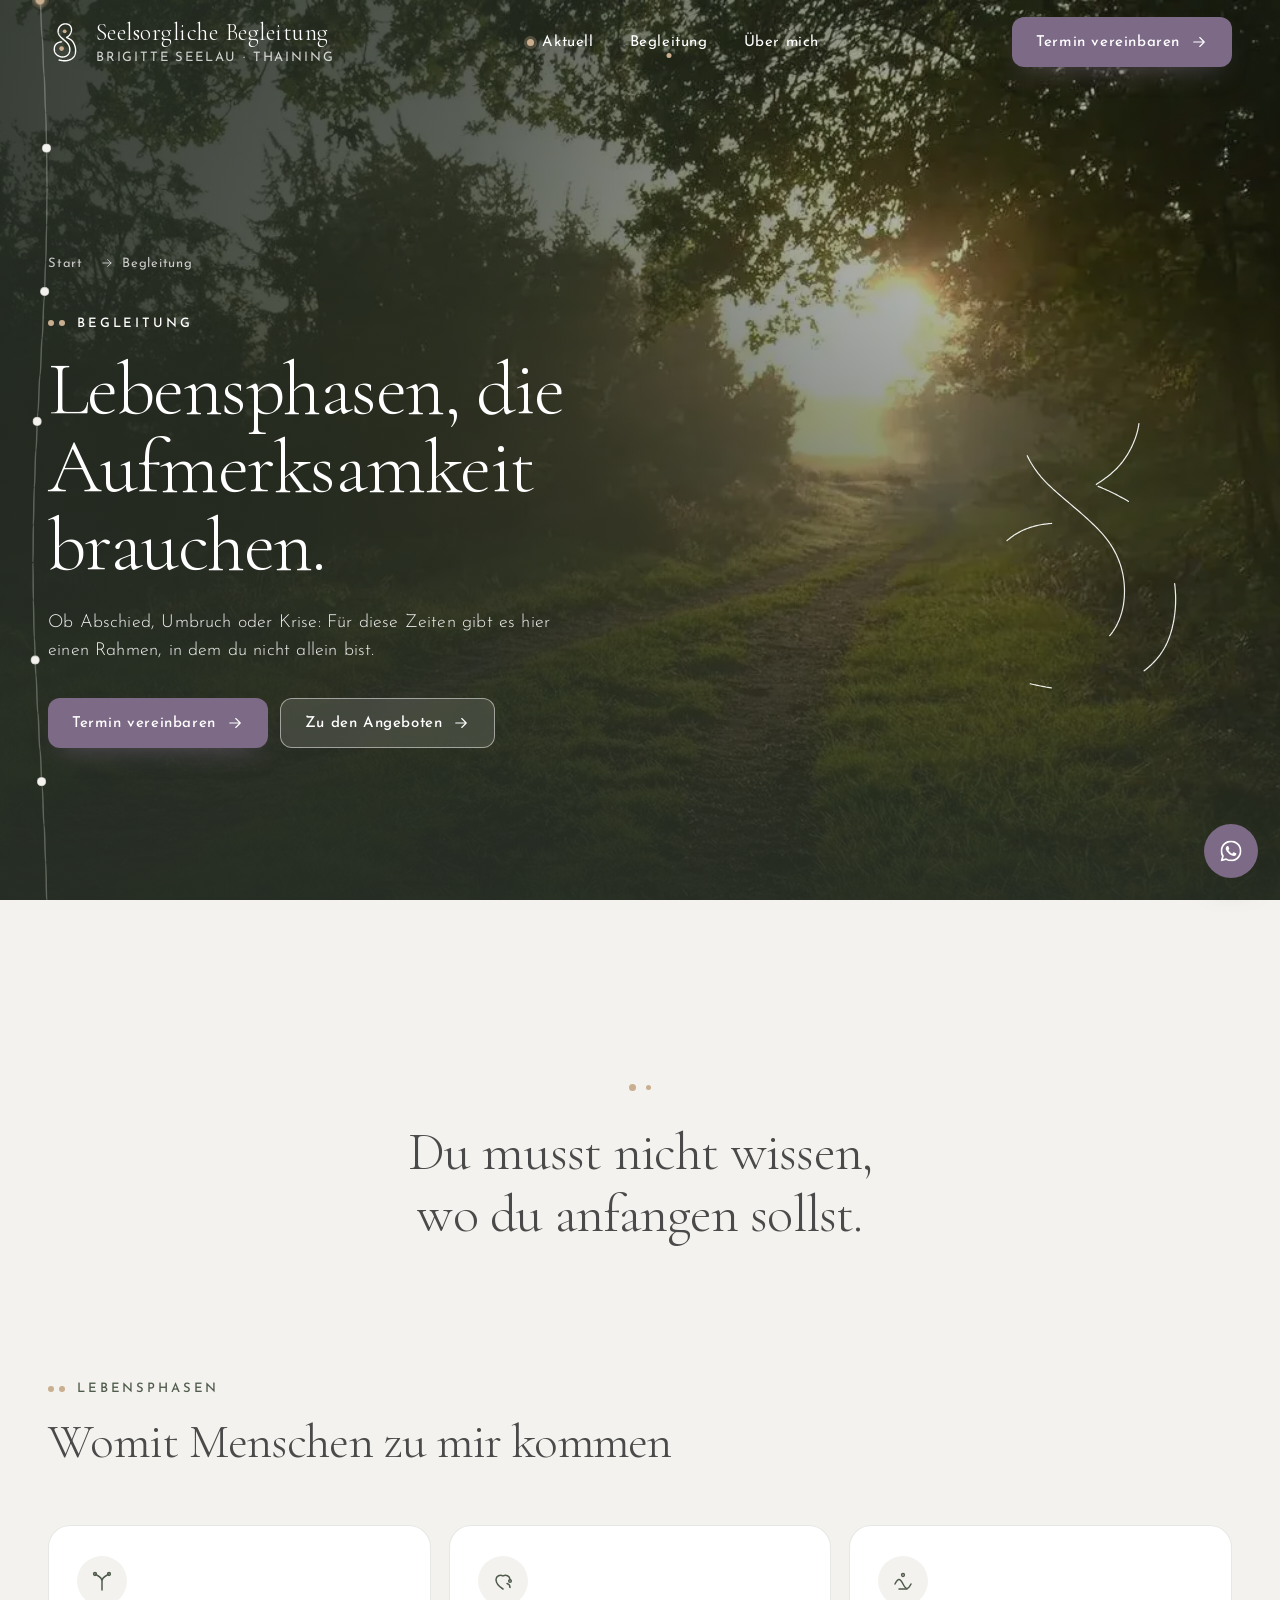
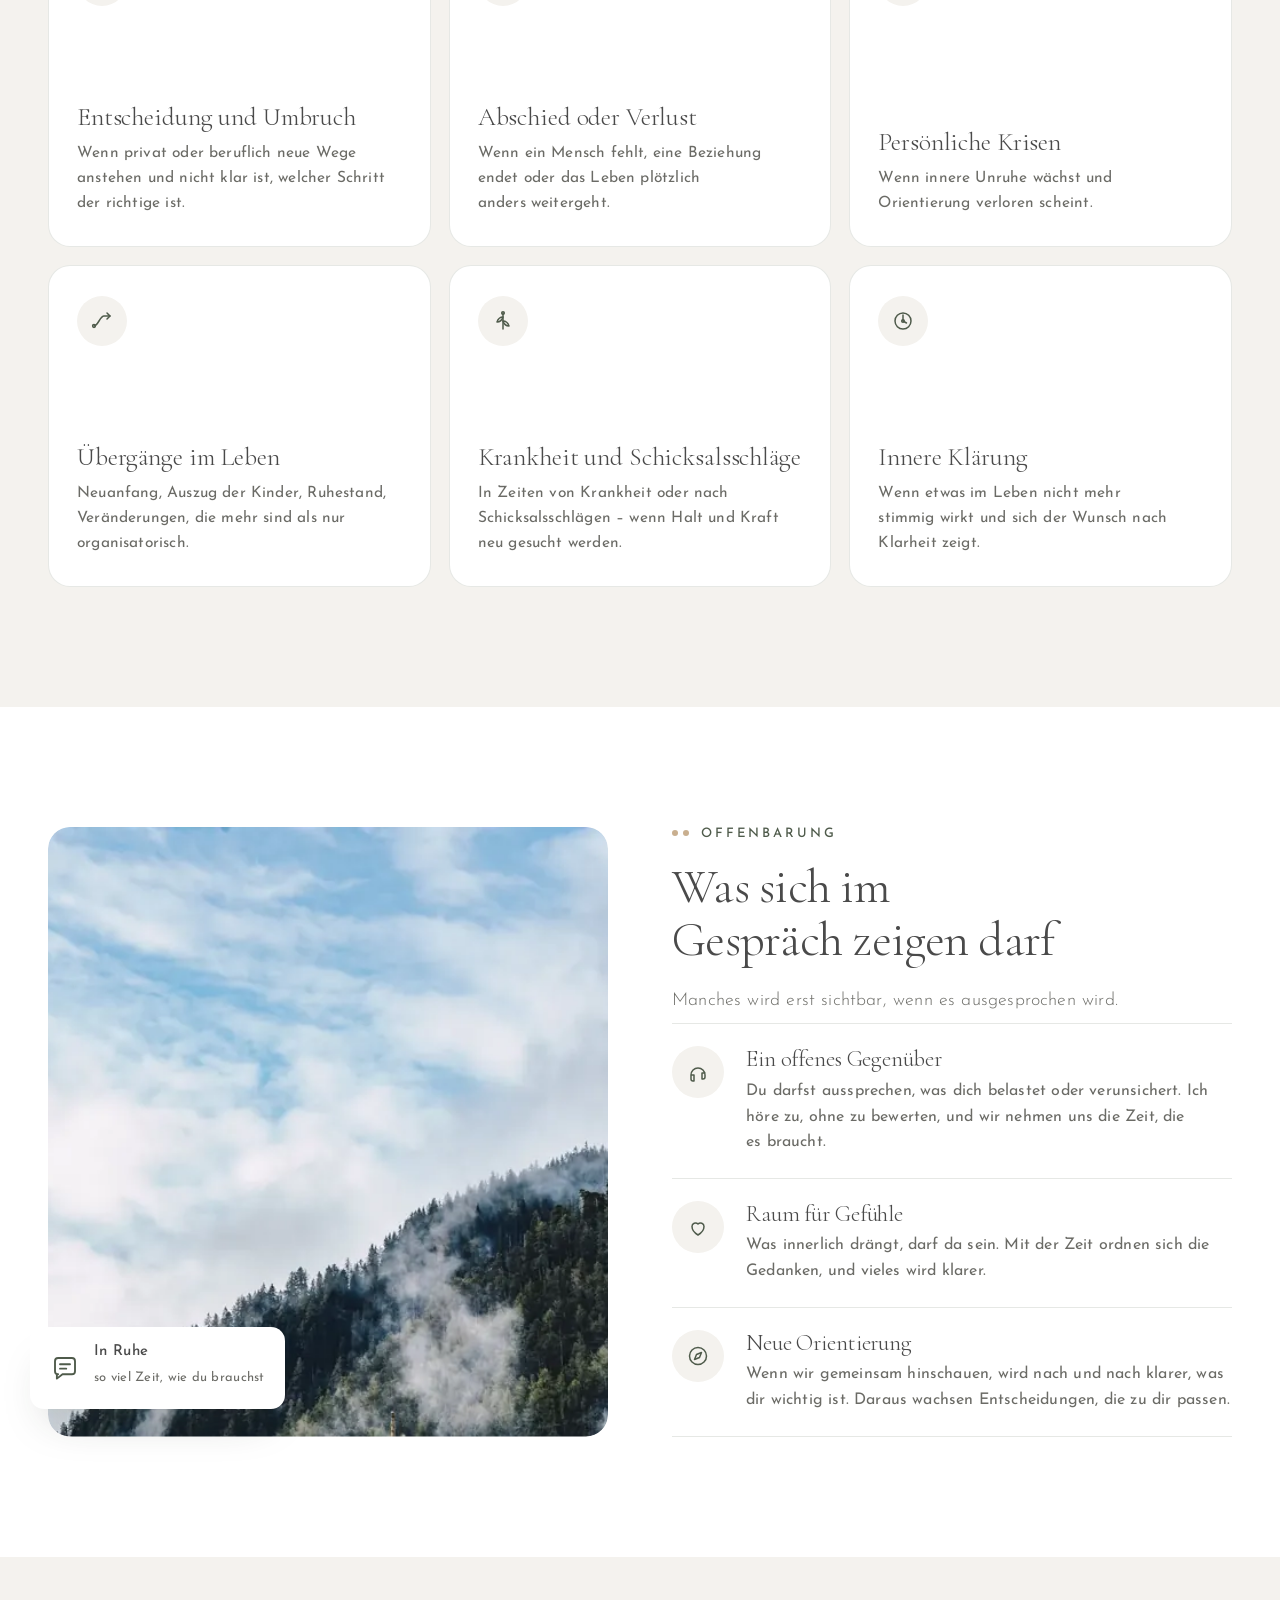
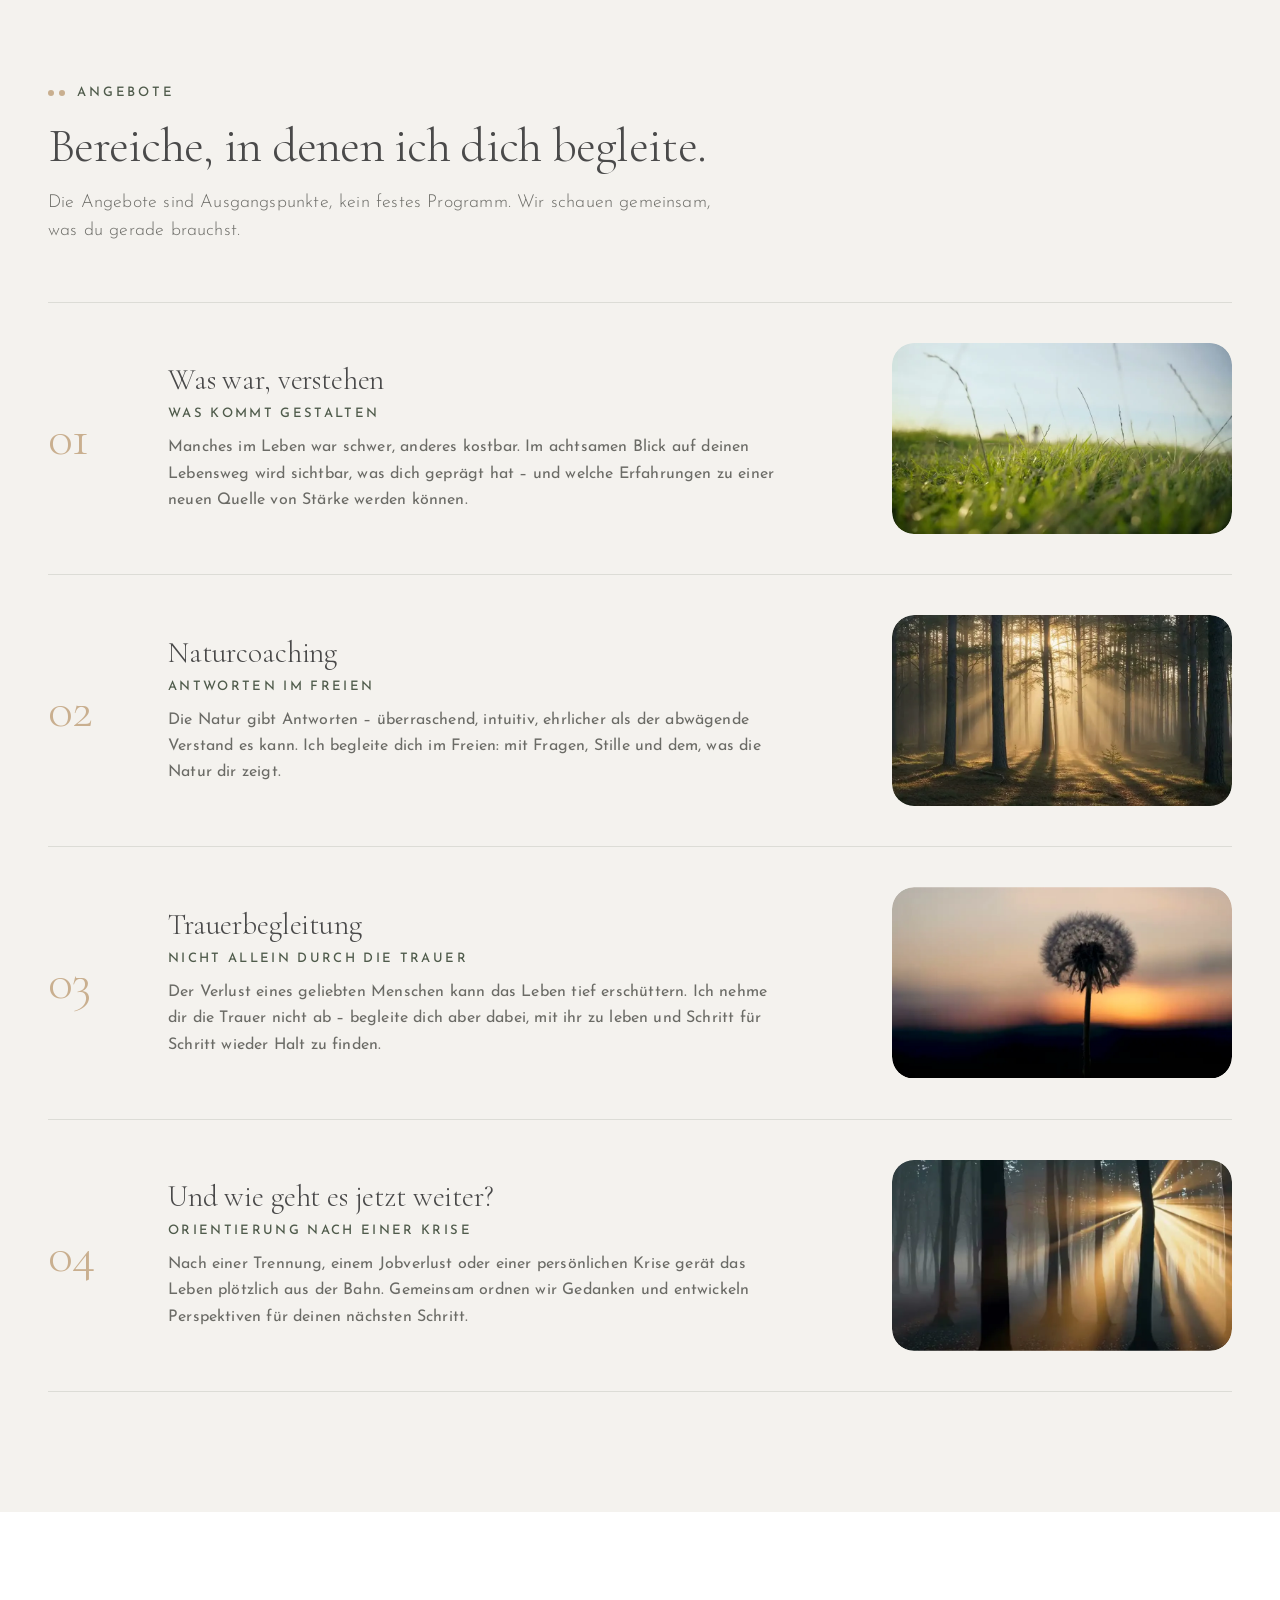
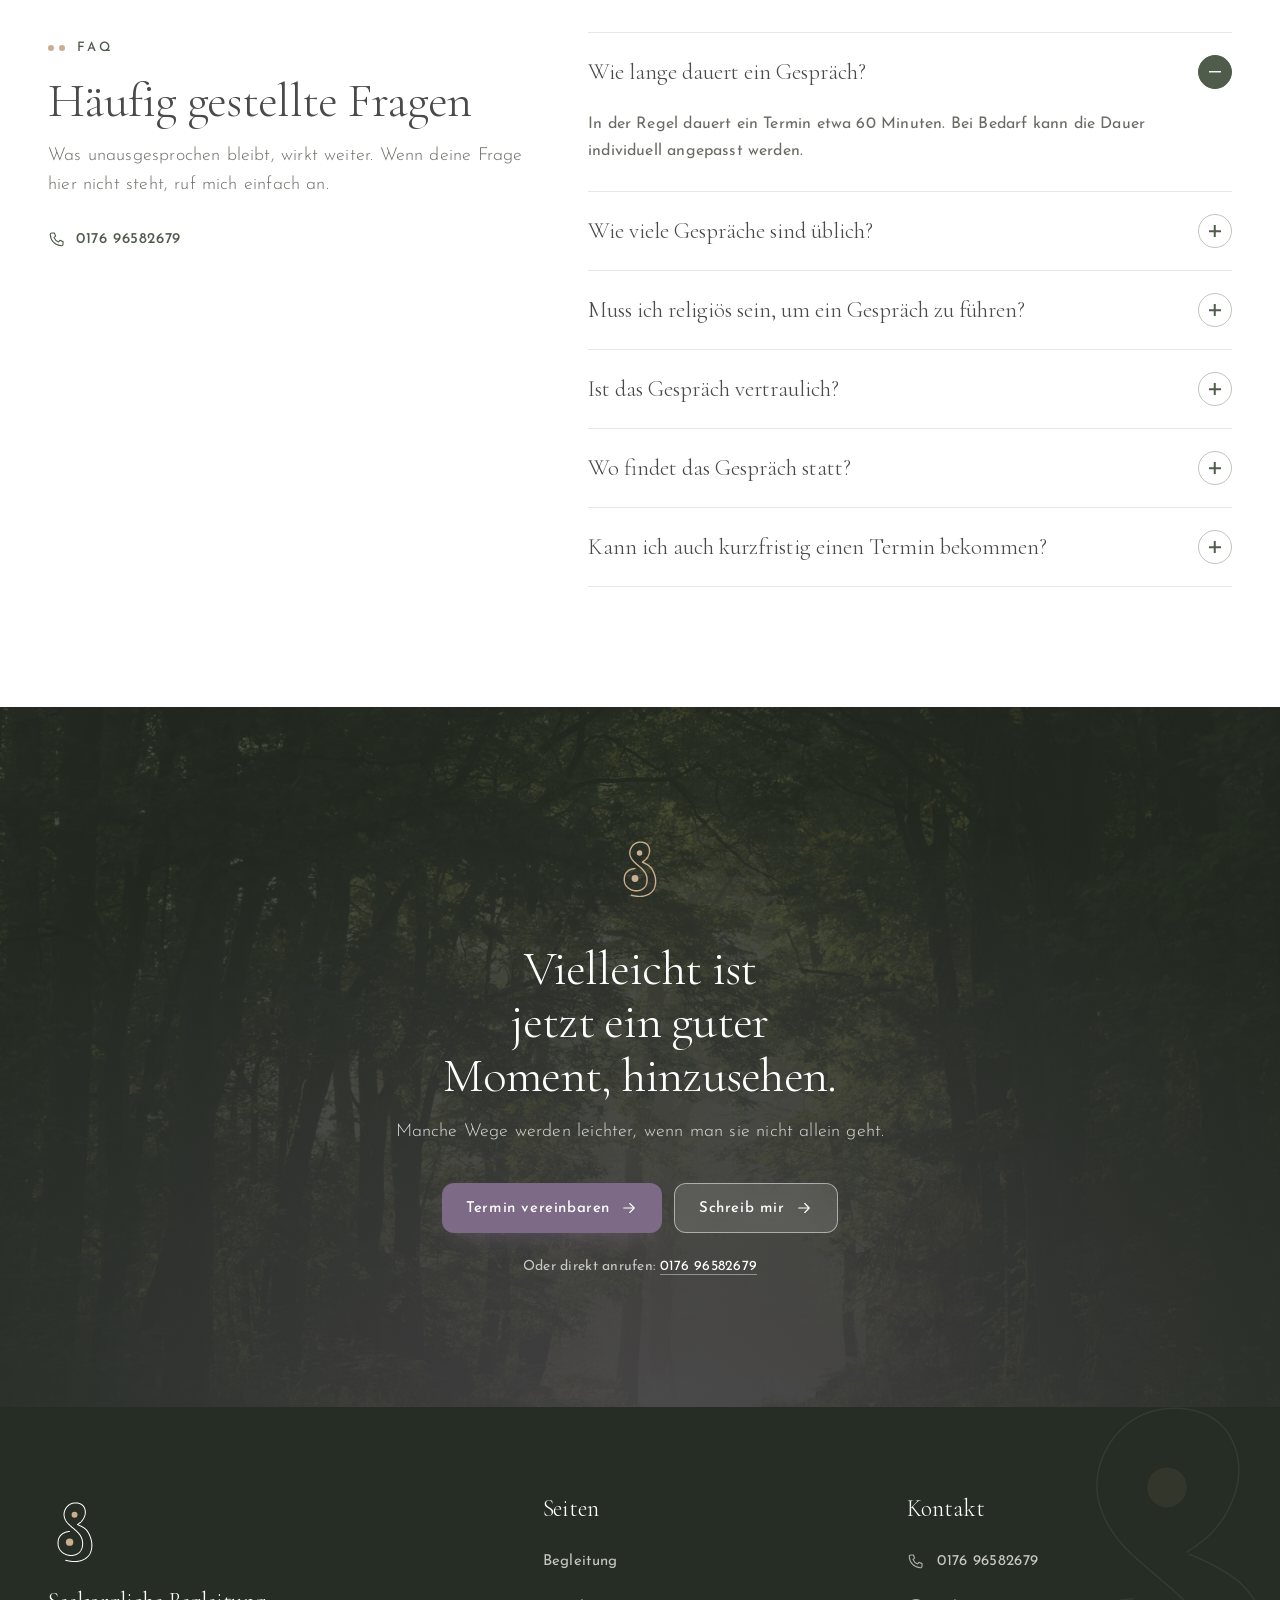
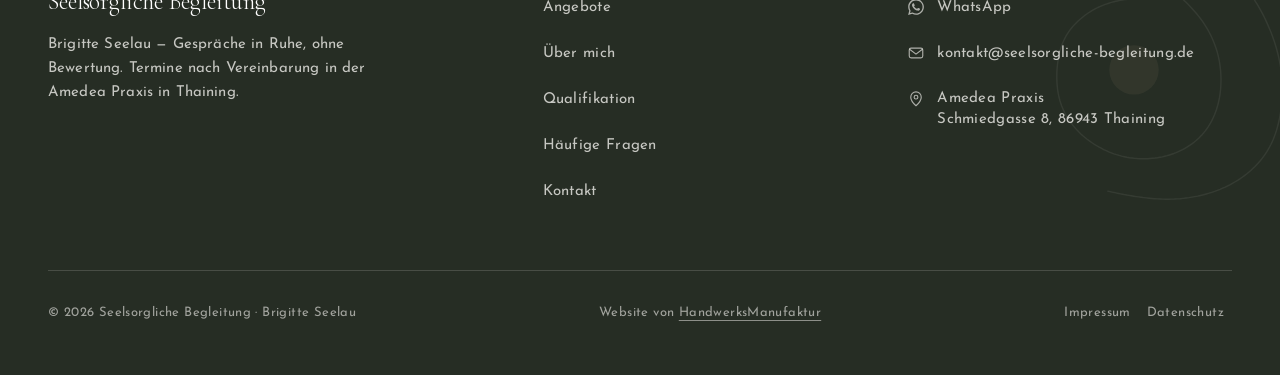
==== begleitung/index.html @ b083f6b0 "Kundenwunsch eingebaut (seelsorgliche-begleitung)" ====
<!DOCTYPE html>
<html lang="de" class="kein-js">
<head>
<meta charset="UTF-8">
<meta name="viewport" content="width=device-width, initial-scale=1.0">
<title>Begleitung in Lebensphasen | Seelsorgliche Begleitung Thaining</title>
<meta name="description" content="Lebensphasen, die Aufmerksamkeit brauchen: Entscheidung, Abschied, Krisen, Übergänge, Krankheit, innere Klärung. Angebote von Brigitte Seelau in Thaining.">
<link rel="canonical" href="https://seelsorgliche-begleitung.de/begleitung/">
<meta name="robots" content="index, follow, max-image-preview:large">
<meta name="author" content="Brigitte Seelau">
<meta property="og:site_name" content="Seelsorgliche Begleitung">
<meta property="og:locale" content="de_DE">
<meta property="og:url" content="https://seelsorgliche-begleitung.de/begleitung/">
<meta property="og:title" content="Begleitung in Lebensphasen | Seelsorgliche Begleitung Thaining">
<meta property="og:description" content="Lebensphasen, die Aufmerksamkeit brauchen: Entscheidung, Abschied, Krisen, Übergänge, Krankheit, innere Klärung. Angebote von Brigitte Seelau in Thaining.">
<meta property="og:type" content="website">
<meta property="og:image" content="https://seelsorgliche-begleitung.de/assets/img/og.jpg">
<meta property="og:image:alt" content="Seelsorgliche Begleitung — Brigitte Seelau, Thaining">
<meta name="twitter:card" content="summary_large_image">
<meta name="theme-color" content="#F4F2EE">
<link rel="icon" href="/assets/img/favicon.svg" type="image/svg+xml">
<link rel="icon" type="image/png" sizes="32x32" href="/assets/img/favicon-32.png">
<link rel="apple-touch-icon" href="/assets/img/favicon-180.png">
<link rel="preload" href="/assets/font/cormorant-300.woff2" as="font" type="font/woff2" crossorigin media="(min-width:641px)">
<link rel="preload" href="/assets/font/cormorant-500.woff2" as="font" type="font/woff2" crossorigin media="(max-width:640px)">
<link rel="preload" href="/assets/font/josefin-var.woff2" as="font" type="font/woff2" crossorigin>
<style>/* Schriften lokal — keine Verbindung nach draußen. Cormorant Garamond Light (300, wie auf der bisherigen Seite) + Medium (500, Überschriften am Handy) und Josefin Sans als variable Schrift (300–600). */
@font-face{font-family:"Cormorant Garamond";font-style:normal;font-weight:300;font-display:swap;src:url(/assets/font/cormorant-300.woff2) format("woff2")}
@font-face{font-family:"Cormorant Garamond";font-style:normal;font-weight:500;font-display:swap;src:url(/assets/font/cormorant-500.woff2) format("woff2")}
@font-face{font-family:"Cormorant Garamond";font-style:italic;font-weight:300;font-display:swap;src:url(/assets/font/cormorant-300i.woff2) format("woff2")}
@font-face{font-family:"Josefin Sans";font-style:normal;font-weight:100 700;font-display:swap;src:url(/assets/font/josefin-var.woff2) format("woff2")}
@font-face{font-family:"Cormorant Fallback";src:local("Georgia"),local("Times New Roman");size-adjust:86%;ascent-override:90%;descent-override:26%;line-gap-override:0%}
@font-face{font-family:"Josefin Fallback";src:local("Helvetica Neue"),local("Arial");size-adjust:101%;ascent-override:95%;descent-override:22%;line-gap-override:0%}</style>
<link rel="preload" as="image" href="/assets/img/poster-waldweg.webp" fetchpriority="high">
<style>/* Seelsorgliche Begleitung — Brigitte Seelau, Thaining · Neubau 22.10.2026
   Signatur „Der gemeinsame Weg“: die Haarlinie des Logos zieht als Weg durch die Seite, zwei goldene Punkte gehen mit.
   Farben aus dem Logo: Salbei #4F5B4B · Lila #7C6A86 · Gold #C9AF8F · Creme #F4F2EE · Text #4A4A4A. */
:root{
  --salbei:#4F5B4B; --salbei-tief:#3A4438; --tinte:#262D24; --tinte-2:#30392E;
  --lila:#7C6A86; --lila-tief:#655572; --gold:#C9AF8F; --gold-text:#7A6244;
  --creme:#F4F2EE; --creme-2:#EBE8E1; --weiss:#FFFFFF; --text:#4A4A4A; --grau:#6B6B66;
  --linie:rgba(79,91,75,.14); --linie-hell:rgba(244,242,238,.16);
  --r:22px; --r-s:14px; --r-k:12px; --wrap:1240px;
  --serif:"Cormorant Garamond","Cormorant Fallback",Georgia,serif;
  --sans:"Josefin Sans","Josefin Fallback",system-ui,sans-serif;
  --ease:cubic-bezier(.2,.7,.3,1); --schnell:.3s; --druck:.97;
}
*{box-sizing:border-box;margin:0;padding:0}
html{scroll-behavior:smooth;-webkit-text-size-adjust:100%}
body{font:400 18px/1.7 var(--sans);letter-spacing:.01em;color:var(--text);background:var(--creme);overflow-x:clip;font-synthesis:none}
img,video{display:block;max-width:100%}
img{height:auto}
a{color:inherit;text-decoration:none}
button{font:inherit;color:inherit;background:none;border:0;cursor:pointer}
ul,ol{list-style:none}
h1,h2,h3,h4{font-family:var(--serif);font-weight:300;line-height:1.08;letter-spacing:-.015em;text-wrap:balance;hyphens:manual;-webkit-hyphens:manual;overflow-wrap:break-word}
h1{font-size:clamp(2.8rem,6vw,5.2rem);line-height:1.02;letter-spacing:-.02em}
h2{font-size:clamp(2rem,3.8vw,3.3rem);line-height:1.1}
h3{font-size:clamp(1.45rem,2vw,1.8rem);letter-spacing:-.005em;line-height:1.15}
p{max-width:62ch;text-wrap:pretty}
.wrap{width:100%;max-width:var(--wrap);margin:0 auto;padding:0 28px}
section{position:relative;padding:120px 0}
section.pt0{padding-top:0}
.weiss{background:var(--weiss)}
::selection{background:var(--lila);color:#fff}
.skip{position:absolute;left:-9999px;top:16px;z-index:300;background:var(--tinte);color:#fff;padding:12px 18px;border-radius:var(--r-k)}
.skip:focus{left:16px}
:focus-visible{outline:2px solid var(--lila);outline-offset:3px;border-radius:6px}
[id]{scroll-margin-top:96px}

/* ---------- Icons, Kicker (zwei Punkte — das Zeichen wiederholt sich) */
.ic{width:24px;height:24px;fill:none;stroke:currentColor;stroke-width:1.5;stroke-linecap:round;stroke-linejoin:round;flex:none}
.ic-marke{stroke:none;transform:scale(.88)}
.kicker{display:inline-flex;align-items:center;gap:12px;font:500 13px/1 var(--sans);letter-spacing:.22em;text-transform:uppercase;color:var(--salbei);margin-bottom:20px}
.kicker::before{content:"";width:6px;height:6px;border-radius:50%;background:var(--gold);box-shadow:11px 0 0 var(--gold);margin-right:11px;flex:none}
.kicker.hell{color:#fff}
.lead{font-size:clamp(1.1rem,1.4vw,1.25rem);line-height:1.6;color:var(--grau);font-weight:300}
.kursiv{font-family:var(--serif);font-style:italic}

/* ---------- Knöpfe (Druck-Feedback auf pointer-down, 12-px-Radius für alle) */
.btn{--s:1;position:relative;display:inline-flex;align-items:center;gap:10px;padding:15px 24px;border-radius:var(--r-k);font:500 15px/1 var(--sans);letter-spacing:.04em;overflow:hidden;min-height:50px;white-space:nowrap;transition:transform var(--schnell) var(--ease),box-shadow var(--schnell) var(--ease),background var(--schnell) var(--ease),border-color var(--schnell) var(--ease);transform:translate(var(--mx,0),var(--my,0)) scale(var(--s))}
.btn .ic{width:18px;height:18px;transition:transform var(--schnell) var(--ease)}
.btn:hover .ic{transform:translateX(4px)}
.btn:active{--s:var(--druck);transition-duration:.1s}
.btn-lila{background:var(--lila);color:#fff;box-shadow:0 12px 28px -14px rgba(124,106,134,.7)}
.btn-lila:hover{background:var(--lila-tief);box-shadow:0 16px 32px -14px rgba(124,106,134,.8);--my:-2px}
.btn-lila::after{content:"";position:absolute;inset:0;background:linear-gradient(105deg,transparent 35%,rgba(255,255,255,.22) 50%,transparent 65%);transform:translateX(-130%);transition:transform .4s var(--ease)}
.btn-lila:hover::after{transform:translateX(130%)}
.btn-hell{background:rgba(255,255,255,.12);color:#fff;border:1px solid rgba(255,255,255,.5);backdrop-filter:blur(10px);-webkit-backdrop-filter:blur(10px)}
.btn-hell:hover{background:rgba(255,255,255,.22);--my:-2px}
.btn-linie{color:var(--salbei);border:1.5px solid rgba(79,91,75,.35);background:transparent}
.btn-linie:hover{border-color:var(--salbei);background:rgba(79,91,75,.06);--my:-2px}
.text-link{display:inline-flex;align-items:center;gap:8px;min-height:44px;font:500 15px/1 var(--sans);letter-spacing:.04em;color:var(--salbei);text-decoration:underline;text-decoration-thickness:1px;text-underline-offset:6px;text-decoration-color:transparent;transition:text-decoration-color var(--schnell),color var(--schnell)}
.text-link:hover{text-decoration-color:var(--gold)}
.text-link .ic{width:16px;height:16px;transition:transform var(--schnell) var(--ease)}
.text-link:hover .ic{transform:translateX(4px)}
.knoepfe{display:flex;gap:12px;flex-wrap:wrap}
a[href]:not(.btn):not(.lp-karte):not(.angebot):active,button:not(.btn):active{opacity:.6;transition-duration:.1s}

/* ---------- Kopf: durchsichtig über dem Video, fest beim Scrollen */
header{position:fixed;inset:0 0 auto 0;z-index:60;transition:transform .4s var(--ease),background .4s var(--ease),box-shadow .4s var(--ease);background:transparent;color:var(--text)}
header.ueber-dunkel:not(.fest){color:#fff}
header.oben-weg{transform:translateY(-100%)}
header.fest{background:rgba(244,242,238,.84);backdrop-filter:blur(18px) saturate(140%);-webkit-backdrop-filter:blur(18px) saturate(140%);box-shadow:0 1px 0 rgba(79,91,75,.1);color:var(--text)}
header .wrap{display:flex;align-items:center;justify-content:space-between;min-height:84px;gap:20px}
.marke{display:flex;align-items:center;gap:14px;min-height:44px;color:inherit}
.marke-zeichen{width:34px;height:47px}
.marke b{font:300 24px/1 var(--serif);letter-spacing:.02em;white-space:nowrap;color:inherit}
.marke b small{display:block;font:400 13px/1 var(--sans);letter-spacing:.14em;text-transform:uppercase;margin-top:6px;opacity:.78}
.zeichen .haar{fill:none;stroke:currentColor;stroke-width:1.4;stroke-linecap:round;stroke-linejoin:round;vector-effect:non-scaling-stroke}
.zeichen .punkt{fill:var(--gold)}
nav.haupt ul{display:flex;gap:4px}
nav.haupt a{position:relative;display:block;padding:15px 16px;font:400 15px/1 var(--sans);letter-spacing:.04em;border-radius:var(--r-k);transition:background var(--schnell),color var(--schnell)}
nav.haupt a::after{content:"";position:absolute;left:50%;bottom:7px;width:5px;height:5px;border-radius:50%;background:var(--gold);transform:translateX(-50%) scale(0);transition:transform var(--schnell) var(--ease)}
nav.haupt a:hover{background:rgba(79,91,75,.08)}
header.ueber-dunkel:not(.fest) nav.haupt a:hover{background:rgba(255,255,255,.12)}
nav.haupt a.aktiv::after{transform:translateX(-50%) scale(1)}
.header-cta{display:flex;align-items:center;gap:10px}
.menu-knopf{display:none;width:48px;height:48px;border-radius:50%;background:var(--salbei);color:#fff;place-items:center;transition:background var(--schnell)}
.menu-knopf span{display:block;width:20px;height:1.5px;background:#fff;position:relative;transition:background .2s}
.menu-knopf span::before,.menu-knopf span::after{content:"";position:absolute;left:0;width:20px;height:1.5px;background:#fff;transition:transform .3s var(--ease),top .3s var(--ease)}
.menu-knopf span::before{top:-6px} .menu-knopf span::after{top:6px}
body.menu-offen .menu-knopf span{background:transparent}
body.menu-offen .menu-knopf span::before{top:0;transform:rotate(45deg)} body.menu-offen .menu-knopf span::after{top:0;transform:rotate(-45deg)}
.menu-flaeche{position:fixed;inset:0;z-index:55;background:var(--creme);color:var(--text);padding:140px 28px 40px;display:flex;flex-direction:column;justify-content:space-between;opacity:0;visibility:hidden;transform:translateY(-2%);transition:opacity .4s var(--ease),transform .4s var(--ease),visibility 0s .4s;overscroll-behavior:contain}
.menu-flaeche[hidden]{display:none}
body.menu-offen .menu-flaeche{opacity:1;visibility:visible;transform:none;transition-delay:0s}
.menu-flaeche ul{display:grid;gap:2px}
.menu-flaeche li a{display:flex;align-items:center;gap:16px;padding:12px 0;font:300 clamp(1.7rem,6.5vw,2.3rem)/1.1 var(--serif);opacity:0;transform:translateY(12px);transition:opacity .4s var(--ease),transform .4s var(--ease);transition-delay:calc(.05s * var(--i,0))}
.menu-flaeche li a::before{content:"";width:7px;height:7px;border-radius:50%;background:var(--gold);flex:none;transition:transform var(--schnell) var(--ease)}
.menu-flaeche li a.aktiv::before{box-shadow:0 0 0 4px rgba(201,175,143,.3)}
.menu-flaeche li a:hover::before{transform:scale(1.4)}
body.menu-offen .menu-flaeche li a{opacity:1;transform:none}
.menu-flaeche .unten{font-size:14px;letter-spacing:.02em;color:var(--grau);display:grid;gap:4px}
.menu-flaeche .unten a{min-height:44px;display:inline-flex;align-items:center;gap:10px;color:var(--text)}
.menu-flaeche .unten .ic{width:18px;height:18px;color:var(--salbei)}
.menu-zeichen{position:absolute;right:-30px;bottom:-30px;width:min(60vw,300px);opacity:.1;pointer-events:none;color:var(--salbei)}
.menu-zeichen svg{width:100%;height:auto}

/* ---------- Der Weg (Signatur): die Haarlinie links, füllt sich mit dem Scrollen, zwei goldene Punkte gehen mit */
.wegbahn{position:fixed;left:16px;top:0;bottom:0;width:48px;z-index:40;pointer-events:none;--p:0}
.wegbahn-svg{position:absolute;inset:0;width:48px;height:100%;overflow:visible}
.wegbahn .bahn{fill:none;stroke:rgba(79,91,75,.18);stroke-width:1.5;stroke-linecap:round}
.wegbahn .fluss{fill:none;stroke:var(--salbei);stroke-width:1.5;stroke-linecap:round}
.wegbahn .geher{position:absolute;left:0;top:0;width:9px;height:9px;border-radius:50%;background:var(--gold);transform:translate(-50%,-50%);box-shadow:0 0 0 4px rgba(201,175,143,.22);will-change:transform}
.wegbahn .geher.g2{width:7px;height:7px;opacity:.85;box-shadow:0 0 0 3px rgba(201,175,143,.18)}
.wegbahn .punkt{position:absolute;left:0;top:0;width:44px;height:44px;transform:translate(-50%,-50%);pointer-events:auto;border-radius:50%}
.wegbahn .punkt::before{content:"";position:absolute;left:50%;top:50%;width:9px;height:9px;border-radius:50%;background:var(--creme);border:1.5px solid rgba(79,91,75,.35);transform:translate(-50%,-50%) scale(.85);transition:transform .35s var(--ease),border-color .35s,background .35s,box-shadow .35s}
.wegbahn .punkt.an::before{background:var(--gold);border-color:var(--gold);transform:translate(-50%,-50%) scale(1.1);box-shadow:0 0 0 5px rgba(201,175,143,.2)}
.wegbahn .punkt i{position:absolute;left:34px;top:50%;transform:translateY(-50%) translateX(-6px);white-space:nowrap;font:500 13px/1 var(--sans);letter-spacing:.14em;text-transform:uppercase;color:var(--salbei-tief);background:rgba(244,242,238,.94);padding:8px 12px;border-radius:999px;opacity:0;transition:opacity .25s,transform .25s var(--ease);font-style:normal;box-shadow:0 8px 22px -10px rgba(38,45,36,.3)}
.wegbahn .punkt:hover i,.wegbahn .punkt.an.frisch i{opacity:1;transform:translateY(-50%) translateX(0)}
body.dunkel-oben .wegbahn .bahn{stroke:rgba(244,242,238,.28)}
body.dunkel-oben .wegbahn .fluss{stroke:var(--gold)}
@media (max-width:1180px){.wegbahn{display:none}}

/* ---------- Cursor: zwei goldene Punkte, die mitgehen */
.cursor{position:fixed;left:0;top:0;z-index:100;pointer-events:none}
.cursor i{position:fixed;left:0;top:0;width:8px;height:8px;border-radius:50%;background:var(--gold);transform:translate(-50%,-50%);opacity:0;transition:width .25s var(--ease),height .25s var(--ease),background .25s,opacity .3s,border-color .25s;border:1.5px solid transparent}
.cursor i+i{width:5px;height:5px;opacity:0}
.cursor.an i{opacity:.95}
.cursor.an i+i{opacity:.7}
.cursor.link i:first-child{width:40px;height:40px;background:rgba(201,175,143,.14);border-color:var(--gold)}
.cursor.foto i:first-child{width:64px;height:64px;background:rgba(201,175,143,.1);border-color:rgba(201,175,143,.7)}
@media (hover:none),(max-width:900px){.cursor{display:none}}

/* ---------- Intro (einmal, beim Kommen von außen): die Linie zeichnet sich, die beiden Punkte setzen sich */
.intro{position:fixed;inset:0;z-index:200;background:var(--creme);display:grid;place-items:center;color:var(--salbei);transition:opacity .5s var(--ease),visibility 0s .5s}
.intro.weg{opacity:0;visibility:hidden}
.intro svg{width:min(34vw,200px);height:auto;overflow:visible}
.intro .haar{stroke-dasharray:1;stroke-dashoffset:1;animation:zeichnen .8s var(--ease) .1s forwards}
.intro .haar+.haar{animation-delay:.5s}
.intro .punkt{transform:scale(0);transform-origin:center;transform-box:fill-box;animation:setzen .4s var(--ease) 1s forwards}
.intro .punkt+.punkt{animation-delay:1.1s}
.intro .wort{position:absolute;bottom:17vh;left:0;right:0;text-align:center;font:300 clamp(1.1rem,2.6vw,1.6rem)/1 var(--serif);letter-spacing:.32em;text-transform:uppercase;color:var(--salbei-tief);opacity:0;animation:auftauchen .6s var(--ease) 1s forwards;padding:0 20px}
@keyframes zeichnen{to{stroke-dashoffset:0}}
@keyframes setzen{from{transform:scale(0)}60%{transform:scale(1.25)}to{transform:scale(1)}}
@keyframes auftauchen{from{opacity:0;transform:translateY(8px);filter:blur(6px)}to{opacity:1;transform:none;filter:blur(0)}}
html.ankunft .intro{display:none}

/* ---------- Seitenwechsel: weiche Blende */
.blende{position:fixed;inset:0;z-index:190;background:var(--creme);opacity:0;visibility:hidden;pointer-events:none;transition:opacity .35s var(--ease),visibility 0s .35s}
.blende.los{opacity:1;visibility:visible;transition:opacity .35s var(--ease)}
html.ankunft .blende{visibility:visible;opacity:1;animation:blendeWeg .6s var(--ease) .05s forwards}
@keyframes blendeWeg{to{opacity:0;visibility:hidden}}

/* ---------- Reveal (additiv — ohne JS ist alles sichtbar) */
/* Reveal über `translate`, Hover über `transform` — so überschreibt der Reveal keine Hover-Antwort */
.js .rev{opacity:0;translate:0 22px;filter:blur(3px);transition:opacity .4s var(--ease),translate .4s var(--ease),filter .4s var(--ease)}
.js .rev.da{opacity:1;translate:none;filter:blur(0)}
.js .rev.v2{transition-delay:.1s}.js .rev.v3{transition-delay:.2s}.js .rev.v4{transition-delay:.3s}.js .rev.v5{transition-delay:.4s}
/* Hero-Text ist ab dem ersten Bild sichtbar (größtes Element auf dem Handy, LCP): nur ein kurzes Gleiten, kein Ausblenden */
.js .hero .rev{opacity:1;filter:none;translate:none;transition:none;animation:heroRein .5s var(--ease) both}
.js .hero .rev.v2{animation-delay:.08s}.js .hero .rev.v3{animation-delay:.16s}
@keyframes heroRein{from{transform:translateY(14px)}to{transform:none}}
.js .worte i{display:inline-block;font-style:inherit;opacity:0;transform:translateY(.4em);filter:blur(4px);transition:opacity .4s var(--ease),transform .4s var(--ease),filter .4s var(--ease);transition-delay:calc(var(--i) * .045s)}
.js .worte.da i{opacity:1;transform:none;filter:blur(0)}
/* Bilder öffnen sich weich: Rahmen weitet sich, das Motiv kommt näher */
.js .oeffnet{clip-path:inset(9% 7% round var(--r));transition:clip-path .4s var(--ease)}
.js .oeffnet img,.js .oeffnet video{transform:scale(1.08);transition:transform .6s var(--ease)}
.js .oeffnet.da{clip-path:inset(0 0 round var(--r))}
.js .oeffnet.da img,.js .oeffnet.da video{transform:none}

/* ---------- Hero */
.hero{position:relative;min-height:100svh;display:flex;align-items:flex-end;color:#fff;overflow:hidden;background:var(--tinte);padding:0}
.hero .medien{position:absolute;inset:0}
.hero video,.hero .medien img{width:100%;height:100%;object-fit:cover;position:absolute;inset:0}
.hero .schleier{position:absolute;inset:0;background:
  linear-gradient(to right,rgba(38,45,36,.86) 0,rgba(38,45,36,.66) 36%,rgba(38,45,36,.2) 64%,transparent 82%),
  linear-gradient(to top,rgba(38,45,36,.92) 0,rgba(38,45,36,.5) 40%,rgba(38,45,36,.26) 72%,rgba(38,45,36,.38) 100%)}
.hero-inhalt{position:relative;padding-top:184px;padding-bottom:152px;display:grid;grid-template-columns:1.15fr .85fr;gap:40px;align-items:end}
.hero h1{max-width:19ch;color:#fff;text-wrap:balance}
.hero-klein h1{max-width:22ch}
.hero .lead{color:rgba(255,255,255,.94);margin:24px 0 32px;max-width:48ch}
.hero .krumen{margin-bottom:22px}
.hero-zeichen{justify-self:end;width:min(26vw,300px);--p:.35;color:rgba(255,255,255,.92)}
.hero-zeichen svg{width:100%;height:auto;overflow:visible}
.scroll-zeichen .haar{stroke-width:1.2;stroke-dasharray:1;stroke-dashoffset:calc(1 - var(--p));transition:stroke-dashoffset .15s var(--ease)}
.scroll-zeichen .punkt{transform-box:fill-box;transform-origin:center;transform:scale(clamp(0,calc(var(--p) * 2.2 - 1.2),1));transition:transform .15s var(--ease)}
.hero-klein{min-height:60svh}
.hero-klein .hero-inhalt{grid-template-columns:1fr;padding-top:160px;padding-bottom:88px}
.krumen{display:flex;gap:8px;align-items:center;font:400 13px/1 var(--sans);letter-spacing:.06em;color:rgba(255,255,255,.75);margin-bottom:22px;flex-wrap:wrap}
.krumen a{min-height:44px;min-width:44px;display:inline-flex;align-items:center;transition:color var(--schnell)} .krumen a:hover{color:#fff}
.krumen .ic{width:14px;height:14px}

/* ---------- Statement (füllt sich wortweise durch die Bildmitte, beide Richtungen) */
.statement{--p:0;text-align:center;padding:120px 0}
.hero + .statement{padding:184px 0 128px}
.statement h2{font-size:clamp(1.9rem,4.2vw,3.5rem);line-height:1.15;max-width:22ch;margin:0 auto;letter-spacing:-.015em}
.statement h2 i{font-style:normal;opacity:.18;transition:opacity .3s}
.statement h2 i.an{opacity:1}
.statement .lead{margin:22px auto 0;text-align:center;max-width:40ch}
.statement-punkte{display:flex;justify-content:center;gap:10px;margin-bottom:30px}
.statement-punkte i{width:7px;height:7px;border-radius:50%;background:var(--gold);display:block}
.statement-punkte i+i{width:5px;height:5px;margin-top:1px}

/* ---------- Duo (Bild + Text, beide Spalten gleich hoch) */
.duo{display:grid;grid-template-columns:1fr 1fr;gap:64px;align-items:stretch}
.duo.rechts .bildseite{order:2}
.duo>div:not(.bildseite){align-content:center;display:grid;gap:0}
.bildseite{position:relative;min-height:500px}
.foto{border-radius:var(--r);overflow:hidden;background:var(--creme-2);position:absolute;inset:0}
.foto img{width:100%;height:100%;object-fit:cover}
.js .foto.oeffnet.da:hover img{transform:scale(1.035)}
.notiz{position:absolute;left:-18px;bottom:28px;background:#fff;border-radius:var(--r-s);padding:16px 20px;box-shadow:0 24px 48px -24px rgba(38,45,36,.4);display:flex;align-items:center;gap:14px;max-width:290px;z-index:2}
.notiz .ic{width:30px;height:30px;color:var(--salbei)}
.notiz b{display:block;font:500 15px/1.25 var(--sans);letter-spacing:.02em} .notiz span{font-size:13px;letter-spacing:.02em;color:var(--grau)}
.duo h2{margin-bottom:20px}
.duo p+p{margin-top:14px}
.duo .btn{margin-top:28px;justify-self:start}
.duo .text-link{margin-top:20px;justify-self:start}
.duo .knoepfe{margin-top:28px}
.kopf{max-width:720px;margin-bottom:56px}
.kopf.mitte{margin-left:auto;margin-right:auto;text-align:center}
.kopf.mitte .kicker{justify-content:center}
.kopf h2{margin-bottom:16px}
.kopf-zeile{display:flex;justify-content:space-between;align-items:end;gap:32px;margin-bottom:56px;flex-wrap:wrap}
.kopf-zeile .kopf{margin-bottom:0}

/* ---------- „Wenn …“ — fünf Anlässe entlang des Weges */
.wenn{position:relative;display:grid;gap:4px;margin:8px 0 28px;padding-left:2px}
.wenn::before{content:"";position:absolute;left:5px;top:18px;bottom:18px;width:1px;background:var(--linie)}
.wenn li{display:grid;grid-template-columns:auto 1fr;gap:18px;align-items:center;font:300 clamp(1.3rem,1.8vw,1.55rem)/1.3 var(--serif);padding:8px 0;transition:transform var(--schnell) var(--ease)}
.wenn li i{width:11px;height:11px;border-radius:50%;background:var(--creme);border:1.5px solid var(--gold);display:block;transition:background var(--schnell),transform var(--schnell) var(--ease)}
.wenn li:hover{transform:translateX(6px)} .wenn li:hover i{background:var(--gold);transform:scale(1.2)}

/* ---------- Lebensphasen-Karten (Naturvideo beim Drübergehen, am Handy im Bild) */
.lp-raster{display:grid;grid-template-columns:repeat(3,minmax(0,1fr));gap:18px}
.lp-karte{position:relative;display:block;border-radius:var(--r);overflow:hidden;background:#fff;border:1px solid var(--linie);isolation:isolate;transform:translateZ(0);transition:transform .4s var(--ease),box-shadow .4s var(--ease),border-color .4s;min-height:320px}
.lp-raster.klein .lp-karte{min-height:200px;background:#fff}
.weiss .lp-raster.klein .lp-karte{background:var(--creme)}
.lp-karte:hover,.lp-karte:focus-visible,.lp-karte.sb-an{transform:translateY(-4px);box-shadow:0 30px 50px -32px rgba(38,45,36,.5);border-color:transparent}
.lp-karte:active{transform:scale(var(--druck));transition-duration:.1s}
.lp-video,.lp-schleier{position:absolute;inset:0;width:100%;height:100%;object-fit:cover;opacity:0;z-index:-1;pointer-events:none;transition:opacity .4s var(--ease)}
.lp-schleier{background:linear-gradient(180deg,rgba(38,45,36,.36) 0%,rgba(38,45,36,.72) 100%)}
.lp-karte.sb-an .lp-video,.lp-karte.sb-an .lp-schleier{opacity:1}
.lp-text{position:relative;padding:30px 28px;display:flex;flex-direction:column;height:100%;min-height:inherit}
.lp-ico{width:50px;height:50px;border-radius:50%;background:var(--creme);display:grid;place-items:center;color:var(--salbei);margin-bottom:auto;transition:background .4s,color .4s,transform .4s var(--ease)}
.lp-raster.klein .lp-ico{background:var(--creme)}
.weiss .lp-raster.klein .lp-ico{background:#fff}
.lp-karte h3{margin-top:28px;transition:color .4s}
.lp-karte p{font-size:15.5px;line-height:1.6;color:var(--grau);margin-top:10px;transition:color .4s}
.lp-karte.sb-an h3,.lp-karte.sb-an p{color:#fff}
.lp-karte.sb-an .lp-ico{background:rgba(255,255,255,.14);color:var(--gold);transform:translateY(-2px)}
.lp-pfeil{position:absolute;right:22px;top:22px;width:36px;height:36px;border-radius:50%;border:1px solid var(--linie);display:grid;place-items:center;color:var(--salbei);transition:background .4s,color .4s,border-color .4s,transform .4s var(--ease)}
.lp-pfeil .ic{width:16px;height:16px}
.lp-karte:hover .lp-pfeil,.lp-karte.sb-an .lp-pfeil{background:var(--gold);border-color:var(--gold);color:var(--tinte);transform:rotate(-45deg)}

/* ---------- Angebote als Register (01–04) */
.angebote{display:grid}
.angebot{display:grid;grid-template-columns:88px 1fr 340px;gap:32px;align-items:stretch;padding:40px 0;border-top:1px solid var(--linie);color:inherit;transition:background .4s var(--ease);position:relative}
.angebot:last-child{border-bottom:1px solid var(--linie)}
.angebot>*{display:grid;align-content:center}
.angebot .nr{font:300 clamp(2.4rem,4vw,3.6rem)/1 var(--serif);letter-spacing:-.02em;color:var(--gold);transition:color .4s,transform .4s var(--ease)}
.angebot:hover .nr,.angebot:focus-visible .nr,.angebot.sb-an .nr{color:var(--salbei);transform:translateX(6px)}
.angebot h3{font-size:clamp(1.6rem,2.3vw,2.1rem)}
.angebot .unter{display:block;font:500 13px/1 var(--sans);letter-spacing:.18em;text-transform:uppercase;color:var(--salbei);margin:10px 0 14px}
.angebot p{font-size:16px;color:var(--grau);line-height:1.65}
.angebot-medien{display:grid;align-content:center}
.angebot-ende{display:grid;align-content:center;justify-content:end}
.angebot-video{aspect-ratio:16/9;border-radius:var(--r);overflow:hidden;background:var(--creme-2);position:relative}
.angebot-video video{width:100%;height:100%;object-fit:cover;transition:transform .4s var(--ease)}
.angebot:hover .angebot-video video,.angebot.sb-an .angebot-video video{transform:scale(1.03)}
.angebot.kurz{grid-template-columns:88px 1fr 44px}
.angebot.kurz .unter{margin-bottom:0}
.angebot-pfeil{width:44px;height:44px;border-radius:50%;border:1px solid var(--linie);display:grid;place-items:center;color:var(--salbei);transition:background .4s,color .4s,border-color .4s,transform .4s var(--ease)}
.angebot.kurz:hover .angebot-pfeil{background:var(--lila);border-color:var(--lila);color:#fff;transform:translateX(4px)}
.angebot.kurz:active{opacity:.7;transition-duration:.1s}

/* ---------- Gespräch: drei Zeilen mit Zeichen */
.gespraech{display:block;margin-top:8px}
.gespraech li{display:grid;grid-template-columns:52px 1fr;gap:22px;align-items:stretch;padding:22px 0;border-top:1px solid var(--linie);transition:transform var(--schnell) var(--ease)}
.gespraech li:last-child{border-bottom:1px solid var(--linie)}
.g-spalte{display:grid;align-content:start}
.g-ico{width:52px;height:52px;border-radius:50%;background:var(--creme);display:grid;place-items:center;color:var(--salbei);transition:background var(--schnell),color var(--schnell)}
.gespraech li:hover{transform:translateX(6px)} .gespraech li:hover .g-ico{background:var(--salbei);color:var(--creme)}
.gespraech h3{font-size:1.45rem;margin-bottom:6px}
.gespraech p{font-size:16px;color:var(--grau);line-height:1.6}

/* ---------- Zitat-Band mit Video · Haltungs-Band mit Foto */
.zitat,.band{position:relative;overflow:hidden;color:#fff;background:var(--tinte);padding:128px 0;display:grid;align-items:center;min-height:68vh}
.zitat .medien,.band .bg{position:absolute;inset:0}
.zitat video,.band .bg img{width:100%;height:100%;object-fit:cover;position:absolute;inset:0}
.zitat .schleier{position:absolute;inset:0;background:linear-gradient(180deg,rgba(38,45,36,.58) 0%,rgba(38,45,36,.5) 50%,rgba(38,45,36,.66) 100%)}
.band .bg::after{content:"";position:absolute;inset:0;background:linear-gradient(180deg,rgba(38,45,36,.62),rgba(58,68,56,.78))}
.zitat .wrap,.band .wrap{position:relative;text-align:center;display:grid;justify-items:center}
.zitat-zeichen,.band-zeichen{display:block;width:54px;color:rgba(244,242,238,.9);margin-bottom:28px}
.zitat-zeichen svg,.band-zeichen svg{width:100%;height:auto}
.zitat blockquote p,.band blockquote p{font:300 clamp(1.8rem,3.6vw,3rem)/1.18 var(--serif);letter-spacing:-.015em;max-width:22ch;margin:0 auto;text-wrap:balance;color:#fff}
.zitat cite,.band cite{display:block;margin-top:26px;font:500 13px/1 var(--sans);letter-spacing:.24em;text-transform:uppercase;color:var(--gold);font-style:normal}

/* ---------- FAQ: Titel links, Liste rechts, erste Frage offen */
.faq-block{display:grid;grid-template-columns:.85fr 1.15fr;gap:64px;align-items:stretch}
.faq-block>div:first-child{align-content:start}
.faq-block .lead{margin:14px 0 18px}
.faq-item{border-top:1px solid var(--linie)}
.faq-item:last-child{border-bottom:1px solid var(--linie)}
.faq-frage{width:100%;display:flex;justify-content:space-between;align-items:center;gap:20px;text-align:left;padding:22px 0;font:300 1.45rem/1.3 var(--serif);min-height:48px;transition:color var(--schnell)}
.faq-frage:hover{color:var(--salbei)}
.faq-frage i{flex:none;width:34px;height:34px;border-radius:50%;border:1px solid rgba(79,91,75,.35);display:grid;place-items:center;position:relative;transition:transform .4s var(--ease),background .3s,border-color .3s}
.faq-frage i::before,.faq-frage i::after{content:"";position:absolute;left:50%;top:50%;width:12px;height:1.5px;background:var(--salbei);transform:translate(-50%,-50%);transition:transform .3s var(--ease),background .3s}
.faq-frage i::after{transform:translate(-50%,-50%) rotate(90deg)}
.faq-item.offen .faq-frage i{background:var(--salbei);border-color:var(--salbei)} .faq-item.offen .faq-frage i::before,.faq-item.offen .faq-frage i::after{background:#fff} .faq-item.offen .faq-frage i::after{transform:translate(-50%,-50%) rotate(0)}
.faq-antwort{display:grid;grid-template-rows:0fr;transition:grid-template-rows .4s var(--ease)}
.faq-antwort>div{overflow:hidden}
.faq-antwort p{padding:0 60px 26px 0;color:var(--grau);max-width:none;font-size:16px}
.faq-item.offen .faq-antwort{grid-template-rows:1fr}
html.kein-js .faq-antwort{grid-template-rows:1fr}
.direkt-anruf{display:flex;align-items:center;gap:10px;margin:0;color:var(--salbei)}
.direkt-anruf .ic{width:18px;height:18px}
.direkt-anruf a{font:500 15px/1 var(--sans);letter-spacing:.04em;color:var(--salbei);display:inline-flex;align-items:center;min-height:44px;text-decoration:underline;text-decoration-color:transparent;text-underline-offset:6px;transition:text-decoration-color var(--schnell)}
.direkt-anruf a:hover{text-decoration-color:var(--gold)}

/* ---------- Zeitleiste (Ausbildung): der Weg mit Punkten, füllt sich beim Scrollen */
.zeitleiste{--p:0;position:relative;display:grid;gap:0;margin-top:8px}
.zl-bahn{position:absolute;left:109px;top:22px;bottom:22px;width:1.5px;background:var(--linie);overflow:hidden}
.zl-fluss{position:absolute;left:0;top:0;width:100%;height:calc(var(--p) * 100%);background:var(--gold);transition:height .12s var(--ease)}
.zl{display:grid;grid-template-columns:92px 36px 1fr;gap:0 10px;align-items:center;padding:11px 0;transition:transform var(--schnell) var(--ease)}
.zl:hover{transform:translateX(5px)}
.zl .jahr{font:500 14px/1.3 var(--sans);letter-spacing:.06em;color:var(--salbei)}
.zl .pkt{display:grid;place-items:center}
.zl .pkt i{width:11px;height:11px;border-radius:50%;background:var(--creme);border:1.5px solid rgba(79,91,75,.4);display:block;transition:background .35s,border-color .35s,transform .35s var(--ease)}
.weiss .zl .pkt i{background:#fff}
.zl.an .pkt i{background:var(--gold);border-color:var(--gold);transform:scale(1.15)}
.zl .was{font:300 1.3rem/1.3 var(--serif)}

/* ---------- Abschluss-Band (auf jeder Seite gleich gebaut) */
.cta{position:relative;overflow:hidden;color:#fff;background:var(--tinte);padding:128px 0}
.cta .bg{position:absolute;inset:0}
.cta .bg img{position:absolute;inset:0;width:100%;height:100%;object-fit:cover;opacity:.38;filter:saturate(.85)}
.cta .bg::after{content:"";position:absolute;inset:0;background:radial-gradient(70% 90% at 50% 100%,rgba(124,106,134,.3),transparent),linear-gradient(to bottom,rgba(38,45,36,.55),rgba(38,45,36,.82))}
.cta .wrap{position:relative;text-align:center;display:grid;justify-items:center}
.cta-zeichen{width:50px;color:var(--gold);margin-bottom:26px}
.cta-zeichen svg{width:100%;height:auto}
.cta h2{max-width:18ch;margin:0 auto 16px;color:#fff}
.cta .lead{color:rgba(255,255,255,.82);margin:0 auto 36px;max-width:46ch;text-align:center}
.cta .knoepfe{justify-content:center}
.cta .oder{margin:22px auto 0;max-width:none;text-align:center;font-size:14px;letter-spacing:.02em;color:rgba(255,255,255,.7)} .cta .oder a{color:#fff;border-bottom:1px solid rgba(255,255,255,.4);transition:border-color var(--schnell)} .cta .oder a:hover{border-color:var(--gold)}

/* ---------- Kontakt: Infokarte und Formular gleich hoch */
.kontakt{display:grid;grid-template-columns:.85fr 1.15fr;gap:32px;align-items:stretch}
.info-karte{background:var(--tinte);color:var(--creme);border-radius:var(--r-s);padding:44px;display:flex;flex-direction:column;gap:26px;position:relative;overflow:hidden}
.info-karte .karte-zeichen{position:absolute;right:-50px;bottom:-40px;width:260px;opacity:.1;color:var(--creme)}
.info-karte .karte-zeichen svg{width:100%;height:auto}
.info-karte h2{font-size:2rem;color:#fff}
.info-zeile{display:grid;grid-template-columns:auto 1fr;gap:16px;align-items:start;position:relative}
.info-zeile>.ic{width:22px;height:22px;color:var(--gold);margin-top:3px}
.info-zeile small{display:block;font:500 13px/1 var(--sans);letter-spacing:.18em;text-transform:uppercase;color:rgba(244,242,238,.6);margin-bottom:7px}
.info-zeile a,.info-zeile b{font-weight:500;font-size:17px;letter-spacing:.01em;color:#fff}
.info-zeile a{min-height:44px;display:inline-flex;align-items:center;margin:-10px 0;transition:color var(--schnell);overflow-wrap:anywhere}
.info-zeile a:hover{color:var(--gold)}
.info-zeile span{display:block;font-size:14px;letter-spacing:.02em;color:rgba(244,242,238,.72);margin-top:4px;line-height:1.5}
.formular{background:#fff;border-radius:var(--r-s);padding:44px;border:1px solid var(--linie);display:grid;gap:18px;align-content:start}
.formular .kicker{margin-bottom:0}
.formular h2{font-size:2rem}
.form-text{color:var(--grau);font-size:16px;max-width:none}
.feld{display:grid;gap:8px}
.feld label{font:500 13px/1 var(--sans);letter-spacing:.08em;text-transform:uppercase;color:var(--grau)}
.feld input,.feld textarea{width:100%;border:1.5px solid var(--linie);border-radius:var(--r-k);padding:15px 16px;font:inherit;font-size:16px;background:var(--creme);color:var(--text);transition:border-color var(--schnell),box-shadow var(--schnell),background var(--schnell)}
.feld input:hover,.feld textarea:hover{border-color:rgba(79,91,75,.35)}
.feld input:focus,.feld textarea:focus{outline:none;border-color:var(--lila);box-shadow:0 0 0 4px rgba(124,106,134,.14);background:#fff}
.feld textarea{min-height:150px;resize:vertical}
.zwei{display:grid;grid-template-columns:1fr 1fr;gap:16px}
.einv{display:grid;grid-template-columns:auto 1fr;gap:12px;align-items:start;font-size:14px}
.einv small{font-size:14px;letter-spacing:.02em;line-height:1.55;color:var(--grau);cursor:pointer}
.einv input{width:20px;height:20px;margin-top:2px;accent-color:var(--salbei)}
.einv a{color:var(--salbei);text-decoration:underline;text-underline-offset:3px}
.formular .btn{justify-self:start}
.formular .hp{position:absolute;left:-9999px;width:1px;height:1px;overflow:hidden}
.feld input.fehlt,.feld textarea.fehlt{border-color:#A8321F;box-shadow:0 0 0 4px rgba(168,50,31,.12)}
.form-meldung{font-size:14px;letter-spacing:.02em;line-height:1.5;margin:0;padding:12px 14px;border-radius:var(--r-k);display:flex;gap:10px;max-width:none}
.form-meldung[hidden]{display:none}
.form-meldung[data-art="fehler"]{background:rgba(168,50,31,.1);color:#8E2A19;font-weight:500}
.form-meldung[data-art="ok"]{background:rgba(79,91,75,.1);color:var(--salbei-tief);font-weight:500}
.form-meldung a{color:inherit;text-decoration:underline;font-weight:500}
/* Karte erst nach Klick (Zwei-Klick) */
.karte-platz{position:relative;width:100%;aspect-ratio:21/9;border-radius:var(--r);overflow:hidden;background:var(--creme-2);display:grid;place-items:center;min-height:380px}
.karte-platz>img{position:absolute;inset:0;width:100%;height:100%;object-fit:cover;opacity:.55;filter:saturate(.6)}
.karte-platz iframe{position:absolute;inset:0;width:100%;height:100%;border:0}
.karte-hinweis{position:relative;background:#fff;border-radius:var(--r-s);padding:30px 28px;text-align:center;display:grid;justify-items:center;gap:8px;max-width:380px;box-shadow:0 24px 48px -24px rgba(38,45,36,.4)}
.karte-pin{width:46px;height:46px;border-radius:50%;background:var(--creme);display:grid;place-items:center;color:var(--salbei);margin-bottom:4px}
.karte-hinweis b{font:300 1.5rem/1.2 var(--serif)}
.karte-hinweis>span{font-size:15px;color:var(--grau)}
.karte-hinweis .btn{margin-top:10px}
.karte-hinweis small{font-size:13px;letter-spacing:.02em;color:var(--grau);line-height:1.5;margin-top:4px}
.karte-hinweis small a{color:var(--salbei);text-decoration:underline;text-underline-offset:3px}

/* ---------- Fuß */
footer{background:var(--tinte);color:rgba(244,242,238,.78);padding:88px 0 40px;position:relative;overflow:hidden}
.fuss-zeichen{position:absolute;right:-70px;top:-50px;width:360px;opacity:.07;pointer-events:none;color:var(--creme)}
.fuss-zeichen svg{width:100%;height:auto}
.fuss{display:grid;grid-template-columns:1.4fr 1fr 1fr;gap:40px;position:relative}
.fuss-marke img{width:54px;height:75px;margin-bottom:18px}
.fuss h3{font:300 1.5rem/1.2 var(--serif);color:#fff;margin-bottom:16px}
.fuss ul{display:grid;gap:2px}
.fuss a{display:inline-flex;align-items:center;min-height:44px;min-width:44px;font-size:15px;letter-spacing:.02em;transition:color var(--schnell)} .fuss a:hover{color:#fff}
.fuss p{font-size:15px;letter-spacing:.01em;max-width:36ch;line-height:1.6}
.kontakt-liste li a{display:flex;align-items:flex-start;gap:12px;line-height:1.4;min-height:44px;padding:10px 0}
.kontakt-liste li a .ic{width:18px;height:18px;margin-top:2px;opacity:.85}
.kontakt-liste li a span{display:block;align-self:center}
.fuss-unten{margin-top:56px;padding-top:20px;border-top:1px solid var(--linie-hell);display:flex;justify-content:space-between;align-items:center;gap:20px;flex-wrap:wrap;font-size:13px;letter-spacing:.03em;color:rgba(244,242,238,.6)}
.fuss-unten a{min-height:44px;display:inline-flex;align-items:center;padding:0 8px;transition:color var(--schnell)} .fuss-unten a:hover{color:#fff}
.fuss-unten span:last-child a:first-child{margin-left:-8px}
.fuss-mitte a{padding:0;text-decoration:underline;text-decoration-thickness:1px;text-underline-offset:4px;text-decoration-color:rgba(244,242,238,.5)}
.fuss-mitte a:hover{text-decoration-color:var(--gold)}

/* ---------- Breitbild: Video über die volle Breite, Überschrift darauf */
.breitbild{position:relative;border-radius:var(--r);overflow:hidden;aspect-ratio:21/9;background:var(--tinte);isolation:isolate}
.breitbild video,.breitbild-grund{position:absolute;inset:0;width:100%;height:100%;object-fit:cover}
.breitbild-schleier{position:absolute;inset:0;background:linear-gradient(200deg,rgba(38,45,36,0) 30%,rgba(38,45,36,.72) 100%)}
.breitbild-text{position:absolute;left:56px;bottom:52px;width:min(640px,calc(100% - 420px));color:#fff;z-index:1}
.breitbild-text h2{color:#fff;font-size:clamp(2rem,4.4vw,3.6rem);line-height:1.08;margin-top:12px}
.bb-dauer{position:absolute;right:36px;bottom:30px;z-index:1;display:flex;align-items:center;gap:10px;margin:0;max-width:none;font:400 14px/1.3 var(--sans);letter-spacing:.06em;color:rgba(255,255,255,.88)}
.bb-dauer .ic{width:18px;height:18px;color:var(--gold);flex:none}
/* ---------- Die Anlässe als Weg: eine Haarlinie, fünf Haltepunkte */
.wenn-weg{position:relative;list-style:none;display:grid;grid-template-columns:repeat(5,1fr);gap:28px;margin:72px 0 0;padding:0}
.ww-linie{position:absolute;left:4px;right:4px;top:5px;height:1px;background:linear-gradient(90deg,var(--salbei),rgba(79,91,75,.25))}
.wenn-weg li{position:relative;display:grid;align-content:start;gap:18px;font:300 1.35rem/1.3 var(--serif);color:var(--tinte)}
.ww-punkt{width:11px;height:11px;border-radius:50%;background:var(--gold);box-shadow:0 0 0 6px var(--creme);position:relative;z-index:1}
.wenn-weg li:nth-child(even) .ww-punkt{width:8px;height:8px;margin:1.5px}
.weg-ende{margin-top:44px;display:flex;justify-content:flex-end}
@media (max-width:900px){
  .breitbild{aspect-ratio:4/5}
  .breitbild-text{left:24px;right:24px;bottom:auto;top:28px;width:auto}
  .breitbild-schleier{background:linear-gradient(180deg,rgba(38,45,36,.66) 0%,rgba(38,45,36,0) 55%)}
  .breitbild-text{top:50%;bottom:auto;left:24px;right:24px;transform:translateY(-58%);text-align:center}
  .breitbild-text .kicker{justify-content:center}
  .breitbild-text h2{margin-inline:auto;max-width:none;font-size:1.9rem}
  .breitbild-schleier{background:radial-gradient(120% 70% at 50% 45%,rgba(38,45,36,.55) 0%,rgba(38,45,36,.2) 70%),linear-gradient(0deg,rgba(38,45,36,.55) 0%,rgba(38,45,36,0) 28%)}
  .bb-dauer{left:0;right:0;bottom:22px;justify-content:center;font-size:13px}
  .wenn-weg{grid-template-columns:1fr;gap:22px;margin-top:48px;padding-left:4px}
  .ww-linie{left:9px;right:auto;top:6px;bottom:6px;width:1px;height:auto;background:linear-gradient(180deg,var(--salbei),rgba(79,91,75,.25))}
  .wenn-weg li{grid-template-columns:11px 1fr;align-items:center;gap:20px;font-size:1.25rem}
  .wenn-weg li:nth-child(even) .ww-punkt{margin:1.5px 1.5px 1.5px 1.5px}
  .weg-ende{justify-content:flex-start;margin-top:32px}
}
.cta .bg video{position:absolute;inset:0;width:100%;height:100%;object-fit:cover;opacity:.42;filter:saturate(.85)}

/* ---------- Aktuell: zwei Angebote als Karten, Hinweis im Einstieg */
.aktuell-band{background:var(--tinte);color:rgba(244,242,238,.86);position:relative}
.aktuell-band .kicker{color:var(--gold)}
.aktuell-band .kopf h2{color:#fff}
.aktuell-band .kopf .lead{color:rgba(244,242,238,.78)}
.aktuell-band .ak-karte{box-shadow:0 30px 60px -34px rgba(0,0,0,.6)}
.aktuell-band .ak-text{color:var(--text)}
.aktuell-band .ak-text .kicker{color:var(--salbei)}
nav.haupt a.nav-neu{display:flex;align-items:center;gap:8px}
nav.haupt a.nav-neu::before{content:"";width:7px;height:7px;border-radius:50%;background:var(--gold);box-shadow:0 0 0 3px rgba(201,175,143,.28)}
.hero-hinweis{display:inline-flex;align-items:center;gap:12px;margin-top:26px;min-height:44px;font:500 14px/1.4 var(--sans);letter-spacing:.04em;color:rgba(255,255,255,.9);border-bottom:1px solid rgba(255,255,255,.35);transition:color var(--schnell),border-color var(--schnell)}
.hero-hinweis:hover{color:#fff;border-color:var(--gold)}
.hh-punkt{width:8px;height:8px;border-radius:50%;background:var(--gold);flex:none;box-shadow:0 0 0 4px rgba(201,175,143,.25)}
.ak-raster{display:grid;grid-template-columns:1fr 1fr;gap:32px;align-items:stretch}
.ak-karte{background:#fff;border-radius:var(--r-s);overflow:hidden;display:grid;grid-template-rows:auto 1fr;box-shadow:0 24px 48px -32px rgba(38,45,36,.35);transition:transform .35s var(--ease),box-shadow .35s var(--ease)}
.ak-karte:hover{transform:translateY(-4px);box-shadow:0 30px 56px -30px rgba(38,45,36,.45)}
.ak-bild{aspect-ratio:16/10;overflow:hidden;background:var(--creme-2)}
.ak-bild video{width:100%;height:100%;object-fit:cover;display:block;transition:transform .4s var(--ease)}
.ak-karte:hover .ak-bild video{transform:scale(1.03)}
.ak-text{padding:36px 40px 40px;display:flex;flex-direction:column}
.ak-text h3{font-family:var(--serif);font-weight:300;font-size:clamp(1.8rem,2.6vw,2.4rem);line-height:1.1;margin:0 0 16px;color:var(--tinte)}
.ak-text p{margin:0}.ak-text p+p{margin-top:12px}
.ak-fuss{margin-top:auto;padding-top:28px;display:flex;align-items:center;justify-content:space-between;gap:16px;flex-wrap:wrap}
.ak-termin{display:inline-flex;align-items:center;gap:10px;font:500 14px/1.3 var(--sans);letter-spacing:.02em;color:var(--salbei-tief)}
.ak-termin .ic{width:20px;height:20px;color:var(--gold-text)}
.ak-termin small{display:block;font:400 13px/1.4 var(--sans);color:var(--grau);letter-spacing:.02em;margin-top:2px}
@media (max-width:900px){.ak-raster{grid-template-columns:1fr;gap:24px}.ak-text{padding:28px 24px 30px}.ak-fuss .btn{width:100%;justify-content:center}}

/* ---------- WhatsApp-Knopf unten rechts (fährt das Wort aus) */
.wa-knopf{position:fixed;right:22px;bottom:22px;z-index:50;display:inline-flex;align-items:center;gap:0;height:54px;padding:0 15px;border-radius:999px;background:var(--lila);color:#fff;box-shadow:0 14px 30px -12px rgba(38,45,36,.5);transition:background var(--schnell),gap var(--schnell),transform var(--schnell) var(--ease)}
.wa-knopf .ic{width:24px;height:24px}
.wa-knopf span{max-width:0;overflow:hidden;white-space:nowrap;font:500 14px/1 var(--sans);letter-spacing:.06em;transition:max-width .4s var(--ease),opacity .3s;opacity:0}
.wa-knopf:hover,.wa-knopf:focus-visible{background:var(--lila-tief);gap:10px;transform:translateY(-2px)}
.wa-knopf:hover span,.wa-knopf:focus-visible span{max-width:120px;opacity:1}
.wa-knopf:active{transform:scale(var(--druck));transition-duration:.1s;opacity:1}

/* ---------- Textseiten (Impressum, Datenschutz) */
.textseite{padding-top:88px;padding-bottom:120px}
.rechtstext{max-width:860px;padding-top:64px}
.rechtstext h2{font-size:2rem;margin:48px 0 14px}
.rechtstext h3{font-size:1.5rem;margin:30px 0 10px}
.rechtstext h4{font:500 16px/1.4 var(--sans);letter-spacing:.02em;margin:22px 0 8px;color:var(--salbei-tief)}
.rechtstext p{max-width:none;margin-bottom:12px;color:var(--grau);font-size:16px}
.rechtstext p strong{color:var(--text);font-weight:500}
.rechtstext a{color:var(--salbei);font-weight:500;text-decoration:underline;text-decoration-thickness:1px;text-underline-offset:3px;overflow-wrap:anywhere}
.rechtstext a:hover{text-decoration-thickness:2px}
.rechtstext ul,.rechtstext ol{display:grid;gap:9px;margin:10px 0 18px}
.rechtstext li{display:grid;grid-template-columns:auto 1fr;gap:12px;align-items:start;color:var(--grau);font-size:16px}
.rechtstext li::before{content:"";width:7px;height:7px;border-radius:50%;background:var(--gold);margin-top:9px}
.stand-zeile{margin-top:36px;padding-top:18px;border-top:1px solid var(--linie);font-size:14px;letter-spacing:.02em;color:var(--grau)}

/* ---------- Responsiv */
@media (max-width:1100px){
  .hero-inhalt{grid-template-columns:1fr}.hero-zeichen{display:none}
  .duo{grid-template-columns:1fr;gap:40px;align-items:start}
  .duo.rechts .bildseite{order:0}
  .bildseite{min-height:0}
  .foto{position:relative;inset:auto}
  .foto.hoch{aspect-ratio:4/5}.foto.quer{aspect-ratio:4/3}
  .lp-raster{grid-template-columns:repeat(2,minmax(0,1fr))}
  .angebot{grid-template-columns:1fr;gap:12px}
  .angebot .nr{font-size:2rem}
  .angebot-medien{margin-top:10px}
  .angebot.kurz{grid-template-columns:72px 1fr 44px}
  .faq-block,.kontakt{grid-template-columns:1fr;gap:40px}
  .fuss{grid-template-columns:1fr 1fr}
  .marke b{font-size:21px}
}
@media (max-width:900px){
  nav.haupt,.header-cta .btn{display:none}.menu-knopf{display:grid}
  header .wrap{min-height:72px}.marke-zeichen{width:30px;height:41px}.marke b{font-size:19px}.marke b small{letter-spacing:.08em}
  section{padding:88px 0}
  .hero-inhalt{padding-top:150px;padding-bottom:120px}
  .hero-klein .hero-inhalt{padding-top:140px;padding-bottom:64px}
  .statement{padding:96px 0}
  .hero + .statement{padding:128px 0 96px}
  .zitat,.band,.cta{padding:96px 0;min-height:0}
  .kopf-zeile{align-items:start;flex-direction:column;gap:12px}
  .rechtstext{padding-top:40px}
}
@media (max-width:640px){
  body{font-size:17px}
  .wrap{padding:0 20px}
  .lp-raster{grid-template-columns:1fr;gap:14px}.lp-karte{min-height:260px}.lp-raster.klein .lp-karte{min-height:150px}
  .fuss,.zwei{grid-template-columns:1fr}
  .notiz{left:12px;bottom:12px;max-width:calc(100% - 24px)}
  .info-karte,.formular{padding:28px 22px}
  .angebot{padding:28px 0}
  .angebot.kurz{grid-template-columns:56px 1fr 44px}
  .hero h1{font-size:clamp(2.4rem,10.5vw,3.3rem)}
  .hero-klein h1{font-size:clamp(1.9rem,8vw,3rem)}
  .hero-inhalt{padding-bottom:152px}.hero-klein .hero-inhalt{padding-bottom:72px}
  .wa-knopf{right:16px;bottom:16px;height:50px}
  .feld label{line-height:1.35}
  .zl{grid-template-columns:82px 32px 1fr;gap:0 6px}.zl-bahn{left:97px}.zl .was{font-size:1.15rem}
  .menu-flaeche{padding:120px 20px 32px}
  .fuss-unten{flex-direction:column;align-items:flex-start}
  .karte-platz{aspect-ratio:auto;min-height:0;padding:28px 16px}
  .wenn li{font-size:1.25rem}
  .cta .oder a{display:inline-flex;align-items:center;min-height:44px;padding:0 4px}
  /* Hero am Handy: Luft unter dem Kopf (.wrap setzt sonst padding-top auf 0), unten nur so viel, dass der WhatsApp-Knopf frei bleibt */
  .hero-inhalt{padding-top:112px;padding-bottom:calc(92px + env(safe-area-inset-bottom))}
  .hero-klein .hero-inhalt{padding-top:112px;padding-bottom:64px}
  .hero .lead{margin:18px 0 26px}
  .knoepfe{flex-direction:column;gap:12px}
  .knoepfe .btn{width:100%;justify-content:center}
  .cta .knoepfe{max-width:340px;margin-inline:auto}
  .hero-hinweis{margin-top:22px}
  /* Großbuchstaben-Zeilen dürfen umbrechen, ohne dass die Zeilen ineinanderlaufen */
  .kicker{line-height:1.55;letter-spacing:.18em;align-items:flex-start}
  .kicker::before{margin-top:calc(.775em - 3px)}
  .angebot .unter,.zitat cite,.band cite{line-height:1.5}
  .text-link{line-height:1.4}
  /* Lebensphasen auf der Startseite als ruhige Zeilen statt hoher leerer Karten */
  .lp-raster.klein{gap:10px}
  .lp-raster.klein .lp-karte{min-height:0}
  .lp-raster.klein .lp-text{flex-direction:row;align-items:center;gap:16px;padding:16px 64px 16px 16px;min-height:76px}
  .lp-raster.klein .lp-ico{margin:0;flex:none;width:44px;height:44px}
  .lp-raster.klein h3{margin:0;font-size:1.3rem;line-height:1.2}
  .lp-raster.klein .lp-pfeil{top:50%;margin-top:-18px;right:16px}
  .lp-karte{min-height:0}.lp-text{padding:26px 22px}.lp-karte h3{margin-top:22px}
  /* Typo-Hierarchie am Handy: Überschrift trägt (Cormorant 500), Fließtext leiser (Josefin 300, dunkler für Kontrast),
     damit nie eine dünne Überschrift über kleinerem, dickerem Text steht */
  h1,h2,h3,h4,.wenn li,.menu-flaeche li a,.ak-text h3,.marke b,.zitat blockquote p,.band blockquote p,.faq-frage,.zl .was,.karte-hinweis b,.fuss h3,.wenn-weg li{font-weight:500}
  .ak-text p,.duo p{color:#3d3d3a}
  h1{letter-spacing:-.025em}
  h2{font-size:2rem;line-height:1.12}
  h3{font-size:1.6rem;line-height:1.16}
  .ak-text h3{font-size:1.85rem;margin-bottom:14px}
  body,p,.lead{font-weight:300}
  body{color:#3d3d3a}
  p{line-height:1.65}
  .lead{color:#55554f}
  .hero .lead,.cta p{font-weight:300}
  .ak-text p{font-size:17px}
  .ak-termin{font-weight:500}
  .angebot .unter{font:300 16px/1.45 var(--sans);letter-spacing:.01em;text-transform:none;color:var(--grau);margin:6px 0 10px}
  .angebot .unter::first-letter{text-transform:uppercase}
}
/* Touch: Einblenden ohne Unschärfe-Filter (der ruckelt beim schnellen Scrollen am iPhone), kürzerer Weg */
@media (hover:none),(max-width:900px){
  .js .rev{filter:none;translate:0 14px;transition:opacity .38s var(--ease),translate .38s var(--ease)}
  .js .rev.da{filter:none}
  .js .rev.v2{transition-delay:.06s}.js .rev.v3{transition-delay:.12s}.js .rev.v4{transition-delay:.18s}.js .rev.v5{transition-delay:.24s}
  .lp-karte.sb-an{transform:none}
}

/* ---------- Zugänglichkeit: weniger Bewegung, weniger Transparenz, mehr Kontrast */
@media (prefers-reduced-motion:reduce){
  *,*::before,*::after{animation-duration:.001s!important;animation-iteration-count:1!important;transition-duration:.001s!important;scroll-behavior:auto!important}
  .js .rev,.js .worte i{opacity:1;transform:none;translate:none;filter:none}
  .js .oeffnet{clip-path:none}.js .oeffnet img,.js .oeffnet video{transform:none}
  .statement h2 i{opacity:1}.hero-zeichen{--p:1}.wegbahn,.cursor,.intro,.blende{display:none!important}
  .hero video,.zitat video,.lp-video{display:none}
  .lp-karte:hover,.angebot:hover .nr,.wenn li:hover,.gespraech li:hover,.zl:hover{transform:none}
}
@media (prefers-reduced-transparency:reduce){header.fest{background:var(--creme);backdrop-filter:none}.btn-hell{backdrop-filter:none;background:rgba(38,45,36,.8)}}
@media (prefers-contrast:more){header.fest{background:#fff;border-bottom:2px solid var(--tinte)}.lp-karte,.formular,.notiz{border-color:var(--tinte)}}

/* Anlässe: jede Zeile blendet einzeln ein, wenn sie selbst ins Bild kommt */
.js .einzeln{opacity:0;translate:-10px 0;transition:opacity .38s var(--ease),translate .38s var(--ease)}
.js .einzeln.da{opacity:1;translate:none}
@media (prefers-reduced-motion:reduce){.js .einzeln{opacity:1;translate:none}}</style>
<script type="application/ld+json">{"@context": "https://schema.org", "@type": "LocalBusiness", "name": "Seelsorgliche Begleitung", "alternateName": "Seelsorgliche Begleitung Brigitte Seelau", "url": "https://seelsorgliche-begleitung.de/", "telephone": "+49 176 96582679", "email": "kontakt@seelsorgliche-begleitung.de", "image": "https://seelsorgliche-begleitung.de/assets/img/og.jpg", "founder": {"@type": "Person", "name": "Brigitte Seelau"}, "priceRange": "$$", "address": {"@type": "PostalAddress", "name": "Amedea Praxis", "streetAddress": "Schmiedgasse 8", "postalCode": "86943", "addressLocality": "Thaining", "addressRegion": "Bayern", "addressCountry": "DE"}, "geo": {"@type": "GeoCoordinates", "latitude": 47.97, "longitude": 10.95}, "knowsAbout": ["Seelsorge", "Trauerbegleitung", "Naturcoaching", "Krisenbegleitung", "Lebensübergänge"]}</script><script type="application/ld+json">{"@context": "https://schema.org", "@type": "BreadcrumbList", "itemListElement": [{"@type": "ListItem", "position": 1, "name": "Start", "item": "https://seelsorgliche-begleitung.de/"}, {"@type": "ListItem", "position": 2, "name": "Begleitung", "item": "https://seelsorgliche-begleitung.de/begleitung/"}]}</script><script type="application/ld+json">{"@context": "https://schema.org", "@type": "FAQPage", "mainEntity": [{"@type": "Question", "name": "Wie lange dauert ein Gespräch?", "acceptedAnswer": {"@type": "Answer", "text": "In der Regel dauert ein Termin etwa 60 Minuten. Bei Bedarf kann die Dauer individuell angepasst werden."}}, {"@type": "Question", "name": "Wie viele Gespräche sind üblich?", "acceptedAnswer": {"@type": "Answer", "text": "Das ist individuell unterschiedlich. Manche Menschen kommen für einzelne Gespräche, andere wünschen eine längere Begleitung über einen gewissen Zeitraum. Der Rahmen wird gemeinsam abgestimmt."}}, {"@type": "Question", "name": "Muss ich religiös sein, um ein Gespräch zu führen?", "acceptedAnswer": {"@type": "Answer", "text": "Nein. Seelsorge steht allen Menschen offen – unabhängig von religiöser Prägung oder Zugehörigkeit."}}, {"@type": "Question", "name": "Ist das Gespräch vertraulich?", "acceptedAnswer": {"@type": "Answer", "text": "Ja. Alles, was besprochen wird, bleibt selbstverständlich vertraulich."}}, {"@type": "Question", "name": "Wo findet das Gespräch statt?", "acceptedAnswer": {"@type": "Answer", "text": "Gespräche können in der Amedea Praxis stattfinden oder nach Absprache auch in einem anderen passenden Rahmen, zum Beispiel bei einem Spaziergang."}}, {"@type": "Question", "name": "Kann ich auch kurzfristig einen Termin bekommen?", "acceptedAnswer": {"@type": "Answer", "text": "Je nach Verfügbarkeit sind auch kurzfristige Termine möglich. Am besten meldest du dich direkt bei mir."}}]}</script>
<script>document.documentElement.classList.replace('kein-js','js');try{var r=document.referrer;if(r&&new URL(r).host===location.host)document.documentElement.classList.add('ankunft');}catch(e){}</script>
</head>
<body>
<a class="skip" href="#inhalt">Zum Inhalt springen</a>
<div class="blende" aria-hidden="true"></div>
<div class="cursor" aria-hidden="true"><i></i><i></i></div>
<div class="wegbahn" aria-hidden="true"><svg class="wegbahn-svg" width="48" height="100%"><path class="bahn"/><path class="fluss"/></svg><span class="geher g1"></span><span class="geher g2"></span></div>

<header class="ueber-dunkel">
  <div class="wrap">
    <a class="marke" href="/" aria-label="Seelsorgliche Begleitung — Startseite"><svg viewBox="8 14 84 116" aria-hidden="true" class="zeichen marke-zeichen" width="84" height="116"><path class="haar" pathLength="1" d="M54.00 59.50 L54.25 59.32 L55.24 58.65 L55.44 58.52 L55.64 58.38 L56.05 58.08 L56.48 57.77 L56.87 57.49 L57.28 57.17 L57.71 56.82 L58.14 56.47 L58.57 56.09 L59.00 55.70 L59.43 55.30 L59.84 54.88 L60.24 54.45 L60.63 54.01 L61.01 53.55 L61.38 53.09 L61.73 52.61 L62.07 52.13 L62.40 51.63 L62.72 51.13 L63.03 50.61 L63.32 50.09 L63.60 49.57 L63.87 49.04 L64.12 48.50 L64.36 47.96 L64.59 47.41 L64.81 46.86 L65.01 46.30 L65.19 45.74 L65.36 45.17 L65.51 44.61 L65.65 44.04 L65.77 43.46 L65.87 42.89 L65.95 42.31 L66.01 41.73 L66.05 41.14 L66.07 40.56 L66.06 39.97 L66.03 39.38 L65.98 38.79 L65.91 38.20 L65.82 37.62 L65.71 37.03 L65.57 36.45 L65.42 35.88 L65.25 35.31 L65.05 34.76 L64.84 34.22 L64.62 33.69 L64.37 33.18 L64.11 32.69 L63.83 32.21 L63.54 31.76 L63.23 31.32 L62.90 30.90 L62.56 30.50 L62.20 30.12 L61.83 29.76 L61.44 29.41 L61.04 29.08 L60.63 28.77 L60.21 28.48 L59.77 28.20 L59.32 27.94 L58.86 27.69 L58.39 27.46 L57.91 27.25 L57.42 27.05 L56.93 26.87 L56.42 26.71 L55.90 26.56 L55.37 26.43 L54.84 26.31 L54.30 26.21 L53.76 26.13 L53.21 26.06 L52.65 26.01 L52.10 25.98 L51.53 25.96 L50.97 25.96 L50.40 25.97 L49.83 26.00 L49.26 26.04 L48.68 26.10 L48.11 26.18 L47.54 26.28 L46.96 26.39 L46.39 26.52 L45.83 26.67 L45.27 26.84 L44.71 27.03 L44.16 27.24 L43.62 27.47 L43.08 27.72 L42.56 27.99 L42.04 28.28 L41.53 28.59 L41.03 28.92 L40.54 29.27 L40.05 29.63 L39.58 30.02 L39.13 30.42 L38.68 30.84 L38.25 31.27 L37.83 31.72 L37.42 32.18 L37.03 32.65 L36.66 33.14 L36.30 33.65 L35.96 34.16 L35.63 34.69 L35.32 35.23 L35.03 35.78 L34.75 36.34 L34.49 36.91 L34.25 37.48 L34.03 38.06 L33.83 38.64 L33.64 39.22 L33.48 39.80 L33.34 40.39 L33.22 40.97 L33.12 41.55 L33.04 42.13 L32.98 42.70 L32.94 43.28 L32.93 43.85 L32.93 44.43 L32.96 45.00 L33.00 45.57 L33.07 46.15 L33.16 46.72 L33.27 47.29 L33.40 47.87 L33.55 48.44 L33.72 49.02 L33.92 49.60 L34.13 50.18 L34.37 50.75 L34.63 51.33 L34.90 51.91 L35.20 52.48 L35.51 53.05 L35.84 53.62 L36.19 54.19 L36.55 54.74 L36.92 55.29 L37.32 55.83 L37.72 56.37 L38.14 56.89 L38.57 57.41 L39.02 57.91 L39.48 58.41 L39.94 58.90 L40.42 59.38 L40.91 59.85 L41.41 60.32 L41.91 60.79 L42.42 61.24 L42.93 61.70 L43.44 62.15 L43.95 62.59 L44.47 63.03 L44.98 63.47 L45.49 63.91 L46.00 64.35 L46.51 64.78 L47.02 65.21 L47.53 65.64 L48.03 66.07 L48.54 66.50 L49.04 66.93 L49.53 67.36 L50.02 67.79 L50.51 68.22 L51.00 68.65 L51.48 69.09 L51.96 69.53 L52.43 69.97 L52.89 70.41 L53.35 70.85 L53.81 71.30 L54.26 71.76 L54.70 72.21 L55.13 72.68 L55.55 73.14 L55.97 73.62 L56.37 74.10 L56.76 74.59 L57.14 75.08 L57.51 75.58 L57.86 76.10 L58.20 76.62 L58.53 77.15 L58.84 77.68 L59.14 78.23 L59.43 78.78 L59.70 79.34 L59.96 79.91 L60.20 80.48 L60.43 81.07 L60.64 81.66 L60.84 82.25 L61.02 82.85 L61.18 83.46 L61.33 84.08 L61.46 84.70 L61.57 85.33 L61.66 85.96 L61.74 86.60 L61.81 87.24 L61.85 87.88 L61.88 88.52 L61.90 89.16 L61.89 89.80 L61.87 90.43 L61.84 91.06 L61.79 91.68 L61.72 92.30 L61.64 92.90 L61.54 93.50 L61.42 94.09 L61.29 94.67 L61.15 95.24 L60.98 95.80 L60.81 96.36 L60.61 96.90 L60.41 97.43 L60.18 97.95 L59.95 98.45 L59.70 98.95 L59.43 99.43 L59.15 99.90 L58.86 100.36 L58.55 100.81 L58.23 101.24 L57.89 101.66 L57.55 102.06 L57.18 102.45 L56.81 102.83 L56.42 103.19 L56.02 103.54 L55.61 103.88 L55.19 104.20 L54.76 104.51 L54.31 104.81 L53.86 105.10 L53.39 105.36 L52.92 105.62 L52.43 105.86 L51.94 106.09 L51.43 106.31 L50.92 106.51 L50.39 106.69 L49.86 106.86 L49.32 107.02 L48.77 107.16 L48.22 107.29 L47.66 107.40 L47.09 107.50 L46.52 107.58 L45.94 107.64 L45.36 107.69 L44.77 107.73 L44.18 107.75 L43.58 107.75 L42.98 107.73 L42.37 107.70 L41.77 107.65 L41.16 107.58 L40.55 107.50 L39.94 107.40 L39.33 107.27 L38.72 107.13 L38.12 106.97 L37.51 106.79 L36.91 106.59 L36.31 106.36 L35.71 106.12 L35.12 105.86 L34.53 105.59 L33.95 105.29 L33.37 104.98 L32.81 104.65 L32.25 104.31 L31.71 103.95 L31.18 103.57 L30.66 103.19 L30.16 102.79 L29.67 102.38 L29.20 101.95 L28.75 101.51 L28.31 101.06 L27.90 100.60 L27.49 100.13 L27.11 99.64 L26.74 99.15 L26.40 98.64 L26.07 98.13 L25.76 97.60 L25.47 97.07 L25.20 96.52 L24.96 95.97 L24.73 95.41 L24.53 94.84 L24.34 94.26 L24.18 93.68 L24.04 93.09 L23.92 92.49 L23.82 91.89 L23.74 91.29 L23.68 90.68 L23.63 90.07 L23.60 89.46 L23.59 88.85 L23.59 88.24 L23.60 87.63 L23.63 87.03 L23.68 86.42 L23.74 85.82 L23.81 85.23 L23.90 84.63 L24.00 84.05 L24.12 83.46 L24.26 82.89 L24.41 82.32 L24.58 81.77 L24.77 81.22 L24.98 80.68 L25.21 80.16 L25.46 79.65 L25.72 79.15 L26.01 78.66 L26.32 78.19 L26.64 77.73 L26.99 77.29 L27.34 76.86 L27.72 76.45 L28.10 76.05 L28.50 75.66 L28.90 75.29 L29.32 74.94 L29.74 74.60 L30.16 74.27 L30.58 73.97 L31.01 73.67 L31.44 73.40 L31.88 73.14 L32.31 72.90 L32.74 72.67 L33.17 72.45 L33.61 72.26 L34.04 72.07 L34.46 71.90 L34.89 71.74 L35.31 71.59 L35.73 71.45 L36.14 71.32 L36.54 71.21 L36.94 71.10 L37.33 71.00 L37.71 70.92 L38.08 70.84 L38.44 70.77 L38.79 70.71 L39.13 70.65 L39.45 70.61 L39.74 70.57 L40.05 70.54 L40.35 70.50 L40.49 70.49 L40.63 70.48 L41.32 70.42 L41.50 70.40"/><path class="haar" pathLength="1" d="M54.50 60.00 L54.72 60.10 L55.57 60.45 L55.74 60.53 L55.92 60.61 L56.28 60.77 L56.67 60.94 L57.02 61.10 L57.40 61.27 L57.82 61.46 L58.25 61.67 L58.68 61.88 L59.14 62.10 L59.60 62.34 L60.07 62.58 L60.55 62.84 L61.03 63.10 L61.52 63.37 L62.02 63.65 L62.52 63.94 L63.02 64.25 L63.52 64.57 L64.01 64.89 L64.51 65.24 L64.99 65.59 L65.47 65.97 L65.94 66.36 L66.40 66.76 L66.85 67.18 L67.28 67.62 L67.70 68.07 L68.11 68.54 L68.51 69.02 L68.89 69.52 L69.26 70.04 L69.63 70.57 L69.98 71.11 L70.33 71.66 L70.67 72.23 L71.00 72.81 L71.32 73.40 L71.64 74.00 L71.95 74.61 L72.25 75.23 L72.54 75.86 L72.83 76.50 L73.11 77.16 L73.39 77.81 L73.65 78.48 L73.91 79.16 L74.15 79.84 L74.38 80.52 L74.60 81.22 L74.81 81.91 L75.00 82.61 L75.18 83.31 L75.35 84.01 L75.50 84.72 L75.64 85.42 L75.77 86.13 L75.88 86.84 L75.97 87.55 L76.05 88.27 L76.11 88.98 L76.16 89.70 L76.20 90.42 L76.22 91.14 L76.22 91.86 L76.21 92.58 L76.18 93.31 L76.14 94.03 L76.08 94.76 L76.00 95.49 L75.91 96.22 L75.80 96.95 L75.68 97.67 L75.54 98.39 L75.38 99.11 L75.21 99.82 L75.02 100.52 L74.82 101.20 L74.59 101.88 L74.35 102.53 L74.10 103.18 L73.83 103.80 L73.54 104.41 L73.23 105.00 L72.91 105.57 L72.57 106.13 L72.22 106.67 L71.85 107.19 L71.46 107.70 L71.06 108.20 L70.65 108.68 L70.22 109.14 L69.78 109.60 L69.32 110.04 L68.85 110.47 L68.37 110.88 L67.87 111.29 L67.37 111.68 L66.85 112.05 L66.31 112.42 L65.77 112.77 L65.21 113.11 L64.65 113.44 L64.07 113.76 L63.48 114.06 L62.89 114.35 L62.28 114.62 L61.67 114.88 L61.04 115.12 L60.41 115.36 L59.77 115.57 L59.12 115.78 L58.47 115.97 L57.80 116.15 L57.14 116.31 L56.46 116.46 L55.79 116.59 L55.11 116.71 L54.43 116.82 L53.74 116.91 L53.06 116.99 L52.38 117.06 L51.70 117.11 L51.03 117.15 L50.35 117.17 L49.68 117.19 L49.01 117.18 L48.35 117.17 L47.69 117.14 L47.04 117.11 L46.39 117.06 L45.75 117.01 L45.12 116.95 L44.49 116.88 L43.88 116.81 L43.28 116.73 L42.68 116.65 L42.10 116.57 L41.53 116.48 L40.97 116.39 L40.43 116.30 L39.91 116.21 L39.40 116.11 L38.90 116.02 L38.45 115.93 L38.04 115.85 L37.58 115.75 L37.16 115.66 L36.95 115.62 L36.75 115.58 L35.76 115.35 L35.50 115.30"/><circle class="punkt" cx="49.3" cy="44.4" r="4.64"/><circle class="punkt" cx="41.6" cy="87.0" r="5.76"/></svg><b>Seelsorgliche Begleitung<small>Brigitte Seelau · Thaining</small></b></a>
    <nav class="haupt" aria-label="Hauptmenü"><ul><li><a href="/#aktuell" class=nav-neu>Aktuell</a></li><li><a href="/begleitung/" class=aktiv>Begleitung</a></li><li><a href="/ueber-mich/">Über mich</a></li></ul></nav>
    <div class="header-cta"><a class="btn btn-lila" href="/kontakt/"><span>Termin vereinbaren</span><svg viewBox="0 0 24 24" aria-hidden="true" class="ic " width="24" height="24"><path d="M5 12h14M13 6l6 6-6 6"/></svg></a><button class="menu-knopf" type="button" aria-label="Menü öffnen" aria-expanded="false" aria-controls="menu"><span></span></button></div>
  </div>
</header>
<div class="menu-flaeche" id="menu" hidden>
  <ul><li><a href="/">Start</a></li><li><a href="/#aktuell">Aktuell</a></li><li><a href="/begleitung/" class=aktiv>Begleitung</a></li><li><a href="/ueber-mich/">Über mich</a></li><li><a href="/kontakt/">Kontakt</a></li><li><a href="/impressum/">Impressum</a></li><li><a href="/datenschutz/">Datenschutz</a></li></ul>
  <div class="unten"><a href="tel:+4917696582679"><svg viewBox="0 0 24 24" aria-hidden="true" class="ic " width="24" height="24"><path d="M5 4h3.5l1.7 4.2-2.2 1.6a10 10 0 0 0 6.2 6.2l1.6-2.2L20 15.5V19a2 2 0 0 1-2.1 2A15.5 15.5 0 0 1 3 6.1 2 2 0 0 1 5 4z"/></svg>0176 96582679</a><a href="mailto:kontakt@seelsorgliche-begleitung.de"><svg viewBox="0 0 24 24" aria-hidden="true" class="ic " width="24" height="24"><rect x="3" y="5.5" width="18" height="13" rx="2.5"/><path d="m3.5 7 8.5 6.5L20.5 7"/></svg>kontakt@seelsorgliche-begleitung.de</a><span>Amedea Praxis · Schmiedgasse 8 · 86943 Thaining</span></div>
  <div class="menu-zeichen"><svg viewBox="8 14 84 116" aria-hidden="true" class="zeichen " width="84" height="116"><path class="haar" pathLength="1" d="M54.00 59.50 L54.25 59.32 L55.24 58.65 L55.44 58.52 L55.64 58.38 L56.05 58.08 L56.48 57.77 L56.87 57.49 L57.28 57.17 L57.71 56.82 L58.14 56.47 L58.57 56.09 L59.00 55.70 L59.43 55.30 L59.84 54.88 L60.24 54.45 L60.63 54.01 L61.01 53.55 L61.38 53.09 L61.73 52.61 L62.07 52.13 L62.40 51.63 L62.72 51.13 L63.03 50.61 L63.32 50.09 L63.60 49.57 L63.87 49.04 L64.12 48.50 L64.36 47.96 L64.59 47.41 L64.81 46.86 L65.01 46.30 L65.19 45.74 L65.36 45.17 L65.51 44.61 L65.65 44.04 L65.77 43.46 L65.87 42.89 L65.95 42.31 L66.01 41.73 L66.05 41.14 L66.07 40.56 L66.06 39.97 L66.03 39.38 L65.98 38.79 L65.91 38.20 L65.82 37.62 L65.71 37.03 L65.57 36.45 L65.42 35.88 L65.25 35.31 L65.05 34.76 L64.84 34.22 L64.62 33.69 L64.37 33.18 L64.11 32.69 L63.83 32.21 L63.54 31.76 L63.23 31.32 L62.90 30.90 L62.56 30.50 L62.20 30.12 L61.83 29.76 L61.44 29.41 L61.04 29.08 L60.63 28.77 L60.21 28.48 L59.77 28.20 L59.32 27.94 L58.86 27.69 L58.39 27.46 L57.91 27.25 L57.42 27.05 L56.93 26.87 L56.42 26.71 L55.90 26.56 L55.37 26.43 L54.84 26.31 L54.30 26.21 L53.76 26.13 L53.21 26.06 L52.65 26.01 L52.10 25.98 L51.53 25.96 L50.97 25.96 L50.40 25.97 L49.83 26.00 L49.26 26.04 L48.68 26.10 L48.11 26.18 L47.54 26.28 L46.96 26.39 L46.39 26.52 L45.83 26.67 L45.27 26.84 L44.71 27.03 L44.16 27.24 L43.62 27.47 L43.08 27.72 L42.56 27.99 L42.04 28.28 L41.53 28.59 L41.03 28.92 L40.54 29.27 L40.05 29.63 L39.58 30.02 L39.13 30.42 L38.68 30.84 L38.25 31.27 L37.83 31.72 L37.42 32.18 L37.03 32.65 L36.66 33.14 L36.30 33.65 L35.96 34.16 L35.63 34.69 L35.32 35.23 L35.03 35.78 L34.75 36.34 L34.49 36.91 L34.25 37.48 L34.03 38.06 L33.83 38.64 L33.64 39.22 L33.48 39.80 L33.34 40.39 L33.22 40.97 L33.12 41.55 L33.04 42.13 L32.98 42.70 L32.94 43.28 L32.93 43.85 L32.93 44.43 L32.96 45.00 L33.00 45.57 L33.07 46.15 L33.16 46.72 L33.27 47.29 L33.40 47.87 L33.55 48.44 L33.72 49.02 L33.92 49.60 L34.13 50.18 L34.37 50.75 L34.63 51.33 L34.90 51.91 L35.20 52.48 L35.51 53.05 L35.84 53.62 L36.19 54.19 L36.55 54.74 L36.92 55.29 L37.32 55.83 L37.72 56.37 L38.14 56.89 L38.57 57.41 L39.02 57.91 L39.48 58.41 L39.94 58.90 L40.42 59.38 L40.91 59.85 L41.41 60.32 L41.91 60.79 L42.42 61.24 L42.93 61.70 L43.44 62.15 L43.95 62.59 L44.47 63.03 L44.98 63.47 L45.49 63.91 L46.00 64.35 L46.51 64.78 L47.02 65.21 L47.53 65.64 L48.03 66.07 L48.54 66.50 L49.04 66.93 L49.53 67.36 L50.02 67.79 L50.51 68.22 L51.00 68.65 L51.48 69.09 L51.96 69.53 L52.43 69.97 L52.89 70.41 L53.35 70.85 L53.81 71.30 L54.26 71.76 L54.70 72.21 L55.13 72.68 L55.55 73.14 L55.97 73.62 L56.37 74.10 L56.76 74.59 L57.14 75.08 L57.51 75.58 L57.86 76.10 L58.20 76.62 L58.53 77.15 L58.84 77.68 L59.14 78.23 L59.43 78.78 L59.70 79.34 L59.96 79.91 L60.20 80.48 L60.43 81.07 L60.64 81.66 L60.84 82.25 L61.02 82.85 L61.18 83.46 L61.33 84.08 L61.46 84.70 L61.57 85.33 L61.66 85.96 L61.74 86.60 L61.81 87.24 L61.85 87.88 L61.88 88.52 L61.90 89.16 L61.89 89.80 L61.87 90.43 L61.84 91.06 L61.79 91.68 L61.72 92.30 L61.64 92.90 L61.54 93.50 L61.42 94.09 L61.29 94.67 L61.15 95.24 L60.98 95.80 L60.81 96.36 L60.61 96.90 L60.41 97.43 L60.18 97.95 L59.95 98.45 L59.70 98.95 L59.43 99.43 L59.15 99.90 L58.86 100.36 L58.55 100.81 L58.23 101.24 L57.89 101.66 L57.55 102.06 L57.18 102.45 L56.81 102.83 L56.42 103.19 L56.02 103.54 L55.61 103.88 L55.19 104.20 L54.76 104.51 L54.31 104.81 L53.86 105.10 L53.39 105.36 L52.92 105.62 L52.43 105.86 L51.94 106.09 L51.43 106.31 L50.92 106.51 L50.39 106.69 L49.86 106.86 L49.32 107.02 L48.77 107.16 L48.22 107.29 L47.66 107.40 L47.09 107.50 L46.52 107.58 L45.94 107.64 L45.36 107.69 L44.77 107.73 L44.18 107.75 L43.58 107.75 L42.98 107.73 L42.37 107.70 L41.77 107.65 L41.16 107.58 L40.55 107.50 L39.94 107.40 L39.33 107.27 L38.72 107.13 L38.12 106.97 L37.51 106.79 L36.91 106.59 L36.31 106.36 L35.71 106.12 L35.12 105.86 L34.53 105.59 L33.95 105.29 L33.37 104.98 L32.81 104.65 L32.25 104.31 L31.71 103.95 L31.18 103.57 L30.66 103.19 L30.16 102.79 L29.67 102.38 L29.20 101.95 L28.75 101.51 L28.31 101.06 L27.90 100.60 L27.49 100.13 L27.11 99.64 L26.74 99.15 L26.40 98.64 L26.07 98.13 L25.76 97.60 L25.47 97.07 L25.20 96.52 L24.96 95.97 L24.73 95.41 L24.53 94.84 L24.34 94.26 L24.18 93.68 L24.04 93.09 L23.92 92.49 L23.82 91.89 L23.74 91.29 L23.68 90.68 L23.63 90.07 L23.60 89.46 L23.59 88.85 L23.59 88.24 L23.60 87.63 L23.63 87.03 L23.68 86.42 L23.74 85.82 L23.81 85.23 L23.90 84.63 L24.00 84.05 L24.12 83.46 L24.26 82.89 L24.41 82.32 L24.58 81.77 L24.77 81.22 L24.98 80.68 L25.21 80.16 L25.46 79.65 L25.72 79.15 L26.01 78.66 L26.32 78.19 L26.64 77.73 L26.99 77.29 L27.34 76.86 L27.72 76.45 L28.10 76.05 L28.50 75.66 L28.90 75.29 L29.32 74.94 L29.74 74.60 L30.16 74.27 L30.58 73.97 L31.01 73.67 L31.44 73.40 L31.88 73.14 L32.31 72.90 L32.74 72.67 L33.17 72.45 L33.61 72.26 L34.04 72.07 L34.46 71.90 L34.89 71.74 L35.31 71.59 L35.73 71.45 L36.14 71.32 L36.54 71.21 L36.94 71.10 L37.33 71.00 L37.71 70.92 L38.08 70.84 L38.44 70.77 L38.79 70.71 L39.13 70.65 L39.45 70.61 L39.74 70.57 L40.05 70.54 L40.35 70.50 L40.49 70.49 L40.63 70.48 L41.32 70.42 L41.50 70.40"/><path class="haar" pathLength="1" d="M54.50 60.00 L54.72 60.10 L55.57 60.45 L55.74 60.53 L55.92 60.61 L56.28 60.77 L56.67 60.94 L57.02 61.10 L57.40 61.27 L57.82 61.46 L58.25 61.67 L58.68 61.88 L59.14 62.10 L59.60 62.34 L60.07 62.58 L60.55 62.84 L61.03 63.10 L61.52 63.37 L62.02 63.65 L62.52 63.94 L63.02 64.25 L63.52 64.57 L64.01 64.89 L64.51 65.24 L64.99 65.59 L65.47 65.97 L65.94 66.36 L66.40 66.76 L66.85 67.18 L67.28 67.62 L67.70 68.07 L68.11 68.54 L68.51 69.02 L68.89 69.52 L69.26 70.04 L69.63 70.57 L69.98 71.11 L70.33 71.66 L70.67 72.23 L71.00 72.81 L71.32 73.40 L71.64 74.00 L71.95 74.61 L72.25 75.23 L72.54 75.86 L72.83 76.50 L73.11 77.16 L73.39 77.81 L73.65 78.48 L73.91 79.16 L74.15 79.84 L74.38 80.52 L74.60 81.22 L74.81 81.91 L75.00 82.61 L75.18 83.31 L75.35 84.01 L75.50 84.72 L75.64 85.42 L75.77 86.13 L75.88 86.84 L75.97 87.55 L76.05 88.27 L76.11 88.98 L76.16 89.70 L76.20 90.42 L76.22 91.14 L76.22 91.86 L76.21 92.58 L76.18 93.31 L76.14 94.03 L76.08 94.76 L76.00 95.49 L75.91 96.22 L75.80 96.95 L75.68 97.67 L75.54 98.39 L75.38 99.11 L75.21 99.82 L75.02 100.52 L74.82 101.20 L74.59 101.88 L74.35 102.53 L74.10 103.18 L73.83 103.80 L73.54 104.41 L73.23 105.00 L72.91 105.57 L72.57 106.13 L72.22 106.67 L71.85 107.19 L71.46 107.70 L71.06 108.20 L70.65 108.68 L70.22 109.14 L69.78 109.60 L69.32 110.04 L68.85 110.47 L68.37 110.88 L67.87 111.29 L67.37 111.68 L66.85 112.05 L66.31 112.42 L65.77 112.77 L65.21 113.11 L64.65 113.44 L64.07 113.76 L63.48 114.06 L62.89 114.35 L62.28 114.62 L61.67 114.88 L61.04 115.12 L60.41 115.36 L59.77 115.57 L59.12 115.78 L58.47 115.97 L57.80 116.15 L57.14 116.31 L56.46 116.46 L55.79 116.59 L55.11 116.71 L54.43 116.82 L53.74 116.91 L53.06 116.99 L52.38 117.06 L51.70 117.11 L51.03 117.15 L50.35 117.17 L49.68 117.19 L49.01 117.18 L48.35 117.17 L47.69 117.14 L47.04 117.11 L46.39 117.06 L45.75 117.01 L45.12 116.95 L44.49 116.88 L43.88 116.81 L43.28 116.73 L42.68 116.65 L42.10 116.57 L41.53 116.48 L40.97 116.39 L40.43 116.30 L39.91 116.21 L39.40 116.11 L38.90 116.02 L38.45 115.93 L38.04 115.85 L37.58 115.75 L37.16 115.66 L36.95 115.62 L36.75 115.58 L35.76 115.35 L35.50 115.30"/><circle class="punkt" cx="49.3" cy="44.4" r="4.64"/><circle class="punkt" cx="41.6" cy="87.0" r="5.76"/></svg></div>
</div>
<main id="inhalt">
<section class="hero" aria-label="Einstieg">
  <div class="medien"><video class="" muted loop playsinline preload="none" poster="/assets/img/poster-waldweg.webp" data-src="/assets/video/waldweg.mp4" data-sofort aria-hidden="true"></video><div class="schleier"></div></div>
  <div class="wrap hero-inhalt">
    <div><div class="krumen rev"><a href="/">Start</a><svg viewBox="0 0 24 24" aria-hidden="true" class="ic " width="24" height="24"><path d="M5 12h14M13 6l6 6-6 6"/></svg><span>Begleitung</span></div><span class="kicker hell rev">Begleitung</span><h1 class="worte">Lebensphasen, die Aufmerksamkeit brauchen.</h1><p class="lead rev v2">Ob Abschied, Umbruch oder Krise: Für diese Zeiten gibt es hier einen Rahmen, in dem du nicht allein bist.</p><div class="knoepfe rev v3"><a class="btn btn-lila" href="/kontakt/"><span>Termin vereinbaren</span><svg viewBox="0 0 24 24" aria-hidden="true" class="ic " width="24" height="24"><path d="M5 12h14M13 6l6 6-6 6"/></svg></a><a class="btn btn-hell" href="#angebote"><span>Zu den Angeboten</span><svg viewBox="0 0 24 24" aria-hidden="true" class="ic " width="24" height="24"><path d="M5 12h14M13 6l6 6-6 6"/></svg></a></div></div>
    <div class="hero-zeichen rev v3" aria-hidden="true"><svg viewBox="8 14 84 116" aria-hidden="true" class="zeichen scroll-zeichen" width="84" height="116"><path class="haar" pathLength="1" d="M54.00 59.50 L54.25 59.32 L55.24 58.65 L55.44 58.52 L55.64 58.38 L56.05 58.08 L56.48 57.77 L56.87 57.49 L57.28 57.17 L57.71 56.82 L58.14 56.47 L58.57 56.09 L59.00 55.70 L59.43 55.30 L59.84 54.88 L60.24 54.45 L60.63 54.01 L61.01 53.55 L61.38 53.09 L61.73 52.61 L62.07 52.13 L62.40 51.63 L62.72 51.13 L63.03 50.61 L63.32 50.09 L63.60 49.57 L63.87 49.04 L64.12 48.50 L64.36 47.96 L64.59 47.41 L64.81 46.86 L65.01 46.30 L65.19 45.74 L65.36 45.17 L65.51 44.61 L65.65 44.04 L65.77 43.46 L65.87 42.89 L65.95 42.31 L66.01 41.73 L66.05 41.14 L66.07 40.56 L66.06 39.97 L66.03 39.38 L65.98 38.79 L65.91 38.20 L65.82 37.62 L65.71 37.03 L65.57 36.45 L65.42 35.88 L65.25 35.31 L65.05 34.76 L64.84 34.22 L64.62 33.69 L64.37 33.18 L64.11 32.69 L63.83 32.21 L63.54 31.76 L63.23 31.32 L62.90 30.90 L62.56 30.50 L62.20 30.12 L61.83 29.76 L61.44 29.41 L61.04 29.08 L60.63 28.77 L60.21 28.48 L59.77 28.20 L59.32 27.94 L58.86 27.69 L58.39 27.46 L57.91 27.25 L57.42 27.05 L56.93 26.87 L56.42 26.71 L55.90 26.56 L55.37 26.43 L54.84 26.31 L54.30 26.21 L53.76 26.13 L53.21 26.06 L52.65 26.01 L52.10 25.98 L51.53 25.96 L50.97 25.96 L50.40 25.97 L49.83 26.00 L49.26 26.04 L48.68 26.10 L48.11 26.18 L47.54 26.28 L46.96 26.39 L46.39 26.52 L45.83 26.67 L45.27 26.84 L44.71 27.03 L44.16 27.24 L43.62 27.47 L43.08 27.72 L42.56 27.99 L42.04 28.28 L41.53 28.59 L41.03 28.92 L40.54 29.27 L40.05 29.63 L39.58 30.02 L39.13 30.42 L38.68 30.84 L38.25 31.27 L37.83 31.72 L37.42 32.18 L37.03 32.65 L36.66 33.14 L36.30 33.65 L35.96 34.16 L35.63 34.69 L35.32 35.23 L35.03 35.78 L34.75 36.34 L34.49 36.91 L34.25 37.48 L34.03 38.06 L33.83 38.64 L33.64 39.22 L33.48 39.80 L33.34 40.39 L33.22 40.97 L33.12 41.55 L33.04 42.13 L32.98 42.70 L32.94 43.28 L32.93 43.85 L32.93 44.43 L32.96 45.00 L33.00 45.57 L33.07 46.15 L33.16 46.72 L33.27 47.29 L33.40 47.87 L33.55 48.44 L33.72 49.02 L33.92 49.60 L34.13 50.18 L34.37 50.75 L34.63 51.33 L34.90 51.91 L35.20 52.48 L35.51 53.05 L35.84 53.62 L36.19 54.19 L36.55 54.74 L36.92 55.29 L37.32 55.83 L37.72 56.37 L38.14 56.89 L38.57 57.41 L39.02 57.91 L39.48 58.41 L39.94 58.90 L40.42 59.38 L40.91 59.85 L41.41 60.32 L41.91 60.79 L42.42 61.24 L42.93 61.70 L43.44 62.15 L43.95 62.59 L44.47 63.03 L44.98 63.47 L45.49 63.91 L46.00 64.35 L46.51 64.78 L47.02 65.21 L47.53 65.64 L48.03 66.07 L48.54 66.50 L49.04 66.93 L49.53 67.36 L50.02 67.79 L50.51 68.22 L51.00 68.65 L51.48 69.09 L51.96 69.53 L52.43 69.97 L52.89 70.41 L53.35 70.85 L53.81 71.30 L54.26 71.76 L54.70 72.21 L55.13 72.68 L55.55 73.14 L55.97 73.62 L56.37 74.10 L56.76 74.59 L57.14 75.08 L57.51 75.58 L57.86 76.10 L58.20 76.62 L58.53 77.15 L58.84 77.68 L59.14 78.23 L59.43 78.78 L59.70 79.34 L59.96 79.91 L60.20 80.48 L60.43 81.07 L60.64 81.66 L60.84 82.25 L61.02 82.85 L61.18 83.46 L61.33 84.08 L61.46 84.70 L61.57 85.33 L61.66 85.96 L61.74 86.60 L61.81 87.24 L61.85 87.88 L61.88 88.52 L61.90 89.16 L61.89 89.80 L61.87 90.43 L61.84 91.06 L61.79 91.68 L61.72 92.30 L61.64 92.90 L61.54 93.50 L61.42 94.09 L61.29 94.67 L61.15 95.24 L60.98 95.80 L60.81 96.36 L60.61 96.90 L60.41 97.43 L60.18 97.95 L59.95 98.45 L59.70 98.95 L59.43 99.43 L59.15 99.90 L58.86 100.36 L58.55 100.81 L58.23 101.24 L57.89 101.66 L57.55 102.06 L57.18 102.45 L56.81 102.83 L56.42 103.19 L56.02 103.54 L55.61 103.88 L55.19 104.20 L54.76 104.51 L54.31 104.81 L53.86 105.10 L53.39 105.36 L52.92 105.62 L52.43 105.86 L51.94 106.09 L51.43 106.31 L50.92 106.51 L50.39 106.69 L49.86 106.86 L49.32 107.02 L48.77 107.16 L48.22 107.29 L47.66 107.40 L47.09 107.50 L46.52 107.58 L45.94 107.64 L45.36 107.69 L44.77 107.73 L44.18 107.75 L43.58 107.75 L42.98 107.73 L42.37 107.70 L41.77 107.65 L41.16 107.58 L40.55 107.50 L39.94 107.40 L39.33 107.27 L38.72 107.13 L38.12 106.97 L37.51 106.79 L36.91 106.59 L36.31 106.36 L35.71 106.12 L35.12 105.86 L34.53 105.59 L33.95 105.29 L33.37 104.98 L32.81 104.65 L32.25 104.31 L31.71 103.95 L31.18 103.57 L30.66 103.19 L30.16 102.79 L29.67 102.38 L29.20 101.95 L28.75 101.51 L28.31 101.06 L27.90 100.60 L27.49 100.13 L27.11 99.64 L26.74 99.15 L26.40 98.64 L26.07 98.13 L25.76 97.60 L25.47 97.07 L25.20 96.52 L24.96 95.97 L24.73 95.41 L24.53 94.84 L24.34 94.26 L24.18 93.68 L24.04 93.09 L23.92 92.49 L23.82 91.89 L23.74 91.29 L23.68 90.68 L23.63 90.07 L23.60 89.46 L23.59 88.85 L23.59 88.24 L23.60 87.63 L23.63 87.03 L23.68 86.42 L23.74 85.82 L23.81 85.23 L23.90 84.63 L24.00 84.05 L24.12 83.46 L24.26 82.89 L24.41 82.32 L24.58 81.77 L24.77 81.22 L24.98 80.68 L25.21 80.16 L25.46 79.65 L25.72 79.15 L26.01 78.66 L26.32 78.19 L26.64 77.73 L26.99 77.29 L27.34 76.86 L27.72 76.45 L28.10 76.05 L28.50 75.66 L28.90 75.29 L29.32 74.94 L29.74 74.60 L30.16 74.27 L30.58 73.97 L31.01 73.67 L31.44 73.40 L31.88 73.14 L32.31 72.90 L32.74 72.67 L33.17 72.45 L33.61 72.26 L34.04 72.07 L34.46 71.90 L34.89 71.74 L35.31 71.59 L35.73 71.45 L36.14 71.32 L36.54 71.21 L36.94 71.10 L37.33 71.00 L37.71 70.92 L38.08 70.84 L38.44 70.77 L38.79 70.71 L39.13 70.65 L39.45 70.61 L39.74 70.57 L40.05 70.54 L40.35 70.50 L40.49 70.49 L40.63 70.48 L41.32 70.42 L41.50 70.40"/><path class="haar" pathLength="1" d="M54.50 60.00 L54.72 60.10 L55.57 60.45 L55.74 60.53 L55.92 60.61 L56.28 60.77 L56.67 60.94 L57.02 61.10 L57.40 61.27 L57.82 61.46 L58.25 61.67 L58.68 61.88 L59.14 62.10 L59.60 62.34 L60.07 62.58 L60.55 62.84 L61.03 63.10 L61.52 63.37 L62.02 63.65 L62.52 63.94 L63.02 64.25 L63.52 64.57 L64.01 64.89 L64.51 65.24 L64.99 65.59 L65.47 65.97 L65.94 66.36 L66.40 66.76 L66.85 67.18 L67.28 67.62 L67.70 68.07 L68.11 68.54 L68.51 69.02 L68.89 69.52 L69.26 70.04 L69.63 70.57 L69.98 71.11 L70.33 71.66 L70.67 72.23 L71.00 72.81 L71.32 73.40 L71.64 74.00 L71.95 74.61 L72.25 75.23 L72.54 75.86 L72.83 76.50 L73.11 77.16 L73.39 77.81 L73.65 78.48 L73.91 79.16 L74.15 79.84 L74.38 80.52 L74.60 81.22 L74.81 81.91 L75.00 82.61 L75.18 83.31 L75.35 84.01 L75.50 84.72 L75.64 85.42 L75.77 86.13 L75.88 86.84 L75.97 87.55 L76.05 88.27 L76.11 88.98 L76.16 89.70 L76.20 90.42 L76.22 91.14 L76.22 91.86 L76.21 92.58 L76.18 93.31 L76.14 94.03 L76.08 94.76 L76.00 95.49 L75.91 96.22 L75.80 96.95 L75.68 97.67 L75.54 98.39 L75.38 99.11 L75.21 99.82 L75.02 100.52 L74.82 101.20 L74.59 101.88 L74.35 102.53 L74.10 103.18 L73.83 103.80 L73.54 104.41 L73.23 105.00 L72.91 105.57 L72.57 106.13 L72.22 106.67 L71.85 107.19 L71.46 107.70 L71.06 108.20 L70.65 108.68 L70.22 109.14 L69.78 109.60 L69.32 110.04 L68.85 110.47 L68.37 110.88 L67.87 111.29 L67.37 111.68 L66.85 112.05 L66.31 112.42 L65.77 112.77 L65.21 113.11 L64.65 113.44 L64.07 113.76 L63.48 114.06 L62.89 114.35 L62.28 114.62 L61.67 114.88 L61.04 115.12 L60.41 115.36 L59.77 115.57 L59.12 115.78 L58.47 115.97 L57.80 116.15 L57.14 116.31 L56.46 116.46 L55.79 116.59 L55.11 116.71 L54.43 116.82 L53.74 116.91 L53.06 116.99 L52.38 117.06 L51.70 117.11 L51.03 117.15 L50.35 117.17 L49.68 117.19 L49.01 117.18 L48.35 117.17 L47.69 117.14 L47.04 117.11 L46.39 117.06 L45.75 117.01 L45.12 116.95 L44.49 116.88 L43.88 116.81 L43.28 116.73 L42.68 116.65 L42.10 116.57 L41.53 116.48 L40.97 116.39 L40.43 116.30 L39.91 116.21 L39.40 116.11 L38.90 116.02 L38.45 115.93 L38.04 115.85 L37.58 115.75 L37.16 115.66 L36.95 115.62 L36.75 115.58 L35.76 115.35 L35.50 115.30"/><circle class="punkt" cx="49.3" cy="44.4" r="4.64"/><circle class="punkt" cx="41.6" cy="87.0" r="5.76"/></svg></div>
  </div>
</section>
<section class="statement" aria-label="Leitgedanke"><div class="wrap"><span class="statement-punkte" aria-hidden="true"><i></i><i></i></span><h2 data-fuell>Du musst nicht wissen, wo du anfangen sollst.</h2></div></section><section id="lebensphasen" data-punkt="Lebensphasen" class="pt0">
  <div class="wrap">
    <div class="kopf"><span class=kicker>Lebensphasen</span><h2 class="worte">Womit Menschen zu mir&nbsp;kommen</h2></div>
    <div class="lp-raster"><div class="lp-karte rev v1" tabindex="0"><video class="lp-video" muted loop playsinline preload="none" data-poster="/assets/img/poster-entscheidung.webp" data-src="/assets/video/entscheidung.mp4" aria-hidden="true"></video><span class="lp-schleier"></span><div class="lp-text"><span class="lp-ico"><svg viewBox="0 0 24 24" aria-hidden="true" class="ic " width="24" height="24"><path d="M12 21V12M12 12C12 8 8 7 5 5M12 12c0-4 4-5 7-7"/><circle cx="5" cy="5" r="1.4"/><circle cx="19" cy="5" r="1.4"/></svg></span><h3>Entscheidung und&nbsp;Umbruch</h3><p>Wenn privat oder beruflich neue Wege anstehen und nicht klar ist, welcher Schritt der richtige ist.</p></div></div><div class="lp-karte rev v2" tabindex="0"><video class="lp-video" muted loop playsinline preload="none" data-poster="/assets/img/poster-abschied.webp" data-src="/assets/video/abschied.mp4" aria-hidden="true"></video><span class="lp-schleier"></span><div class="lp-text"><span class="lp-ico"><svg viewBox="0 0 24 24" aria-hidden="true" class="ic " width="24" height="24"><path d="M12 20c-4-2.5-7-6-7-9.5A4.5 4.5 0 0 1 12 7a4.5 4.5 0 0 1 7 3.5"/><path d="M16 14.5c2 .5 3 2 3 4"/><circle cx="19" cy="12" r="1.3"/></svg></span><h3>Abschied oder&nbsp;Verlust</h3><p>Wenn ein Mensch fehlt, eine Beziehung endet oder das Leben plötzlich anders weitergeht.</p></div></div><div class="lp-karte rev v3" tabindex="0"><video class="lp-video" muted loop playsinline preload="none" data-poster="/assets/img/poster-krisen.webp" data-src="/assets/video/krisen.mp4" aria-hidden="true"></video><span class="lp-schleier"></span><div class="lp-text"><span class="lp-ico"><svg viewBox="0 0 24 24" aria-hidden="true" class="ic " width="24" height="24"><path d="M4 15c3-6 5-6 8 0s5 6 8 0"/><path d="M8 20h8"/><circle cx="12" cy="6" r="1.4"/></svg></span><h3>Persönliche&nbsp;Krisen</h3><p>Wenn innere Unruhe wächst und Orientierung verloren scheint.</p></div></div><div class="lp-karte rev v1" tabindex="0"><video class="lp-video" muted loop playsinline preload="none" data-poster="/assets/img/poster-uebergaenge.webp" data-src="/assets/video/uebergaenge.mp4" aria-hidden="true"></video><span class="lp-schleier"></span><div class="lp-text"><span class="lp-ico"><svg viewBox="0 0 24 24" aria-hidden="true" class="ic " width="24" height="24"><path d="M4 17c4 0 6-10 10-10h6"/><path d="m17 4 3 3-3 3"/><circle cx="4" cy="17" r="1.4"/></svg></span><h3>Übergänge im&nbsp;Leben</h3><p>Neuanfang, Auszug der Kinder, Ruhestand, Veränderungen, die mehr sind als nur organisatorisch.</p></div></div><div class="lp-karte rev v2" tabindex="0"><video class="lp-video" muted loop playsinline preload="none" data-poster="/assets/img/poster-krankheit.webp" data-src="/assets/video/krankheit.mp4" aria-hidden="true"></video><span class="lp-schleier"></span><div class="lp-text"><span class="lp-ico"><svg viewBox="0 0 24 24" aria-hidden="true" class="ic " width="24" height="24"><path d="M12 4v16"/><path d="M12 8c-3 0-5 2-6 5 3 0 5-2 6-5zM12 12c3 0 5 2 6 5-3 0-5-2-6-5z"/><circle cx="12" cy="4" r="1.3"/></svg></span><h3>Krankheit und&nbsp;Schicksalsschläge</h3><p>In Zeiten von Krankheit oder nach Schicksalsschlägen – wenn Halt und Kraft neu gesucht werden.</p></div></div><div class="lp-karte rev v3" tabindex="0"><video class="lp-video" muted loop playsinline preload="none" data-poster="/assets/img/poster-klaerung.webp" data-src="/assets/video/klaerung.mp4" aria-hidden="true"></video><span class="lp-schleier"></span><div class="lp-text"><span class="lp-ico"><svg viewBox="0 0 24 24" aria-hidden="true" class="ic " width="24" height="24"><circle cx="12" cy="12" r="8"/><path d="M12 6v6l3.5 2"/><circle cx="12" cy="12" r="1.3"/></svg></span><h3>Innere&nbsp;Klärung</h3><p>Wenn etwas im Leben nicht mehr stimmig wirkt und sich der Wunsch nach Klarheit zeigt.</p></div></div></div>
  </div>
</section>

<section id="gespraech" data-punkt="Gespräch" class="weiss">
  <div class="wrap duo">
    <div class="bildseite"><div class="foto quer oeffnet"><img src="/assets/img/berge-nebel.webp" srcset="/assets/img/berge-nebel-800.webp 800w, /assets/img/berge-nebel.webp 1600w" sizes="(max-width: 900px) 100vw, 50vw" alt="Nebel über bewaldeten Bergen — Seelsorgliche Begleitung, Thaining" loading=lazy width="1600" height="1066"></div><div class="notiz rev v2"><svg viewBox="0 0 24 24" aria-hidden="true" class="ic " width="24" height="24"><path d="M4 6.5A2.5 2.5 0 0 1 6.5 4h11A2.5 2.5 0 0 1 20 6.5v8a2.5 2.5 0 0 1-2.5 2.5H10l-4.5 3.5V17H6.5A2.5 2.5 0 0 1 4 14.5z"/><path d="M8 9h8M8 12.5h5"/></svg><div><b>In Ruhe</b><span>so viel Zeit, wie du brauchst</span></div></div></div>
    <div class="rev">
      <span class="kicker">Offenbarung</span>
      <h2 class="worte">Was sich im Gespräch zeigen&nbsp;darf</h2>
      <p class="lead">Manches wird erst sichtbar, wenn es ausgesprochen wird.</p>
      <ul class="gespraech"><li class="rev v1"><span class="g-spalte"><span class="g-ico"><svg viewBox="0 0 24 24" aria-hidden="true" class="ic " width="24" height="24"><path d="M5 15a7 7 0 1 1 14 0v2a2 2 0 0 1-2 2h-1v-6h3M5 15h3v6H7a2 2 0 0 1-2-2z"/></svg></span></span><div><h3>Ein offenes&nbsp;Gegenüber</h3><p>Du darfst aussprechen, was dich belastet oder verunsichert. Ich höre zu, ohne zu bewerten, und wir nehmen uns die Zeit, die es braucht.</p></div></li><li class="rev v2"><span class="g-spalte"><span class="g-ico"><svg viewBox="0 0 24 24" aria-hidden="true" class="ic " width="24" height="24"><path d="M12 20s-6-3.6-6-8.5a3.5 3.5 0 0 1 6-2.5 3.5 3.5 0 0 1 6 2.5c0 4.9-6 8.5-6 8.5z"/></svg></span></span><div><h3>Raum für&nbsp;Gefühle</h3><p>Was innerlich drängt, darf da sein. Mit der Zeit ordnen sich die Gedanken, und vieles wird klarer.</p></div></li><li class="rev v3"><span class="g-spalte"><span class="g-ico"><svg viewBox="0 0 24 24" aria-hidden="true" class="ic " width="24" height="24"><circle cx="12" cy="12" r="8.5"/><path d="m15.5 8.5-2 5-5 2 2-5z"/></svg></span></span><div><h3>Neue&nbsp;Orientierung</h3><p>Wenn wir gemeinsam hinschauen, wird nach und nach klarer, was dir wichtig ist. Daraus wachsen Entscheidungen, die zu dir passen.</p></div></li></ul>
    </div>
  </div>
</section>

<section id="angebote" data-punkt="Angebote">
  <div class="wrap">
    <div class="kopf"><span class=kicker>Angebote</span><h2 class="worte">Bereiche, in denen ich dich&nbsp;begleite.</h2><p class=lead>Die Angebote sind Ausgangspunkte, kein festes Programm. Wir schauen gemeinsam, was du gerade brauchst.</p></div>
    <div class="angebote"><div class="angebot rev" id="angebot-verstehen" tabindex="0">
  <span class="nr" aria-hidden="true">01</span>
  <div class="angebot-text"><h3>Was war,&nbsp;verstehen</h3><span class="unter">was kommt gestalten</span><p>Manches im Leben war schwer, anderes kostbar. Im achtsamen Blick auf deinen Lebensweg wird sichtbar, was dich geprägt hat – und welche Erfahrungen zu einer neuen Quelle von Stärke werden können.</p></div>
  <div class="angebot-medien"><div class="angebot-video oeffnet"><video class="" muted loop playsinline preload="none" data-poster="/assets/img/poster-verstehen.webp" data-src="/assets/video/verstehen.mp4" aria-hidden="true"></video></div></div>
</div><div class="angebot rev" id="angebot-naturcoaching" tabindex="0">
  <span class="nr" aria-hidden="true">02</span>
  <div class="angebot-text"><h3>Naturcoaching</h3><span class="unter">Antworten im Freien</span><p>Die Natur gibt Antworten – überraschend, intuitiv, ehrlicher als der abwägende Verstand es kann. Ich begleite dich im Freien: mit Fragen, Stille und dem, was die Natur dir zeigt.</p></div>
  <div class="angebot-medien"><div class="angebot-video oeffnet"><video class="" muted loop playsinline preload="none" data-poster="/assets/img/poster-naturcoaching.webp" data-src="/assets/video/naturcoaching.mp4" aria-hidden="true"></video></div></div>
</div><div class="angebot rev" id="angebot-trauer" tabindex="0">
  <span class="nr" aria-hidden="true">03</span>
  <div class="angebot-text"><h3>Trauerbegleitung</h3><span class="unter">nicht allein durch die Trauer</span><p>Der Verlust eines geliebten Menschen kann das Leben tief erschüttern. Ich nehme dir die Trauer nicht ab – begleite dich aber dabei, mit ihr zu leben und Schritt für Schritt wieder Halt zu finden.</p></div>
  <div class="angebot-medien"><div class="angebot-video oeffnet"><video class="" muted loop playsinline preload="none" data-poster="/assets/img/poster-trauer.webp" data-src="/assets/video/trauer.mp4" aria-hidden="true"></video></div></div>
</div><div class="angebot rev" id="angebot-weiter" tabindex="0">
  <span class="nr" aria-hidden="true">04</span>
  <div class="angebot-text"><h3>Und wie geht es jetzt&nbsp;weiter?</h3><span class="unter">Orientierung nach einer Krise</span><p>Nach einer Trennung, einem Jobverlust oder einer persönlichen Krise gerät das Leben plötzlich aus der Bahn. Gemeinsam ordnen wir Gedanken und entwickeln Perspektiven für deinen nächsten Schritt.</p></div>
  <div class="angebot-medien"><div class="angebot-video oeffnet"><video class="" muted loop playsinline preload="none" data-poster="/assets/img/poster-weiter.webp" data-src="/assets/video/weiter.mp4" aria-hidden="true"></video></div></div>
</div></div>
  </div>
</section>

<section id="faq" data-punkt="Fragen" class="weiss">
  <div class="wrap faq-block">
    <div class="rev">
      <span class="kicker">FAQ</span>
      <h2 class="worte">Häufig gestellte&nbsp;Fragen</h2>
      <p class="lead">Was unausgesprochen bleibt, wirkt weiter. Wenn deine Frage hier nicht steht, ruf mich einfach an.</p>
      <p class="direkt-anruf"><svg viewBox="0 0 24 24" aria-hidden="true" class="ic " width="24" height="24"><path d="M5 4h3.5l1.7 4.2-2.2 1.6a10 10 0 0 0 6.2 6.2l1.6-2.2L20 15.5V19a2 2 0 0 1-2.1 2A15.5 15.5 0 0 1 3 6.1 2 2 0 0 1 5 4z"/></svg><a href="tel:+4917696582679">0176 96582679</a></p>
    </div>
    <div class="faq rev"><div class="faq-item offen"><button class="faq-frage" type="button" aria-expanded="true">Wie lange dauert ein Gespräch?<i></i></button><div class="faq-antwort"><div><p>In der Regel dauert ein Termin etwa 60 Minuten. Bei Bedarf kann die Dauer individuell angepasst werden.</p></div></div></div><div class="faq-item"><button class="faq-frage" type="button" aria-expanded="false">Wie viele Gespräche sind üblich?<i></i></button><div class="faq-antwort"><div><p>Das ist individuell unterschiedlich. Manche Menschen kommen für einzelne Gespräche, andere wünschen eine längere Begleitung über einen gewissen Zeitraum. Der Rahmen wird gemeinsam abgestimmt.</p></div></div></div><div class="faq-item"><button class="faq-frage" type="button" aria-expanded="false">Muss ich religiös sein, um ein Gespräch zu führen?<i></i></button><div class="faq-antwort"><div><p>Nein. Seelsorge steht allen Menschen offen – unabhängig von religiöser Prägung oder Zugehörigkeit.</p></div></div></div><div class="faq-item"><button class="faq-frage" type="button" aria-expanded="false">Ist das Gespräch vertraulich?<i></i></button><div class="faq-antwort"><div><p>Ja. Alles, was besprochen wird, bleibt selbstverständlich vertraulich.</p></div></div></div><div class="faq-item"><button class="faq-frage" type="button" aria-expanded="false">Wo findet das Gespräch statt?<i></i></button><div class="faq-antwort"><div><p>Gespräche können in der Amedea Praxis stattfinden oder nach Absprache auch in einem anderen passenden Rahmen, zum Beispiel bei einem Spaziergang.</p></div></div></div><div class="faq-item"><button class="faq-frage" type="button" aria-expanded="false">Kann ich auch kurzfristig einen Termin bekommen?<i></i></button><div class="faq-antwort"><div><p>Je nach Verfügbarkeit sind auch kurzfristige Termine möglich. Am besten meldest du dich direkt bei mir.</p></div></div></div></div>
  </div>
</section>

<section class="cta" id="anfrage" data-punkt="Kontakt">
  <div class="bg"><img src="/assets/img/waldpfad.webp" srcset="/assets/img/waldpfad-800.webp 800w, /assets/img/waldpfad.webp 1600w" sizes="100vw" alt="" aria-hidden="true" loading="lazy" width="2000" height="1333"></div>
  <div class="wrap">
    <div class="cta-zeichen" aria-hidden="true"><svg viewBox="8 14 84 116" aria-hidden="true" class="zeichen " width="84" height="116"><path class="haar" pathLength="1" d="M54.00 59.50 L54.25 59.32 L55.24 58.65 L55.44 58.52 L55.64 58.38 L56.05 58.08 L56.48 57.77 L56.87 57.49 L57.28 57.17 L57.71 56.82 L58.14 56.47 L58.57 56.09 L59.00 55.70 L59.43 55.30 L59.84 54.88 L60.24 54.45 L60.63 54.01 L61.01 53.55 L61.38 53.09 L61.73 52.61 L62.07 52.13 L62.40 51.63 L62.72 51.13 L63.03 50.61 L63.32 50.09 L63.60 49.57 L63.87 49.04 L64.12 48.50 L64.36 47.96 L64.59 47.41 L64.81 46.86 L65.01 46.30 L65.19 45.74 L65.36 45.17 L65.51 44.61 L65.65 44.04 L65.77 43.46 L65.87 42.89 L65.95 42.31 L66.01 41.73 L66.05 41.14 L66.07 40.56 L66.06 39.97 L66.03 39.38 L65.98 38.79 L65.91 38.20 L65.82 37.62 L65.71 37.03 L65.57 36.45 L65.42 35.88 L65.25 35.31 L65.05 34.76 L64.84 34.22 L64.62 33.69 L64.37 33.18 L64.11 32.69 L63.83 32.21 L63.54 31.76 L63.23 31.32 L62.90 30.90 L62.56 30.50 L62.20 30.12 L61.83 29.76 L61.44 29.41 L61.04 29.08 L60.63 28.77 L60.21 28.48 L59.77 28.20 L59.32 27.94 L58.86 27.69 L58.39 27.46 L57.91 27.25 L57.42 27.05 L56.93 26.87 L56.42 26.71 L55.90 26.56 L55.37 26.43 L54.84 26.31 L54.30 26.21 L53.76 26.13 L53.21 26.06 L52.65 26.01 L52.10 25.98 L51.53 25.96 L50.97 25.96 L50.40 25.97 L49.83 26.00 L49.26 26.04 L48.68 26.10 L48.11 26.18 L47.54 26.28 L46.96 26.39 L46.39 26.52 L45.83 26.67 L45.27 26.84 L44.71 27.03 L44.16 27.24 L43.62 27.47 L43.08 27.72 L42.56 27.99 L42.04 28.28 L41.53 28.59 L41.03 28.92 L40.54 29.27 L40.05 29.63 L39.58 30.02 L39.13 30.42 L38.68 30.84 L38.25 31.27 L37.83 31.72 L37.42 32.18 L37.03 32.65 L36.66 33.14 L36.30 33.65 L35.96 34.16 L35.63 34.69 L35.32 35.23 L35.03 35.78 L34.75 36.34 L34.49 36.91 L34.25 37.48 L34.03 38.06 L33.83 38.64 L33.64 39.22 L33.48 39.80 L33.34 40.39 L33.22 40.97 L33.12 41.55 L33.04 42.13 L32.98 42.70 L32.94 43.28 L32.93 43.85 L32.93 44.43 L32.96 45.00 L33.00 45.57 L33.07 46.15 L33.16 46.72 L33.27 47.29 L33.40 47.87 L33.55 48.44 L33.72 49.02 L33.92 49.60 L34.13 50.18 L34.37 50.75 L34.63 51.33 L34.90 51.91 L35.20 52.48 L35.51 53.05 L35.84 53.62 L36.19 54.19 L36.55 54.74 L36.92 55.29 L37.32 55.83 L37.72 56.37 L38.14 56.89 L38.57 57.41 L39.02 57.91 L39.48 58.41 L39.94 58.90 L40.42 59.38 L40.91 59.85 L41.41 60.32 L41.91 60.79 L42.42 61.24 L42.93 61.70 L43.44 62.15 L43.95 62.59 L44.47 63.03 L44.98 63.47 L45.49 63.91 L46.00 64.35 L46.51 64.78 L47.02 65.21 L47.53 65.64 L48.03 66.07 L48.54 66.50 L49.04 66.93 L49.53 67.36 L50.02 67.79 L50.51 68.22 L51.00 68.65 L51.48 69.09 L51.96 69.53 L52.43 69.97 L52.89 70.41 L53.35 70.85 L53.81 71.30 L54.26 71.76 L54.70 72.21 L55.13 72.68 L55.55 73.14 L55.97 73.62 L56.37 74.10 L56.76 74.59 L57.14 75.08 L57.51 75.58 L57.86 76.10 L58.20 76.62 L58.53 77.15 L58.84 77.68 L59.14 78.23 L59.43 78.78 L59.70 79.34 L59.96 79.91 L60.20 80.48 L60.43 81.07 L60.64 81.66 L60.84 82.25 L61.02 82.85 L61.18 83.46 L61.33 84.08 L61.46 84.70 L61.57 85.33 L61.66 85.96 L61.74 86.60 L61.81 87.24 L61.85 87.88 L61.88 88.52 L61.90 89.16 L61.89 89.80 L61.87 90.43 L61.84 91.06 L61.79 91.68 L61.72 92.30 L61.64 92.90 L61.54 93.50 L61.42 94.09 L61.29 94.67 L61.15 95.24 L60.98 95.80 L60.81 96.36 L60.61 96.90 L60.41 97.43 L60.18 97.95 L59.95 98.45 L59.70 98.95 L59.43 99.43 L59.15 99.90 L58.86 100.36 L58.55 100.81 L58.23 101.24 L57.89 101.66 L57.55 102.06 L57.18 102.45 L56.81 102.83 L56.42 103.19 L56.02 103.54 L55.61 103.88 L55.19 104.20 L54.76 104.51 L54.31 104.81 L53.86 105.10 L53.39 105.36 L52.92 105.62 L52.43 105.86 L51.94 106.09 L51.43 106.31 L50.92 106.51 L50.39 106.69 L49.86 106.86 L49.32 107.02 L48.77 107.16 L48.22 107.29 L47.66 107.40 L47.09 107.50 L46.52 107.58 L45.94 107.64 L45.36 107.69 L44.77 107.73 L44.18 107.75 L43.58 107.75 L42.98 107.73 L42.37 107.70 L41.77 107.65 L41.16 107.58 L40.55 107.50 L39.94 107.40 L39.33 107.27 L38.72 107.13 L38.12 106.97 L37.51 106.79 L36.91 106.59 L36.31 106.36 L35.71 106.12 L35.12 105.86 L34.53 105.59 L33.95 105.29 L33.37 104.98 L32.81 104.65 L32.25 104.31 L31.71 103.95 L31.18 103.57 L30.66 103.19 L30.16 102.79 L29.67 102.38 L29.20 101.95 L28.75 101.51 L28.31 101.06 L27.90 100.60 L27.49 100.13 L27.11 99.64 L26.74 99.15 L26.40 98.64 L26.07 98.13 L25.76 97.60 L25.47 97.07 L25.20 96.52 L24.96 95.97 L24.73 95.41 L24.53 94.84 L24.34 94.26 L24.18 93.68 L24.04 93.09 L23.92 92.49 L23.82 91.89 L23.74 91.29 L23.68 90.68 L23.63 90.07 L23.60 89.46 L23.59 88.85 L23.59 88.24 L23.60 87.63 L23.63 87.03 L23.68 86.42 L23.74 85.82 L23.81 85.23 L23.90 84.63 L24.00 84.05 L24.12 83.46 L24.26 82.89 L24.41 82.32 L24.58 81.77 L24.77 81.22 L24.98 80.68 L25.21 80.16 L25.46 79.65 L25.72 79.15 L26.01 78.66 L26.32 78.19 L26.64 77.73 L26.99 77.29 L27.34 76.86 L27.72 76.45 L28.10 76.05 L28.50 75.66 L28.90 75.29 L29.32 74.94 L29.74 74.60 L30.16 74.27 L30.58 73.97 L31.01 73.67 L31.44 73.40 L31.88 73.14 L32.31 72.90 L32.74 72.67 L33.17 72.45 L33.61 72.26 L34.04 72.07 L34.46 71.90 L34.89 71.74 L35.31 71.59 L35.73 71.45 L36.14 71.32 L36.54 71.21 L36.94 71.10 L37.33 71.00 L37.71 70.92 L38.08 70.84 L38.44 70.77 L38.79 70.71 L39.13 70.65 L39.45 70.61 L39.74 70.57 L40.05 70.54 L40.35 70.50 L40.49 70.49 L40.63 70.48 L41.32 70.42 L41.50 70.40"/><path class="haar" pathLength="1" d="M54.50 60.00 L54.72 60.10 L55.57 60.45 L55.74 60.53 L55.92 60.61 L56.28 60.77 L56.67 60.94 L57.02 61.10 L57.40 61.27 L57.82 61.46 L58.25 61.67 L58.68 61.88 L59.14 62.10 L59.60 62.34 L60.07 62.58 L60.55 62.84 L61.03 63.10 L61.52 63.37 L62.02 63.65 L62.52 63.94 L63.02 64.25 L63.52 64.57 L64.01 64.89 L64.51 65.24 L64.99 65.59 L65.47 65.97 L65.94 66.36 L66.40 66.76 L66.85 67.18 L67.28 67.62 L67.70 68.07 L68.11 68.54 L68.51 69.02 L68.89 69.52 L69.26 70.04 L69.63 70.57 L69.98 71.11 L70.33 71.66 L70.67 72.23 L71.00 72.81 L71.32 73.40 L71.64 74.00 L71.95 74.61 L72.25 75.23 L72.54 75.86 L72.83 76.50 L73.11 77.16 L73.39 77.81 L73.65 78.48 L73.91 79.16 L74.15 79.84 L74.38 80.52 L74.60 81.22 L74.81 81.91 L75.00 82.61 L75.18 83.31 L75.35 84.01 L75.50 84.72 L75.64 85.42 L75.77 86.13 L75.88 86.84 L75.97 87.55 L76.05 88.27 L76.11 88.98 L76.16 89.70 L76.20 90.42 L76.22 91.14 L76.22 91.86 L76.21 92.58 L76.18 93.31 L76.14 94.03 L76.08 94.76 L76.00 95.49 L75.91 96.22 L75.80 96.95 L75.68 97.67 L75.54 98.39 L75.38 99.11 L75.21 99.82 L75.02 100.52 L74.82 101.20 L74.59 101.88 L74.35 102.53 L74.10 103.18 L73.83 103.80 L73.54 104.41 L73.23 105.00 L72.91 105.57 L72.57 106.13 L72.22 106.67 L71.85 107.19 L71.46 107.70 L71.06 108.20 L70.65 108.68 L70.22 109.14 L69.78 109.60 L69.32 110.04 L68.85 110.47 L68.37 110.88 L67.87 111.29 L67.37 111.68 L66.85 112.05 L66.31 112.42 L65.77 112.77 L65.21 113.11 L64.65 113.44 L64.07 113.76 L63.48 114.06 L62.89 114.35 L62.28 114.62 L61.67 114.88 L61.04 115.12 L60.41 115.36 L59.77 115.57 L59.12 115.78 L58.47 115.97 L57.80 116.15 L57.14 116.31 L56.46 116.46 L55.79 116.59 L55.11 116.71 L54.43 116.82 L53.74 116.91 L53.06 116.99 L52.38 117.06 L51.70 117.11 L51.03 117.15 L50.35 117.17 L49.68 117.19 L49.01 117.18 L48.35 117.17 L47.69 117.14 L47.04 117.11 L46.39 117.06 L45.75 117.01 L45.12 116.95 L44.49 116.88 L43.88 116.81 L43.28 116.73 L42.68 116.65 L42.10 116.57 L41.53 116.48 L40.97 116.39 L40.43 116.30 L39.91 116.21 L39.40 116.11 L38.90 116.02 L38.45 115.93 L38.04 115.85 L37.58 115.75 L37.16 115.66 L36.95 115.62 L36.75 115.58 L35.76 115.35 L35.50 115.30"/><circle class="punkt" cx="49.3" cy="44.4" r="4.64"/><circle class="punkt" cx="41.6" cy="87.0" r="5.76"/></svg></div>
    <h2 class="worte">Vielleicht ist jetzt ein guter Moment,&nbsp;hinzusehen.</h2>
    <p class="lead">Manche Wege werden leichter, wenn man sie nicht allein geht.</p>
    <div class="knoepfe"><a class="btn btn-lila" href="/kontakt/"><span>Termin vereinbaren</span><svg viewBox="0 0 24 24" aria-hidden="true" class="ic " width="24" height="24"><path d="M5 12h14M13 6l6 6-6 6"/></svg></a><a class="btn btn-hell" href="/kontakt/#schreiben"><span>Schreib mir</span><svg viewBox="0 0 24 24" aria-hidden="true" class="ic " width="24" height="24"><path d="M5 12h14M13 6l6 6-6 6"/></svg></a></div>
    <p class="oder">Oder direkt anrufen: <a href="tel:+4917696582679">0176 96582679</a></p>
  </div>
</section>

</main>
<footer>
  <div class="fuss-zeichen"><svg viewBox="8 14 84 116" aria-hidden="true" class="zeichen " width="84" height="116"><path class="haar" pathLength="1" d="M54.00 59.50 L54.25 59.32 L55.24 58.65 L55.44 58.52 L55.64 58.38 L56.05 58.08 L56.48 57.77 L56.87 57.49 L57.28 57.17 L57.71 56.82 L58.14 56.47 L58.57 56.09 L59.00 55.70 L59.43 55.30 L59.84 54.88 L60.24 54.45 L60.63 54.01 L61.01 53.55 L61.38 53.09 L61.73 52.61 L62.07 52.13 L62.40 51.63 L62.72 51.13 L63.03 50.61 L63.32 50.09 L63.60 49.57 L63.87 49.04 L64.12 48.50 L64.36 47.96 L64.59 47.41 L64.81 46.86 L65.01 46.30 L65.19 45.74 L65.36 45.17 L65.51 44.61 L65.65 44.04 L65.77 43.46 L65.87 42.89 L65.95 42.31 L66.01 41.73 L66.05 41.14 L66.07 40.56 L66.06 39.97 L66.03 39.38 L65.98 38.79 L65.91 38.20 L65.82 37.62 L65.71 37.03 L65.57 36.45 L65.42 35.88 L65.25 35.31 L65.05 34.76 L64.84 34.22 L64.62 33.69 L64.37 33.18 L64.11 32.69 L63.83 32.21 L63.54 31.76 L63.23 31.32 L62.90 30.90 L62.56 30.50 L62.20 30.12 L61.83 29.76 L61.44 29.41 L61.04 29.08 L60.63 28.77 L60.21 28.48 L59.77 28.20 L59.32 27.94 L58.86 27.69 L58.39 27.46 L57.91 27.25 L57.42 27.05 L56.93 26.87 L56.42 26.71 L55.90 26.56 L55.37 26.43 L54.84 26.31 L54.30 26.21 L53.76 26.13 L53.21 26.06 L52.65 26.01 L52.10 25.98 L51.53 25.96 L50.97 25.96 L50.40 25.97 L49.83 26.00 L49.26 26.04 L48.68 26.10 L48.11 26.18 L47.54 26.28 L46.96 26.39 L46.39 26.52 L45.83 26.67 L45.27 26.84 L44.71 27.03 L44.16 27.24 L43.62 27.47 L43.08 27.72 L42.56 27.99 L42.04 28.28 L41.53 28.59 L41.03 28.92 L40.54 29.27 L40.05 29.63 L39.58 30.02 L39.13 30.42 L38.68 30.84 L38.25 31.27 L37.83 31.72 L37.42 32.18 L37.03 32.65 L36.66 33.14 L36.30 33.65 L35.96 34.16 L35.63 34.69 L35.32 35.23 L35.03 35.78 L34.75 36.34 L34.49 36.91 L34.25 37.48 L34.03 38.06 L33.83 38.64 L33.64 39.22 L33.48 39.80 L33.34 40.39 L33.22 40.97 L33.12 41.55 L33.04 42.13 L32.98 42.70 L32.94 43.28 L32.93 43.85 L32.93 44.43 L32.96 45.00 L33.00 45.57 L33.07 46.15 L33.16 46.72 L33.27 47.29 L33.40 47.87 L33.55 48.44 L33.72 49.02 L33.92 49.60 L34.13 50.18 L34.37 50.75 L34.63 51.33 L34.90 51.91 L35.20 52.48 L35.51 53.05 L35.84 53.62 L36.19 54.19 L36.55 54.74 L36.92 55.29 L37.32 55.83 L37.72 56.37 L38.14 56.89 L38.57 57.41 L39.02 57.91 L39.48 58.41 L39.94 58.90 L40.42 59.38 L40.91 59.85 L41.41 60.32 L41.91 60.79 L42.42 61.24 L42.93 61.70 L43.44 62.15 L43.95 62.59 L44.47 63.03 L44.98 63.47 L45.49 63.91 L46.00 64.35 L46.51 64.78 L47.02 65.21 L47.53 65.64 L48.03 66.07 L48.54 66.50 L49.04 66.93 L49.53 67.36 L50.02 67.79 L50.51 68.22 L51.00 68.65 L51.48 69.09 L51.96 69.53 L52.43 69.97 L52.89 70.41 L53.35 70.85 L53.81 71.30 L54.26 71.76 L54.70 72.21 L55.13 72.68 L55.55 73.14 L55.97 73.62 L56.37 74.10 L56.76 74.59 L57.14 75.08 L57.51 75.58 L57.86 76.10 L58.20 76.62 L58.53 77.15 L58.84 77.68 L59.14 78.23 L59.43 78.78 L59.70 79.34 L59.96 79.91 L60.20 80.48 L60.43 81.07 L60.64 81.66 L60.84 82.25 L61.02 82.85 L61.18 83.46 L61.33 84.08 L61.46 84.70 L61.57 85.33 L61.66 85.96 L61.74 86.60 L61.81 87.24 L61.85 87.88 L61.88 88.52 L61.90 89.16 L61.89 89.80 L61.87 90.43 L61.84 91.06 L61.79 91.68 L61.72 92.30 L61.64 92.90 L61.54 93.50 L61.42 94.09 L61.29 94.67 L61.15 95.24 L60.98 95.80 L60.81 96.36 L60.61 96.90 L60.41 97.43 L60.18 97.95 L59.95 98.45 L59.70 98.95 L59.43 99.43 L59.15 99.90 L58.86 100.36 L58.55 100.81 L58.23 101.24 L57.89 101.66 L57.55 102.06 L57.18 102.45 L56.81 102.83 L56.42 103.19 L56.02 103.54 L55.61 103.88 L55.19 104.20 L54.76 104.51 L54.31 104.81 L53.86 105.10 L53.39 105.36 L52.92 105.62 L52.43 105.86 L51.94 106.09 L51.43 106.31 L50.92 106.51 L50.39 106.69 L49.86 106.86 L49.32 107.02 L48.77 107.16 L48.22 107.29 L47.66 107.40 L47.09 107.50 L46.52 107.58 L45.94 107.64 L45.36 107.69 L44.77 107.73 L44.18 107.75 L43.58 107.75 L42.98 107.73 L42.37 107.70 L41.77 107.65 L41.16 107.58 L40.55 107.50 L39.94 107.40 L39.33 107.27 L38.72 107.13 L38.12 106.97 L37.51 106.79 L36.91 106.59 L36.31 106.36 L35.71 106.12 L35.12 105.86 L34.53 105.59 L33.95 105.29 L33.37 104.98 L32.81 104.65 L32.25 104.31 L31.71 103.95 L31.18 103.57 L30.66 103.19 L30.16 102.79 L29.67 102.38 L29.20 101.95 L28.75 101.51 L28.31 101.06 L27.90 100.60 L27.49 100.13 L27.11 99.64 L26.74 99.15 L26.40 98.64 L26.07 98.13 L25.76 97.60 L25.47 97.07 L25.20 96.52 L24.96 95.97 L24.73 95.41 L24.53 94.84 L24.34 94.26 L24.18 93.68 L24.04 93.09 L23.92 92.49 L23.82 91.89 L23.74 91.29 L23.68 90.68 L23.63 90.07 L23.60 89.46 L23.59 88.85 L23.59 88.24 L23.60 87.63 L23.63 87.03 L23.68 86.42 L23.74 85.82 L23.81 85.23 L23.90 84.63 L24.00 84.05 L24.12 83.46 L24.26 82.89 L24.41 82.32 L24.58 81.77 L24.77 81.22 L24.98 80.68 L25.21 80.16 L25.46 79.65 L25.72 79.15 L26.01 78.66 L26.32 78.19 L26.64 77.73 L26.99 77.29 L27.34 76.86 L27.72 76.45 L28.10 76.05 L28.50 75.66 L28.90 75.29 L29.32 74.94 L29.74 74.60 L30.16 74.27 L30.58 73.97 L31.01 73.67 L31.44 73.40 L31.88 73.14 L32.31 72.90 L32.74 72.67 L33.17 72.45 L33.61 72.26 L34.04 72.07 L34.46 71.90 L34.89 71.74 L35.31 71.59 L35.73 71.45 L36.14 71.32 L36.54 71.21 L36.94 71.10 L37.33 71.00 L37.71 70.92 L38.08 70.84 L38.44 70.77 L38.79 70.71 L39.13 70.65 L39.45 70.61 L39.74 70.57 L40.05 70.54 L40.35 70.50 L40.49 70.49 L40.63 70.48 L41.32 70.42 L41.50 70.40"/><path class="haar" pathLength="1" d="M54.50 60.00 L54.72 60.10 L55.57 60.45 L55.74 60.53 L55.92 60.61 L56.28 60.77 L56.67 60.94 L57.02 61.10 L57.40 61.27 L57.82 61.46 L58.25 61.67 L58.68 61.88 L59.14 62.10 L59.60 62.34 L60.07 62.58 L60.55 62.84 L61.03 63.10 L61.52 63.37 L62.02 63.65 L62.52 63.94 L63.02 64.25 L63.52 64.57 L64.01 64.89 L64.51 65.24 L64.99 65.59 L65.47 65.97 L65.94 66.36 L66.40 66.76 L66.85 67.18 L67.28 67.62 L67.70 68.07 L68.11 68.54 L68.51 69.02 L68.89 69.52 L69.26 70.04 L69.63 70.57 L69.98 71.11 L70.33 71.66 L70.67 72.23 L71.00 72.81 L71.32 73.40 L71.64 74.00 L71.95 74.61 L72.25 75.23 L72.54 75.86 L72.83 76.50 L73.11 77.16 L73.39 77.81 L73.65 78.48 L73.91 79.16 L74.15 79.84 L74.38 80.52 L74.60 81.22 L74.81 81.91 L75.00 82.61 L75.18 83.31 L75.35 84.01 L75.50 84.72 L75.64 85.42 L75.77 86.13 L75.88 86.84 L75.97 87.55 L76.05 88.27 L76.11 88.98 L76.16 89.70 L76.20 90.42 L76.22 91.14 L76.22 91.86 L76.21 92.58 L76.18 93.31 L76.14 94.03 L76.08 94.76 L76.00 95.49 L75.91 96.22 L75.80 96.95 L75.68 97.67 L75.54 98.39 L75.38 99.11 L75.21 99.82 L75.02 100.52 L74.82 101.20 L74.59 101.88 L74.35 102.53 L74.10 103.18 L73.83 103.80 L73.54 104.41 L73.23 105.00 L72.91 105.57 L72.57 106.13 L72.22 106.67 L71.85 107.19 L71.46 107.70 L71.06 108.20 L70.65 108.68 L70.22 109.14 L69.78 109.60 L69.32 110.04 L68.85 110.47 L68.37 110.88 L67.87 111.29 L67.37 111.68 L66.85 112.05 L66.31 112.42 L65.77 112.77 L65.21 113.11 L64.65 113.44 L64.07 113.76 L63.48 114.06 L62.89 114.35 L62.28 114.62 L61.67 114.88 L61.04 115.12 L60.41 115.36 L59.77 115.57 L59.12 115.78 L58.47 115.97 L57.80 116.15 L57.14 116.31 L56.46 116.46 L55.79 116.59 L55.11 116.71 L54.43 116.82 L53.74 116.91 L53.06 116.99 L52.38 117.06 L51.70 117.11 L51.03 117.15 L50.35 117.17 L49.68 117.19 L49.01 117.18 L48.35 117.17 L47.69 117.14 L47.04 117.11 L46.39 117.06 L45.75 117.01 L45.12 116.95 L44.49 116.88 L43.88 116.81 L43.28 116.73 L42.68 116.65 L42.10 116.57 L41.53 116.48 L40.97 116.39 L40.43 116.30 L39.91 116.21 L39.40 116.11 L38.90 116.02 L38.45 115.93 L38.04 115.85 L37.58 115.75 L37.16 115.66 L36.95 115.62 L36.75 115.58 L35.76 115.35 L35.50 115.30"/><circle class="punkt" cx="49.3" cy="44.4" r="4.64"/><circle class="punkt" cx="41.6" cy="87.0" r="5.76"/></svg></div>
  <div class="wrap">
    <div class="fuss">
      <div class="fuss-marke"><img src="/assets/img/logo-weiss.svg" alt="Logo Seelsorgliche Begleitung, weiß" width="54" height="75"><h3>Seelsorgliche Begleitung</h3><p>Brigitte Seelau — Gespräche in Ruhe, ohne Bewertung. Termine nach Vereinbarung in der Amedea Praxis in Thaining.</p></div>
      <div><h3>Seiten</h3><ul><li><a href="/begleitung/">Begleitung</a></li><li><a href="/begleitung/#angebote">Angebote</a></li><li><a href="/ueber-mich/">Über mich</a></li><li><a href="/ueber-mich/#qualifikation">Qualifikation</a></li><li><a href="/begleitung/#faq">Häufige Fragen</a></li><li><a href="/kontakt/">Kontakt</a></li></ul></div>
      <div><h3>Kontakt</h3><ul class="kontakt-liste"><li><a href="tel:+4917696582679"><svg viewBox="0 0 24 24" aria-hidden="true" class="ic " width="24" height="24"><path d="M5 4h3.5l1.7 4.2-2.2 1.6a10 10 0 0 0 6.2 6.2l1.6-2.2L20 15.5V19a2 2 0 0 1-2.1 2A15.5 15.5 0 0 1 3 6.1 2 2 0 0 1 5 4z"/></svg><span>0176 96582679</span></a></li><li><a href="https://wa.me/+4917696582679" target="_blank" rel="noopener"><svg viewBox="0 0 360 362" aria-hidden="true" class="ic ic-marke " width="24" height="24" preserveAspectRatio="xMidYMid meet"><path fill="currentColor" fill-rule="evenodd" clip-rule="evenodd" d="M307.546 52.566C273.709 18.684 228.706.017 180.756 0 81.951 0 1.538 80.404 1.504 179.235c-.017 31.594 8.242 62.432 23.928 89.609L0 361.736l95.024-24.925c26.179 14.285 55.659 21.805 85.655 21.814h.077c98.788 0 179.21-80.413 179.244-179.244.017-47.898-18.608-92.926-52.454-126.807v-.008Zm-126.79 275.788h-.06c-26.73-.008-52.952-7.194-75.831-20.765l-5.44-3.231-56.391 14.791 15.05-54.981-3.542-5.638c-14.912-23.721-22.793-51.139-22.776-79.286.035-82.14 66.867-148.973 149.051-148.973 39.793.017 77.198 15.53 105.328 43.695 28.131 28.157 43.61 65.596 43.593 105.398-.035 82.149-66.867 148.982-148.982 148.982v.008Zm81.719-111.577c-4.478-2.243-26.497-13.073-30.606-14.568-4.108-1.496-7.09-2.243-10.073 2.243-2.982 4.487-11.568 14.577-14.181 17.559-2.613 2.991-5.226 3.361-9.704 1.117-4.477-2.243-18.908-6.97-36.02-22.226-13.313-11.878-22.304-26.54-24.916-31.027-2.613-4.486-.275-6.91 1.959-9.136 2.011-2.011 4.478-5.234 6.721-7.847 2.244-2.613 2.983-4.486 4.478-7.469 1.496-2.991.748-5.603-.369-7.847-1.118-2.243-10.073-24.289-13.812-33.253-3.636-8.732-7.331-7.546-10.073-7.692-2.613-.13-5.595-.155-8.586-.155-2.991 0-7.839 1.118-11.947 5.604-4.108 4.486-15.677 15.324-15.677 37.361s16.047 43.344 18.29 46.335c2.243 2.991 31.585 48.225 76.51 67.632 10.684 4.615 19.029 7.374 25.535 9.437 10.727 3.412 20.49 2.931 28.208 1.779 8.604-1.289 26.498-10.838 30.228-21.298 3.73-10.46 3.73-19.433 2.613-21.298-1.117-1.865-4.108-2.991-8.586-5.234l.008-.017Z"/></svg><span>WhatsApp</span></a></li><li><a href="mailto:kontakt@seelsorgliche-begleitung.de"><svg viewBox="0 0 24 24" aria-hidden="true" class="ic " width="24" height="24"><rect x="3" y="5.5" width="18" height="13" rx="2.5"/><path d="m3.5 7 8.5 6.5L20.5 7"/></svg><span>kontakt@seelsorgliche-begleitung.de</span></a></li><li><a href="/kontakt/#anfahrt"><svg viewBox="0 0 24 24" aria-hidden="true" class="ic " width="24" height="24"><path d="M12 21s-7-6.4-7-11.5a7 7 0 0 1 14 0C19 14.6 12 21 12 21z"/><circle cx="12" cy="9.5" r="2.5"/></svg><span>Amedea Praxis<br>Schmiedgasse 8, 86943 Thaining</span></a></li></ul></div>
    </div>
    <div class="fuss-unten"><span>© 2026 Seelsorgliche Begleitung · Brigitte Seelau</span><span class="fuss-mitte">Website von <a href="https://handwerksmanufaktur.digital" target="_blank" rel="noopener">HandwerksManufaktur</a></span><span><a href="/impressum/">Impressum</a><a href="/datenschutz/">Datenschutz</a></span></div>
  </div>
</footer>
<a class="wa-knopf" href="https://wa.me/+4917696582679" target="_blank" rel="noopener" aria-label="Nachricht per WhatsApp"><svg viewBox="0 0 360 362" aria-hidden="true" class="ic ic-marke " width="24" height="24" preserveAspectRatio="xMidYMid meet"><path fill="currentColor" fill-rule="evenodd" clip-rule="evenodd" d="M307.546 52.566C273.709 18.684 228.706.017 180.756 0 81.951 0 1.538 80.404 1.504 179.235c-.017 31.594 8.242 62.432 23.928 89.609L0 361.736l95.024-24.925c26.179 14.285 55.659 21.805 85.655 21.814h.077c98.788 0 179.21-80.413 179.244-179.244.017-47.898-18.608-92.926-52.454-126.807v-.008Zm-126.79 275.788h-.06c-26.73-.008-52.952-7.194-75.831-20.765l-5.44-3.231-56.391 14.791 15.05-54.981-3.542-5.638c-14.912-23.721-22.793-51.139-22.776-79.286.035-82.14 66.867-148.973 149.051-148.973 39.793.017 77.198 15.53 105.328 43.695 28.131 28.157 43.61 65.596 43.593 105.398-.035 82.149-66.867 148.982-148.982 148.982v.008Zm81.719-111.577c-4.478-2.243-26.497-13.073-30.606-14.568-4.108-1.496-7.09-2.243-10.073 2.243-2.982 4.487-11.568 14.577-14.181 17.559-2.613 2.991-5.226 3.361-9.704 1.117-4.477-2.243-18.908-6.97-36.02-22.226-13.313-11.878-22.304-26.54-24.916-31.027-2.613-4.486-.275-6.91 1.959-9.136 2.011-2.011 4.478-5.234 6.721-7.847 2.244-2.613 2.983-4.486 4.478-7.469 1.496-2.991.748-5.603-.369-7.847-1.118-2.243-10.073-24.289-13.812-33.253-3.636-8.732-7.331-7.546-10.073-7.692-2.613-.13-5.595-.155-8.586-.155-2.991 0-7.839 1.118-11.947 5.604-4.108 4.486-15.677 15.324-15.677 37.361s16.047 43.344 18.29 46.335c2.243 2.991 31.585 48.225 76.51 67.632 10.684 4.615 19.029 7.374 25.535 9.437 10.727 3.412 20.49 2.931 28.208 1.779 8.604-1.289 26.498-10.838 30.228-21.298 3.73-10.46 3.73-19.433 2.613-21.298-1.117-1.865-4.108-2.991-8.586-5.234l.008-.017Z"/></svg><span>WhatsApp</span></a>
<script src="/main.js?v=e070f795" onerror="document.documentElement.classList.replace('js','kein-js')"></script>
<script src="/assets/sb-zaehler.js" defer></script>
</body>
</html>
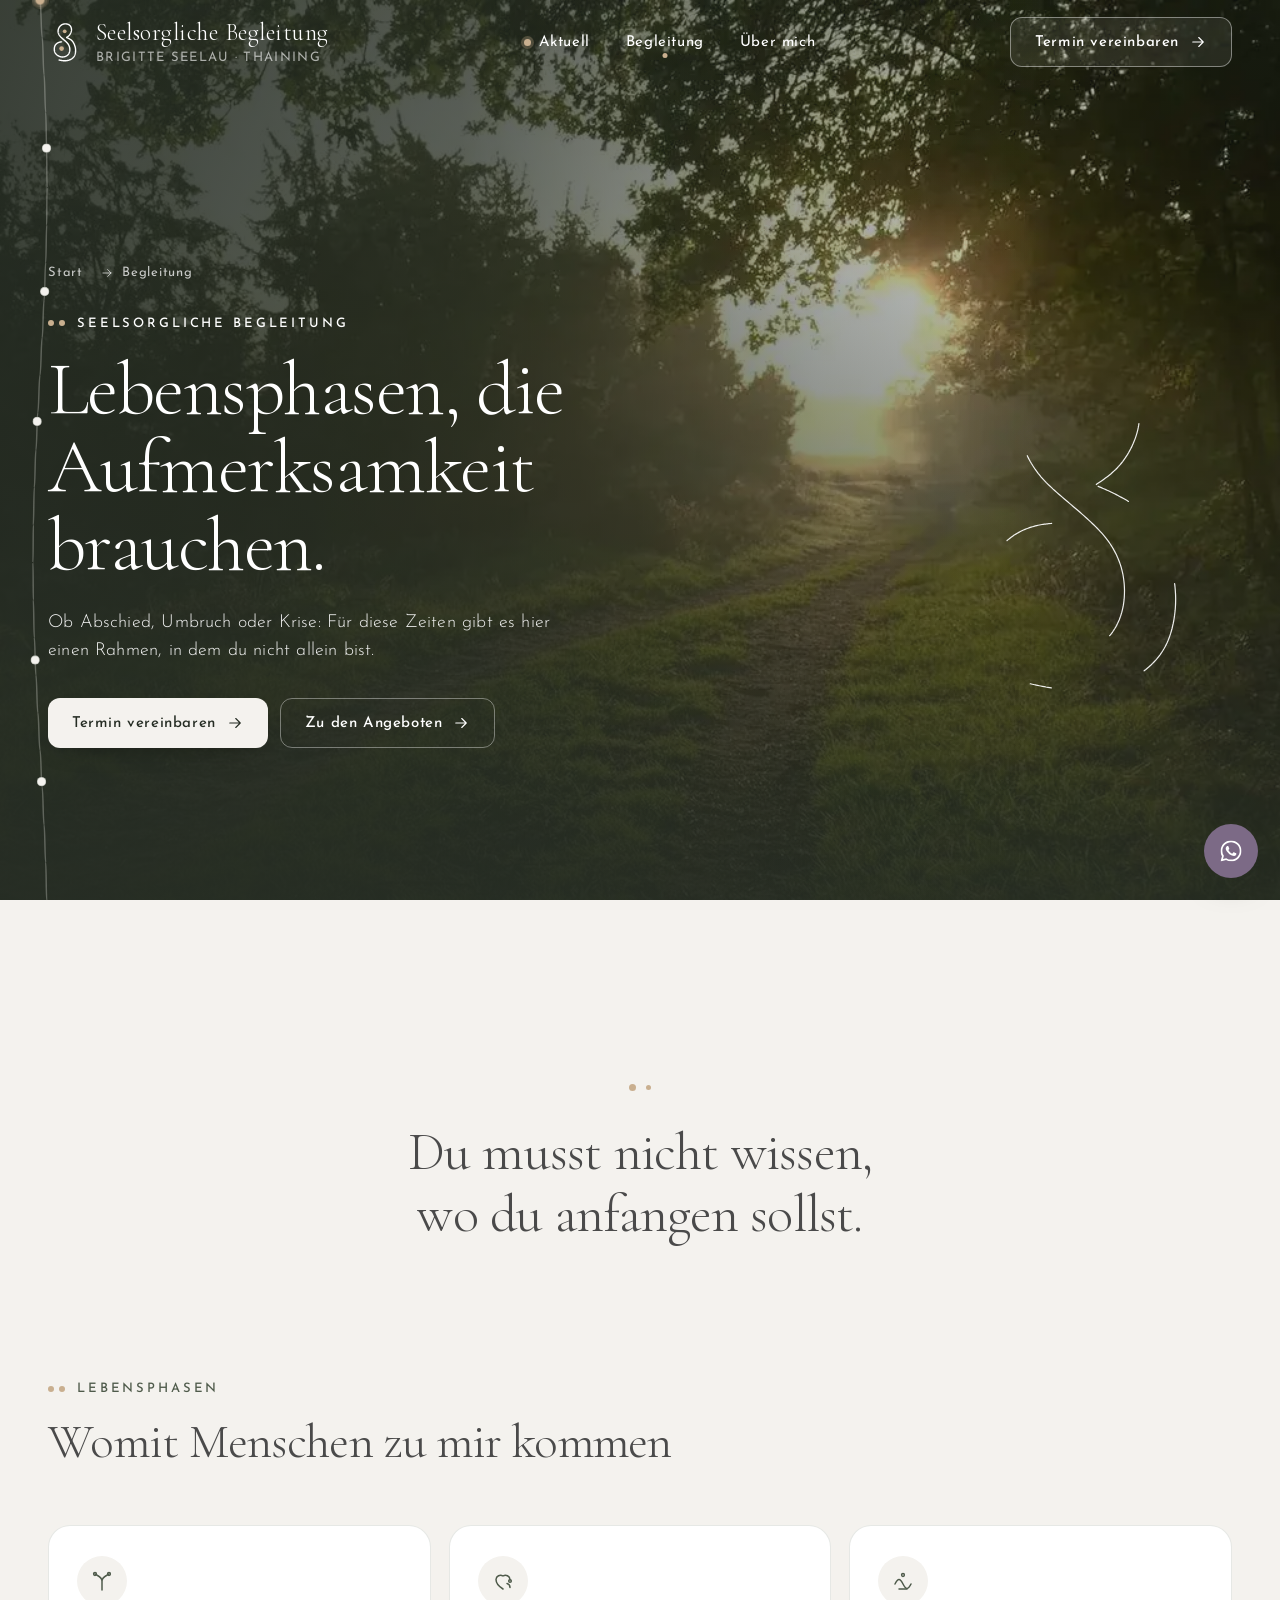
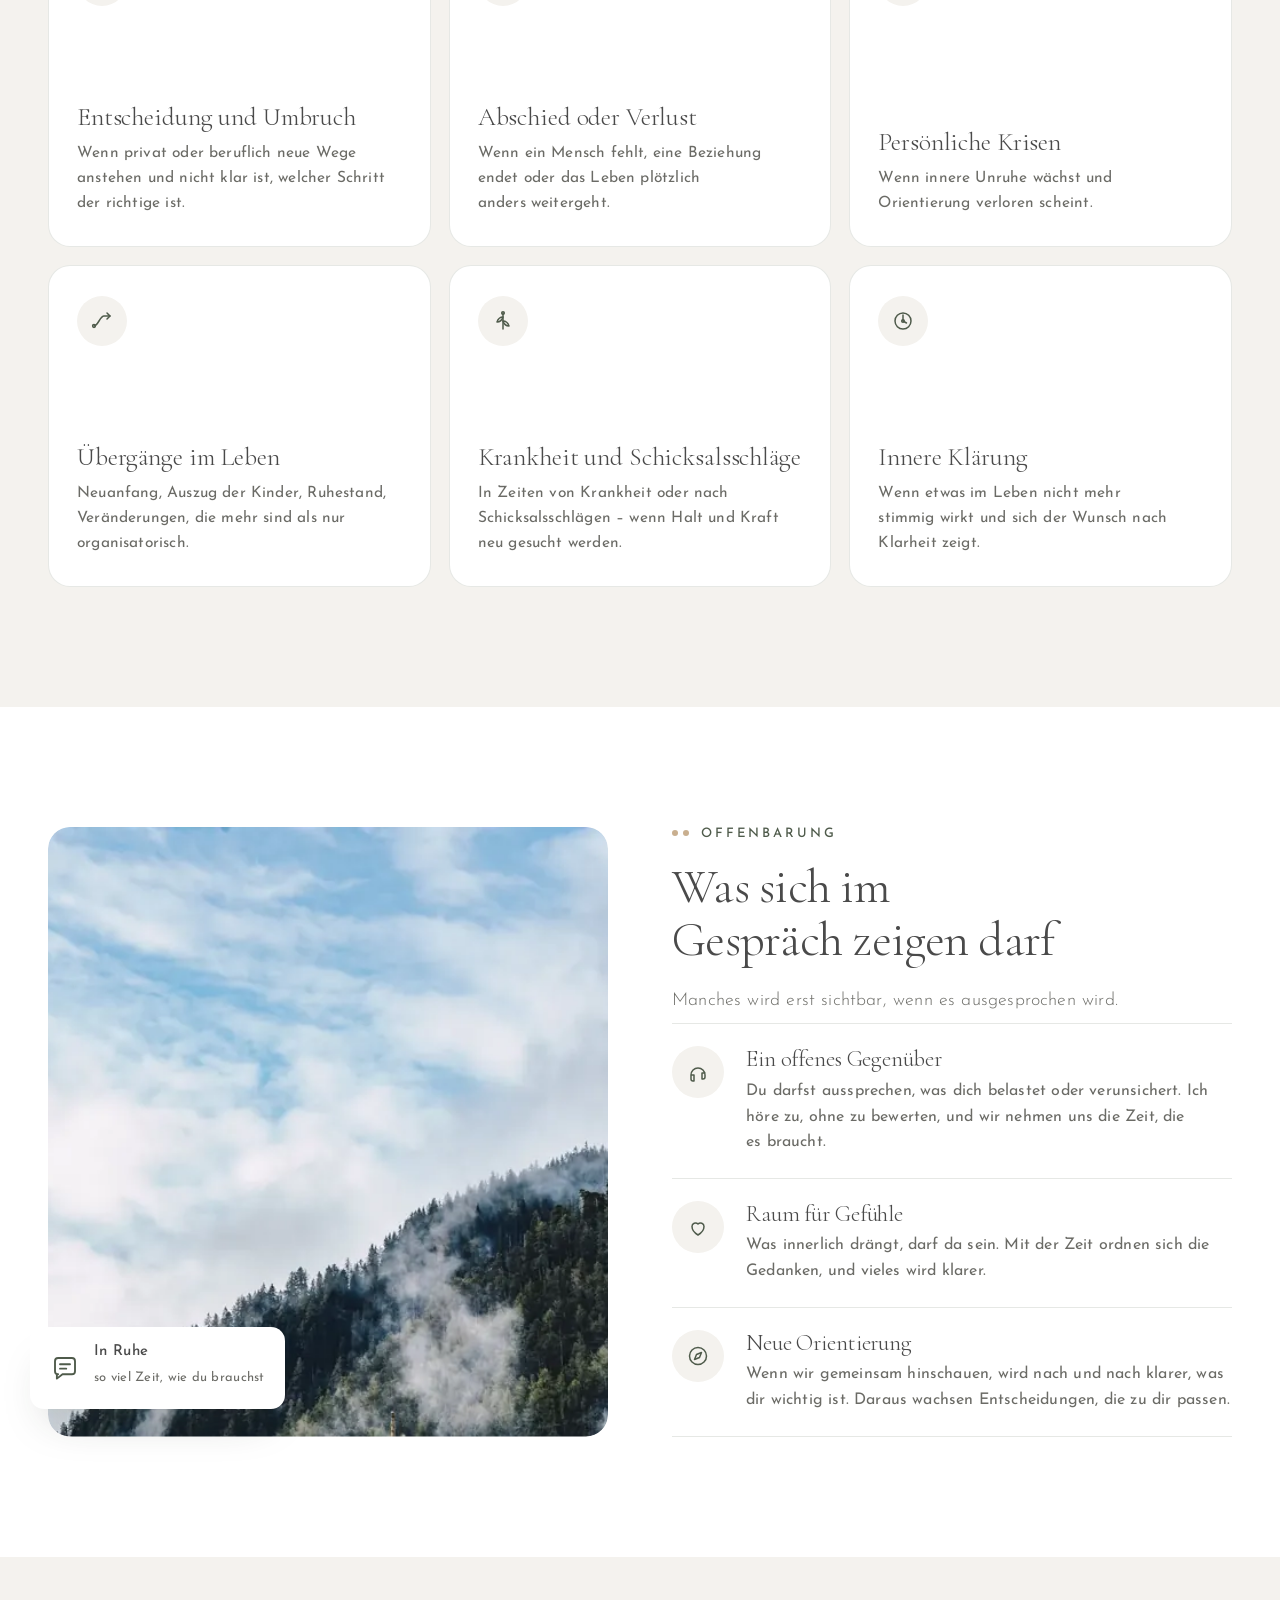
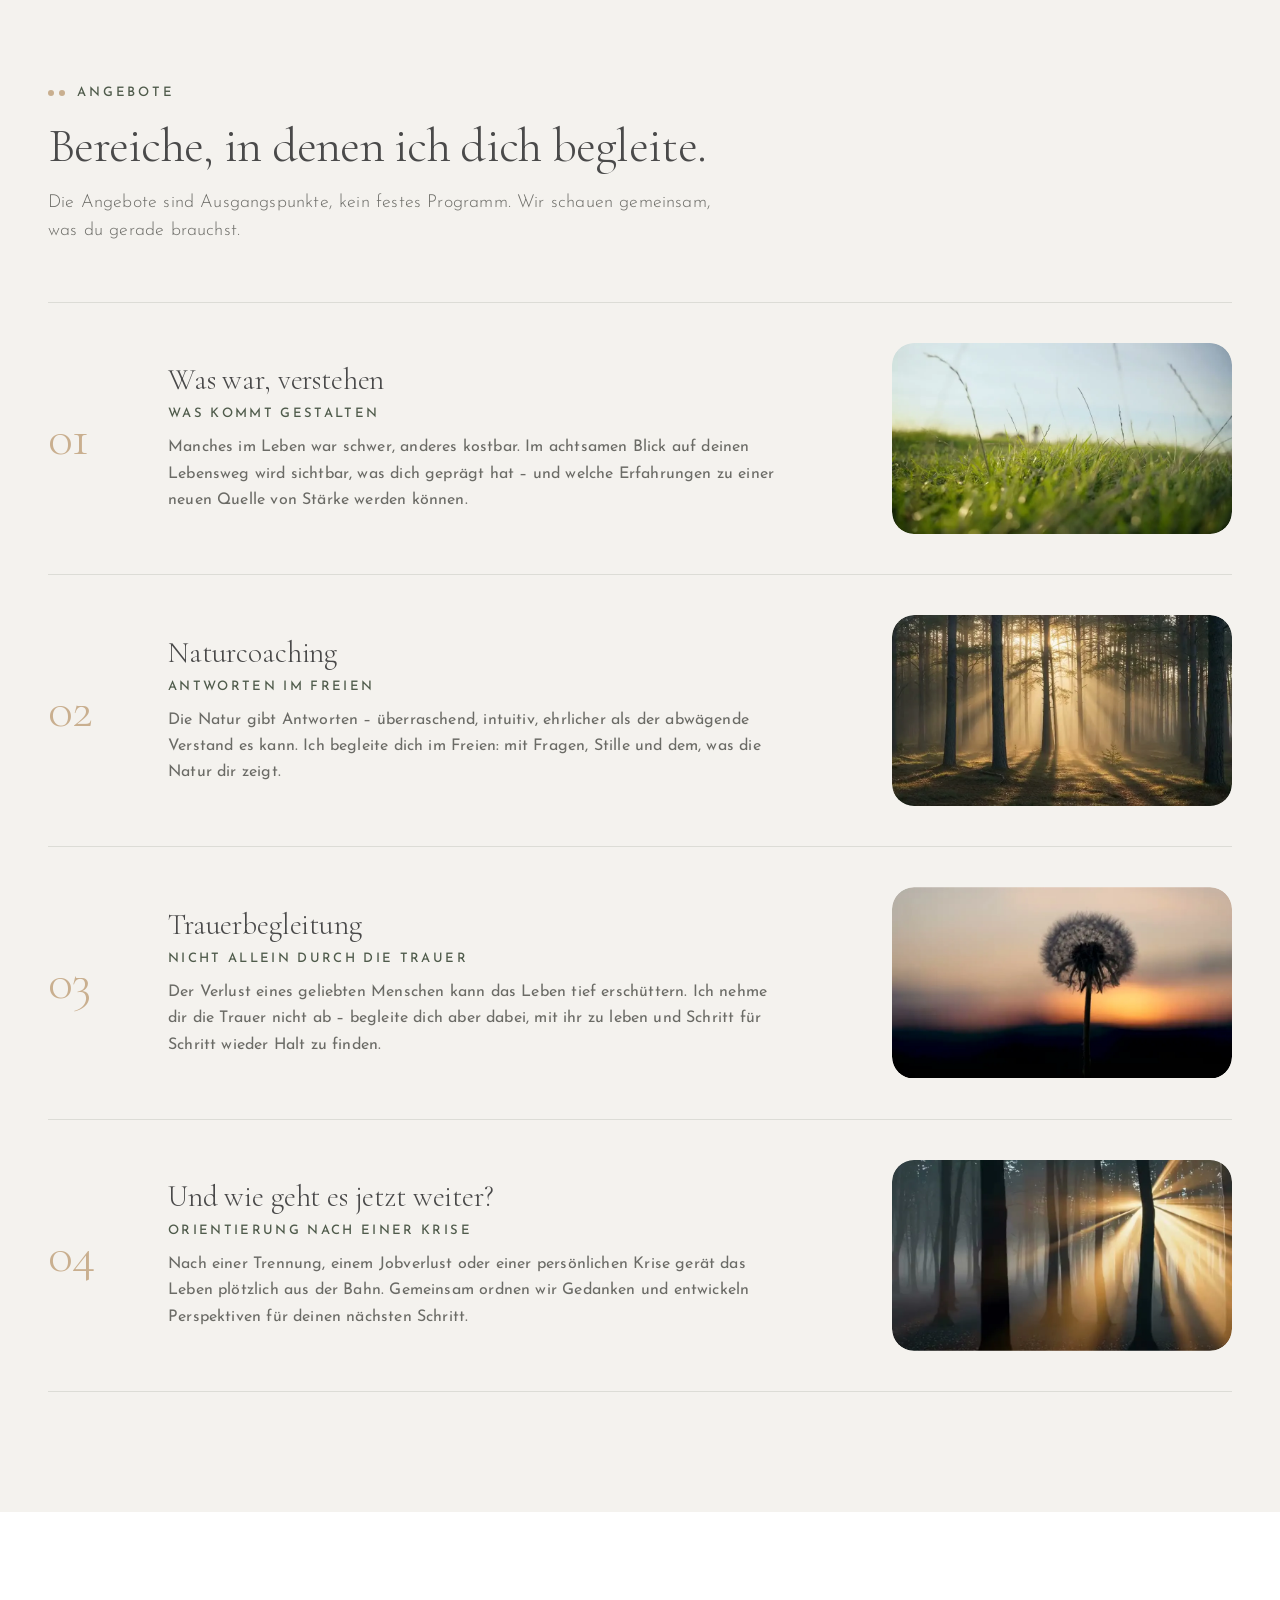
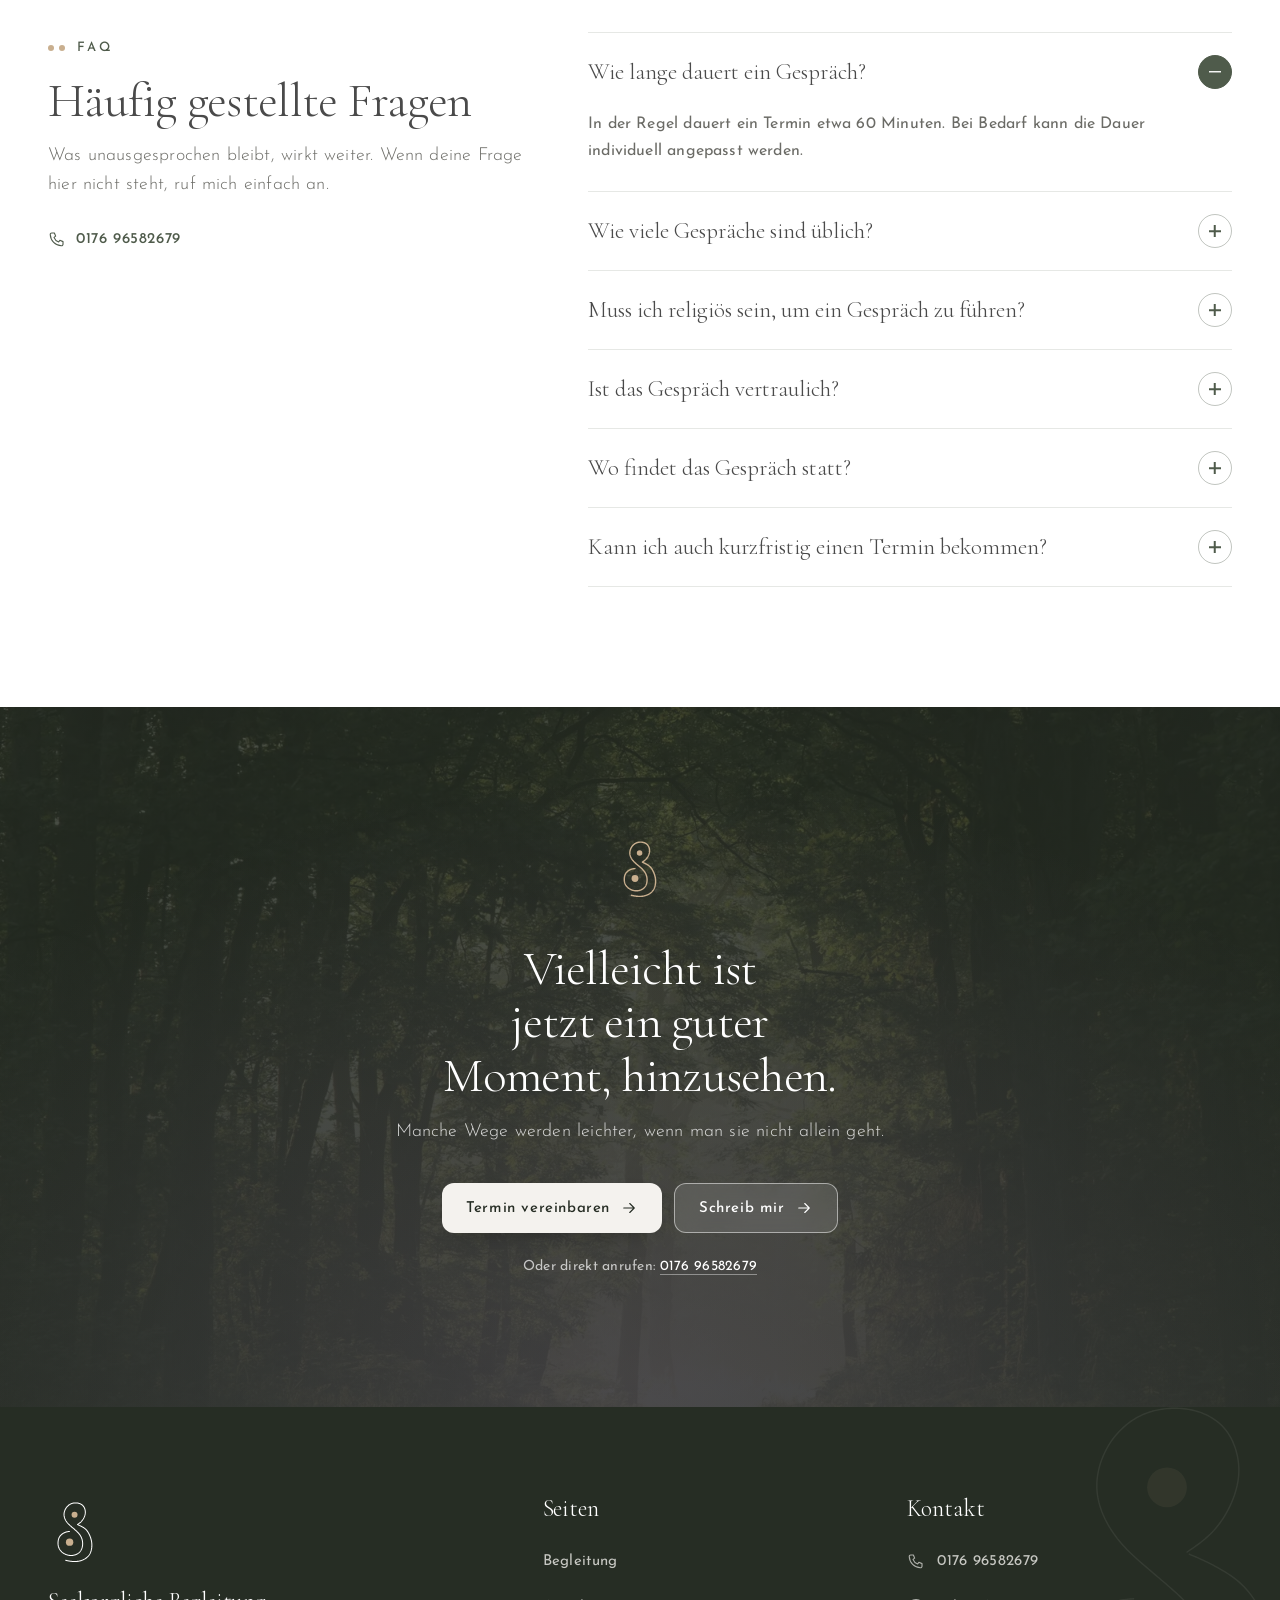
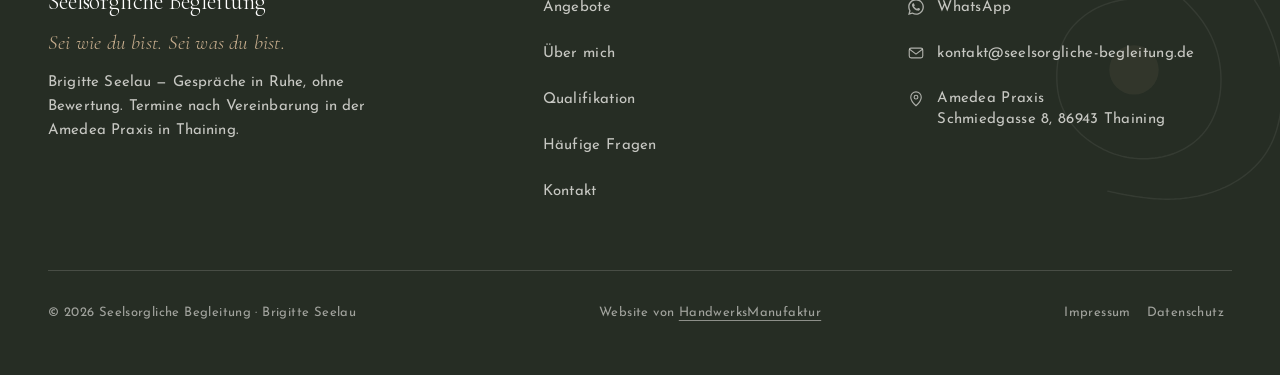
==== commit f3597b8f: "Kundenwunsch eingebaut (seelsorgliche-begleitung)" ====
--- a/begleitung/index.html
+++ b/begleitung/index.html
@@ -321,6 +321,8 @@
 .zitat .medien,.band .bg{position:absolute;inset:0}
 .zitat video,.band .bg img{width:100%;height:100%;object-fit:cover;position:absolute;inset:0}
 .zitat .schleier{position:absolute;inset:0;background:linear-gradient(180deg,rgba(38,45,36,.58) 0%,rgba(38,45,36,.5) 50%,rgba(38,45,36,.66) 100%)}
+.band .bg video{position:absolute;inset:0;width:100%;height:100%;object-fit:cover}
+.band-video .bg::after{background:linear-gradient(180deg,rgba(38,45,36,.34),rgba(38,45,36,.52) 45%,rgba(38,45,36,.7))!important}
 .band .bg::after{content:"";position:absolute;inset:0;background:linear-gradient(180deg,rgba(38,45,36,.62),rgba(58,68,56,.78))}
 .zitat .wrap,.band .wrap{position:relative;text-align:center;display:grid;justify-items:center}
 .zitat-zeichen,.band-zeichen{display:block;width:54px;color:rgba(244,242,238,.9);margin-bottom:28px}
@@ -637,8 +639,39 @@
 /* Anlässe: jede Zeile blendet einzeln ein, wenn sie selbst ins Bild kommt */
 .js .einzeln{opacity:0;translate:-10px 0;transition:opacity .38s var(--ease),translate .38s var(--ease)}
 .js .einzeln.da{opacity:1;translate:none}
-@media (prefers-reduced-motion:reduce){.js .einzeln{opacity:1;translate:none}}</style>
-<script type="application/ld+json">{"@context": "https://schema.org", "@type": "LocalBusiness", "name": "Seelsorgliche Begleitung", "alternateName": "Seelsorgliche Begleitung Brigitte Seelau", "url": "https://seelsorgliche-begleitung.de/", "telephone": "+49 176 96582679", "email": "kontakt@seelsorgliche-begleitung.de", "image": "https://seelsorgliche-begleitung.de/assets/img/og.jpg", "founder": {"@type": "Person", "name": "Brigitte Seelau"}, "priceRange": "$$", "address": {"@type": "PostalAddress", "name": "Amedea Praxis", "streetAddress": "Schmiedgasse 8", "postalCode": "86943", "addressLocality": "Thaining", "addressRegion": "Bayern", "addressCountry": "DE"}, "geo": {"@type": "GeoCoordinates", "latitude": 47.97, "longitude": 10.95}, "knowsAbout": ["Seelsorge", "Trauerbegleitung", "Naturcoaching", "Krisenbegleitung", "Lebensübergänge"]}</script><script type="application/ld+json">{"@context": "https://schema.org", "@type": "BreadcrumbList", "itemListElement": [{"@type": "ListItem", "position": 1, "name": "Start", "item": "https://seelsorgliche-begleitung.de/"}, {"@type": "ListItem", "position": 2, "name": "Begleitung", "item": "https://seelsorgliche-begleitung.de/begleitung/"}]}</script><script type="application/ld+json">{"@context": "https://schema.org", "@type": "FAQPage", "mainEntity": [{"@type": "Question", "name": "Wie lange dauert ein Gespräch?", "acceptedAnswer": {"@type": "Answer", "text": "In der Regel dauert ein Termin etwa 60 Minuten. Bei Bedarf kann die Dauer individuell angepasst werden."}}, {"@type": "Question", "name": "Wie viele Gespräche sind üblich?", "acceptedAnswer": {"@type": "Answer", "text": "Das ist individuell unterschiedlich. Manche Menschen kommen für einzelne Gespräche, andere wünschen eine längere Begleitung über einen gewissen Zeitraum. Der Rahmen wird gemeinsam abgestimmt."}}, {"@type": "Question", "name": "Muss ich religiös sein, um ein Gespräch zu führen?", "acceptedAnswer": {"@type": "Answer", "text": "Nein. Seelsorge steht allen Menschen offen – unabhängig von religiöser Prägung oder Zugehörigkeit."}}, {"@type": "Question", "name": "Ist das Gespräch vertraulich?", "acceptedAnswer": {"@type": "Answer", "text": "Ja. Alles, was besprochen wird, bleibt selbstverständlich vertraulich."}}, {"@type": "Question", "name": "Wo findet das Gespräch statt?", "acceptedAnswer": {"@type": "Answer", "text": "Gespräche können in der Amedea Praxis stattfinden oder nach Absprache auch in einem anderen passenden Rahmen, zum Beispiel bei einem Spaziergang."}}, {"@type": "Question", "name": "Kann ich auch kurzfristig einen Termin bekommen?", "acceptedAnswer": {"@type": "Answer", "text": "Je nach Verfügbarkeit sind auch kurzfristige Termine möglich. Am besten meldest du dich direkt bei mir."}}]}</script>
+@media (prefers-reduced-motion:reduce){.js .einzeln{opacity:1;translate:none}}
+/* 04.11.2026 · Noah: Hero-Knöpfe dezenter (nicht lila), Hinweis klein als Pille, Fokus der Marke auf „Seelsorgliche Begleitung“ */
+.h1-ober{display:flex;margin-bottom:20px;font-weight:500}
+.hero .btn-lila,.cta .btn-lila{background:#f4f2ee;color:var(--tinte);box-shadow:0 10px 26px -16px rgba(0,0,0,.55)}
+.hero .btn-lila:hover,.cta .btn-lila:hover{background:#fff;box-shadow:0 14px 30px -16px rgba(0,0,0,.6)}
+.hero .btn-lila::after,.cta .btn-lila::after{background:linear-gradient(105deg,transparent 35%,rgba(124,106,134,.12) 50%,transparent 65%)}
+.hero .btn-hell{background:transparent;border-color:rgba(255,255,255,.38);backdrop-filter:none;-webkit-backdrop-filter:none}
+.hero .btn-hell:hover{background:rgba(255,255,255,.1);border-color:rgba(255,255,255,.7)}
+.hero-hinweis{gap:10px;margin-top:28px;min-height:40px;padding:8px 16px 8px 12px;border:1px solid rgba(255,255,255,.22);border-radius:999px;background:rgba(38,45,36,.32);backdrop-filter:blur(10px);-webkit-backdrop-filter:blur(10px);font:400 14px/1.3 var(--sans);letter-spacing:.02em;color:rgba(255,255,255,.92);white-space:nowrap}
+.hero-hinweis b{font-weight:600;color:var(--gold);letter-spacing:.08em;text-transform:uppercase;font-size:13px}
+.hero-hinweis:hover{border-color:rgba(202,176,143,.7);background:rgba(38,45,36,.45)}
+.js .hero-hinweis{opacity:0;translate:0 10px;animation:hinweis-auf .38s var(--ease) 1.6s forwards}
+@keyframes hinweis-auf{to{opacity:1;translate:0 0}}
+@media (prefers-reduced-motion:reduce){.js .hero-hinweis{animation:none;opacity:1;translate:none}}
+.marke b small{letter-spacing:.1em;opacity:.62}
+.fuss-motto{font:300 italic 1.2rem/1.4 var(--serif);color:var(--gold);margin:-4px 0 14px}
+@media (max-width:640px){
+  .marke b small{display:none}
+  .marke b{font-size:21px}
+  .hero-inhalt{padding-bottom:calc(84px + env(safe-area-inset-bottom))}
+  .hero .lead{margin:16px 0 22px}
+  .hero .knoepfe{flex-direction:row;flex-wrap:wrap;align-items:center;gap:6px 20px}
+  .hero .knoepfe .btn{width:auto;min-height:46px;padding:12px 20px;font-size:14px;gap:8px}
+  .hero .knoepfe .btn-hell{border:0;padding:12px 2px;background:none;text-decoration:underline;text-decoration-color:rgba(255,255,255,.4);text-underline-offset:5px}
+  .hero-hinweis{margin-top:20px;font-size:13px;padding:7px 14px 7px 10px}
+  .h1-ober{margin-bottom:16px}
+}
+@media (max-width:640px){.ober-ort{display:none}}
+.h1-ober{gap:0}.h1-ober::before{margin-right:23px}
+header:not(.fest) .header-cta .btn-lila{background:rgba(255,255,255,.08);border:1px solid rgba(255,255,255,.42);box-shadow:none}
+header:not(.fest) .header-cta .btn-lila:hover{background:rgba(255,255,255,.16);border-color:rgba(255,255,255,.75)}
+.fuss-marke .fuss-motto{font:300 italic 1.3rem/1.35 var(--serif);color:var(--gold)}</style>
+<script type="application/ld+json">{"@context": "https://schema.org", "@type": "LocalBusiness", "name": "Seelsorgliche Begleitung", "alternateName": "Seelsorgliche Begleitung Brigitte Seelau", "url": "https://seelsorgliche-begleitung.de/", "telephone": "+49 176 96582679", "email": "kontakt@seelsorgliche-begleitung.de", "image": "https://seelsorgliche-begleitung.de/assets/img/og.jpg", "founder": {"@type": "Person", "name": "Brigitte Seelau"}, "priceRange": "$$", "address": {"@type": "PostalAddress", "name": "Amedea Praxis", "streetAddress": "Schmiedgasse 8", "postalCode": "86943", "addressLocality": "Thaining", "addressRegion": "Bayern", "addressCountry": "DE"}, "geo": {"@type": "GeoCoordinates", "latitude": 47.97, "longitude": 10.95}, "description": "Seelsorgliche Begleitung in Thaining bei Landsberg am Lech: Gespräche in Krisen, bei Trauer, Abschied, Übergängen und Entscheidungen. Termine nach Vereinbarung.", "areaServed": [{"@type": "City", "name": "Thaining"}, {"@type": "City", "name": "Landsberg am Lech"}, {"@type": "City", "name": "Kaufering"}, {"@type": "City", "name": "Schwifting"}, {"@type": "City", "name": "Reichling"}, {"@type": "City", "name": "Dießen am Ammersee"}, {"@type": "City", "name": "Weilheim in Oberbayern"}, {"@type": "City", "name": "Schongau"}, {"@type": "AdministrativeArea", "name": "Landkreis Landsberg am Lech"}], "hasOfferCatalog": {"@type": "OfferCatalog", "name": "Seelsorgliche Begleitung", "itemListElement": [{"@type": "Offer", "itemOffered": {"@type": "Service", "name": "Seelsorgliche Einzelgespräche"}}, {"@type": "Offer", "itemOffered": {"@type": "Service", "name": "Trauerbegleitung"}}, {"@type": "Offer", "itemOffered": {"@type": "Service", "name": "Begleitung in Krisen"}}, {"@type": "Offer", "itemOffered": {"@type": "Service", "name": "Begleitung bei Entscheidungen und Übergängen"}}, {"@type": "Offer", "itemOffered": {"@type": "Service", "name": "Naturcoaching"}}, {"@type": "Offer", "itemOffered": {"@type": "Service", "name": "Novembergespräche"}}]}, "knowsAbout": ["Seelsorge", "Seelsorgliche Begleitung", "Trauerbegleitung", "Naturcoaching", "Krisenbegleitung", "Lebensübergänge", "Ignatianische Spiritualität"]}</script><script type="application/ld+json">{"@context": "https://schema.org", "@type": "BreadcrumbList", "itemListElement": [{"@type": "ListItem", "position": 1, "name": "Start", "item": "https://seelsorgliche-begleitung.de/"}, {"@type": "ListItem", "position": 2, "name": "Begleitung", "item": "https://seelsorgliche-begleitung.de/begleitung/"}]}</script><script type="application/ld+json">{"@context": "https://schema.org", "@type": "FAQPage", "mainEntity": [{"@type": "Question", "name": "Wie lange dauert ein Gespräch?", "acceptedAnswer": {"@type": "Answer", "text": "In der Regel dauert ein Termin etwa 60 Minuten. Bei Bedarf kann die Dauer individuell angepasst werden."}}, {"@type": "Question", "name": "Wie viele Gespräche sind üblich?", "acceptedAnswer": {"@type": "Answer", "text": "Das ist individuell unterschiedlich. Manche Menschen kommen für einzelne Gespräche, andere wünschen eine längere Begleitung über einen gewissen Zeitraum. Der Rahmen wird gemeinsam abgestimmt."}}, {"@type": "Question", "name": "Muss ich religiös sein, um ein Gespräch zu führen?", "acceptedAnswer": {"@type": "Answer", "text": "Nein. Seelsorge steht allen Menschen offen – unabhängig von religiöser Prägung oder Zugehörigkeit."}}, {"@type": "Question", "name": "Ist das Gespräch vertraulich?", "acceptedAnswer": {"@type": "Answer", "text": "Ja. Alles, was besprochen wird, bleibt selbstverständlich vertraulich."}}, {"@type": "Question", "name": "Wo findet das Gespräch statt?", "acceptedAnswer": {"@type": "Answer", "text": "Gespräche können in der Amedea Praxis stattfinden oder nach Absprache auch in einem anderen passenden Rahmen, zum Beispiel bei einem Spaziergang."}}, {"@type": "Question", "name": "Kann ich auch kurzfristig einen Termin bekommen?", "acceptedAnswer": {"@type": "Answer", "text": "Je nach Verfügbarkeit sind auch kurzfristige Termine möglich. Am besten meldest du dich direkt bei mir."}}]}</script>
 <script>document.documentElement.classList.replace('kein-js','js');try{var r=document.referrer;if(r&&new URL(r).host===location.host)document.documentElement.classList.add('ankunft');}catch(e){}</script>
 </head>
 <body>
@@ -663,7 +696,7 @@
 <section class="hero" aria-label="Einstieg">
   <div class="medien"><video class="" muted loop playsinline preload="none" poster="/assets/img/poster-waldweg.webp" data-src="/assets/video/waldweg.mp4" data-sofort aria-hidden="true"></video><div class="schleier"></div></div>
   <div class="wrap hero-inhalt">
-    <div><div class="krumen rev"><a href="/">Start</a><svg viewBox="0 0 24 24" aria-hidden="true" class="ic " width="24" height="24"><path d="M5 12h14M13 6l6 6-6 6"/></svg><span>Begleitung</span></div><span class="kicker hell rev">Begleitung</span><h1 class="worte">Lebensphasen, die Aufmerksamkeit brauchen.</h1><p class="lead rev v2">Ob Abschied, Umbruch oder Krise: Für diese Zeiten gibt es hier einen Rahmen, in dem du nicht allein bist.</p><div class="knoepfe rev v3"><a class="btn btn-lila" href="/kontakt/"><span>Termin vereinbaren</span><svg viewBox="0 0 24 24" aria-hidden="true" class="ic " width="24" height="24"><path d="M5 12h14M13 6l6 6-6 6"/></svg></a><a class="btn btn-hell" href="#angebote"><span>Zu den Angeboten</span><svg viewBox="0 0 24 24" aria-hidden="true" class="ic " width="24" height="24"><path d="M5 12h14M13 6l6 6-6 6"/></svg></a></div></div>
+    <div><div class="krumen rev"><a href="/">Start</a><svg viewBox="0 0 24 24" aria-hidden="true" class="ic " width="24" height="24"><path d="M5 12h14M13 6l6 6-6 6"/></svg><span>Begleitung</span></div><h1 class="worte"><span class="kicker hell h1-ober">Seelsorgliche Begleitung</span>Lebensphasen, die Aufmerksamkeit brauchen.</h1><p class="lead rev v2">Ob Abschied, Umbruch oder Krise: Für diese Zeiten gibt es hier einen Rahmen, in dem du nicht allein bist.</p><div class="knoepfe rev v3"><a class="btn btn-lila" href="/kontakt/"><span>Termin vereinbaren</span><svg viewBox="0 0 24 24" aria-hidden="true" class="ic " width="24" height="24"><path d="M5 12h14M13 6l6 6-6 6"/></svg></a><a class="btn btn-hell" href="#angebote"><span>Zu den Angeboten</span><svg viewBox="0 0 24 24" aria-hidden="true" class="ic " width="24" height="24"><path d="M5 12h14M13 6l6 6-6 6"/></svg></a></div></div>
     <div class="hero-zeichen rev v3" aria-hidden="true"><svg viewBox="8 14 84 116" aria-hidden="true" class="zeichen scroll-zeichen" width="84" height="116"><path class="haar" pathLength="1" d="M54.00 59.50 L54.25 59.32 L55.24 58.65 L55.44 58.52 L55.64 58.38 L56.05 58.08 L56.48 57.77 L56.87 57.49 L57.28 57.17 L57.71 56.82 L58.14 56.47 L58.57 56.09 L59.00 55.70 L59.43 55.30 L59.84 54.88 L60.24 54.45 L60.63 54.01 L61.01 53.55 L61.38 53.09 L61.73 52.61 L62.07 52.13 L62.40 51.63 L62.72 51.13 L63.03 50.61 L63.32 50.09 L63.60 49.57 L63.87 49.04 L64.12 48.50 L64.36 47.96 L64.59 47.41 L64.81 46.86 L65.01 46.30 L65.19 45.74 L65.36 45.17 L65.51 44.61 L65.65 44.04 L65.77 43.46 L65.87 42.89 L65.95 42.31 L66.01 41.73 L66.05 41.14 L66.07 40.56 L66.06 39.97 L66.03 39.38 L65.98 38.79 L65.91 38.20 L65.82 37.62 L65.71 37.03 L65.57 36.45 L65.42 35.88 L65.25 35.31 L65.05 34.76 L64.84 34.22 L64.62 33.69 L64.37 33.18 L64.11 32.69 L63.83 32.21 L63.54 31.76 L63.23 31.32 L62.90 30.90 L62.56 30.50 L62.20 30.12 L61.83 29.76 L61.44 29.41 L61.04 29.08 L60.63 28.77 L60.21 28.48 L59.77 28.20 L59.32 27.94 L58.86 27.69 L58.39 27.46 L57.91 27.25 L57.42 27.05 L56.93 26.87 L56.42 26.71 L55.90 26.56 L55.37 26.43 L54.84 26.31 L54.30 26.21 L53.76 26.13 L53.21 26.06 L52.65 26.01 L52.10 25.98 L51.53 25.96 L50.97 25.96 L50.40 25.97 L49.83 26.00 L49.26 26.04 L48.68 26.10 L48.11 26.18 L47.54 26.28 L46.96 26.39 L46.39 26.52 L45.83 26.67 L45.27 26.84 L44.71 27.03 L44.16 27.24 L43.62 27.47 L43.08 27.72 L42.56 27.99 L42.04 28.28 L41.53 28.59 L41.03 28.92 L40.54 29.27 L40.05 29.63 L39.58 30.02 L39.13 30.42 L38.68 30.84 L38.25 31.27 L37.83 31.72 L37.42 32.18 L37.03 32.65 L36.66 33.14 L36.30 33.65 L35.96 34.16 L35.63 34.69 L35.32 35.23 L35.03 35.78 L34.75 36.34 L34.49 36.91 L34.25 37.48 L34.03 38.06 L33.83 38.64 L33.64 39.22 L33.48 39.80 L33.34 40.39 L33.22 40.97 L33.12 41.55 L33.04 42.13 L32.98 42.70 L32.94 43.28 L32.93 43.85 L32.93 44.43 L32.96 45.00 L33.00 45.57 L33.07 46.15 L33.16 46.72 L33.27 47.29 L33.40 47.87 L33.55 48.44 L33.72 49.02 L33.92 49.60 L34.13 50.18 L34.37 50.75 L34.63 51.33 L34.90 51.91 L35.20 52.48 L35.51 53.05 L35.84 53.62 L36.19 54.19 L36.55 54.74 L36.92 55.29 L37.32 55.83 L37.72 56.37 L38.14 56.89 L38.57 57.41 L39.02 57.91 L39.48 58.41 L39.94 58.90 L40.42 59.38 L40.91 59.85 L41.41 60.32 L41.91 60.79 L42.42 61.24 L42.93 61.70 L43.44 62.15 L43.95 62.59 L44.47 63.03 L44.98 63.47 L45.49 63.91 L46.00 64.35 L46.51 64.78 L47.02 65.21 L47.53 65.64 L48.03 66.07 L48.54 66.50 L49.04 66.93 L49.53 67.36 L50.02 67.79 L50.51 68.22 L51.00 68.65 L51.48 69.09 L51.96 69.53 L52.43 69.97 L52.89 70.41 L53.35 70.85 L53.81 71.30 L54.26 71.76 L54.70 72.21 L55.13 72.68 L55.55 73.14 L55.97 73.62 L56.37 74.10 L56.76 74.59 L57.14 75.08 L57.51 75.58 L57.86 76.10 L58.20 76.62 L58.53 77.15 L58.84 77.68 L59.14 78.23 L59.43 78.78 L59.70 79.34 L59.96 79.91 L60.20 80.48 L60.43 81.07 L60.64 81.66 L60.84 82.25 L61.02 82.85 L61.18 83.46 L61.33 84.08 L61.46 84.70 L61.57 85.33 L61.66 85.96 L61.74 86.60 L61.81 87.24 L61.85 87.88 L61.88 88.52 L61.90 89.16 L61.89 89.80 L61.87 90.43 L61.84 91.06 L61.79 91.68 L61.72 92.30 L61.64 92.90 L61.54 93.50 L61.42 94.09 L61.29 94.67 L61.15 95.24 L60.98 95.80 L60.81 96.36 L60.61 96.90 L60.41 97.43 L60.18 97.95 L59.95 98.45 L59.70 98.95 L59.43 99.43 L59.15 99.90 L58.86 100.36 L58.55 100.81 L58.23 101.24 L57.89 101.66 L57.55 102.06 L57.18 102.45 L56.81 102.83 L56.42 103.19 L56.02 103.54 L55.61 103.88 L55.19 104.20 L54.76 104.51 L54.31 104.81 L53.86 105.10 L53.39 105.36 L52.92 105.62 L52.43 105.86 L51.94 106.09 L51.43 106.31 L50.92 106.51 L50.39 106.69 L49.86 106.86 L49.32 107.02 L48.77 107.16 L48.22 107.29 L47.66 107.40 L47.09 107.50 L46.52 107.58 L45.94 107.64 L45.36 107.69 L44.77 107.73 L44.18 107.75 L43.58 107.75 L42.98 107.73 L42.37 107.70 L41.77 107.65 L41.16 107.58 L40.55 107.50 L39.94 107.40 L39.33 107.27 L38.72 107.13 L38.12 106.97 L37.51 106.79 L36.91 106.59 L36.31 106.36 L35.71 106.12 L35.12 105.86 L34.53 105.59 L33.95 105.29 L33.37 104.98 L32.81 104.65 L32.25 104.31 L31.71 103.95 L31.18 103.57 L30.66 103.19 L30.16 102.79 L29.67 102.38 L29.20 101.95 L28.75 101.51 L28.31 101.06 L27.90 100.60 L27.49 100.13 L27.11 99.64 L26.74 99.15 L26.40 98.64 L26.07 98.13 L25.76 97.60 L25.47 97.07 L25.20 96.52 L24.96 95.97 L24.73 95.41 L24.53 94.84 L24.34 94.26 L24.18 93.68 L24.04 93.09 L23.92 92.49 L23.82 91.89 L23.74 91.29 L23.68 90.68 L23.63 90.07 L23.60 89.46 L23.59 88.85 L23.59 88.24 L23.60 87.63 L23.63 87.03 L23.68 86.42 L23.74 85.82 L23.81 85.23 L23.90 84.63 L24.00 84.05 L24.12 83.46 L24.26 82.89 L24.41 82.32 L24.58 81.77 L24.77 81.22 L24.98 80.68 L25.21 80.16 L25.46 79.65 L25.72 79.15 L26.01 78.66 L26.32 78.19 L26.64 77.73 L26.99 77.29 L27.34 76.86 L27.72 76.45 L28.10 76.05 L28.50 75.66 L28.90 75.29 L29.32 74.94 L29.74 74.60 L30.16 74.27 L30.58 73.97 L31.01 73.67 L31.44 73.40 L31.88 73.14 L32.31 72.90 L32.74 72.67 L33.17 72.45 L33.61 72.26 L34.04 72.07 L34.46 71.90 L34.89 71.74 L35.31 71.59 L35.73 71.45 L36.14 71.32 L36.54 71.21 L36.94 71.10 L37.33 71.00 L37.71 70.92 L38.08 70.84 L38.44 70.77 L38.79 70.71 L39.13 70.65 L39.45 70.61 L39.74 70.57 L40.05 70.54 L40.35 70.50 L40.49 70.49 L40.63 70.48 L41.32 70.42 L41.50 70.40"/><path class="haar" pathLength="1" d="M54.50 60.00 L54.72 60.10 L55.57 60.45 L55.74 60.53 L55.92 60.61 L56.28 60.77 L56.67 60.94 L57.02 61.10 L57.40 61.27 L57.82 61.46 L58.25 61.67 L58.68 61.88 L59.14 62.10 L59.60 62.34 L60.07 62.58 L60.55 62.84 L61.03 63.10 L61.52 63.37 L62.02 63.65 L62.52 63.94 L63.02 64.25 L63.52 64.57 L64.01 64.89 L64.51 65.24 L64.99 65.59 L65.47 65.97 L65.94 66.36 L66.40 66.76 L66.85 67.18 L67.28 67.62 L67.70 68.07 L68.11 68.54 L68.51 69.02 L68.89 69.52 L69.26 70.04 L69.63 70.57 L69.98 71.11 L70.33 71.66 L70.67 72.23 L71.00 72.81 L71.32 73.40 L71.64 74.00 L71.95 74.61 L72.25 75.23 L72.54 75.86 L72.83 76.50 L73.11 77.16 L73.39 77.81 L73.65 78.48 L73.91 79.16 L74.15 79.84 L74.38 80.52 L74.60 81.22 L74.81 81.91 L75.00 82.61 L75.18 83.31 L75.35 84.01 L75.50 84.72 L75.64 85.42 L75.77 86.13 L75.88 86.84 L75.97 87.55 L76.05 88.27 L76.11 88.98 L76.16 89.70 L76.20 90.42 L76.22 91.14 L76.22 91.86 L76.21 92.58 L76.18 93.31 L76.14 94.03 L76.08 94.76 L76.00 95.49 L75.91 96.22 L75.80 96.95 L75.68 97.67 L75.54 98.39 L75.38 99.11 L75.21 99.82 L75.02 100.52 L74.82 101.20 L74.59 101.88 L74.35 102.53 L74.10 103.18 L73.83 103.80 L73.54 104.41 L73.23 105.00 L72.91 105.57 L72.57 106.13 L72.22 106.67 L71.85 107.19 L71.46 107.70 L71.06 108.20 L70.65 108.68 L70.22 109.14 L69.78 109.60 L69.32 110.04 L68.85 110.47 L68.37 110.88 L67.87 111.29 L67.37 111.68 L66.85 112.05 L66.31 112.42 L65.77 112.77 L65.21 113.11 L64.65 113.44 L64.07 113.76 L63.48 114.06 L62.89 114.35 L62.28 114.62 L61.67 114.88 L61.04 115.12 L60.41 115.36 L59.77 115.57 L59.12 115.78 L58.47 115.97 L57.80 116.15 L57.14 116.31 L56.46 116.46 L55.79 116.59 L55.11 116.71 L54.43 116.82 L53.74 116.91 L53.06 116.99 L52.38 117.06 L51.70 117.11 L51.03 117.15 L50.35 117.17 L49.68 117.19 L49.01 117.18 L48.35 117.17 L47.69 117.14 L47.04 117.11 L46.39 117.06 L45.75 117.01 L45.12 116.95 L44.49 116.88 L43.88 116.81 L43.28 116.73 L42.68 116.65 L42.10 116.57 L41.53 116.48 L40.97 116.39 L40.43 116.30 L39.91 116.21 L39.40 116.11 L38.90 116.02 L38.45 115.93 L38.04 115.85 L37.58 115.75 L37.16 115.66 L36.95 115.62 L36.75 115.58 L35.76 115.35 L35.50 115.30"/><circle class="punkt" cx="49.3" cy="44.4" r="4.64"/><circle class="punkt" cx="41.6" cy="87.0" r="5.76"/></svg></div>
   </div>
 </section>
@@ -737,7 +770,7 @@
   <div class="fuss-zeichen"><svg viewBox="8 14 84 116" aria-hidden="true" class="zeichen " width="84" height="116"><path class="haar" pathLength="1" d="M54.00 59.50 L54.25 59.32 L55.24 58.65 L55.44 58.52 L55.64 58.38 L56.05 58.08 L56.48 57.77 L56.87 57.49 L57.28 57.17 L57.71 56.82 L58.14 56.47 L58.57 56.09 L59.00 55.70 L59.43 55.30 L59.84 54.88 L60.24 54.45 L60.63 54.01 L61.01 53.55 L61.38 53.09 L61.73 52.61 L62.07 52.13 L62.40 51.63 L62.72 51.13 L63.03 50.61 L63.32 50.09 L63.60 49.57 L63.87 49.04 L64.12 48.50 L64.36 47.96 L64.59 47.41 L64.81 46.86 L65.01 46.30 L65.19 45.74 L65.36 45.17 L65.51 44.61 L65.65 44.04 L65.77 43.46 L65.87 42.89 L65.95 42.31 L66.01 41.73 L66.05 41.14 L66.07 40.56 L66.06 39.97 L66.03 39.38 L65.98 38.79 L65.91 38.20 L65.82 37.62 L65.71 37.03 L65.57 36.45 L65.42 35.88 L65.25 35.31 L65.05 34.76 L64.84 34.22 L64.62 33.69 L64.37 33.18 L64.11 32.69 L63.83 32.21 L63.54 31.76 L63.23 31.32 L62.90 30.90 L62.56 30.50 L62.20 30.12 L61.83 29.76 L61.44 29.41 L61.04 29.08 L60.63 28.77 L60.21 28.48 L59.77 28.20 L59.32 27.94 L58.86 27.69 L58.39 27.46 L57.91 27.25 L57.42 27.05 L56.93 26.87 L56.42 26.71 L55.90 26.56 L55.37 26.43 L54.84 26.31 L54.30 26.21 L53.76 26.13 L53.21 26.06 L52.65 26.01 L52.10 25.98 L51.53 25.96 L50.97 25.96 L50.40 25.97 L49.83 26.00 L49.26 26.04 L48.68 26.10 L48.11 26.18 L47.54 26.28 L46.96 26.39 L46.39 26.52 L45.83 26.67 L45.27 26.84 L44.71 27.03 L44.16 27.24 L43.62 27.47 L43.08 27.72 L42.56 27.99 L42.04 28.28 L41.53 28.59 L41.03 28.92 L40.54 29.27 L40.05 29.63 L39.58 30.02 L39.13 30.42 L38.68 30.84 L38.25 31.27 L37.83 31.72 L37.42 32.18 L37.03 32.65 L36.66 33.14 L36.30 33.65 L35.96 34.16 L35.63 34.69 L35.32 35.23 L35.03 35.78 L34.75 36.34 L34.49 36.91 L34.25 37.48 L34.03 38.06 L33.83 38.64 L33.64 39.22 L33.48 39.80 L33.34 40.39 L33.22 40.97 L33.12 41.55 L33.04 42.13 L32.98 42.70 L32.94 43.28 L32.93 43.85 L32.93 44.43 L32.96 45.00 L33.00 45.57 L33.07 46.15 L33.16 46.72 L33.27 47.29 L33.40 47.87 L33.55 48.44 L33.72 49.02 L33.92 49.60 L34.13 50.18 L34.37 50.75 L34.63 51.33 L34.90 51.91 L35.20 52.48 L35.51 53.05 L35.84 53.62 L36.19 54.19 L36.55 54.74 L36.92 55.29 L37.32 55.83 L37.72 56.37 L38.14 56.89 L38.57 57.41 L39.02 57.91 L39.48 58.41 L39.94 58.90 L40.42 59.38 L40.91 59.85 L41.41 60.32 L41.91 60.79 L42.42 61.24 L42.93 61.70 L43.44 62.15 L43.95 62.59 L44.47 63.03 L44.98 63.47 L45.49 63.91 L46.00 64.35 L46.51 64.78 L47.02 65.21 L47.53 65.64 L48.03 66.07 L48.54 66.50 L49.04 66.93 L49.53 67.36 L50.02 67.79 L50.51 68.22 L51.00 68.65 L51.48 69.09 L51.96 69.53 L52.43 69.97 L52.89 70.41 L53.35 70.85 L53.81 71.30 L54.26 71.76 L54.70 72.21 L55.13 72.68 L55.55 73.14 L55.97 73.62 L56.37 74.10 L56.76 74.59 L57.14 75.08 L57.51 75.58 L57.86 76.10 L58.20 76.62 L58.53 77.15 L58.84 77.68 L59.14 78.23 L59.43 78.78 L59.70 79.34 L59.96 79.91 L60.20 80.48 L60.43 81.07 L60.64 81.66 L60.84 82.25 L61.02 82.85 L61.18 83.46 L61.33 84.08 L61.46 84.70 L61.57 85.33 L61.66 85.96 L61.74 86.60 L61.81 87.24 L61.85 87.88 L61.88 88.52 L61.90 89.16 L61.89 89.80 L61.87 90.43 L61.84 91.06 L61.79 91.68 L61.72 92.30 L61.64 92.90 L61.54 93.50 L61.42 94.09 L61.29 94.67 L61.15 95.24 L60.98 95.80 L60.81 96.36 L60.61 96.90 L60.41 97.43 L60.18 97.95 L59.95 98.45 L59.70 98.95 L59.43 99.43 L59.15 99.90 L58.86 100.36 L58.55 100.81 L58.23 101.24 L57.89 101.66 L57.55 102.06 L57.18 102.45 L56.81 102.83 L56.42 103.19 L56.02 103.54 L55.61 103.88 L55.19 104.20 L54.76 104.51 L54.31 104.81 L53.86 105.10 L53.39 105.36 L52.92 105.62 L52.43 105.86 L51.94 106.09 L51.43 106.31 L50.92 106.51 L50.39 106.69 L49.86 106.86 L49.32 107.02 L48.77 107.16 L48.22 107.29 L47.66 107.40 L47.09 107.50 L46.52 107.58 L45.94 107.64 L45.36 107.69 L44.77 107.73 L44.18 107.75 L43.58 107.75 L42.98 107.73 L42.37 107.70 L41.77 107.65 L41.16 107.58 L40.55 107.50 L39.94 107.40 L39.33 107.27 L38.72 107.13 L38.12 106.97 L37.51 106.79 L36.91 106.59 L36.31 106.36 L35.71 106.12 L35.12 105.86 L34.53 105.59 L33.95 105.29 L33.37 104.98 L32.81 104.65 L32.25 104.31 L31.71 103.95 L31.18 103.57 L30.66 103.19 L30.16 102.79 L29.67 102.38 L29.20 101.95 L28.75 101.51 L28.31 101.06 L27.90 100.60 L27.49 100.13 L27.11 99.64 L26.74 99.15 L26.40 98.64 L26.07 98.13 L25.76 97.60 L25.47 97.07 L25.20 96.52 L24.96 95.97 L24.73 95.41 L24.53 94.84 L24.34 94.26 L24.18 93.68 L24.04 93.09 L23.92 92.49 L23.82 91.89 L23.74 91.29 L23.68 90.68 L23.63 90.07 L23.60 89.46 L23.59 88.85 L23.59 88.24 L23.60 87.63 L23.63 87.03 L23.68 86.42 L23.74 85.82 L23.81 85.23 L23.90 84.63 L24.00 84.05 L24.12 83.46 L24.26 82.89 L24.41 82.32 L24.58 81.77 L24.77 81.22 L24.98 80.68 L25.21 80.16 L25.46 79.65 L25.72 79.15 L26.01 78.66 L26.32 78.19 L26.64 77.73 L26.99 77.29 L27.34 76.86 L27.72 76.45 L28.10 76.05 L28.50 75.66 L28.90 75.29 L29.32 74.94 L29.74 74.60 L30.16 74.27 L30.58 73.97 L31.01 73.67 L31.44 73.40 L31.88 73.14 L32.31 72.90 L32.74 72.67 L33.17 72.45 L33.61 72.26 L34.04 72.07 L34.46 71.90 L34.89 71.74 L35.31 71.59 L35.73 71.45 L36.14 71.32 L36.54 71.21 L36.94 71.10 L37.33 71.00 L37.71 70.92 L38.08 70.84 L38.44 70.77 L38.79 70.71 L39.13 70.65 L39.45 70.61 L39.74 70.57 L40.05 70.54 L40.35 70.50 L40.49 70.49 L40.63 70.48 L41.32 70.42 L41.50 70.40"/><path class="haar" pathLength="1" d="M54.50 60.00 L54.72 60.10 L55.57 60.45 L55.74 60.53 L55.92 60.61 L56.28 60.77 L56.67 60.94 L57.02 61.10 L57.40 61.27 L57.82 61.46 L58.25 61.67 L58.68 61.88 L59.14 62.10 L59.60 62.34 L60.07 62.58 L60.55 62.84 L61.03 63.10 L61.52 63.37 L62.02 63.65 L62.52 63.94 L63.02 64.25 L63.52 64.57 L64.01 64.89 L64.51 65.24 L64.99 65.59 L65.47 65.97 L65.94 66.36 L66.40 66.76 L66.85 67.18 L67.28 67.62 L67.70 68.07 L68.11 68.54 L68.51 69.02 L68.89 69.52 L69.26 70.04 L69.63 70.57 L69.98 71.11 L70.33 71.66 L70.67 72.23 L71.00 72.81 L71.32 73.40 L71.64 74.00 L71.95 74.61 L72.25 75.23 L72.54 75.86 L72.83 76.50 L73.11 77.16 L73.39 77.81 L73.65 78.48 L73.91 79.16 L74.15 79.84 L74.38 80.52 L74.60 81.22 L74.81 81.91 L75.00 82.61 L75.18 83.31 L75.35 84.01 L75.50 84.72 L75.64 85.42 L75.77 86.13 L75.88 86.84 L75.97 87.55 L76.05 88.27 L76.11 88.98 L76.16 89.70 L76.20 90.42 L76.22 91.14 L76.22 91.86 L76.21 92.58 L76.18 93.31 L76.14 94.03 L76.08 94.76 L76.00 95.49 L75.91 96.22 L75.80 96.95 L75.68 97.67 L75.54 98.39 L75.38 99.11 L75.21 99.82 L75.02 100.52 L74.82 101.20 L74.59 101.88 L74.35 102.53 L74.10 103.18 L73.83 103.80 L73.54 104.41 L73.23 105.00 L72.91 105.57 L72.57 106.13 L72.22 106.67 L71.85 107.19 L71.46 107.70 L71.06 108.20 L70.65 108.68 L70.22 109.14 L69.78 109.60 L69.32 110.04 L68.85 110.47 L68.37 110.88 L67.87 111.29 L67.37 111.68 L66.85 112.05 L66.31 112.42 L65.77 112.77 L65.21 113.11 L64.65 113.44 L64.07 113.76 L63.48 114.06 L62.89 114.35 L62.28 114.62 L61.67 114.88 L61.04 115.12 L60.41 115.36 L59.77 115.57 L59.12 115.78 L58.47 115.97 L57.80 116.15 L57.14 116.31 L56.46 116.46 L55.79 116.59 L55.11 116.71 L54.43 116.82 L53.74 116.91 L53.06 116.99 L52.38 117.06 L51.70 117.11 L51.03 117.15 L50.35 117.17 L49.68 117.19 L49.01 117.18 L48.35 117.17 L47.69 117.14 L47.04 117.11 L46.39 117.06 L45.75 117.01 L45.12 116.95 L44.49 116.88 L43.88 116.81 L43.28 116.73 L42.68 116.65 L42.10 116.57 L41.53 116.48 L40.97 116.39 L40.43 116.30 L39.91 116.21 L39.40 116.11 L38.90 116.02 L38.45 115.93 L38.04 115.85 L37.58 115.75 L37.16 115.66 L36.95 115.62 L36.75 115.58 L35.76 115.35 L35.50 115.30"/><circle class="punkt" cx="49.3" cy="44.4" r="4.64"/><circle class="punkt" cx="41.6" cy="87.0" r="5.76"/></svg></div>
   <div class="wrap">
     <div class="fuss">
-      <div class="fuss-marke"><img src="/assets/img/logo-weiss.svg" alt="Logo Seelsorgliche Begleitung, weiß" width="54" height="75"><h3>Seelsorgliche Begleitung</h3><p>Brigitte Seelau — Gespräche in Ruhe, ohne Bewertung. Termine nach Vereinbarung in der Amedea Praxis in Thaining.</p></div>
+      <div class="fuss-marke"><img src="/assets/img/logo-weiss.svg" alt="Logo Seelsorgliche Begleitung, weiß" width="54" height="75"><h3>Seelsorgliche Begleitung</h3><p class="fuss-motto">Sei wie du bist. Sei was du bist.</p><p>Brigitte Seelau — Gespräche in Ruhe, ohne Bewertung. Termine nach Vereinbarung in der Amedea Praxis in Thaining.</p></div>
       <div><h3>Seiten</h3><ul><li><a href="/begleitung/">Begleitung</a></li><li><a href="/begleitung/#angebote">Angebote</a></li><li><a href="/ueber-mich/">Über mich</a></li><li><a href="/ueber-mich/#qualifikation">Qualifikation</a></li><li><a href="/begleitung/#faq">Häufige Fragen</a></li><li><a href="/kontakt/">Kontakt</a></li></ul></div>
       <div><h3>Kontakt</h3><ul class="kontakt-liste"><li><a href="tel:+4917696582679"><svg viewBox="0 0 24 24" aria-hidden="true" class="ic " width="24" height="24"><path d="M5 4h3.5l1.7 4.2-2.2 1.6a10 10 0 0 0 6.2 6.2l1.6-2.2L20 15.5V19a2 2 0 0 1-2.1 2A15.5 15.5 0 0 1 3 6.1 2 2 0 0 1 5 4z"/></svg><span>0176 96582679</span></a></li><li><a href="https://wa.me/+4917696582679" target="_blank" rel="noopener"><svg viewBox="0 0 360 362" aria-hidden="true" class="ic ic-marke " width="24" height="24" preserveAspectRatio="xMidYMid meet"><path fill="currentColor" fill-rule="evenodd" clip-rule="evenodd" d="M307.546 52.566C273.709 18.684 228.706.017 180.756 0 81.951 0 1.538 80.404 1.504 179.235c-.017 31.594 8.242 62.432 23.928 89.609L0 361.736l95.024-24.925c26.179 14.285 55.659 21.805 85.655 21.814h.077c98.788 0 179.21-80.413 179.244-179.244.017-47.898-18.608-92.926-52.454-126.807v-.008Zm-126.79 275.788h-.06c-26.73-.008-52.952-7.194-75.831-20.765l-5.44-3.231-56.391 14.791 15.05-54.981-3.542-5.638c-14.912-23.721-22.793-51.139-22.776-79.286.035-82.14 66.867-148.973 149.051-148.973 39.793.017 77.198 15.53 105.328 43.695 28.131 28.157 43.61 65.596 43.593 105.398-.035 82.149-66.867 148.982-148.982 148.982v.008Zm81.719-111.577c-4.478-2.243-26.497-13.073-30.606-14.568-4.108-1.496-7.09-2.243-10.073 2.243-2.982 4.487-11.568 14.577-14.181 17.559-2.613 2.991-5.226 3.361-9.704 1.117-4.477-2.243-18.908-6.97-36.02-22.226-13.313-11.878-22.304-26.54-24.916-31.027-2.613-4.486-.275-6.91 1.959-9.136 2.011-2.011 4.478-5.234 6.721-7.847 2.244-2.613 2.983-4.486 4.478-7.469 1.496-2.991.748-5.603-.369-7.847-1.118-2.243-10.073-24.289-13.812-33.253-3.636-8.732-7.331-7.546-10.073-7.692-2.613-.13-5.595-.155-8.586-.155-2.991 0-7.839 1.118-11.947 5.604-4.108 4.486-15.677 15.324-15.677 37.361s16.047 43.344 18.29 46.335c2.243 2.991 31.585 48.225 76.51 67.632 10.684 4.615 19.029 7.374 25.535 9.437 10.727 3.412 20.49 2.931 28.208 1.779 8.604-1.289 26.498-10.838 30.228-21.298 3.73-10.46 3.73-19.433 2.613-21.298-1.117-1.865-4.108-2.991-8.586-5.234l.008-.017Z"/></svg><span>WhatsApp</span></a></li><li><a href="mailto:kontakt@seelsorgliche-begleitung.de"><svg viewBox="0 0 24 24" aria-hidden="true" class="ic " width="24" height="24"><rect x="3" y="5.5" width="18" height="13" rx="2.5"/><path d="m3.5 7 8.5 6.5L20.5 7"/></svg><span>kontakt@seelsorgliche-begleitung.de</span></a></li><li><a href="/kontakt/#anfahrt"><svg viewBox="0 0 24 24" aria-hidden="true" class="ic " width="24" height="24"><path d="M12 21s-7-6.4-7-11.5a7 7 0 0 1 14 0C19 14.6 12 21 12 21z"/><circle cx="12" cy="9.5" r="2.5"/></svg><span>Amedea Praxis<br>Schmiedgasse 8, 86943 Thaining</span></a></li></ul></div>
     </div>
@@ -745,7 +778,7 @@
   </div>
 </footer>
 <a class="wa-knopf" href="https://wa.me/+4917696582679" target="_blank" rel="noopener" aria-label="Nachricht per WhatsApp"><svg viewBox="0 0 360 362" aria-hidden="true" class="ic ic-marke " width="24" height="24" preserveAspectRatio="xMidYMid meet"><path fill="currentColor" fill-rule="evenodd" clip-rule="evenodd" d="M307.546 52.566C273.709 18.684 228.706.017 180.756 0 81.951 0 1.538 80.404 1.504 179.235c-.017 31.594 8.242 62.432 23.928 89.609L0 361.736l95.024-24.925c26.179 14.285 55.659 21.805 85.655 21.814h.077c98.788 0 179.21-80.413 179.244-179.244.017-47.898-18.608-92.926-52.454-126.807v-.008Zm-126.79 275.788h-.06c-26.73-.008-52.952-7.194-75.831-20.765l-5.44-3.231-56.391 14.791 15.05-54.981-3.542-5.638c-14.912-23.721-22.793-51.139-22.776-79.286.035-82.14 66.867-148.973 149.051-148.973 39.793.017 77.198 15.53 105.328 43.695 28.131 28.157 43.61 65.596 43.593 105.398-.035 82.149-66.867 148.982-148.982 148.982v.008Zm81.719-111.577c-4.478-2.243-26.497-13.073-30.606-14.568-4.108-1.496-7.09-2.243-10.073 2.243-2.982 4.487-11.568 14.577-14.181 17.559-2.613 2.991-5.226 3.361-9.704 1.117-4.477-2.243-18.908-6.97-36.02-22.226-13.313-11.878-22.304-26.54-24.916-31.027-2.613-4.486-.275-6.91 1.959-9.136 2.011-2.011 4.478-5.234 6.721-7.847 2.244-2.613 2.983-4.486 4.478-7.469 1.496-2.991.748-5.603-.369-7.847-1.118-2.243-10.073-24.289-13.812-33.253-3.636-8.732-7.331-7.546-10.073-7.692-2.613-.13-5.595-.155-8.586-.155-2.991 0-7.839 1.118-11.947 5.604-4.108 4.486-15.677 15.324-15.677 37.361s16.047 43.344 18.29 46.335c2.243 2.991 31.585 48.225 76.51 67.632 10.684 4.615 19.029 7.374 25.535 9.437 10.727 3.412 20.49 2.931 28.208 1.779 8.604-1.289 26.498-10.838 30.228-21.298 3.73-10.46 3.73-19.433 2.613-21.298-1.117-1.865-4.108-2.991-8.586-5.234l.008-.017Z"/></svg><span>WhatsApp</span></a>
-<script src="/main.js?v=e070f795" onerror="document.documentElement.classList.replace('js','kein-js')"></script>
+<script src="/main.js?v=90c56135" onerror="document.documentElement.classList.replace('js','kein-js')"></script>
 <script src="/assets/sb-zaehler.js" defer></script>
 </body>
 </html>
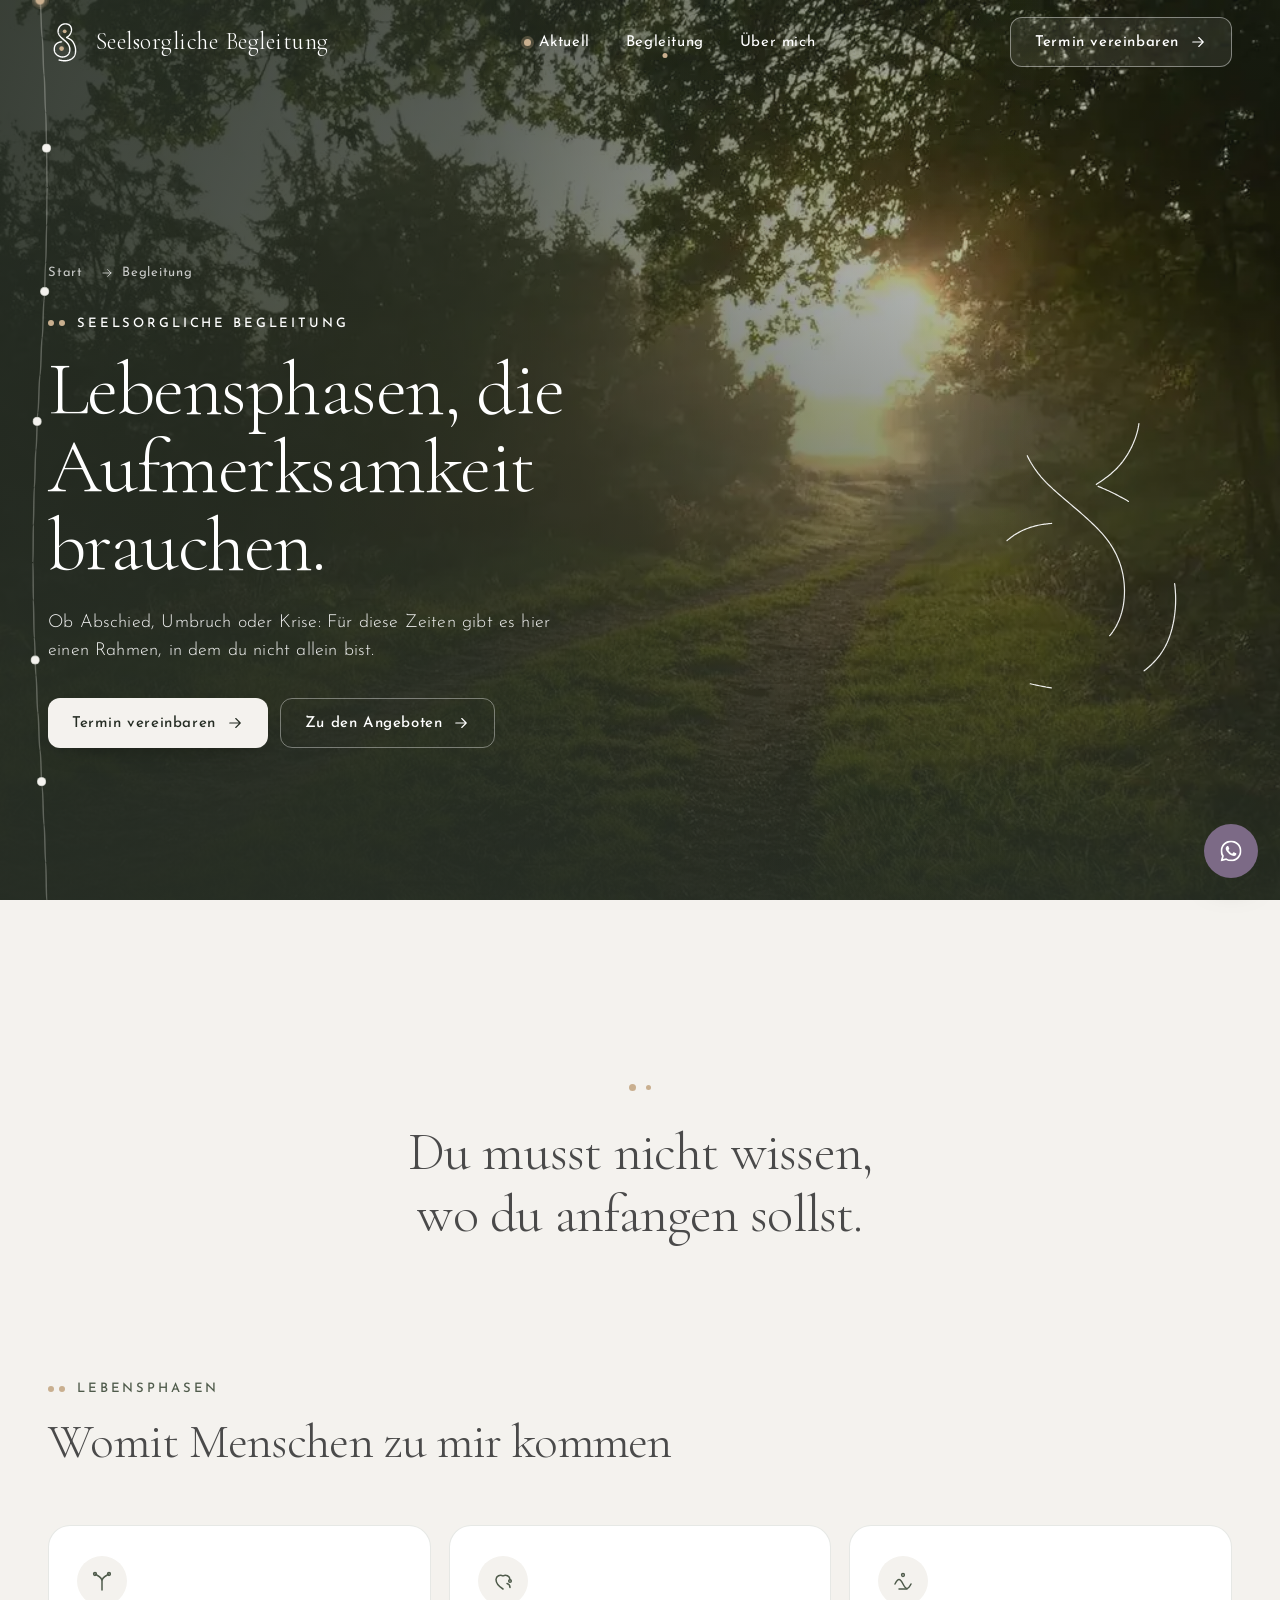
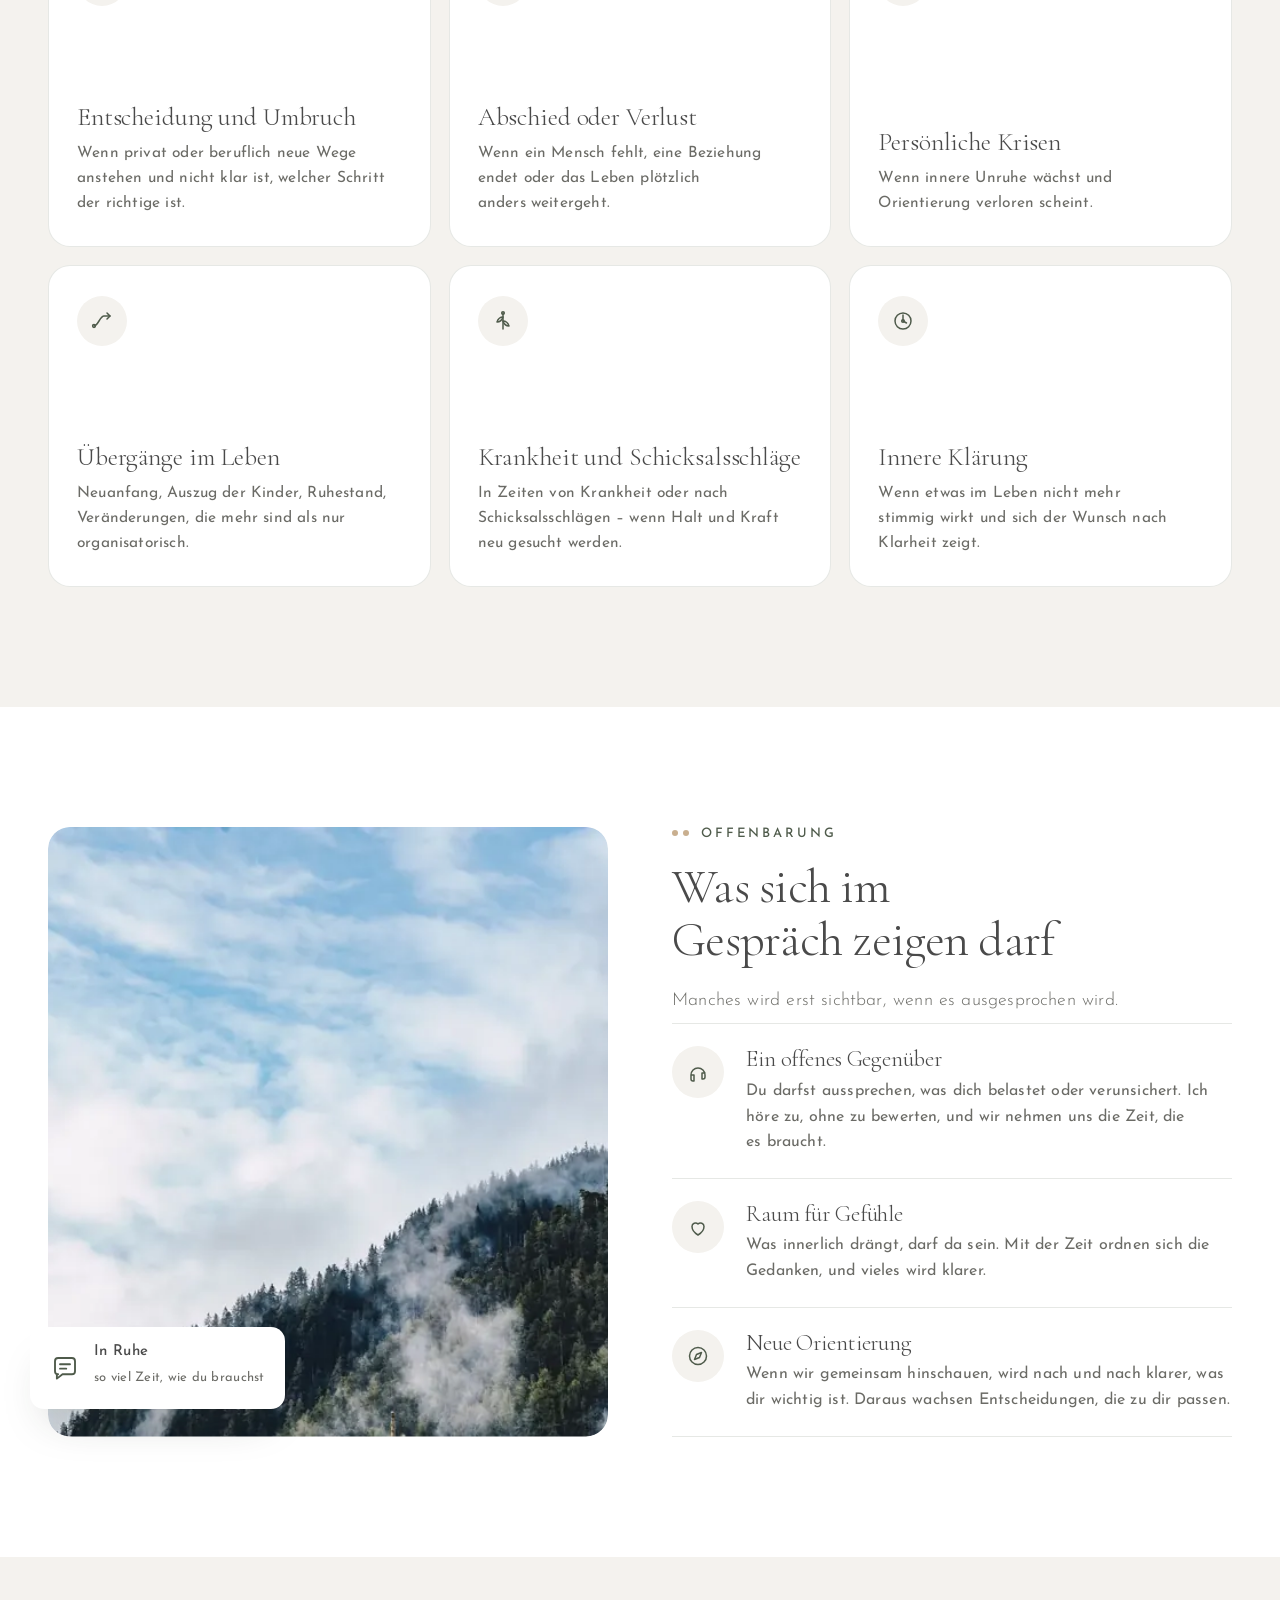
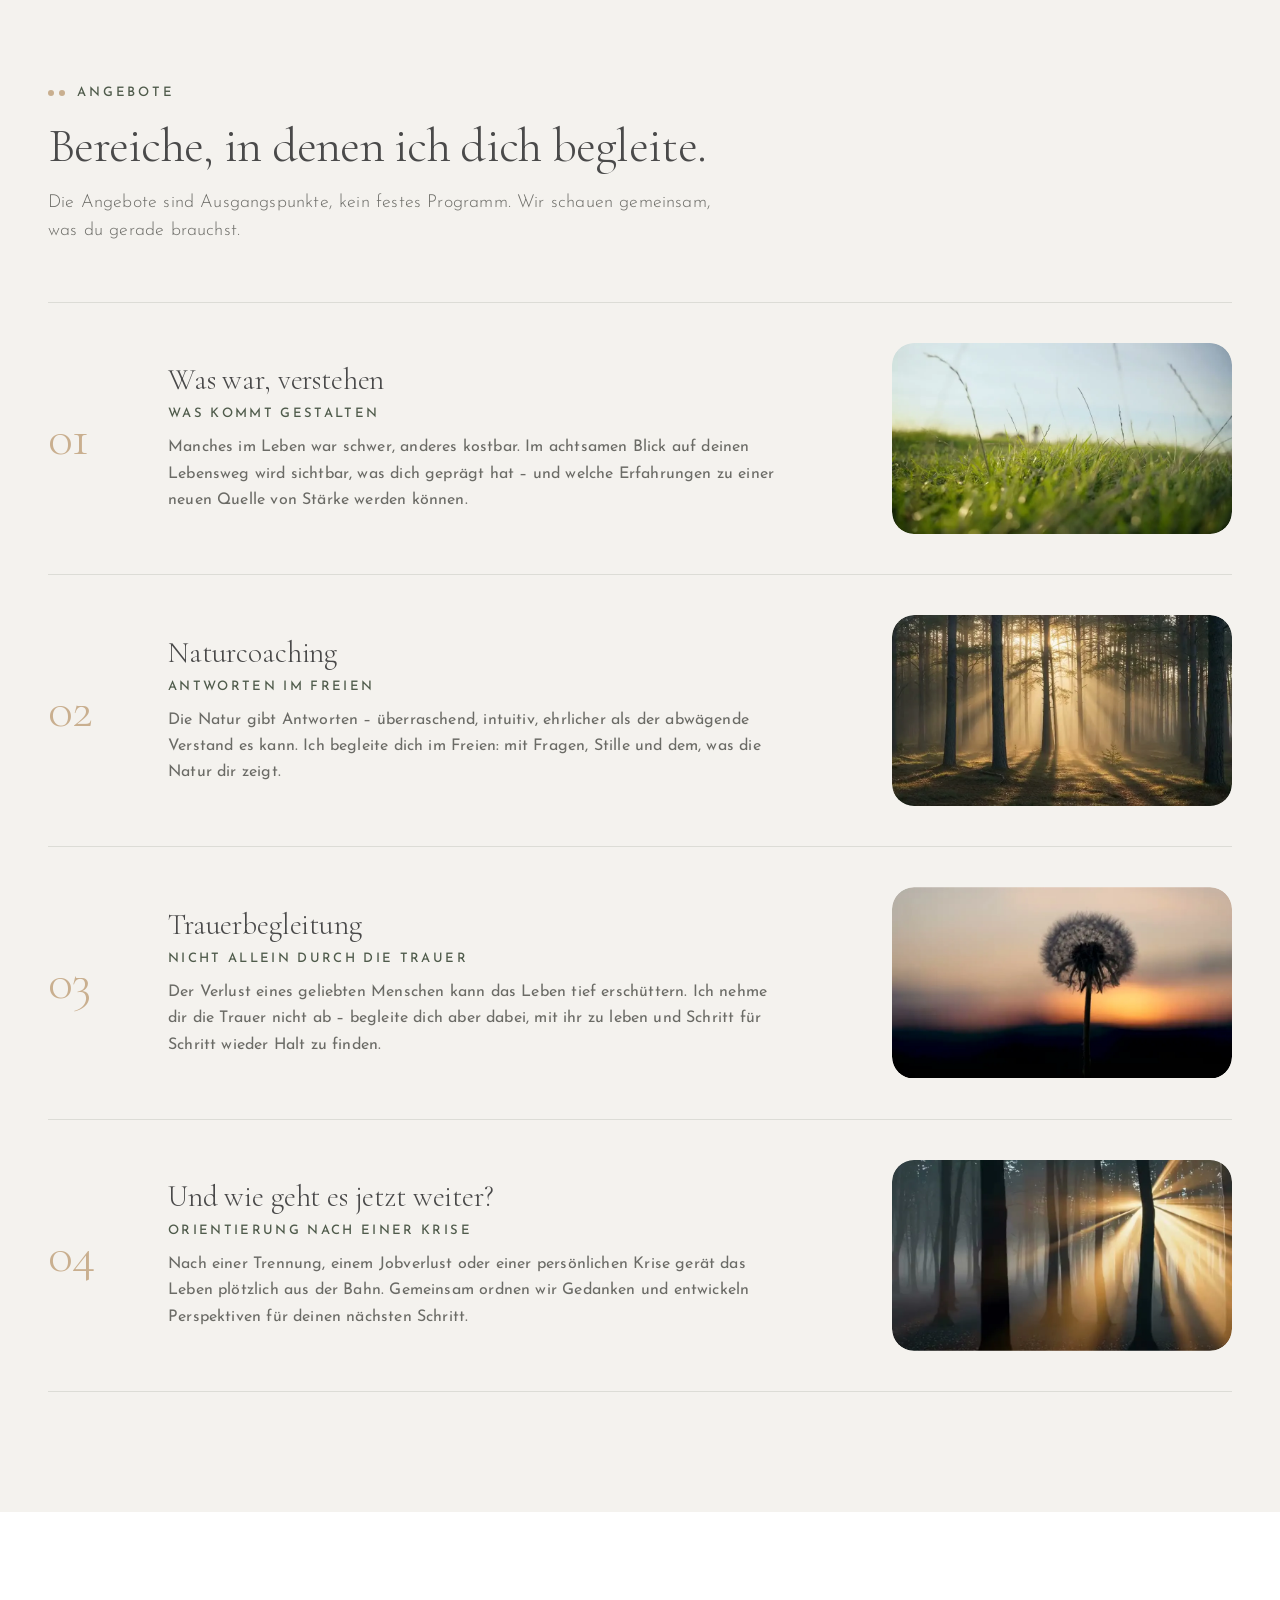
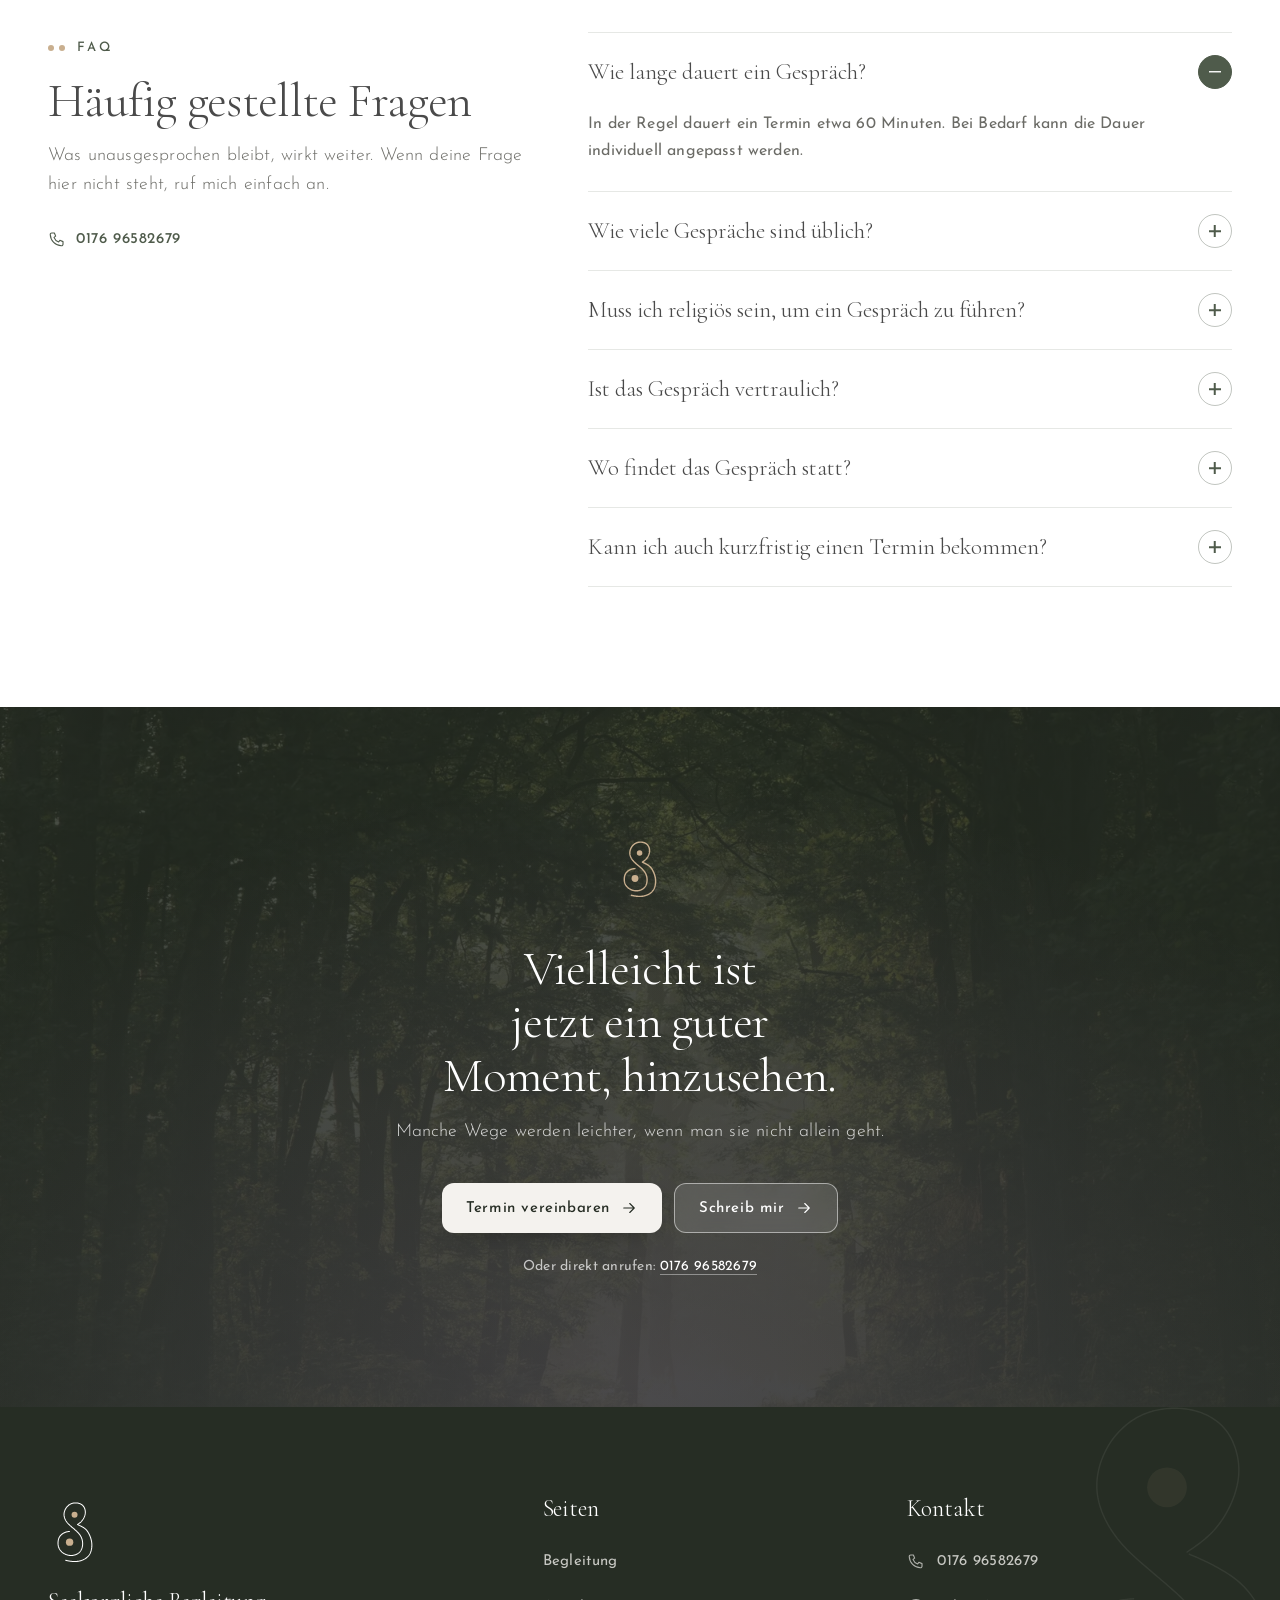
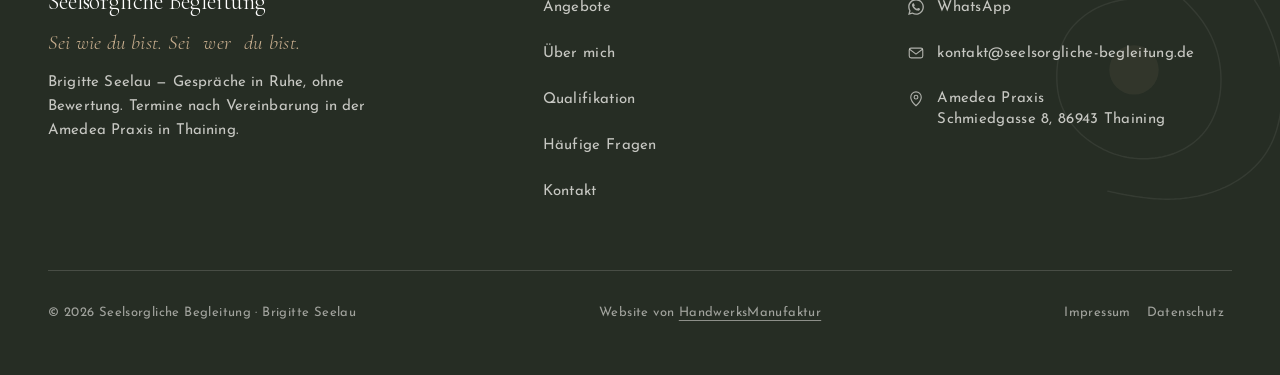
==== commit d7463936: "Kopf nur Seelsorgliche Begleitung, Thaining aus dem Hero, Motto wie/wer/was im Fuß Co-Authored-By: C" ====
--- a/begleitung/index.html
+++ b/begleitung/index.html
@@ -663,14 +663,19 @@
   .hero .knoepfe{flex-direction:row;flex-wrap:wrap;align-items:center;gap:6px 20px}
   .hero .knoepfe .btn{width:auto;min-height:46px;padding:12px 20px;font-size:14px;gap:8px}
   .hero .knoepfe .btn-hell{border:0;padding:12px 2px;background:none;text-decoration:underline;text-decoration-color:rgba(255,255,255,.4);text-underline-offset:5px}
-  .hero-hinweis{margin-top:20px;font-size:13px;padding:7px 14px 7px 10px}
+  .hero-hinweis{margin-top:20px;font-size:13px;padding:9px 14px 9px 10px;min-height:44px}
   .h1-ober{margin-bottom:16px}
 }
 @media (max-width:640px){.ober-ort{display:none}}
 .h1-ober{gap:0}.h1-ober::before{margin-right:23px}
 header:not(.fest) .header-cta .btn-lila{background:rgba(255,255,255,.08);border:1px solid rgba(255,255,255,.42);box-shadow:none}
 header:not(.fest) .header-cta .btn-lila:hover{background:rgba(255,255,255,.16);border-color:rgba(255,255,255,.75)}
-.fuss-marke .fuss-motto{font:300 italic 1.3rem/1.35 var(--serif);color:var(--gold)}</style>
+.fuss-marke .fuss-motto{font:300 italic 1.3rem/1.35 var(--serif);color:var(--gold)}
+.hero-hinweis{min-height:44px}
+
+/* Motto im Fuß: das Wort wechselt wie → wer → was (Noah, 14.11.2026) */
+.motto-wort{display:inline-block;min-width:2.1em;text-align:center;transition:opacity .45s ease,transform .45s ease}
+.motto-wort.weg{opacity:0;transform:translateY(.3em)}</style>
 <script type="application/ld+json">{"@context": "https://schema.org", "@type": "LocalBusiness", "name": "Seelsorgliche Begleitung", "alternateName": "Seelsorgliche Begleitung Brigitte Seelau", "url": "https://seelsorgliche-begleitung.de/", "telephone": "+49 176 96582679", "email": "kontakt@seelsorgliche-begleitung.de", "image": "https://seelsorgliche-begleitung.de/assets/img/og.jpg", "founder": {"@type": "Person", "name": "Brigitte Seelau"}, "priceRange": "$$", "address": {"@type": "PostalAddress", "name": "Amedea Praxis", "streetAddress": "Schmiedgasse 8", "postalCode": "86943", "addressLocality": "Thaining", "addressRegion": "Bayern", "addressCountry": "DE"}, "geo": {"@type": "GeoCoordinates", "latitude": 47.97, "longitude": 10.95}, "description": "Seelsorgliche Begleitung in Thaining bei Landsberg am Lech: Gespräche in Krisen, bei Trauer, Abschied, Übergängen und Entscheidungen. Termine nach Vereinbarung.", "areaServed": [{"@type": "City", "name": "Thaining"}, {"@type": "City", "name": "Landsberg am Lech"}, {"@type": "City", "name": "Kaufering"}, {"@type": "City", "name": "Schwifting"}, {"@type": "City", "name": "Reichling"}, {"@type": "City", "name": "Dießen am Ammersee"}, {"@type": "City", "name": "Weilheim in Oberbayern"}, {"@type": "City", "name": "Schongau"}, {"@type": "AdministrativeArea", "name": "Landkreis Landsberg am Lech"}], "hasOfferCatalog": {"@type": "OfferCatalog", "name": "Seelsorgliche Begleitung", "itemListElement": [{"@type": "Offer", "itemOffered": {"@type": "Service", "name": "Seelsorgliche Einzelgespräche"}}, {"@type": "Offer", "itemOffered": {"@type": "Service", "name": "Trauerbegleitung"}}, {"@type": "Offer", "itemOffered": {"@type": "Service", "name": "Begleitung in Krisen"}}, {"@type": "Offer", "itemOffered": {"@type": "Service", "name": "Begleitung bei Entscheidungen und Übergängen"}}, {"@type": "Offer", "itemOffered": {"@type": "Service", "name": "Naturcoaching"}}, {"@type": "Offer", "itemOffered": {"@type": "Service", "name": "Novembergespräche"}}]}, "knowsAbout": ["Seelsorge", "Seelsorgliche Begleitung", "Trauerbegleitung", "Naturcoaching", "Krisenbegleitung", "Lebensübergänge", "Ignatianische Spiritualität"]}</script><script type="application/ld+json">{"@context": "https://schema.org", "@type": "BreadcrumbList", "itemListElement": [{"@type": "ListItem", "position": 1, "name": "Start", "item": "https://seelsorgliche-begleitung.de/"}, {"@type": "ListItem", "position": 2, "name": "Begleitung", "item": "https://seelsorgliche-begleitung.de/begleitung/"}]}</script><script type="application/ld+json">{"@context": "https://schema.org", "@type": "FAQPage", "mainEntity": [{"@type": "Question", "name": "Wie lange dauert ein Gespräch?", "acceptedAnswer": {"@type": "Answer", "text": "In der Regel dauert ein Termin etwa 60 Minuten. Bei Bedarf kann die Dauer individuell angepasst werden."}}, {"@type": "Question", "name": "Wie viele Gespräche sind üblich?", "acceptedAnswer": {"@type": "Answer", "text": "Das ist individuell unterschiedlich. Manche Menschen kommen für einzelne Gespräche, andere wünschen eine längere Begleitung über einen gewissen Zeitraum. Der Rahmen wird gemeinsam abgestimmt."}}, {"@type": "Question", "name": "Muss ich religiös sein, um ein Gespräch zu führen?", "acceptedAnswer": {"@type": "Answer", "text": "Nein. Seelsorge steht allen Menschen offen – unabhängig von religiöser Prägung oder Zugehörigkeit."}}, {"@type": "Question", "name": "Ist das Gespräch vertraulich?", "acceptedAnswer": {"@type": "Answer", "text": "Ja. Alles, was besprochen wird, bleibt selbstverständlich vertraulich."}}, {"@type": "Question", "name": "Wo findet das Gespräch statt?", "acceptedAnswer": {"@type": "Answer", "text": "Gespräche können in der Amedea Praxis stattfinden oder nach Absprache auch in einem anderen passenden Rahmen, zum Beispiel bei einem Spaziergang."}}, {"@type": "Question", "name": "Kann ich auch kurzfristig einen Termin bekommen?", "acceptedAnswer": {"@type": "Answer", "text": "Je nach Verfügbarkeit sind auch kurzfristige Termine möglich. Am besten meldest du dich direkt bei mir."}}]}</script>
 <script>document.documentElement.classList.replace('kein-js','js');try{var r=document.referrer;if(r&&new URL(r).host===location.host)document.documentElement.classList.add('ankunft');}catch(e){}</script>
 </head>
@@ -682,7 +687,7 @@
 
 <header class="ueber-dunkel">
   <div class="wrap">
-    <a class="marke" href="/" aria-label="Seelsorgliche Begleitung — Startseite"><svg viewBox="8 14 84 116" aria-hidden="true" class="zeichen marke-zeichen" width="84" height="116"><path class="haar" pathLength="1" d="M54.00 59.50 L54.25 59.32 L55.24 58.65 L55.44 58.52 L55.64 58.38 L56.05 58.08 L56.48 57.77 L56.87 57.49 L57.28 57.17 L57.71 56.82 L58.14 56.47 L58.57 56.09 L59.00 55.70 L59.43 55.30 L59.84 54.88 L60.24 54.45 L60.63 54.01 L61.01 53.55 L61.38 53.09 L61.73 52.61 L62.07 52.13 L62.40 51.63 L62.72 51.13 L63.03 50.61 L63.32 50.09 L63.60 49.57 L63.87 49.04 L64.12 48.50 L64.36 47.96 L64.59 47.41 L64.81 46.86 L65.01 46.30 L65.19 45.74 L65.36 45.17 L65.51 44.61 L65.65 44.04 L65.77 43.46 L65.87 42.89 L65.95 42.31 L66.01 41.73 L66.05 41.14 L66.07 40.56 L66.06 39.97 L66.03 39.38 L65.98 38.79 L65.91 38.20 L65.82 37.62 L65.71 37.03 L65.57 36.45 L65.42 35.88 L65.25 35.31 L65.05 34.76 L64.84 34.22 L64.62 33.69 L64.37 33.18 L64.11 32.69 L63.83 32.21 L63.54 31.76 L63.23 31.32 L62.90 30.90 L62.56 30.50 L62.20 30.12 L61.83 29.76 L61.44 29.41 L61.04 29.08 L60.63 28.77 L60.21 28.48 L59.77 28.20 L59.32 27.94 L58.86 27.69 L58.39 27.46 L57.91 27.25 L57.42 27.05 L56.93 26.87 L56.42 26.71 L55.90 26.56 L55.37 26.43 L54.84 26.31 L54.30 26.21 L53.76 26.13 L53.21 26.06 L52.65 26.01 L52.10 25.98 L51.53 25.96 L50.97 25.96 L50.40 25.97 L49.83 26.00 L49.26 26.04 L48.68 26.10 L48.11 26.18 L47.54 26.28 L46.96 26.39 L46.39 26.52 L45.83 26.67 L45.27 26.84 L44.71 27.03 L44.16 27.24 L43.62 27.47 L43.08 27.72 L42.56 27.99 L42.04 28.28 L41.53 28.59 L41.03 28.92 L40.54 29.27 L40.05 29.63 L39.58 30.02 L39.13 30.42 L38.68 30.84 L38.25 31.27 L37.83 31.72 L37.42 32.18 L37.03 32.65 L36.66 33.14 L36.30 33.65 L35.96 34.16 L35.63 34.69 L35.32 35.23 L35.03 35.78 L34.75 36.34 L34.49 36.91 L34.25 37.48 L34.03 38.06 L33.83 38.64 L33.64 39.22 L33.48 39.80 L33.34 40.39 L33.22 40.97 L33.12 41.55 L33.04 42.13 L32.98 42.70 L32.94 43.28 L32.93 43.85 L32.93 44.43 L32.96 45.00 L33.00 45.57 L33.07 46.15 L33.16 46.72 L33.27 47.29 L33.40 47.87 L33.55 48.44 L33.72 49.02 L33.92 49.60 L34.13 50.18 L34.37 50.75 L34.63 51.33 L34.90 51.91 L35.20 52.48 L35.51 53.05 L35.84 53.62 L36.19 54.19 L36.55 54.74 L36.92 55.29 L37.32 55.83 L37.72 56.37 L38.14 56.89 L38.57 57.41 L39.02 57.91 L39.48 58.41 L39.94 58.90 L40.42 59.38 L40.91 59.85 L41.41 60.32 L41.91 60.79 L42.42 61.24 L42.93 61.70 L43.44 62.15 L43.95 62.59 L44.47 63.03 L44.98 63.47 L45.49 63.91 L46.00 64.35 L46.51 64.78 L47.02 65.21 L47.53 65.64 L48.03 66.07 L48.54 66.50 L49.04 66.93 L49.53 67.36 L50.02 67.79 L50.51 68.22 L51.00 68.65 L51.48 69.09 L51.96 69.53 L52.43 69.97 L52.89 70.41 L53.35 70.85 L53.81 71.30 L54.26 71.76 L54.70 72.21 L55.13 72.68 L55.55 73.14 L55.97 73.62 L56.37 74.10 L56.76 74.59 L57.14 75.08 L57.51 75.58 L57.86 76.10 L58.20 76.62 L58.53 77.15 L58.84 77.68 L59.14 78.23 L59.43 78.78 L59.70 79.34 L59.96 79.91 L60.20 80.48 L60.43 81.07 L60.64 81.66 L60.84 82.25 L61.02 82.85 L61.18 83.46 L61.33 84.08 L61.46 84.70 L61.57 85.33 L61.66 85.96 L61.74 86.60 L61.81 87.24 L61.85 87.88 L61.88 88.52 L61.90 89.16 L61.89 89.80 L61.87 90.43 L61.84 91.06 L61.79 91.68 L61.72 92.30 L61.64 92.90 L61.54 93.50 L61.42 94.09 L61.29 94.67 L61.15 95.24 L60.98 95.80 L60.81 96.36 L60.61 96.90 L60.41 97.43 L60.18 97.95 L59.95 98.45 L59.70 98.95 L59.43 99.43 L59.15 99.90 L58.86 100.36 L58.55 100.81 L58.23 101.24 L57.89 101.66 L57.55 102.06 L57.18 102.45 L56.81 102.83 L56.42 103.19 L56.02 103.54 L55.61 103.88 L55.19 104.20 L54.76 104.51 L54.31 104.81 L53.86 105.10 L53.39 105.36 L52.92 105.62 L52.43 105.86 L51.94 106.09 L51.43 106.31 L50.92 106.51 L50.39 106.69 L49.86 106.86 L49.32 107.02 L48.77 107.16 L48.22 107.29 L47.66 107.40 L47.09 107.50 L46.52 107.58 L45.94 107.64 L45.36 107.69 L44.77 107.73 L44.18 107.75 L43.58 107.75 L42.98 107.73 L42.37 107.70 L41.77 107.65 L41.16 107.58 L40.55 107.50 L39.94 107.40 L39.33 107.27 L38.72 107.13 L38.12 106.97 L37.51 106.79 L36.91 106.59 L36.31 106.36 L35.71 106.12 L35.12 105.86 L34.53 105.59 L33.95 105.29 L33.37 104.98 L32.81 104.65 L32.25 104.31 L31.71 103.95 L31.18 103.57 L30.66 103.19 L30.16 102.79 L29.67 102.38 L29.20 101.95 L28.75 101.51 L28.31 101.06 L27.90 100.60 L27.49 100.13 L27.11 99.64 L26.74 99.15 L26.40 98.64 L26.07 98.13 L25.76 97.60 L25.47 97.07 L25.20 96.52 L24.96 95.97 L24.73 95.41 L24.53 94.84 L24.34 94.26 L24.18 93.68 L24.04 93.09 L23.92 92.49 L23.82 91.89 L23.74 91.29 L23.68 90.68 L23.63 90.07 L23.60 89.46 L23.59 88.85 L23.59 88.24 L23.60 87.63 L23.63 87.03 L23.68 86.42 L23.74 85.82 L23.81 85.23 L23.90 84.63 L24.00 84.05 L24.12 83.46 L24.26 82.89 L24.41 82.32 L24.58 81.77 L24.77 81.22 L24.98 80.68 L25.21 80.16 L25.46 79.65 L25.72 79.15 L26.01 78.66 L26.32 78.19 L26.64 77.73 L26.99 77.29 L27.34 76.86 L27.72 76.45 L28.10 76.05 L28.50 75.66 L28.90 75.29 L29.32 74.94 L29.74 74.60 L30.16 74.27 L30.58 73.97 L31.01 73.67 L31.44 73.40 L31.88 73.14 L32.31 72.90 L32.74 72.67 L33.17 72.45 L33.61 72.26 L34.04 72.07 L34.46 71.90 L34.89 71.74 L35.31 71.59 L35.73 71.45 L36.14 71.32 L36.54 71.21 L36.94 71.10 L37.33 71.00 L37.71 70.92 L38.08 70.84 L38.44 70.77 L38.79 70.71 L39.13 70.65 L39.45 70.61 L39.74 70.57 L40.05 70.54 L40.35 70.50 L40.49 70.49 L40.63 70.48 L41.32 70.42 L41.50 70.40"/><path class="haar" pathLength="1" d="M54.50 60.00 L54.72 60.10 L55.57 60.45 L55.74 60.53 L55.92 60.61 L56.28 60.77 L56.67 60.94 L57.02 61.10 L57.40 61.27 L57.82 61.46 L58.25 61.67 L58.68 61.88 L59.14 62.10 L59.60 62.34 L60.07 62.58 L60.55 62.84 L61.03 63.10 L61.52 63.37 L62.02 63.65 L62.52 63.94 L63.02 64.25 L63.52 64.57 L64.01 64.89 L64.51 65.24 L64.99 65.59 L65.47 65.97 L65.94 66.36 L66.40 66.76 L66.85 67.18 L67.28 67.62 L67.70 68.07 L68.11 68.54 L68.51 69.02 L68.89 69.52 L69.26 70.04 L69.63 70.57 L69.98 71.11 L70.33 71.66 L70.67 72.23 L71.00 72.81 L71.32 73.40 L71.64 74.00 L71.95 74.61 L72.25 75.23 L72.54 75.86 L72.83 76.50 L73.11 77.16 L73.39 77.81 L73.65 78.48 L73.91 79.16 L74.15 79.84 L74.38 80.52 L74.60 81.22 L74.81 81.91 L75.00 82.61 L75.18 83.31 L75.35 84.01 L75.50 84.72 L75.64 85.42 L75.77 86.13 L75.88 86.84 L75.97 87.55 L76.05 88.27 L76.11 88.98 L76.16 89.70 L76.20 90.42 L76.22 91.14 L76.22 91.86 L76.21 92.58 L76.18 93.31 L76.14 94.03 L76.08 94.76 L76.00 95.49 L75.91 96.22 L75.80 96.95 L75.68 97.67 L75.54 98.39 L75.38 99.11 L75.21 99.82 L75.02 100.52 L74.82 101.20 L74.59 101.88 L74.35 102.53 L74.10 103.18 L73.83 103.80 L73.54 104.41 L73.23 105.00 L72.91 105.57 L72.57 106.13 L72.22 106.67 L71.85 107.19 L71.46 107.70 L71.06 108.20 L70.65 108.68 L70.22 109.14 L69.78 109.60 L69.32 110.04 L68.85 110.47 L68.37 110.88 L67.87 111.29 L67.37 111.68 L66.85 112.05 L66.31 112.42 L65.77 112.77 L65.21 113.11 L64.65 113.44 L64.07 113.76 L63.48 114.06 L62.89 114.35 L62.28 114.62 L61.67 114.88 L61.04 115.12 L60.41 115.36 L59.77 115.57 L59.12 115.78 L58.47 115.97 L57.80 116.15 L57.14 116.31 L56.46 116.46 L55.79 116.59 L55.11 116.71 L54.43 116.82 L53.74 116.91 L53.06 116.99 L52.38 117.06 L51.70 117.11 L51.03 117.15 L50.35 117.17 L49.68 117.19 L49.01 117.18 L48.35 117.17 L47.69 117.14 L47.04 117.11 L46.39 117.06 L45.75 117.01 L45.12 116.95 L44.49 116.88 L43.88 116.81 L43.28 116.73 L42.68 116.65 L42.10 116.57 L41.53 116.48 L40.97 116.39 L40.43 116.30 L39.91 116.21 L39.40 116.11 L38.90 116.02 L38.45 115.93 L38.04 115.85 L37.58 115.75 L37.16 115.66 L36.95 115.62 L36.75 115.58 L35.76 115.35 L35.50 115.30"/><circle class="punkt" cx="49.3" cy="44.4" r="4.64"/><circle class="punkt" cx="41.6" cy="87.0" r="5.76"/></svg><b>Seelsorgliche Begleitung<small>Brigitte Seelau · Thaining</small></b></a>
+    <a class="marke" href="/" aria-label="Seelsorgliche Begleitung — Startseite"><svg viewBox="8 14 84 116" aria-hidden="true" class="zeichen marke-zeichen" width="84" height="116"><path class="haar" pathLength="1" d="M54.00 59.50 L54.25 59.32 L55.24 58.65 L55.44 58.52 L55.64 58.38 L56.05 58.08 L56.48 57.77 L56.87 57.49 L57.28 57.17 L57.71 56.82 L58.14 56.47 L58.57 56.09 L59.00 55.70 L59.43 55.30 L59.84 54.88 L60.24 54.45 L60.63 54.01 L61.01 53.55 L61.38 53.09 L61.73 52.61 L62.07 52.13 L62.40 51.63 L62.72 51.13 L63.03 50.61 L63.32 50.09 L63.60 49.57 L63.87 49.04 L64.12 48.50 L64.36 47.96 L64.59 47.41 L64.81 46.86 L65.01 46.30 L65.19 45.74 L65.36 45.17 L65.51 44.61 L65.65 44.04 L65.77 43.46 L65.87 42.89 L65.95 42.31 L66.01 41.73 L66.05 41.14 L66.07 40.56 L66.06 39.97 L66.03 39.38 L65.98 38.79 L65.91 38.20 L65.82 37.62 L65.71 37.03 L65.57 36.45 L65.42 35.88 L65.25 35.31 L65.05 34.76 L64.84 34.22 L64.62 33.69 L64.37 33.18 L64.11 32.69 L63.83 32.21 L63.54 31.76 L63.23 31.32 L62.90 30.90 L62.56 30.50 L62.20 30.12 L61.83 29.76 L61.44 29.41 L61.04 29.08 L60.63 28.77 L60.21 28.48 L59.77 28.20 L59.32 27.94 L58.86 27.69 L58.39 27.46 L57.91 27.25 L57.42 27.05 L56.93 26.87 L56.42 26.71 L55.90 26.56 L55.37 26.43 L54.84 26.31 L54.30 26.21 L53.76 26.13 L53.21 26.06 L52.65 26.01 L52.10 25.98 L51.53 25.96 L50.97 25.96 L50.40 25.97 L49.83 26.00 L49.26 26.04 L48.68 26.10 L48.11 26.18 L47.54 26.28 L46.96 26.39 L46.39 26.52 L45.83 26.67 L45.27 26.84 L44.71 27.03 L44.16 27.24 L43.62 27.47 L43.08 27.72 L42.56 27.99 L42.04 28.28 L41.53 28.59 L41.03 28.92 L40.54 29.27 L40.05 29.63 L39.58 30.02 L39.13 30.42 L38.68 30.84 L38.25 31.27 L37.83 31.72 L37.42 32.18 L37.03 32.65 L36.66 33.14 L36.30 33.65 L35.96 34.16 L35.63 34.69 L35.32 35.23 L35.03 35.78 L34.75 36.34 L34.49 36.91 L34.25 37.48 L34.03 38.06 L33.83 38.64 L33.64 39.22 L33.48 39.80 L33.34 40.39 L33.22 40.97 L33.12 41.55 L33.04 42.13 L32.98 42.70 L32.94 43.28 L32.93 43.85 L32.93 44.43 L32.96 45.00 L33.00 45.57 L33.07 46.15 L33.16 46.72 L33.27 47.29 L33.40 47.87 L33.55 48.44 L33.72 49.02 L33.92 49.60 L34.13 50.18 L34.37 50.75 L34.63 51.33 L34.90 51.91 L35.20 52.48 L35.51 53.05 L35.84 53.62 L36.19 54.19 L36.55 54.74 L36.92 55.29 L37.32 55.83 L37.72 56.37 L38.14 56.89 L38.57 57.41 L39.02 57.91 L39.48 58.41 L39.94 58.90 L40.42 59.38 L40.91 59.85 L41.41 60.32 L41.91 60.79 L42.42 61.24 L42.93 61.70 L43.44 62.15 L43.95 62.59 L44.47 63.03 L44.98 63.47 L45.49 63.91 L46.00 64.35 L46.51 64.78 L47.02 65.21 L47.53 65.64 L48.03 66.07 L48.54 66.50 L49.04 66.93 L49.53 67.36 L50.02 67.79 L50.51 68.22 L51.00 68.65 L51.48 69.09 L51.96 69.53 L52.43 69.97 L52.89 70.41 L53.35 70.85 L53.81 71.30 L54.26 71.76 L54.70 72.21 L55.13 72.68 L55.55 73.14 L55.97 73.62 L56.37 74.10 L56.76 74.59 L57.14 75.08 L57.51 75.58 L57.86 76.10 L58.20 76.62 L58.53 77.15 L58.84 77.68 L59.14 78.23 L59.43 78.78 L59.70 79.34 L59.96 79.91 L60.20 80.48 L60.43 81.07 L60.64 81.66 L60.84 82.25 L61.02 82.85 L61.18 83.46 L61.33 84.08 L61.46 84.70 L61.57 85.33 L61.66 85.96 L61.74 86.60 L61.81 87.24 L61.85 87.88 L61.88 88.52 L61.90 89.16 L61.89 89.80 L61.87 90.43 L61.84 91.06 L61.79 91.68 L61.72 92.30 L61.64 92.90 L61.54 93.50 L61.42 94.09 L61.29 94.67 L61.15 95.24 L60.98 95.80 L60.81 96.36 L60.61 96.90 L60.41 97.43 L60.18 97.95 L59.95 98.45 L59.70 98.95 L59.43 99.43 L59.15 99.90 L58.86 100.36 L58.55 100.81 L58.23 101.24 L57.89 101.66 L57.55 102.06 L57.18 102.45 L56.81 102.83 L56.42 103.19 L56.02 103.54 L55.61 103.88 L55.19 104.20 L54.76 104.51 L54.31 104.81 L53.86 105.10 L53.39 105.36 L52.92 105.62 L52.43 105.86 L51.94 106.09 L51.43 106.31 L50.92 106.51 L50.39 106.69 L49.86 106.86 L49.32 107.02 L48.77 107.16 L48.22 107.29 L47.66 107.40 L47.09 107.50 L46.52 107.58 L45.94 107.64 L45.36 107.69 L44.77 107.73 L44.18 107.75 L43.58 107.75 L42.98 107.73 L42.37 107.70 L41.77 107.65 L41.16 107.58 L40.55 107.50 L39.94 107.40 L39.33 107.27 L38.72 107.13 L38.12 106.97 L37.51 106.79 L36.91 106.59 L36.31 106.36 L35.71 106.12 L35.12 105.86 L34.53 105.59 L33.95 105.29 L33.37 104.98 L32.81 104.65 L32.25 104.31 L31.71 103.95 L31.18 103.57 L30.66 103.19 L30.16 102.79 L29.67 102.38 L29.20 101.95 L28.75 101.51 L28.31 101.06 L27.90 100.60 L27.49 100.13 L27.11 99.64 L26.74 99.15 L26.40 98.64 L26.07 98.13 L25.76 97.60 L25.47 97.07 L25.20 96.52 L24.96 95.97 L24.73 95.41 L24.53 94.84 L24.34 94.26 L24.18 93.68 L24.04 93.09 L23.92 92.49 L23.82 91.89 L23.74 91.29 L23.68 90.68 L23.63 90.07 L23.60 89.46 L23.59 88.85 L23.59 88.24 L23.60 87.63 L23.63 87.03 L23.68 86.42 L23.74 85.82 L23.81 85.23 L23.90 84.63 L24.00 84.05 L24.12 83.46 L24.26 82.89 L24.41 82.32 L24.58 81.77 L24.77 81.22 L24.98 80.68 L25.21 80.16 L25.46 79.65 L25.72 79.15 L26.01 78.66 L26.32 78.19 L26.64 77.73 L26.99 77.29 L27.34 76.86 L27.72 76.45 L28.10 76.05 L28.50 75.66 L28.90 75.29 L29.32 74.94 L29.74 74.60 L30.16 74.27 L30.58 73.97 L31.01 73.67 L31.44 73.40 L31.88 73.14 L32.31 72.90 L32.74 72.67 L33.17 72.45 L33.61 72.26 L34.04 72.07 L34.46 71.90 L34.89 71.74 L35.31 71.59 L35.73 71.45 L36.14 71.32 L36.54 71.21 L36.94 71.10 L37.33 71.00 L37.71 70.92 L38.08 70.84 L38.44 70.77 L38.79 70.71 L39.13 70.65 L39.45 70.61 L39.74 70.57 L40.05 70.54 L40.35 70.50 L40.49 70.49 L40.63 70.48 L41.32 70.42 L41.50 70.40"/><path class="haar" pathLength="1" d="M54.50 60.00 L54.72 60.10 L55.57 60.45 L55.74 60.53 L55.92 60.61 L56.28 60.77 L56.67 60.94 L57.02 61.10 L57.40 61.27 L57.82 61.46 L58.25 61.67 L58.68 61.88 L59.14 62.10 L59.60 62.34 L60.07 62.58 L60.55 62.84 L61.03 63.10 L61.52 63.37 L62.02 63.65 L62.52 63.94 L63.02 64.25 L63.52 64.57 L64.01 64.89 L64.51 65.24 L64.99 65.59 L65.47 65.97 L65.94 66.36 L66.40 66.76 L66.85 67.18 L67.28 67.62 L67.70 68.07 L68.11 68.54 L68.51 69.02 L68.89 69.52 L69.26 70.04 L69.63 70.57 L69.98 71.11 L70.33 71.66 L70.67 72.23 L71.00 72.81 L71.32 73.40 L71.64 74.00 L71.95 74.61 L72.25 75.23 L72.54 75.86 L72.83 76.50 L73.11 77.16 L73.39 77.81 L73.65 78.48 L73.91 79.16 L74.15 79.84 L74.38 80.52 L74.60 81.22 L74.81 81.91 L75.00 82.61 L75.18 83.31 L75.35 84.01 L75.50 84.72 L75.64 85.42 L75.77 86.13 L75.88 86.84 L75.97 87.55 L76.05 88.27 L76.11 88.98 L76.16 89.70 L76.20 90.42 L76.22 91.14 L76.22 91.86 L76.21 92.58 L76.18 93.31 L76.14 94.03 L76.08 94.76 L76.00 95.49 L75.91 96.22 L75.80 96.95 L75.68 97.67 L75.54 98.39 L75.38 99.11 L75.21 99.82 L75.02 100.52 L74.82 101.20 L74.59 101.88 L74.35 102.53 L74.10 103.18 L73.83 103.80 L73.54 104.41 L73.23 105.00 L72.91 105.57 L72.57 106.13 L72.22 106.67 L71.85 107.19 L71.46 107.70 L71.06 108.20 L70.65 108.68 L70.22 109.14 L69.78 109.60 L69.32 110.04 L68.85 110.47 L68.37 110.88 L67.87 111.29 L67.37 111.68 L66.85 112.05 L66.31 112.42 L65.77 112.77 L65.21 113.11 L64.65 113.44 L64.07 113.76 L63.48 114.06 L62.89 114.35 L62.28 114.62 L61.67 114.88 L61.04 115.12 L60.41 115.36 L59.77 115.57 L59.12 115.78 L58.47 115.97 L57.80 116.15 L57.14 116.31 L56.46 116.46 L55.79 116.59 L55.11 116.71 L54.43 116.82 L53.74 116.91 L53.06 116.99 L52.38 117.06 L51.70 117.11 L51.03 117.15 L50.35 117.17 L49.68 117.19 L49.01 117.18 L48.35 117.17 L47.69 117.14 L47.04 117.11 L46.39 117.06 L45.75 117.01 L45.12 116.95 L44.49 116.88 L43.88 116.81 L43.28 116.73 L42.68 116.65 L42.10 116.57 L41.53 116.48 L40.97 116.39 L40.43 116.30 L39.91 116.21 L39.40 116.11 L38.90 116.02 L38.45 115.93 L38.04 115.85 L37.58 115.75 L37.16 115.66 L36.95 115.62 L36.75 115.58 L35.76 115.35 L35.50 115.30"/><circle class="punkt" cx="49.3" cy="44.4" r="4.64"/><circle class="punkt" cx="41.6" cy="87.0" r="5.76"/></svg><b>Seelsorgliche Begleitung</b></a>
     <nav class="haupt" aria-label="Hauptmenü"><ul><li><a href="/#aktuell" class=nav-neu>Aktuell</a></li><li><a href="/begleitung/" class=aktiv>Begleitung</a></li><li><a href="/ueber-mich/">Über mich</a></li></ul></nav>
     <div class="header-cta"><a class="btn btn-lila" href="/kontakt/"><span>Termin vereinbaren</span><svg viewBox="0 0 24 24" aria-hidden="true" class="ic " width="24" height="24"><path d="M5 12h14M13 6l6 6-6 6"/></svg></a><button class="menu-knopf" type="button" aria-label="Menü öffnen" aria-expanded="false" aria-controls="menu"><span></span></button></div>
   </div>
@@ -770,7 +775,7 @@
   <div class="fuss-zeichen"><svg viewBox="8 14 84 116" aria-hidden="true" class="zeichen " width="84" height="116"><path class="haar" pathLength="1" d="M54.00 59.50 L54.25 59.32 L55.24 58.65 L55.44 58.52 L55.64 58.38 L56.05 58.08 L56.48 57.77 L56.87 57.49 L57.28 57.17 L57.71 56.82 L58.14 56.47 L58.57 56.09 L59.00 55.70 L59.43 55.30 L59.84 54.88 L60.24 54.45 L60.63 54.01 L61.01 53.55 L61.38 53.09 L61.73 52.61 L62.07 52.13 L62.40 51.63 L62.72 51.13 L63.03 50.61 L63.32 50.09 L63.60 49.57 L63.87 49.04 L64.12 48.50 L64.36 47.96 L64.59 47.41 L64.81 46.86 L65.01 46.30 L65.19 45.74 L65.36 45.17 L65.51 44.61 L65.65 44.04 L65.77 43.46 L65.87 42.89 L65.95 42.31 L66.01 41.73 L66.05 41.14 L66.07 40.56 L66.06 39.97 L66.03 39.38 L65.98 38.79 L65.91 38.20 L65.82 37.62 L65.71 37.03 L65.57 36.45 L65.42 35.88 L65.25 35.31 L65.05 34.76 L64.84 34.22 L64.62 33.69 L64.37 33.18 L64.11 32.69 L63.83 32.21 L63.54 31.76 L63.23 31.32 L62.90 30.90 L62.56 30.50 L62.20 30.12 L61.83 29.76 L61.44 29.41 L61.04 29.08 L60.63 28.77 L60.21 28.48 L59.77 28.20 L59.32 27.94 L58.86 27.69 L58.39 27.46 L57.91 27.25 L57.42 27.05 L56.93 26.87 L56.42 26.71 L55.90 26.56 L55.37 26.43 L54.84 26.31 L54.30 26.21 L53.76 26.13 L53.21 26.06 L52.65 26.01 L52.10 25.98 L51.53 25.96 L50.97 25.96 L50.40 25.97 L49.83 26.00 L49.26 26.04 L48.68 26.10 L48.11 26.18 L47.54 26.28 L46.96 26.39 L46.39 26.52 L45.83 26.67 L45.27 26.84 L44.71 27.03 L44.16 27.24 L43.62 27.47 L43.08 27.72 L42.56 27.99 L42.04 28.28 L41.53 28.59 L41.03 28.92 L40.54 29.27 L40.05 29.63 L39.58 30.02 L39.13 30.42 L38.68 30.84 L38.25 31.27 L37.83 31.72 L37.42 32.18 L37.03 32.65 L36.66 33.14 L36.30 33.65 L35.96 34.16 L35.63 34.69 L35.32 35.23 L35.03 35.78 L34.75 36.34 L34.49 36.91 L34.25 37.48 L34.03 38.06 L33.83 38.64 L33.64 39.22 L33.48 39.80 L33.34 40.39 L33.22 40.97 L33.12 41.55 L33.04 42.13 L32.98 42.70 L32.94 43.28 L32.93 43.85 L32.93 44.43 L32.96 45.00 L33.00 45.57 L33.07 46.15 L33.16 46.72 L33.27 47.29 L33.40 47.87 L33.55 48.44 L33.72 49.02 L33.92 49.60 L34.13 50.18 L34.37 50.75 L34.63 51.33 L34.90 51.91 L35.20 52.48 L35.51 53.05 L35.84 53.62 L36.19 54.19 L36.55 54.74 L36.92 55.29 L37.32 55.83 L37.72 56.37 L38.14 56.89 L38.57 57.41 L39.02 57.91 L39.48 58.41 L39.94 58.90 L40.42 59.38 L40.91 59.85 L41.41 60.32 L41.91 60.79 L42.42 61.24 L42.93 61.70 L43.44 62.15 L43.95 62.59 L44.47 63.03 L44.98 63.47 L45.49 63.91 L46.00 64.35 L46.51 64.78 L47.02 65.21 L47.53 65.64 L48.03 66.07 L48.54 66.50 L49.04 66.93 L49.53 67.36 L50.02 67.79 L50.51 68.22 L51.00 68.65 L51.48 69.09 L51.96 69.53 L52.43 69.97 L52.89 70.41 L53.35 70.85 L53.81 71.30 L54.26 71.76 L54.70 72.21 L55.13 72.68 L55.55 73.14 L55.97 73.62 L56.37 74.10 L56.76 74.59 L57.14 75.08 L57.51 75.58 L57.86 76.10 L58.20 76.62 L58.53 77.15 L58.84 77.68 L59.14 78.23 L59.43 78.78 L59.70 79.34 L59.96 79.91 L60.20 80.48 L60.43 81.07 L60.64 81.66 L60.84 82.25 L61.02 82.85 L61.18 83.46 L61.33 84.08 L61.46 84.70 L61.57 85.33 L61.66 85.96 L61.74 86.60 L61.81 87.24 L61.85 87.88 L61.88 88.52 L61.90 89.16 L61.89 89.80 L61.87 90.43 L61.84 91.06 L61.79 91.68 L61.72 92.30 L61.64 92.90 L61.54 93.50 L61.42 94.09 L61.29 94.67 L61.15 95.24 L60.98 95.80 L60.81 96.36 L60.61 96.90 L60.41 97.43 L60.18 97.95 L59.95 98.45 L59.70 98.95 L59.43 99.43 L59.15 99.90 L58.86 100.36 L58.55 100.81 L58.23 101.24 L57.89 101.66 L57.55 102.06 L57.18 102.45 L56.81 102.83 L56.42 103.19 L56.02 103.54 L55.61 103.88 L55.19 104.20 L54.76 104.51 L54.31 104.81 L53.86 105.10 L53.39 105.36 L52.92 105.62 L52.43 105.86 L51.94 106.09 L51.43 106.31 L50.92 106.51 L50.39 106.69 L49.86 106.86 L49.32 107.02 L48.77 107.16 L48.22 107.29 L47.66 107.40 L47.09 107.50 L46.52 107.58 L45.94 107.64 L45.36 107.69 L44.77 107.73 L44.18 107.75 L43.58 107.75 L42.98 107.73 L42.37 107.70 L41.77 107.65 L41.16 107.58 L40.55 107.50 L39.94 107.40 L39.33 107.27 L38.72 107.13 L38.12 106.97 L37.51 106.79 L36.91 106.59 L36.31 106.36 L35.71 106.12 L35.12 105.86 L34.53 105.59 L33.95 105.29 L33.37 104.98 L32.81 104.65 L32.25 104.31 L31.71 103.95 L31.18 103.57 L30.66 103.19 L30.16 102.79 L29.67 102.38 L29.20 101.95 L28.75 101.51 L28.31 101.06 L27.90 100.60 L27.49 100.13 L27.11 99.64 L26.74 99.15 L26.40 98.64 L26.07 98.13 L25.76 97.60 L25.47 97.07 L25.20 96.52 L24.96 95.97 L24.73 95.41 L24.53 94.84 L24.34 94.26 L24.18 93.68 L24.04 93.09 L23.92 92.49 L23.82 91.89 L23.74 91.29 L23.68 90.68 L23.63 90.07 L23.60 89.46 L23.59 88.85 L23.59 88.24 L23.60 87.63 L23.63 87.03 L23.68 86.42 L23.74 85.82 L23.81 85.23 L23.90 84.63 L24.00 84.05 L24.12 83.46 L24.26 82.89 L24.41 82.32 L24.58 81.77 L24.77 81.22 L24.98 80.68 L25.21 80.16 L25.46 79.65 L25.72 79.15 L26.01 78.66 L26.32 78.19 L26.64 77.73 L26.99 77.29 L27.34 76.86 L27.72 76.45 L28.10 76.05 L28.50 75.66 L28.90 75.29 L29.32 74.94 L29.74 74.60 L30.16 74.27 L30.58 73.97 L31.01 73.67 L31.44 73.40 L31.88 73.14 L32.31 72.90 L32.74 72.67 L33.17 72.45 L33.61 72.26 L34.04 72.07 L34.46 71.90 L34.89 71.74 L35.31 71.59 L35.73 71.45 L36.14 71.32 L36.54 71.21 L36.94 71.10 L37.33 71.00 L37.71 70.92 L38.08 70.84 L38.44 70.77 L38.79 70.71 L39.13 70.65 L39.45 70.61 L39.74 70.57 L40.05 70.54 L40.35 70.50 L40.49 70.49 L40.63 70.48 L41.32 70.42 L41.50 70.40"/><path class="haar" pathLength="1" d="M54.50 60.00 L54.72 60.10 L55.57 60.45 L55.74 60.53 L55.92 60.61 L56.28 60.77 L56.67 60.94 L57.02 61.10 L57.40 61.27 L57.82 61.46 L58.25 61.67 L58.68 61.88 L59.14 62.10 L59.60 62.34 L60.07 62.58 L60.55 62.84 L61.03 63.10 L61.52 63.37 L62.02 63.65 L62.52 63.94 L63.02 64.25 L63.52 64.57 L64.01 64.89 L64.51 65.24 L64.99 65.59 L65.47 65.97 L65.94 66.36 L66.40 66.76 L66.85 67.18 L67.28 67.62 L67.70 68.07 L68.11 68.54 L68.51 69.02 L68.89 69.52 L69.26 70.04 L69.63 70.57 L69.98 71.11 L70.33 71.66 L70.67 72.23 L71.00 72.81 L71.32 73.40 L71.64 74.00 L71.95 74.61 L72.25 75.23 L72.54 75.86 L72.83 76.50 L73.11 77.16 L73.39 77.81 L73.65 78.48 L73.91 79.16 L74.15 79.84 L74.38 80.52 L74.60 81.22 L74.81 81.91 L75.00 82.61 L75.18 83.31 L75.35 84.01 L75.50 84.72 L75.64 85.42 L75.77 86.13 L75.88 86.84 L75.97 87.55 L76.05 88.27 L76.11 88.98 L76.16 89.70 L76.20 90.42 L76.22 91.14 L76.22 91.86 L76.21 92.58 L76.18 93.31 L76.14 94.03 L76.08 94.76 L76.00 95.49 L75.91 96.22 L75.80 96.95 L75.68 97.67 L75.54 98.39 L75.38 99.11 L75.21 99.82 L75.02 100.52 L74.82 101.20 L74.59 101.88 L74.35 102.53 L74.10 103.18 L73.83 103.80 L73.54 104.41 L73.23 105.00 L72.91 105.57 L72.57 106.13 L72.22 106.67 L71.85 107.19 L71.46 107.70 L71.06 108.20 L70.65 108.68 L70.22 109.14 L69.78 109.60 L69.32 110.04 L68.85 110.47 L68.37 110.88 L67.87 111.29 L67.37 111.68 L66.85 112.05 L66.31 112.42 L65.77 112.77 L65.21 113.11 L64.65 113.44 L64.07 113.76 L63.48 114.06 L62.89 114.35 L62.28 114.62 L61.67 114.88 L61.04 115.12 L60.41 115.36 L59.77 115.57 L59.12 115.78 L58.47 115.97 L57.80 116.15 L57.14 116.31 L56.46 116.46 L55.79 116.59 L55.11 116.71 L54.43 116.82 L53.74 116.91 L53.06 116.99 L52.38 117.06 L51.70 117.11 L51.03 117.15 L50.35 117.17 L49.68 117.19 L49.01 117.18 L48.35 117.17 L47.69 117.14 L47.04 117.11 L46.39 117.06 L45.75 117.01 L45.12 116.95 L44.49 116.88 L43.88 116.81 L43.28 116.73 L42.68 116.65 L42.10 116.57 L41.53 116.48 L40.97 116.39 L40.43 116.30 L39.91 116.21 L39.40 116.11 L38.90 116.02 L38.45 115.93 L38.04 115.85 L37.58 115.75 L37.16 115.66 L36.95 115.62 L36.75 115.58 L35.76 115.35 L35.50 115.30"/><circle class="punkt" cx="49.3" cy="44.4" r="4.64"/><circle class="punkt" cx="41.6" cy="87.0" r="5.76"/></svg></div>
   <div class="wrap">
     <div class="fuss">
-      <div class="fuss-marke"><img src="/assets/img/logo-weiss.svg" alt="Logo Seelsorgliche Begleitung, weiß" width="54" height="75"><h3>Seelsorgliche Begleitung</h3><p class="fuss-motto">Sei wie du bist. Sei was du bist.</p><p>Brigitte Seelau — Gespräche in Ruhe, ohne Bewertung. Termine nach Vereinbarung in der Amedea Praxis in Thaining.</p></div>
+      <div class="fuss-marke"><img src="/assets/img/logo-weiss.svg" alt="Logo Seelsorgliche Begleitung, weiß" width="54" height="75"><h3>Seelsorgliche Begleitung</h3><p class="fuss-motto" aria-label="Sei wie du bist. Sei wer du bist. Sei was du bist.">Sei wie du bist. Sei <span class="motto-wort" aria-hidden="true">wer</span> du bist.</p><p>Brigitte Seelau — Gespräche in Ruhe, ohne Bewertung. Termine nach Vereinbarung in der Amedea Praxis in Thaining.</p></div>
       <div><h3>Seiten</h3><ul><li><a href="/begleitung/">Begleitung</a></li><li><a href="/begleitung/#angebote">Angebote</a></li><li><a href="/ueber-mich/">Über mich</a></li><li><a href="/ueber-mich/#qualifikation">Qualifikation</a></li><li><a href="/begleitung/#faq">Häufige Fragen</a></li><li><a href="/kontakt/">Kontakt</a></li></ul></div>
       <div><h3>Kontakt</h3><ul class="kontakt-liste"><li><a href="tel:+4917696582679"><svg viewBox="0 0 24 24" aria-hidden="true" class="ic " width="24" height="24"><path d="M5 4h3.5l1.7 4.2-2.2 1.6a10 10 0 0 0 6.2 6.2l1.6-2.2L20 15.5V19a2 2 0 0 1-2.1 2A15.5 15.5 0 0 1 3 6.1 2 2 0 0 1 5 4z"/></svg><span>0176 96582679</span></a></li><li><a href="https://wa.me/+4917696582679" target="_blank" rel="noopener"><svg viewBox="0 0 360 362" aria-hidden="true" class="ic ic-marke " width="24" height="24" preserveAspectRatio="xMidYMid meet"><path fill="currentColor" fill-rule="evenodd" clip-rule="evenodd" d="M307.546 52.566C273.709 18.684 228.706.017 180.756 0 81.951 0 1.538 80.404 1.504 179.235c-.017 31.594 8.242 62.432 23.928 89.609L0 361.736l95.024-24.925c26.179 14.285 55.659 21.805 85.655 21.814h.077c98.788 0 179.21-80.413 179.244-179.244.017-47.898-18.608-92.926-52.454-126.807v-.008Zm-126.79 275.788h-.06c-26.73-.008-52.952-7.194-75.831-20.765l-5.44-3.231-56.391 14.791 15.05-54.981-3.542-5.638c-14.912-23.721-22.793-51.139-22.776-79.286.035-82.14 66.867-148.973 149.051-148.973 39.793.017 77.198 15.53 105.328 43.695 28.131 28.157 43.61 65.596 43.593 105.398-.035 82.149-66.867 148.982-148.982 148.982v.008Zm81.719-111.577c-4.478-2.243-26.497-13.073-30.606-14.568-4.108-1.496-7.09-2.243-10.073 2.243-2.982 4.487-11.568 14.577-14.181 17.559-2.613 2.991-5.226 3.361-9.704 1.117-4.477-2.243-18.908-6.97-36.02-22.226-13.313-11.878-22.304-26.54-24.916-31.027-2.613-4.486-.275-6.91 1.959-9.136 2.011-2.011 4.478-5.234 6.721-7.847 2.244-2.613 2.983-4.486 4.478-7.469 1.496-2.991.748-5.603-.369-7.847-1.118-2.243-10.073-24.289-13.812-33.253-3.636-8.732-7.331-7.546-10.073-7.692-2.613-.13-5.595-.155-8.586-.155-2.991 0-7.839 1.118-11.947 5.604-4.108 4.486-15.677 15.324-15.677 37.361s16.047 43.344 18.29 46.335c2.243 2.991 31.585 48.225 76.51 67.632 10.684 4.615 19.029 7.374 25.535 9.437 10.727 3.412 20.49 2.931 28.208 1.779 8.604-1.289 26.498-10.838 30.228-21.298 3.73-10.46 3.73-19.433 2.613-21.298-1.117-1.865-4.108-2.991-8.586-5.234l.008-.017Z"/></svg><span>WhatsApp</span></a></li><li><a href="mailto:kontakt@seelsorgliche-begleitung.de"><svg viewBox="0 0 24 24" aria-hidden="true" class="ic " width="24" height="24"><rect x="3" y="5.5" width="18" height="13" rx="2.5"/><path d="m3.5 7 8.5 6.5L20.5 7"/></svg><span>kontakt@seelsorgliche-begleitung.de</span></a></li><li><a href="/kontakt/#anfahrt"><svg viewBox="0 0 24 24" aria-hidden="true" class="ic " width="24" height="24"><path d="M12 21s-7-6.4-7-11.5a7 7 0 0 1 14 0C19 14.6 12 21 12 21z"/><circle cx="12" cy="9.5" r="2.5"/></svg><span>Amedea Praxis<br>Schmiedgasse 8, 86943 Thaining</span></a></li></ul></div>
     </div>
@@ -778,7 +783,7 @@
   </div>
 </footer>
 <a class="wa-knopf" href="https://wa.me/+4917696582679" target="_blank" rel="noopener" aria-label="Nachricht per WhatsApp"><svg viewBox="0 0 360 362" aria-hidden="true" class="ic ic-marke " width="24" height="24" preserveAspectRatio="xMidYMid meet"><path fill="currentColor" fill-rule="evenodd" clip-rule="evenodd" d="M307.546 52.566C273.709 18.684 228.706.017 180.756 0 81.951 0 1.538 80.404 1.504 179.235c-.017 31.594 8.242 62.432 23.928 89.609L0 361.736l95.024-24.925c26.179 14.285 55.659 21.805 85.655 21.814h.077c98.788 0 179.21-80.413 179.244-179.244.017-47.898-18.608-92.926-52.454-126.807v-.008Zm-126.79 275.788h-.06c-26.73-.008-52.952-7.194-75.831-20.765l-5.44-3.231-56.391 14.791 15.05-54.981-3.542-5.638c-14.912-23.721-22.793-51.139-22.776-79.286.035-82.14 66.867-148.973 149.051-148.973 39.793.017 77.198 15.53 105.328 43.695 28.131 28.157 43.61 65.596 43.593 105.398-.035 82.149-66.867 148.982-148.982 148.982v.008Zm81.719-111.577c-4.478-2.243-26.497-13.073-30.606-14.568-4.108-1.496-7.09-2.243-10.073 2.243-2.982 4.487-11.568 14.577-14.181 17.559-2.613 2.991-5.226 3.361-9.704 1.117-4.477-2.243-18.908-6.97-36.02-22.226-13.313-11.878-22.304-26.54-24.916-31.027-2.613-4.486-.275-6.91 1.959-9.136 2.011-2.011 4.478-5.234 6.721-7.847 2.244-2.613 2.983-4.486 4.478-7.469 1.496-2.991.748-5.603-.369-7.847-1.118-2.243-10.073-24.289-13.812-33.253-3.636-8.732-7.331-7.546-10.073-7.692-2.613-.13-5.595-.155-8.586-.155-2.991 0-7.839 1.118-11.947 5.604-4.108 4.486-15.677 15.324-15.677 37.361s16.047 43.344 18.29 46.335c2.243 2.991 31.585 48.225 76.51 67.632 10.684 4.615 19.029 7.374 25.535 9.437 10.727 3.412 20.49 2.931 28.208 1.779 8.604-1.289 26.498-10.838 30.228-21.298 3.73-10.46 3.73-19.433 2.613-21.298-1.117-1.865-4.108-2.991-8.586-5.234l.008-.017Z"/></svg><span>WhatsApp</span></a>
-<script src="/main.js?v=90c56135" onerror="document.documentElement.classList.replace('js','kein-js')"></script>
+<script src="/main.js?v=2f663575" onerror="document.documentElement.classList.replace('js','kein-js')"></script>
 <script src="/assets/sb-zaehler.js" defer></script>
 </body>
 </html>
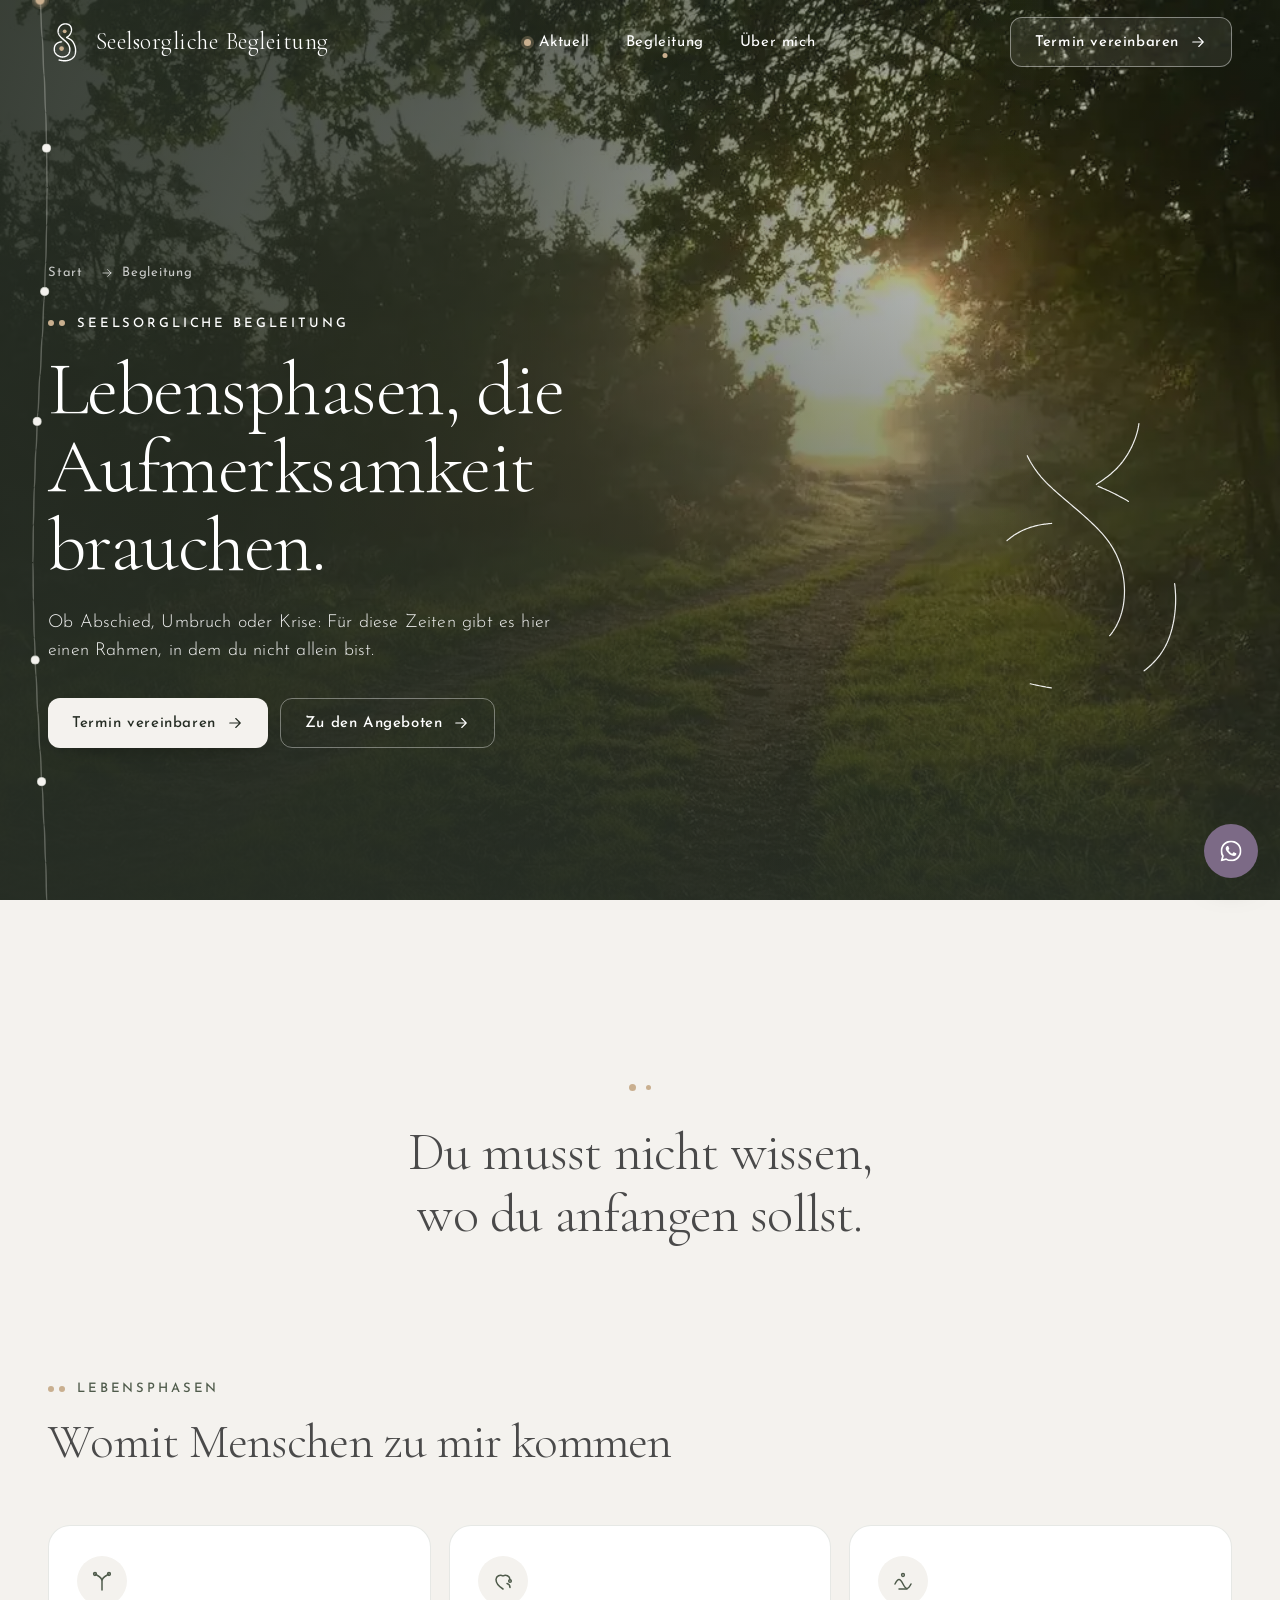
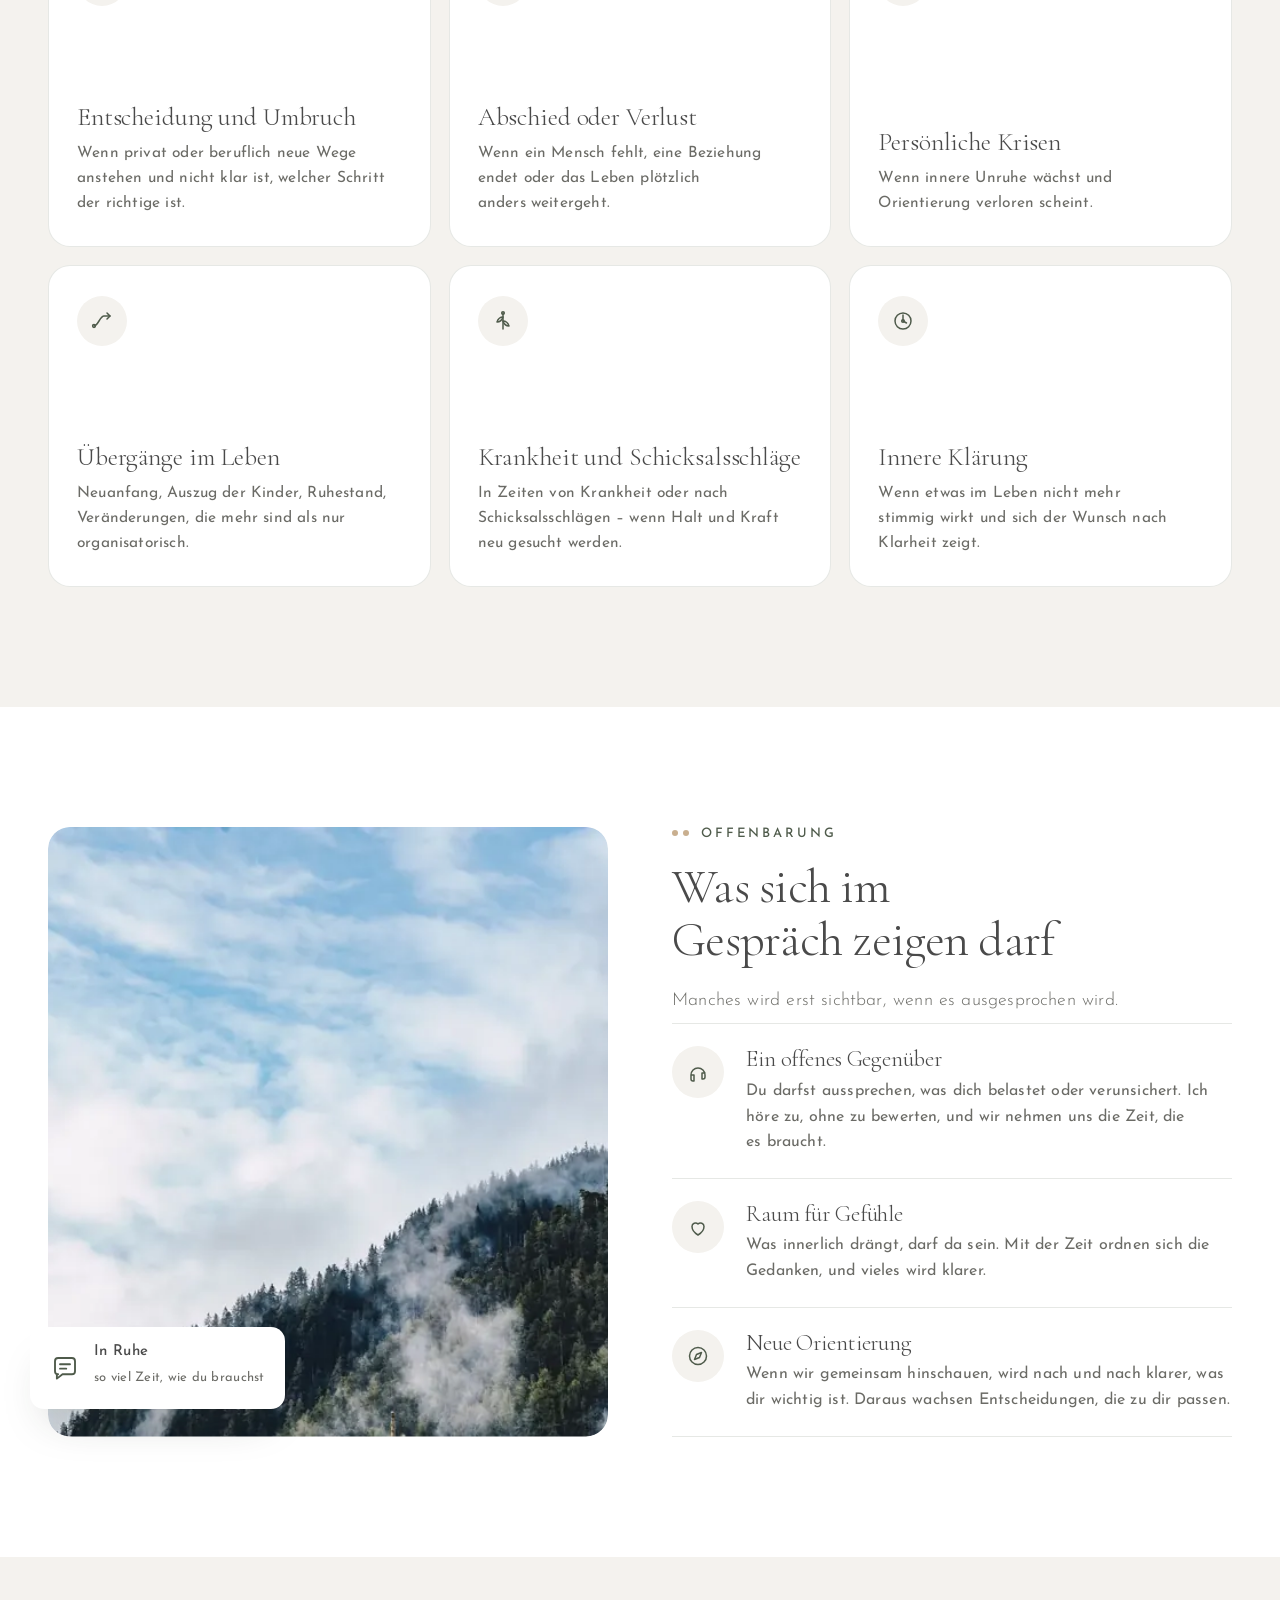
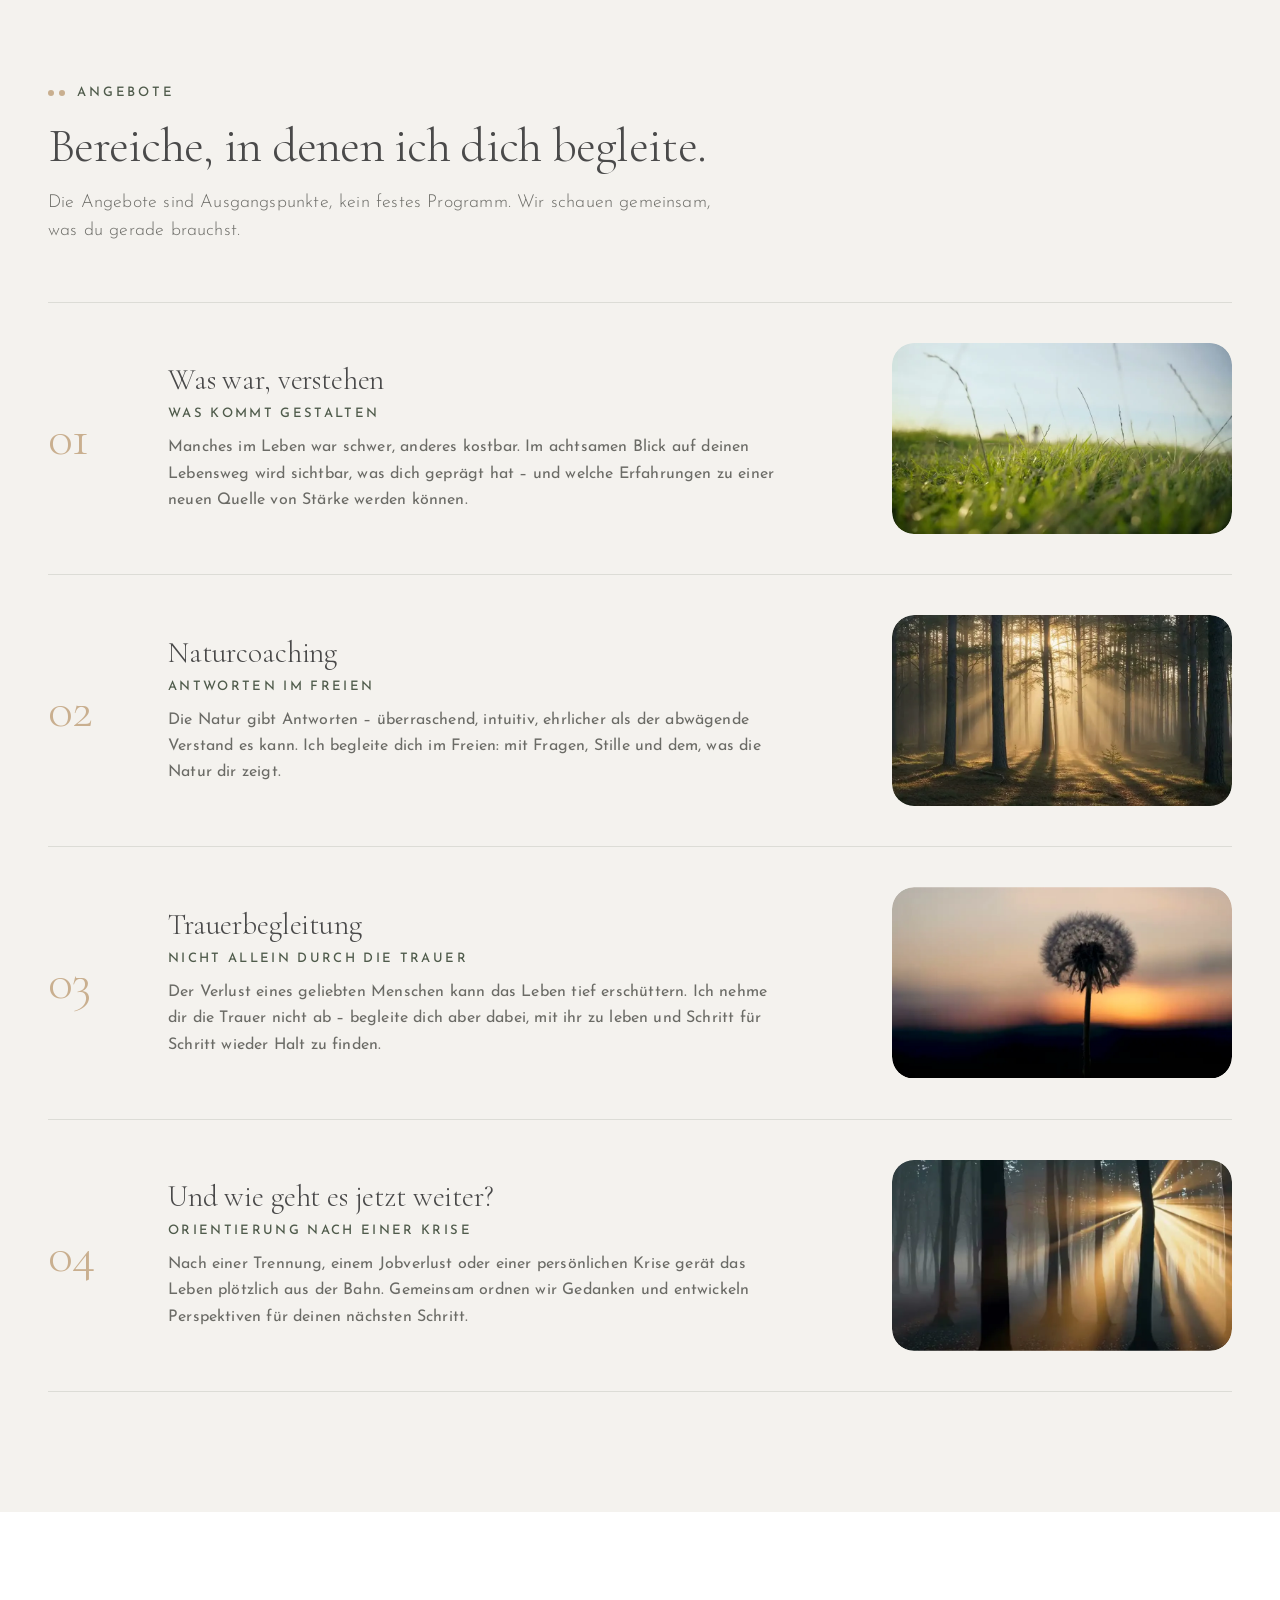
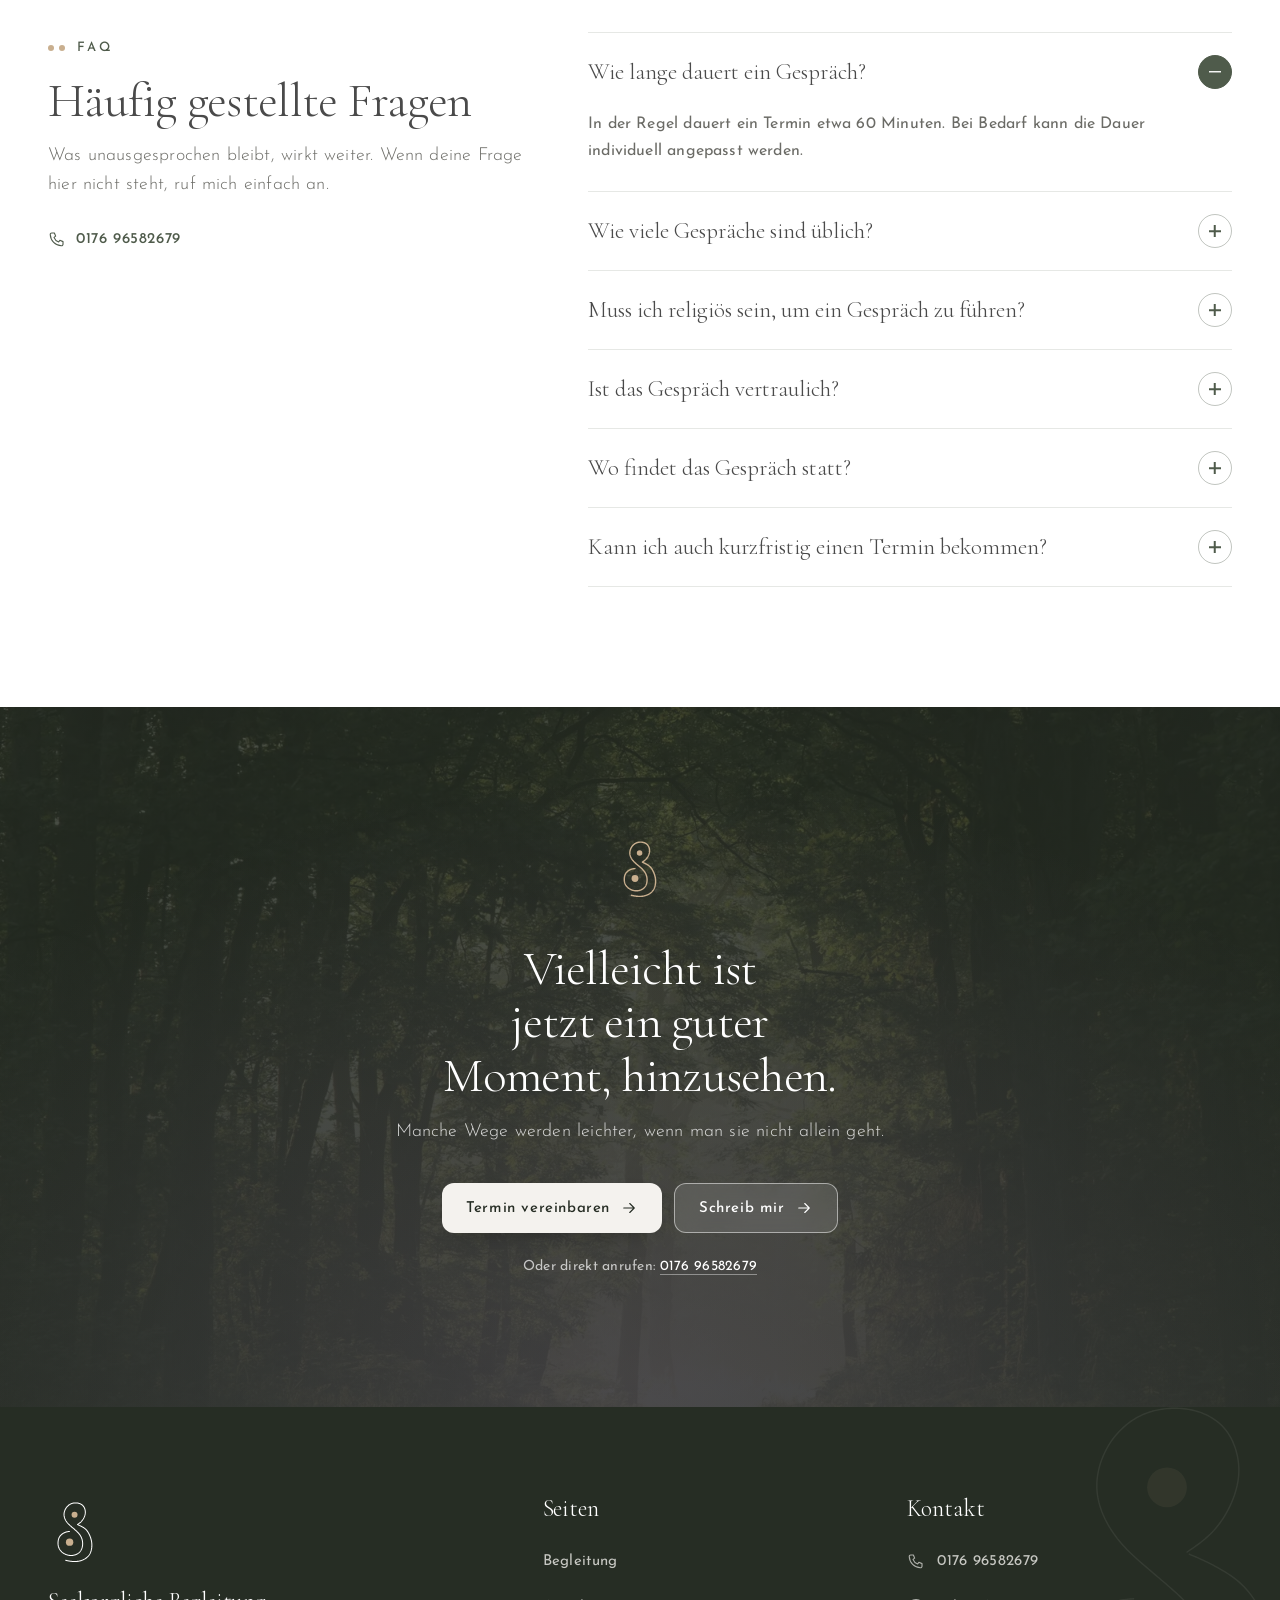
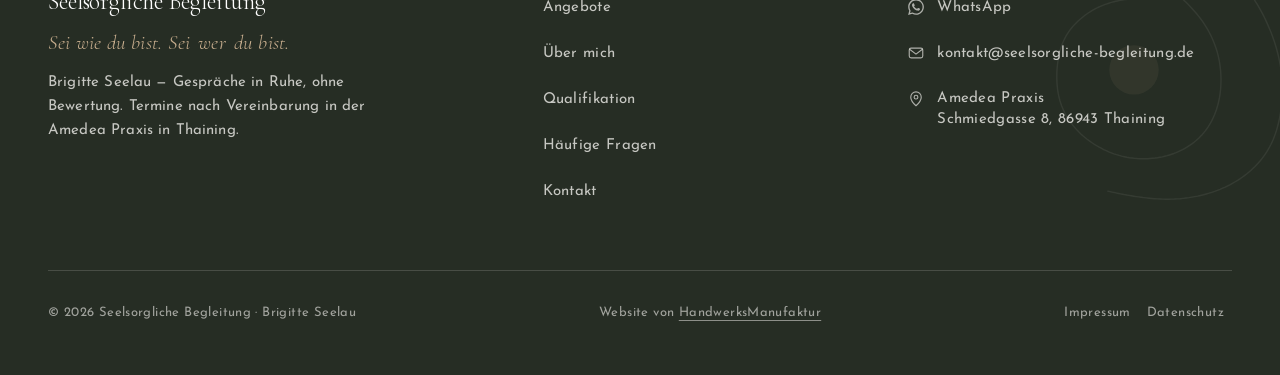
==== commit 2de9f4fb: "Motto: engere Lücke ums Wechselwort Co-Authored-By: Claude Opus 5.5 <noreply@anthropic.com>" ====
--- a/begleitung/index.html
+++ b/begleitung/index.html
@@ -674,7 +674,7 @@
 .hero-hinweis{min-height:44px}
 
 /* Motto im Fuß: das Wort wechselt wie → wer → was (Noah, 14.11.2026) */
-.motto-wort{display:inline-block;min-width:2.1em;text-align:center;transition:opacity .45s ease,transform .45s ease}
+.motto-wort{display:inline-block;min-width:1.6em;text-align:center;transition:opacity .45s ease,transform .45s ease}
 .motto-wort.weg{opacity:0;transform:translateY(.3em)}</style>
 <script type="application/ld+json">{"@context": "https://schema.org", "@type": "LocalBusiness", "name": "Seelsorgliche Begleitung", "alternateName": "Seelsorgliche Begleitung Brigitte Seelau", "url": "https://seelsorgliche-begleitung.de/", "telephone": "+49 176 96582679", "email": "kontakt@seelsorgliche-begleitung.de", "image": "https://seelsorgliche-begleitung.de/assets/img/og.jpg", "founder": {"@type": "Person", "name": "Brigitte Seelau"}, "priceRange": "$$", "address": {"@type": "PostalAddress", "name": "Amedea Praxis", "streetAddress": "Schmiedgasse 8", "postalCode": "86943", "addressLocality": "Thaining", "addressRegion": "Bayern", "addressCountry": "DE"}, "geo": {"@type": "GeoCoordinates", "latitude": 47.97, "longitude": 10.95}, "description": "Seelsorgliche Begleitung in Thaining bei Landsberg am Lech: Gespräche in Krisen, bei Trauer, Abschied, Übergängen und Entscheidungen. Termine nach Vereinbarung.", "areaServed": [{"@type": "City", "name": "Thaining"}, {"@type": "City", "name": "Landsberg am Lech"}, {"@type": "City", "name": "Kaufering"}, {"@type": "City", "name": "Schwifting"}, {"@type": "City", "name": "Reichling"}, {"@type": "City", "name": "Dießen am Ammersee"}, {"@type": "City", "name": "Weilheim in Oberbayern"}, {"@type": "City", "name": "Schongau"}, {"@type": "AdministrativeArea", "name": "Landkreis Landsberg am Lech"}], "hasOfferCatalog": {"@type": "OfferCatalog", "name": "Seelsorgliche Begleitung", "itemListElement": [{"@type": "Offer", "itemOffered": {"@type": "Service", "name": "Seelsorgliche Einzelgespräche"}}, {"@type": "Offer", "itemOffered": {"@type": "Service", "name": "Trauerbegleitung"}}, {"@type": "Offer", "itemOffered": {"@type": "Service", "name": "Begleitung in Krisen"}}, {"@type": "Offer", "itemOffered": {"@type": "Service", "name": "Begleitung bei Entscheidungen und Übergängen"}}, {"@type": "Offer", "itemOffered": {"@type": "Service", "name": "Naturcoaching"}}, {"@type": "Offer", "itemOffered": {"@type": "Service", "name": "Novembergespräche"}}]}, "knowsAbout": ["Seelsorge", "Seelsorgliche Begleitung", "Trauerbegleitung", "Naturcoaching", "Krisenbegleitung", "Lebensübergänge", "Ignatianische Spiritualität"]}</script><script type="application/ld+json">{"@context": "https://schema.org", "@type": "BreadcrumbList", "itemListElement": [{"@type": "ListItem", "position": 1, "name": "Start", "item": "https://seelsorgliche-begleitung.de/"}, {"@type": "ListItem", "position": 2, "name": "Begleitung", "item": "https://seelsorgliche-begleitung.de/begleitung/"}]}</script><script type="application/ld+json">{"@context": "https://schema.org", "@type": "FAQPage", "mainEntity": [{"@type": "Question", "name": "Wie lange dauert ein Gespräch?", "acceptedAnswer": {"@type": "Answer", "text": "In der Regel dauert ein Termin etwa 60 Minuten. Bei Bedarf kann die Dauer individuell angepasst werden."}}, {"@type": "Question", "name": "Wie viele Gespräche sind üblich?", "acceptedAnswer": {"@type": "Answer", "text": "Das ist individuell unterschiedlich. Manche Menschen kommen für einzelne Gespräche, andere wünschen eine längere Begleitung über einen gewissen Zeitraum. Der Rahmen wird gemeinsam abgestimmt."}}, {"@type": "Question", "name": "Muss ich religiös sein, um ein Gespräch zu führen?", "acceptedAnswer": {"@type": "Answer", "text": "Nein. Seelsorge steht allen Menschen offen – unabhängig von religiöser Prägung oder Zugehörigkeit."}}, {"@type": "Question", "name": "Ist das Gespräch vertraulich?", "acceptedAnswer": {"@type": "Answer", "text": "Ja. Alles, was besprochen wird, bleibt selbstverständlich vertraulich."}}, {"@type": "Question", "name": "Wo findet das Gespräch statt?", "acceptedAnswer": {"@type": "Answer", "text": "Gespräche können in der Amedea Praxis stattfinden oder nach Absprache auch in einem anderen passenden Rahmen, zum Beispiel bei einem Spaziergang."}}, {"@type": "Question", "name": "Kann ich auch kurzfristig einen Termin bekommen?", "acceptedAnswer": {"@type": "Answer", "text": "Je nach Verfügbarkeit sind auch kurzfristige Termine möglich. Am besten meldest du dich direkt bei mir."}}]}</script>
 <script>document.documentElement.classList.replace('kein-js','js');try{var r=document.referrer;if(r&&new URL(r).host===location.host)document.documentElement.classList.add('ankunft');}catch(e){}</script>
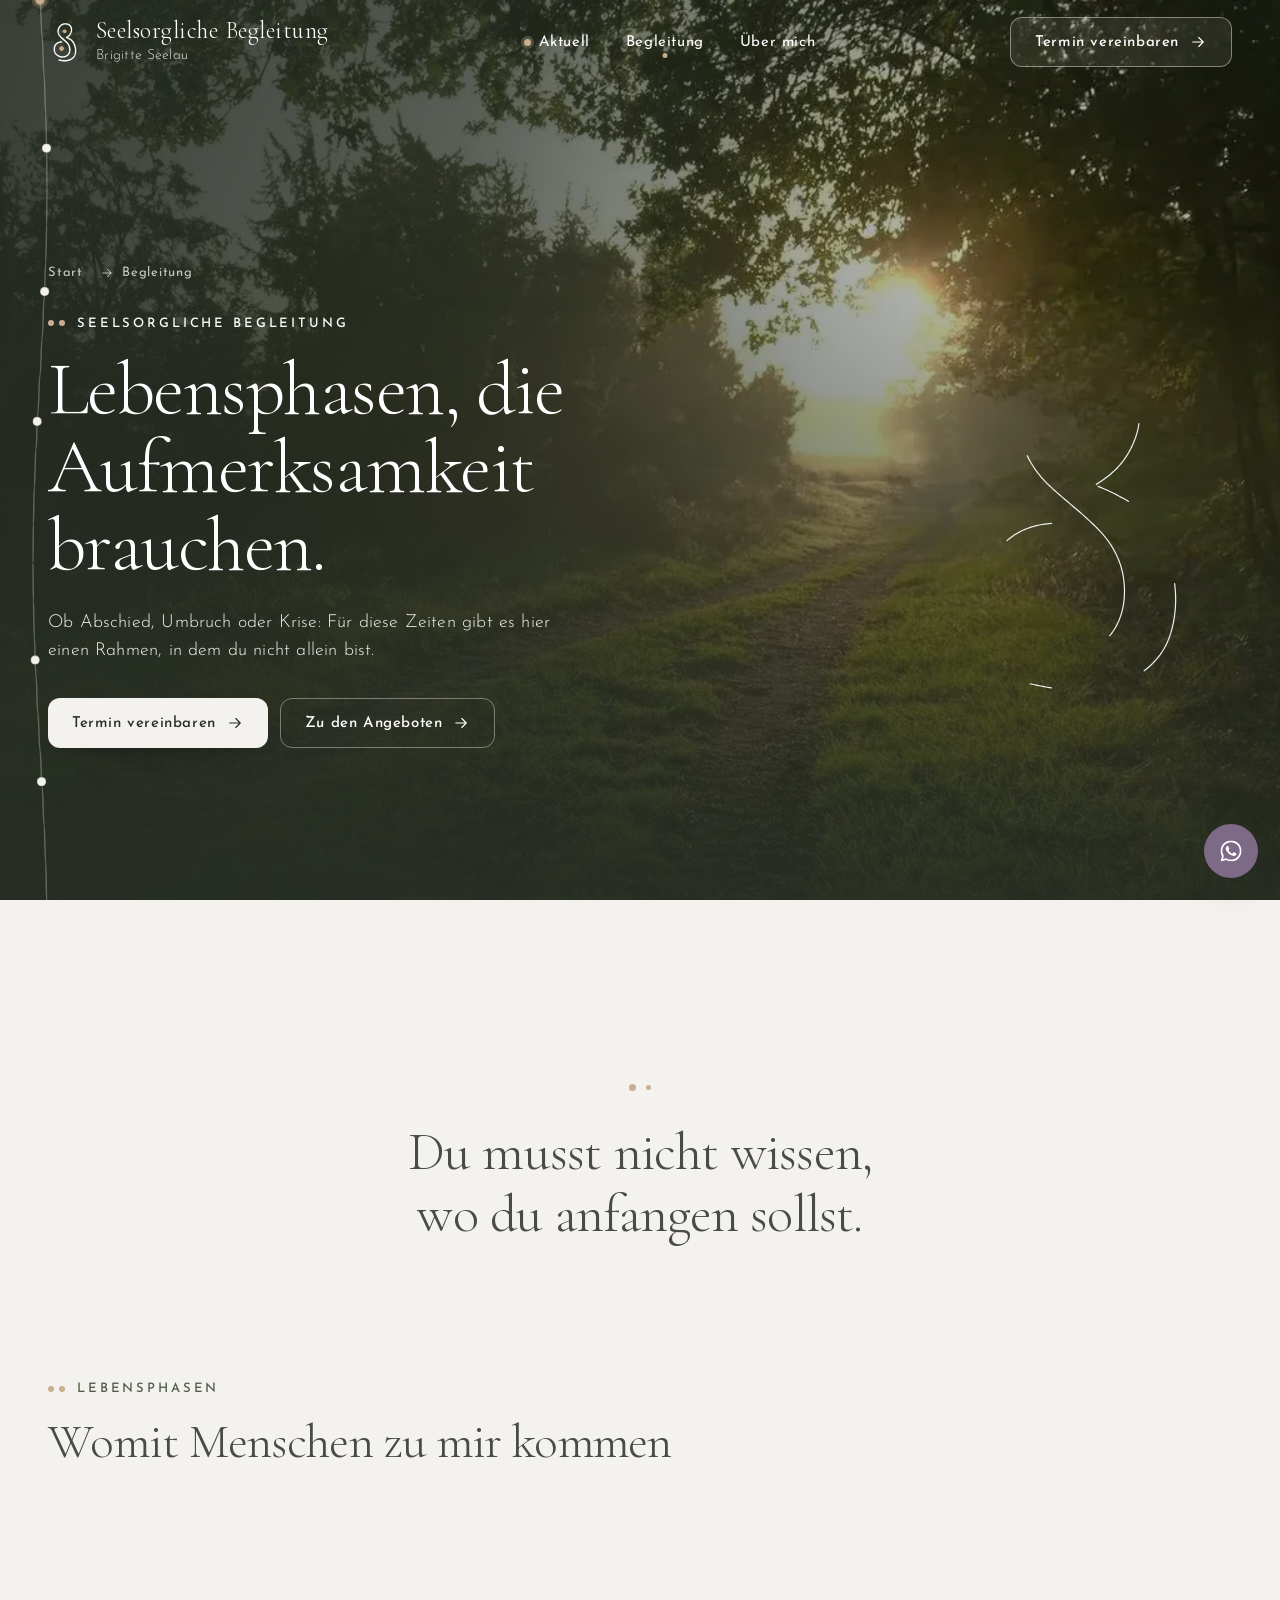
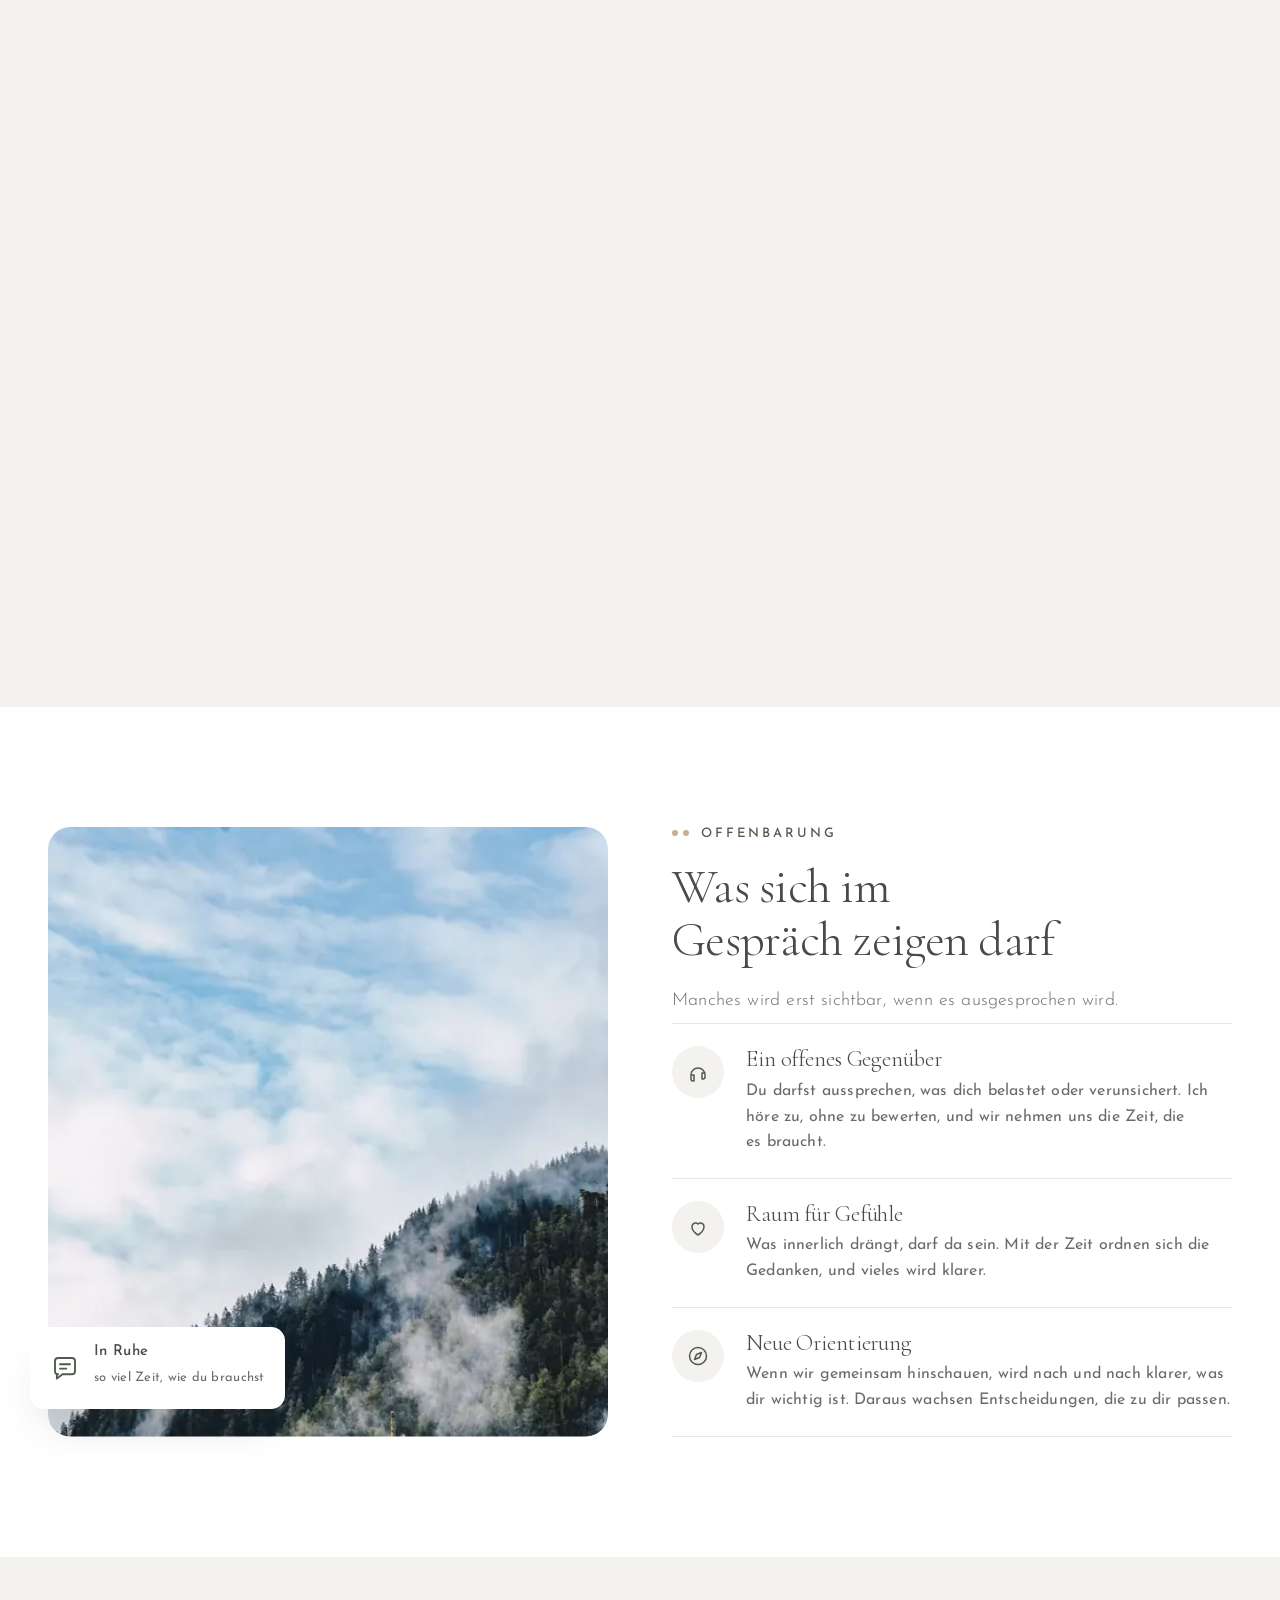
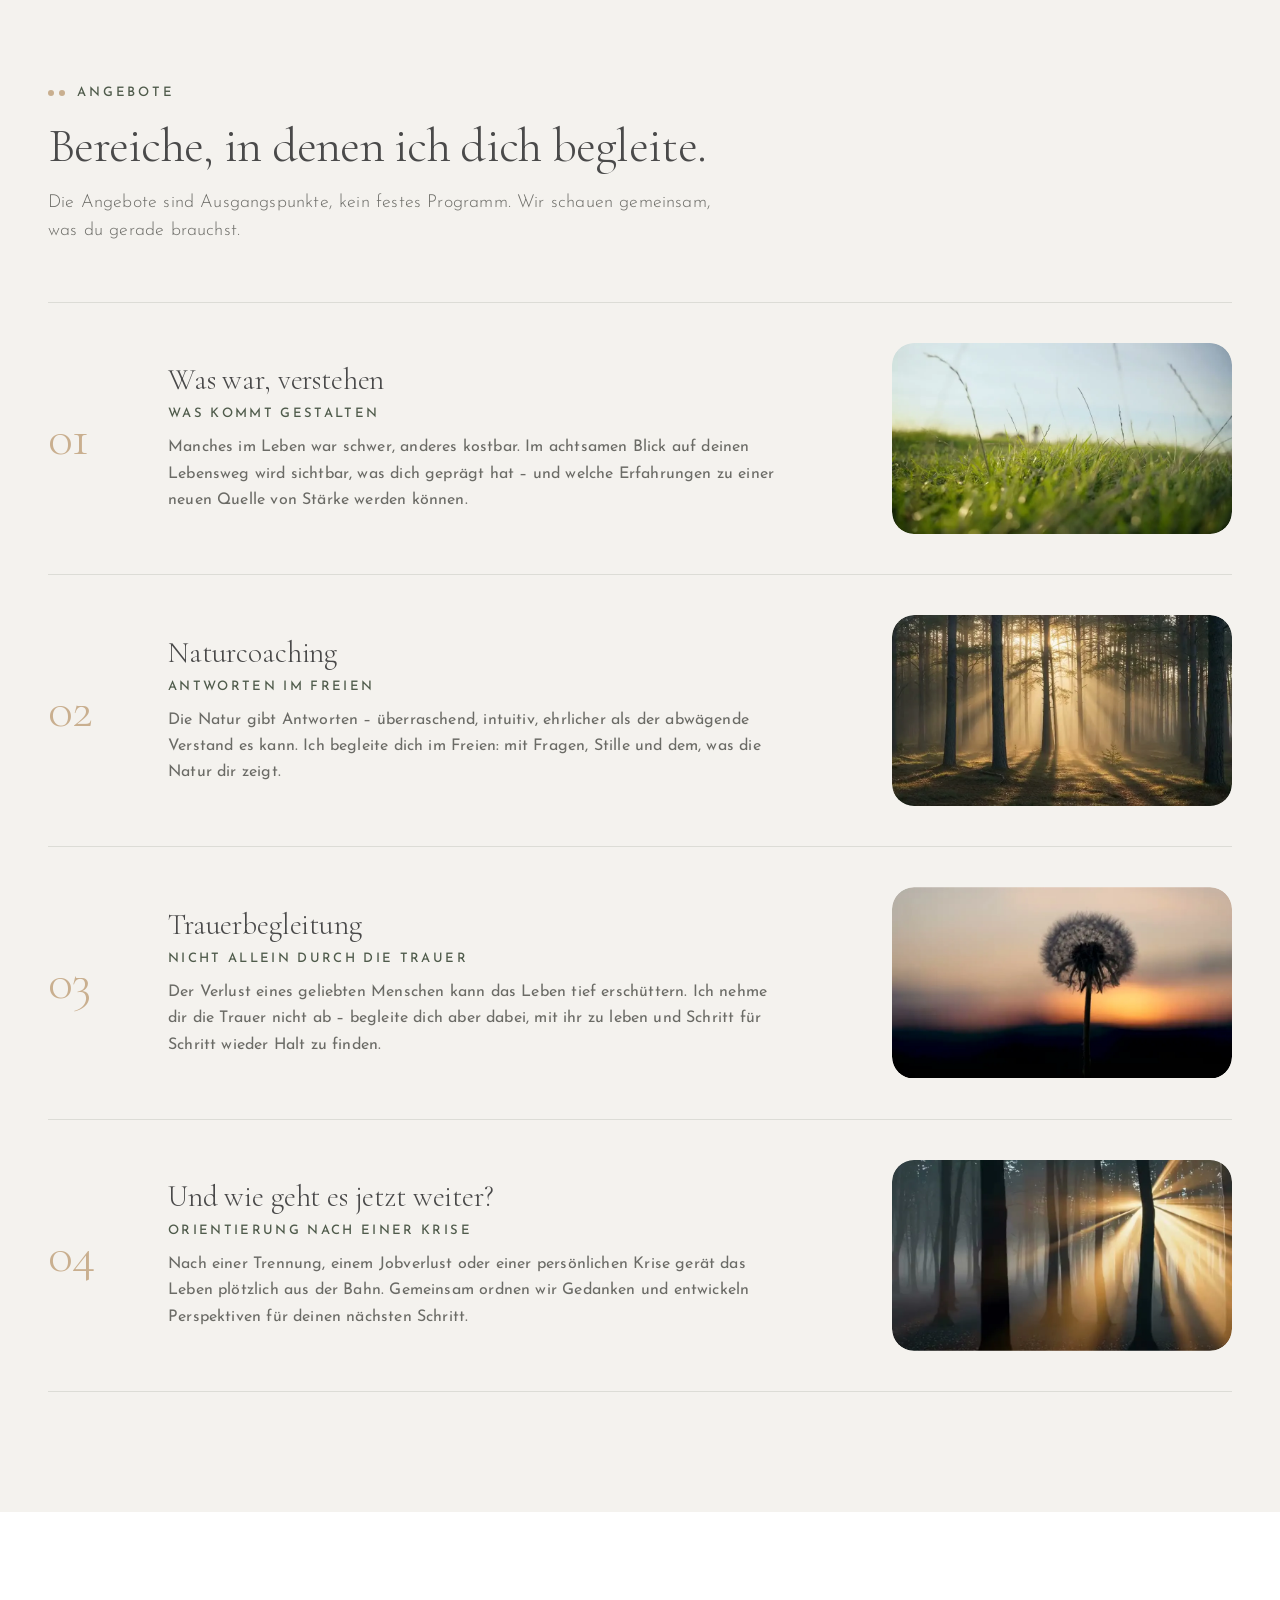
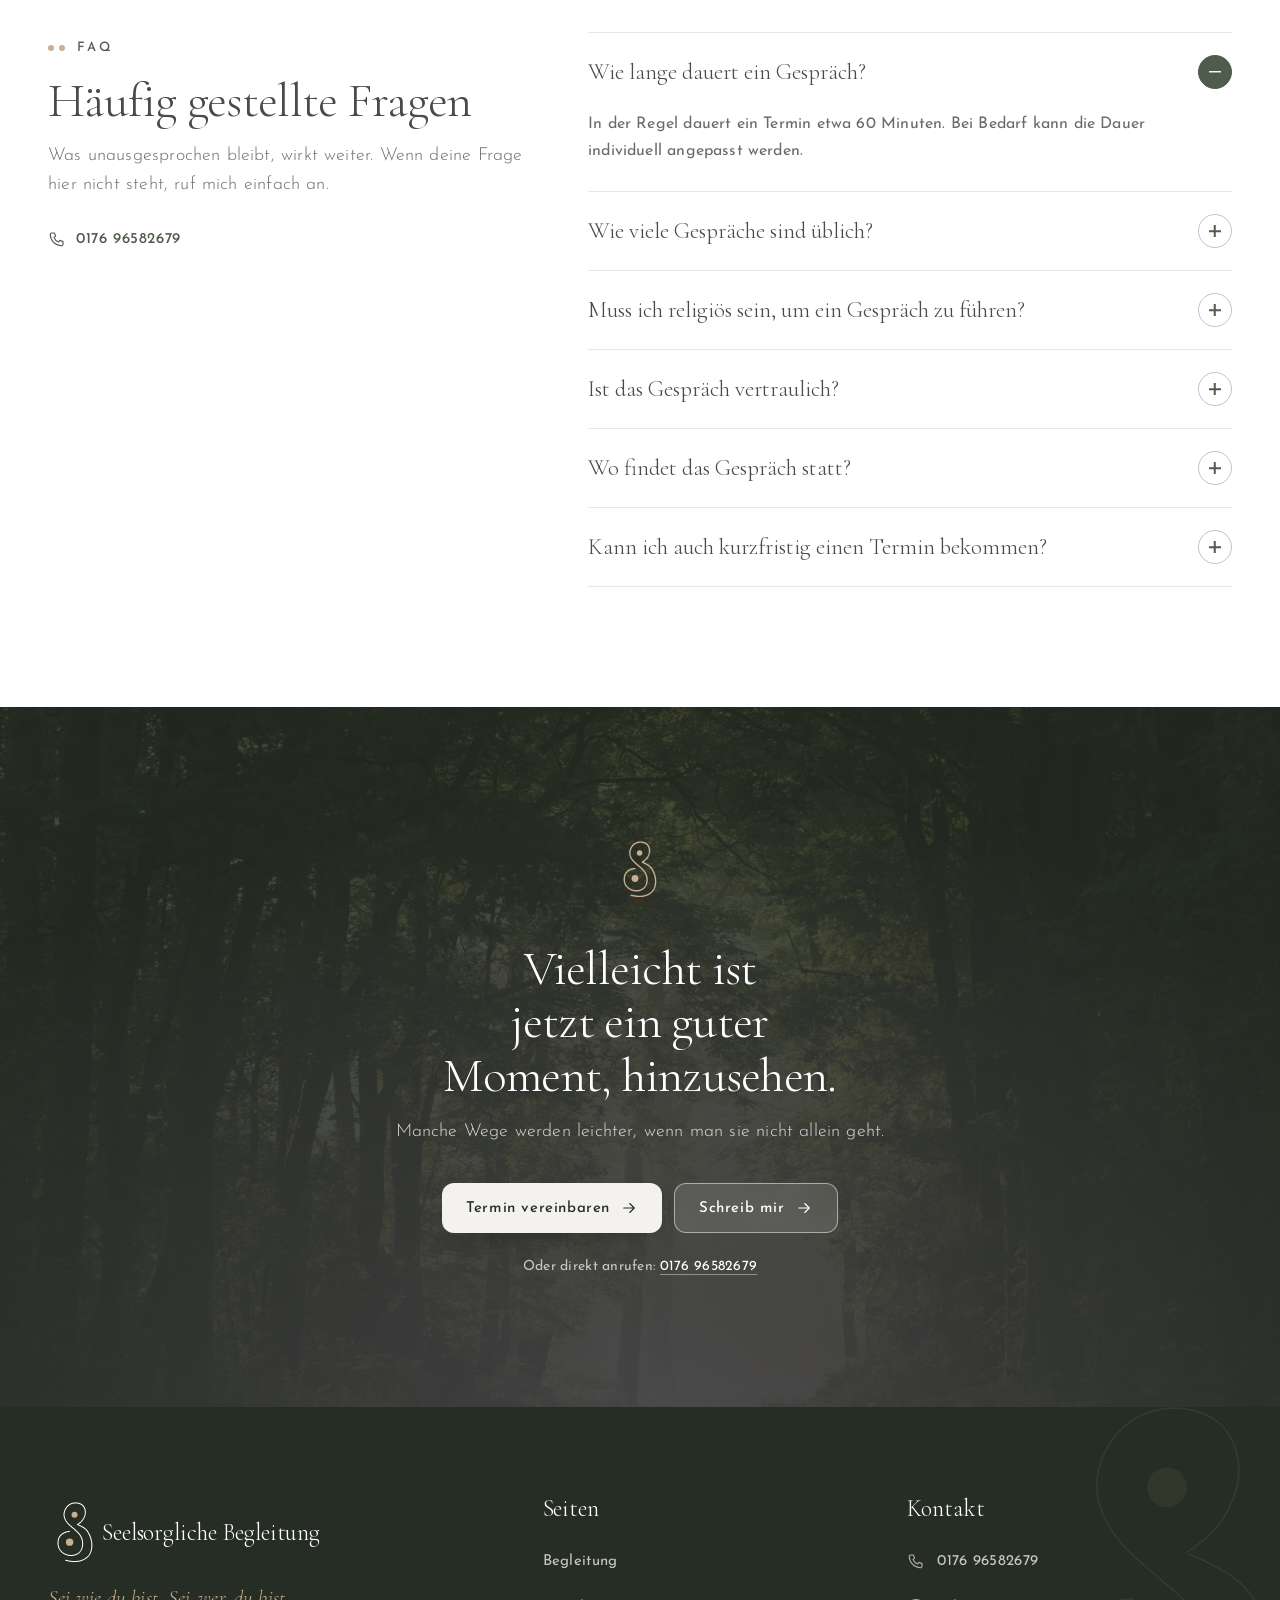
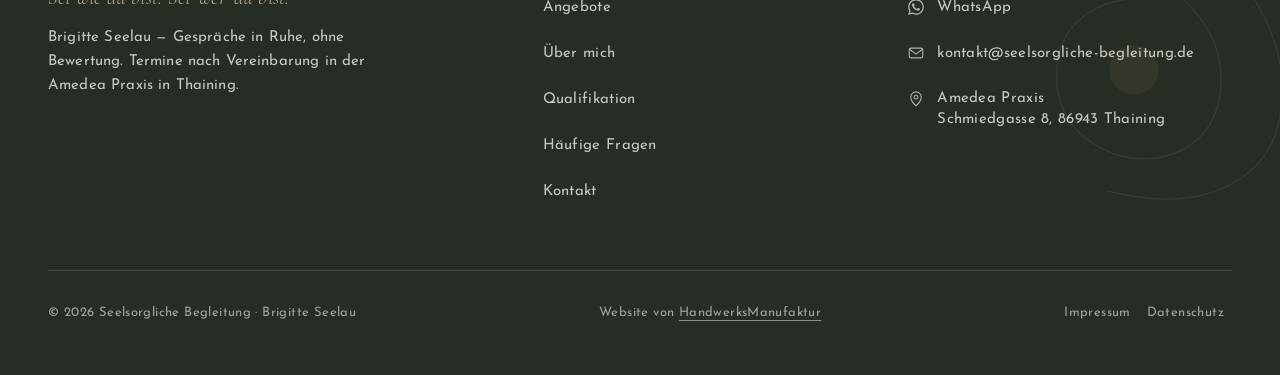
==== commit b4829a33: "Name klein unter der Marke, Fuß-Logo zur Startseite, Thaining aus Über-mich-Hero, Kartentitel bündig" ====
--- a/begleitung/index.html
+++ b/begleitung/index.html
@@ -675,7 +675,27 @@
 
 /* Motto im Fuß: das Wort wechselt wie → wer → was (Noah, 14.11.2026) */
 .motto-wort{display:inline-block;min-width:1.6em;text-align:center;transition:opacity .45s ease,transform .45s ease}
-.motto-wort.weg{opacity:0;transform:translateY(.3em)}</style>
+.motto-wort.weg{opacity:0;transform:translateY(.3em)}
+/* Kartentitel einer Reihe beginnen auf gleicher Höhe, auch wenn einer zweizeilig ist (Prüfer hero-abstand-kacheltitel, 14.11.2026) */
+@media (min-width:769px){.lp-raster .lp-karte h3{min-height:2lh}}
+/* Logo + Name im Fuß führen zur Startseite (Noah, 14.11.2026) */
+.fuss-logo{display:inline-block;color:inherit;text-decoration:none;transition:opacity .3s}
+.fuss-logo:hover,.fuss-logo:focus-visible{opacity:.8}
+/* Hero-Knöpfe am Handy immer untereinander: kein Umbruch, wenn die Schrift nachlädt (CLS /begleitung/, 14.11.2026) */
+@media (max-width:640px){.hero .knoepfe{flex-direction:column;align-items:flex-start}}
+/* Name klein unter der Marke, in der Schrift des Hero-Texts („Wenn das Leben Fragen stellt“), auch am Handy (Noah, 14.11.2026) */
+header .marke b small{display:block;font:300 14px/1.2 var(--sans);letter-spacing:.02em;text-transform:none;margin-top:5px;opacity:.85}
+@media (max-width:640px){header .marke b small{display:block;font-size:13px;margin-top:4px}}
+/* Sehr schmale Handys (≤ 350 px): Kopf und Hero ohne seitliches Scrollen (14.11.2026) */
+@media (max-width:350px){
+  header .wrap{gap:8px}.marke{gap:8px}.marke-zeichen{width:24px;height:33px}.marke b{font-size:16.5px}
+  header .marke b small{font-size:12.5px}
+  .menu-knopf{margin-left:0}
+  .hero h1{font-size:2.15rem;overflow-wrap:break-word}
+  .hero-inhalt{grid-template-columns:minmax(0,1fr)}.hero-inhalt>div{min-width:0}.h1-ober{letter-spacing:.12em;white-space:normal}
+  .hero-hinweis{white-space:normal;max-width:100%;font-size:12.5px}
+  .kopf-zeile{align-items:stretch}.kopf{max-width:100%;min-width:0}.kopf h2{overflow-wrap:break-word;hyphens:auto}
+}</style>
 <script type="application/ld+json">{"@context": "https://schema.org", "@type": "LocalBusiness", "name": "Seelsorgliche Begleitung", "alternateName": "Seelsorgliche Begleitung Brigitte Seelau", "url": "https://seelsorgliche-begleitung.de/", "telephone": "+49 176 96582679", "email": "kontakt@seelsorgliche-begleitung.de", "image": "https://seelsorgliche-begleitung.de/assets/img/og.jpg", "founder": {"@type": "Person", "name": "Brigitte Seelau"}, "priceRange": "$$", "address": {"@type": "PostalAddress", "name": "Amedea Praxis", "streetAddress": "Schmiedgasse 8", "postalCode": "86943", "addressLocality": "Thaining", "addressRegion": "Bayern", "addressCountry": "DE"}, "geo": {"@type": "GeoCoordinates", "latitude": 47.97, "longitude": 10.95}, "description": "Seelsorgliche Begleitung in Thaining bei Landsberg am Lech: Gespräche in Krisen, bei Trauer, Abschied, Übergängen und Entscheidungen. Termine nach Vereinbarung.", "areaServed": [{"@type": "City", "name": "Thaining"}, {"@type": "City", "name": "Landsberg am Lech"}, {"@type": "City", "name": "Kaufering"}, {"@type": "City", "name": "Schwifting"}, {"@type": "City", "name": "Reichling"}, {"@type": "City", "name": "Dießen am Ammersee"}, {"@type": "City", "name": "Weilheim in Oberbayern"}, {"@type": "City", "name": "Schongau"}, {"@type": "AdministrativeArea", "name": "Landkreis Landsberg am Lech"}], "hasOfferCatalog": {"@type": "OfferCatalog", "name": "Seelsorgliche Begleitung", "itemListElement": [{"@type": "Offer", "itemOffered": {"@type": "Service", "name": "Seelsorgliche Einzelgespräche"}}, {"@type": "Offer", "itemOffered": {"@type": "Service", "name": "Trauerbegleitung"}}, {"@type": "Offer", "itemOffered": {"@type": "Service", "name": "Begleitung in Krisen"}}, {"@type": "Offer", "itemOffered": {"@type": "Service", "name": "Begleitung bei Entscheidungen und Übergängen"}}, {"@type": "Offer", "itemOffered": {"@type": "Service", "name": "Naturcoaching"}}, {"@type": "Offer", "itemOffered": {"@type": "Service", "name": "Novembergespräche"}}]}, "knowsAbout": ["Seelsorge", "Seelsorgliche Begleitung", "Trauerbegleitung", "Naturcoaching", "Krisenbegleitung", "Lebensübergänge", "Ignatianische Spiritualität"]}</script><script type="application/ld+json">{"@context": "https://schema.org", "@type": "BreadcrumbList", "itemListElement": [{"@type": "ListItem", "position": 1, "name": "Start", "item": "https://seelsorgliche-begleitung.de/"}, {"@type": "ListItem", "position": 2, "name": "Begleitung", "item": "https://seelsorgliche-begleitung.de/begleitung/"}]}</script><script type="application/ld+json">{"@context": "https://schema.org", "@type": "FAQPage", "mainEntity": [{"@type": "Question", "name": "Wie lange dauert ein Gespräch?", "acceptedAnswer": {"@type": "Answer", "text": "In der Regel dauert ein Termin etwa 60 Minuten. Bei Bedarf kann die Dauer individuell angepasst werden."}}, {"@type": "Question", "name": "Wie viele Gespräche sind üblich?", "acceptedAnswer": {"@type": "Answer", "text": "Das ist individuell unterschiedlich. Manche Menschen kommen für einzelne Gespräche, andere wünschen eine längere Begleitung über einen gewissen Zeitraum. Der Rahmen wird gemeinsam abgestimmt."}}, {"@type": "Question", "name": "Muss ich religiös sein, um ein Gespräch zu führen?", "acceptedAnswer": {"@type": "Answer", "text": "Nein. Seelsorge steht allen Menschen offen – unabhängig von religiöser Prägung oder Zugehörigkeit."}}, {"@type": "Question", "name": "Ist das Gespräch vertraulich?", "acceptedAnswer": {"@type": "Answer", "text": "Ja. Alles, was besprochen wird, bleibt selbstverständlich vertraulich."}}, {"@type": "Question", "name": "Wo findet das Gespräch statt?", "acceptedAnswer": {"@type": "Answer", "text": "Gespräche können in der Amedea Praxis stattfinden oder nach Absprache auch in einem anderen passenden Rahmen, zum Beispiel bei einem Spaziergang."}}, {"@type": "Question", "name": "Kann ich auch kurzfristig einen Termin bekommen?", "acceptedAnswer": {"@type": "Answer", "text": "Je nach Verfügbarkeit sind auch kurzfristige Termine möglich. Am besten meldest du dich direkt bei mir."}}]}</script>
 <script>document.documentElement.classList.replace('kein-js','js');try{var r=document.referrer;if(r&&new URL(r).host===location.host)document.documentElement.classList.add('ankunft');}catch(e){}</script>
 </head>
@@ -687,7 +707,7 @@
 
 <header class="ueber-dunkel">
   <div class="wrap">
-    <a class="marke" href="/" aria-label="Seelsorgliche Begleitung — Startseite"><svg viewBox="8 14 84 116" aria-hidden="true" class="zeichen marke-zeichen" width="84" height="116"><path class="haar" pathLength="1" d="M54.00 59.50 L54.25 59.32 L55.24 58.65 L55.44 58.52 L55.64 58.38 L56.05 58.08 L56.48 57.77 L56.87 57.49 L57.28 57.17 L57.71 56.82 L58.14 56.47 L58.57 56.09 L59.00 55.70 L59.43 55.30 L59.84 54.88 L60.24 54.45 L60.63 54.01 L61.01 53.55 L61.38 53.09 L61.73 52.61 L62.07 52.13 L62.40 51.63 L62.72 51.13 L63.03 50.61 L63.32 50.09 L63.60 49.57 L63.87 49.04 L64.12 48.50 L64.36 47.96 L64.59 47.41 L64.81 46.86 L65.01 46.30 L65.19 45.74 L65.36 45.17 L65.51 44.61 L65.65 44.04 L65.77 43.46 L65.87 42.89 L65.95 42.31 L66.01 41.73 L66.05 41.14 L66.07 40.56 L66.06 39.97 L66.03 39.38 L65.98 38.79 L65.91 38.20 L65.82 37.62 L65.71 37.03 L65.57 36.45 L65.42 35.88 L65.25 35.31 L65.05 34.76 L64.84 34.22 L64.62 33.69 L64.37 33.18 L64.11 32.69 L63.83 32.21 L63.54 31.76 L63.23 31.32 L62.90 30.90 L62.56 30.50 L62.20 30.12 L61.83 29.76 L61.44 29.41 L61.04 29.08 L60.63 28.77 L60.21 28.48 L59.77 28.20 L59.32 27.94 L58.86 27.69 L58.39 27.46 L57.91 27.25 L57.42 27.05 L56.93 26.87 L56.42 26.71 L55.90 26.56 L55.37 26.43 L54.84 26.31 L54.30 26.21 L53.76 26.13 L53.21 26.06 L52.65 26.01 L52.10 25.98 L51.53 25.96 L50.97 25.96 L50.40 25.97 L49.83 26.00 L49.26 26.04 L48.68 26.10 L48.11 26.18 L47.54 26.28 L46.96 26.39 L46.39 26.52 L45.83 26.67 L45.27 26.84 L44.71 27.03 L44.16 27.24 L43.62 27.47 L43.08 27.72 L42.56 27.99 L42.04 28.28 L41.53 28.59 L41.03 28.92 L40.54 29.27 L40.05 29.63 L39.58 30.02 L39.13 30.42 L38.68 30.84 L38.25 31.27 L37.83 31.72 L37.42 32.18 L37.03 32.65 L36.66 33.14 L36.30 33.65 L35.96 34.16 L35.63 34.69 L35.32 35.23 L35.03 35.78 L34.75 36.34 L34.49 36.91 L34.25 37.48 L34.03 38.06 L33.83 38.64 L33.64 39.22 L33.48 39.80 L33.34 40.39 L33.22 40.97 L33.12 41.55 L33.04 42.13 L32.98 42.70 L32.94 43.28 L32.93 43.85 L32.93 44.43 L32.96 45.00 L33.00 45.57 L33.07 46.15 L33.16 46.72 L33.27 47.29 L33.40 47.87 L33.55 48.44 L33.72 49.02 L33.92 49.60 L34.13 50.18 L34.37 50.75 L34.63 51.33 L34.90 51.91 L35.20 52.48 L35.51 53.05 L35.84 53.62 L36.19 54.19 L36.55 54.74 L36.92 55.29 L37.32 55.83 L37.72 56.37 L38.14 56.89 L38.57 57.41 L39.02 57.91 L39.48 58.41 L39.94 58.90 L40.42 59.38 L40.91 59.85 L41.41 60.32 L41.91 60.79 L42.42 61.24 L42.93 61.70 L43.44 62.15 L43.95 62.59 L44.47 63.03 L44.98 63.47 L45.49 63.91 L46.00 64.35 L46.51 64.78 L47.02 65.21 L47.53 65.64 L48.03 66.07 L48.54 66.50 L49.04 66.93 L49.53 67.36 L50.02 67.79 L50.51 68.22 L51.00 68.65 L51.48 69.09 L51.96 69.53 L52.43 69.97 L52.89 70.41 L53.35 70.85 L53.81 71.30 L54.26 71.76 L54.70 72.21 L55.13 72.68 L55.55 73.14 L55.97 73.62 L56.37 74.10 L56.76 74.59 L57.14 75.08 L57.51 75.58 L57.86 76.10 L58.20 76.62 L58.53 77.15 L58.84 77.68 L59.14 78.23 L59.43 78.78 L59.70 79.34 L59.96 79.91 L60.20 80.48 L60.43 81.07 L60.64 81.66 L60.84 82.25 L61.02 82.85 L61.18 83.46 L61.33 84.08 L61.46 84.70 L61.57 85.33 L61.66 85.96 L61.74 86.60 L61.81 87.24 L61.85 87.88 L61.88 88.52 L61.90 89.16 L61.89 89.80 L61.87 90.43 L61.84 91.06 L61.79 91.68 L61.72 92.30 L61.64 92.90 L61.54 93.50 L61.42 94.09 L61.29 94.67 L61.15 95.24 L60.98 95.80 L60.81 96.36 L60.61 96.90 L60.41 97.43 L60.18 97.95 L59.95 98.45 L59.70 98.95 L59.43 99.43 L59.15 99.90 L58.86 100.36 L58.55 100.81 L58.23 101.24 L57.89 101.66 L57.55 102.06 L57.18 102.45 L56.81 102.83 L56.42 103.19 L56.02 103.54 L55.61 103.88 L55.19 104.20 L54.76 104.51 L54.31 104.81 L53.86 105.10 L53.39 105.36 L52.92 105.62 L52.43 105.86 L51.94 106.09 L51.43 106.31 L50.92 106.51 L50.39 106.69 L49.86 106.86 L49.32 107.02 L48.77 107.16 L48.22 107.29 L47.66 107.40 L47.09 107.50 L46.52 107.58 L45.94 107.64 L45.36 107.69 L44.77 107.73 L44.18 107.75 L43.58 107.75 L42.98 107.73 L42.37 107.70 L41.77 107.65 L41.16 107.58 L40.55 107.50 L39.94 107.40 L39.33 107.27 L38.72 107.13 L38.12 106.97 L37.51 106.79 L36.91 106.59 L36.31 106.36 L35.71 106.12 L35.12 105.86 L34.53 105.59 L33.95 105.29 L33.37 104.98 L32.81 104.65 L32.25 104.31 L31.71 103.95 L31.18 103.57 L30.66 103.19 L30.16 102.79 L29.67 102.38 L29.20 101.95 L28.75 101.51 L28.31 101.06 L27.90 100.60 L27.49 100.13 L27.11 99.64 L26.74 99.15 L26.40 98.64 L26.07 98.13 L25.76 97.60 L25.47 97.07 L25.20 96.52 L24.96 95.97 L24.73 95.41 L24.53 94.84 L24.34 94.26 L24.18 93.68 L24.04 93.09 L23.92 92.49 L23.82 91.89 L23.74 91.29 L23.68 90.68 L23.63 90.07 L23.60 89.46 L23.59 88.85 L23.59 88.24 L23.60 87.63 L23.63 87.03 L23.68 86.42 L23.74 85.82 L23.81 85.23 L23.90 84.63 L24.00 84.05 L24.12 83.46 L24.26 82.89 L24.41 82.32 L24.58 81.77 L24.77 81.22 L24.98 80.68 L25.21 80.16 L25.46 79.65 L25.72 79.15 L26.01 78.66 L26.32 78.19 L26.64 77.73 L26.99 77.29 L27.34 76.86 L27.72 76.45 L28.10 76.05 L28.50 75.66 L28.90 75.29 L29.32 74.94 L29.74 74.60 L30.16 74.27 L30.58 73.97 L31.01 73.67 L31.44 73.40 L31.88 73.14 L32.31 72.90 L32.74 72.67 L33.17 72.45 L33.61 72.26 L34.04 72.07 L34.46 71.90 L34.89 71.74 L35.31 71.59 L35.73 71.45 L36.14 71.32 L36.54 71.21 L36.94 71.10 L37.33 71.00 L37.71 70.92 L38.08 70.84 L38.44 70.77 L38.79 70.71 L39.13 70.65 L39.45 70.61 L39.74 70.57 L40.05 70.54 L40.35 70.50 L40.49 70.49 L40.63 70.48 L41.32 70.42 L41.50 70.40"/><path class="haar" pathLength="1" d="M54.50 60.00 L54.72 60.10 L55.57 60.45 L55.74 60.53 L55.92 60.61 L56.28 60.77 L56.67 60.94 L57.02 61.10 L57.40 61.27 L57.82 61.46 L58.25 61.67 L58.68 61.88 L59.14 62.10 L59.60 62.34 L60.07 62.58 L60.55 62.84 L61.03 63.10 L61.52 63.37 L62.02 63.65 L62.52 63.94 L63.02 64.25 L63.52 64.57 L64.01 64.89 L64.51 65.24 L64.99 65.59 L65.47 65.97 L65.94 66.36 L66.40 66.76 L66.85 67.18 L67.28 67.62 L67.70 68.07 L68.11 68.54 L68.51 69.02 L68.89 69.52 L69.26 70.04 L69.63 70.57 L69.98 71.11 L70.33 71.66 L70.67 72.23 L71.00 72.81 L71.32 73.40 L71.64 74.00 L71.95 74.61 L72.25 75.23 L72.54 75.86 L72.83 76.50 L73.11 77.16 L73.39 77.81 L73.65 78.48 L73.91 79.16 L74.15 79.84 L74.38 80.52 L74.60 81.22 L74.81 81.91 L75.00 82.61 L75.18 83.31 L75.35 84.01 L75.50 84.72 L75.64 85.42 L75.77 86.13 L75.88 86.84 L75.97 87.55 L76.05 88.27 L76.11 88.98 L76.16 89.70 L76.20 90.42 L76.22 91.14 L76.22 91.86 L76.21 92.58 L76.18 93.31 L76.14 94.03 L76.08 94.76 L76.00 95.49 L75.91 96.22 L75.80 96.95 L75.68 97.67 L75.54 98.39 L75.38 99.11 L75.21 99.82 L75.02 100.52 L74.82 101.20 L74.59 101.88 L74.35 102.53 L74.10 103.18 L73.83 103.80 L73.54 104.41 L73.23 105.00 L72.91 105.57 L72.57 106.13 L72.22 106.67 L71.85 107.19 L71.46 107.70 L71.06 108.20 L70.65 108.68 L70.22 109.14 L69.78 109.60 L69.32 110.04 L68.85 110.47 L68.37 110.88 L67.87 111.29 L67.37 111.68 L66.85 112.05 L66.31 112.42 L65.77 112.77 L65.21 113.11 L64.65 113.44 L64.07 113.76 L63.48 114.06 L62.89 114.35 L62.28 114.62 L61.67 114.88 L61.04 115.12 L60.41 115.36 L59.77 115.57 L59.12 115.78 L58.47 115.97 L57.80 116.15 L57.14 116.31 L56.46 116.46 L55.79 116.59 L55.11 116.71 L54.43 116.82 L53.74 116.91 L53.06 116.99 L52.38 117.06 L51.70 117.11 L51.03 117.15 L50.35 117.17 L49.68 117.19 L49.01 117.18 L48.35 117.17 L47.69 117.14 L47.04 117.11 L46.39 117.06 L45.75 117.01 L45.12 116.95 L44.49 116.88 L43.88 116.81 L43.28 116.73 L42.68 116.65 L42.10 116.57 L41.53 116.48 L40.97 116.39 L40.43 116.30 L39.91 116.21 L39.40 116.11 L38.90 116.02 L38.45 115.93 L38.04 115.85 L37.58 115.75 L37.16 115.66 L36.95 115.62 L36.75 115.58 L35.76 115.35 L35.50 115.30"/><circle class="punkt" cx="49.3" cy="44.4" r="4.64"/><circle class="punkt" cx="41.6" cy="87.0" r="5.76"/></svg><b>Seelsorgliche Begleitung</b></a>
+    <a class="marke" href="/" aria-label="Seelsorgliche Begleitung — Startseite"><svg viewBox="8 14 84 116" aria-hidden="true" class="zeichen marke-zeichen" width="84" height="116"><path class="haar" pathLength="1" d="M54.00 59.50 L54.25 59.32 L55.24 58.65 L55.44 58.52 L55.64 58.38 L56.05 58.08 L56.48 57.77 L56.87 57.49 L57.28 57.17 L57.71 56.82 L58.14 56.47 L58.57 56.09 L59.00 55.70 L59.43 55.30 L59.84 54.88 L60.24 54.45 L60.63 54.01 L61.01 53.55 L61.38 53.09 L61.73 52.61 L62.07 52.13 L62.40 51.63 L62.72 51.13 L63.03 50.61 L63.32 50.09 L63.60 49.57 L63.87 49.04 L64.12 48.50 L64.36 47.96 L64.59 47.41 L64.81 46.86 L65.01 46.30 L65.19 45.74 L65.36 45.17 L65.51 44.61 L65.65 44.04 L65.77 43.46 L65.87 42.89 L65.95 42.31 L66.01 41.73 L66.05 41.14 L66.07 40.56 L66.06 39.97 L66.03 39.38 L65.98 38.79 L65.91 38.20 L65.82 37.62 L65.71 37.03 L65.57 36.45 L65.42 35.88 L65.25 35.31 L65.05 34.76 L64.84 34.22 L64.62 33.69 L64.37 33.18 L64.11 32.69 L63.83 32.21 L63.54 31.76 L63.23 31.32 L62.90 30.90 L62.56 30.50 L62.20 30.12 L61.83 29.76 L61.44 29.41 L61.04 29.08 L60.63 28.77 L60.21 28.48 L59.77 28.20 L59.32 27.94 L58.86 27.69 L58.39 27.46 L57.91 27.25 L57.42 27.05 L56.93 26.87 L56.42 26.71 L55.90 26.56 L55.37 26.43 L54.84 26.31 L54.30 26.21 L53.76 26.13 L53.21 26.06 L52.65 26.01 L52.10 25.98 L51.53 25.96 L50.97 25.96 L50.40 25.97 L49.83 26.00 L49.26 26.04 L48.68 26.10 L48.11 26.18 L47.54 26.28 L46.96 26.39 L46.39 26.52 L45.83 26.67 L45.27 26.84 L44.71 27.03 L44.16 27.24 L43.62 27.47 L43.08 27.72 L42.56 27.99 L42.04 28.28 L41.53 28.59 L41.03 28.92 L40.54 29.27 L40.05 29.63 L39.58 30.02 L39.13 30.42 L38.68 30.84 L38.25 31.27 L37.83 31.72 L37.42 32.18 L37.03 32.65 L36.66 33.14 L36.30 33.65 L35.96 34.16 L35.63 34.69 L35.32 35.23 L35.03 35.78 L34.75 36.34 L34.49 36.91 L34.25 37.48 L34.03 38.06 L33.83 38.64 L33.64 39.22 L33.48 39.80 L33.34 40.39 L33.22 40.97 L33.12 41.55 L33.04 42.13 L32.98 42.70 L32.94 43.28 L32.93 43.85 L32.93 44.43 L32.96 45.00 L33.00 45.57 L33.07 46.15 L33.16 46.72 L33.27 47.29 L33.40 47.87 L33.55 48.44 L33.72 49.02 L33.92 49.60 L34.13 50.18 L34.37 50.75 L34.63 51.33 L34.90 51.91 L35.20 52.48 L35.51 53.05 L35.84 53.62 L36.19 54.19 L36.55 54.74 L36.92 55.29 L37.32 55.83 L37.72 56.37 L38.14 56.89 L38.57 57.41 L39.02 57.91 L39.48 58.41 L39.94 58.90 L40.42 59.38 L40.91 59.85 L41.41 60.32 L41.91 60.79 L42.42 61.24 L42.93 61.70 L43.44 62.15 L43.95 62.59 L44.47 63.03 L44.98 63.47 L45.49 63.91 L46.00 64.35 L46.51 64.78 L47.02 65.21 L47.53 65.64 L48.03 66.07 L48.54 66.50 L49.04 66.93 L49.53 67.36 L50.02 67.79 L50.51 68.22 L51.00 68.65 L51.48 69.09 L51.96 69.53 L52.43 69.97 L52.89 70.41 L53.35 70.85 L53.81 71.30 L54.26 71.76 L54.70 72.21 L55.13 72.68 L55.55 73.14 L55.97 73.62 L56.37 74.10 L56.76 74.59 L57.14 75.08 L57.51 75.58 L57.86 76.10 L58.20 76.62 L58.53 77.15 L58.84 77.68 L59.14 78.23 L59.43 78.78 L59.70 79.34 L59.96 79.91 L60.20 80.48 L60.43 81.07 L60.64 81.66 L60.84 82.25 L61.02 82.85 L61.18 83.46 L61.33 84.08 L61.46 84.70 L61.57 85.33 L61.66 85.96 L61.74 86.60 L61.81 87.24 L61.85 87.88 L61.88 88.52 L61.90 89.16 L61.89 89.80 L61.87 90.43 L61.84 91.06 L61.79 91.68 L61.72 92.30 L61.64 92.90 L61.54 93.50 L61.42 94.09 L61.29 94.67 L61.15 95.24 L60.98 95.80 L60.81 96.36 L60.61 96.90 L60.41 97.43 L60.18 97.95 L59.95 98.45 L59.70 98.95 L59.43 99.43 L59.15 99.90 L58.86 100.36 L58.55 100.81 L58.23 101.24 L57.89 101.66 L57.55 102.06 L57.18 102.45 L56.81 102.83 L56.42 103.19 L56.02 103.54 L55.61 103.88 L55.19 104.20 L54.76 104.51 L54.31 104.81 L53.86 105.10 L53.39 105.36 L52.92 105.62 L52.43 105.86 L51.94 106.09 L51.43 106.31 L50.92 106.51 L50.39 106.69 L49.86 106.86 L49.32 107.02 L48.77 107.16 L48.22 107.29 L47.66 107.40 L47.09 107.50 L46.52 107.58 L45.94 107.64 L45.36 107.69 L44.77 107.73 L44.18 107.75 L43.58 107.75 L42.98 107.73 L42.37 107.70 L41.77 107.65 L41.16 107.58 L40.55 107.50 L39.94 107.40 L39.33 107.27 L38.72 107.13 L38.12 106.97 L37.51 106.79 L36.91 106.59 L36.31 106.36 L35.71 106.12 L35.12 105.86 L34.53 105.59 L33.95 105.29 L33.37 104.98 L32.81 104.65 L32.25 104.31 L31.71 103.95 L31.18 103.57 L30.66 103.19 L30.16 102.79 L29.67 102.38 L29.20 101.95 L28.75 101.51 L28.31 101.06 L27.90 100.60 L27.49 100.13 L27.11 99.64 L26.74 99.15 L26.40 98.64 L26.07 98.13 L25.76 97.60 L25.47 97.07 L25.20 96.52 L24.96 95.97 L24.73 95.41 L24.53 94.84 L24.34 94.26 L24.18 93.68 L24.04 93.09 L23.92 92.49 L23.82 91.89 L23.74 91.29 L23.68 90.68 L23.63 90.07 L23.60 89.46 L23.59 88.85 L23.59 88.24 L23.60 87.63 L23.63 87.03 L23.68 86.42 L23.74 85.82 L23.81 85.23 L23.90 84.63 L24.00 84.05 L24.12 83.46 L24.26 82.89 L24.41 82.32 L24.58 81.77 L24.77 81.22 L24.98 80.68 L25.21 80.16 L25.46 79.65 L25.72 79.15 L26.01 78.66 L26.32 78.19 L26.64 77.73 L26.99 77.29 L27.34 76.86 L27.72 76.45 L28.10 76.05 L28.50 75.66 L28.90 75.29 L29.32 74.94 L29.74 74.60 L30.16 74.27 L30.58 73.97 L31.01 73.67 L31.44 73.40 L31.88 73.14 L32.31 72.90 L32.74 72.67 L33.17 72.45 L33.61 72.26 L34.04 72.07 L34.46 71.90 L34.89 71.74 L35.31 71.59 L35.73 71.45 L36.14 71.32 L36.54 71.21 L36.94 71.10 L37.33 71.00 L37.71 70.92 L38.08 70.84 L38.44 70.77 L38.79 70.71 L39.13 70.65 L39.45 70.61 L39.74 70.57 L40.05 70.54 L40.35 70.50 L40.49 70.49 L40.63 70.48 L41.32 70.42 L41.50 70.40"/><path class="haar" pathLength="1" d="M54.50 60.00 L54.72 60.10 L55.57 60.45 L55.74 60.53 L55.92 60.61 L56.28 60.77 L56.67 60.94 L57.02 61.10 L57.40 61.27 L57.82 61.46 L58.25 61.67 L58.68 61.88 L59.14 62.10 L59.60 62.34 L60.07 62.58 L60.55 62.84 L61.03 63.10 L61.52 63.37 L62.02 63.65 L62.52 63.94 L63.02 64.25 L63.52 64.57 L64.01 64.89 L64.51 65.24 L64.99 65.59 L65.47 65.97 L65.94 66.36 L66.40 66.76 L66.85 67.18 L67.28 67.62 L67.70 68.07 L68.11 68.54 L68.51 69.02 L68.89 69.52 L69.26 70.04 L69.63 70.57 L69.98 71.11 L70.33 71.66 L70.67 72.23 L71.00 72.81 L71.32 73.40 L71.64 74.00 L71.95 74.61 L72.25 75.23 L72.54 75.86 L72.83 76.50 L73.11 77.16 L73.39 77.81 L73.65 78.48 L73.91 79.16 L74.15 79.84 L74.38 80.52 L74.60 81.22 L74.81 81.91 L75.00 82.61 L75.18 83.31 L75.35 84.01 L75.50 84.72 L75.64 85.42 L75.77 86.13 L75.88 86.84 L75.97 87.55 L76.05 88.27 L76.11 88.98 L76.16 89.70 L76.20 90.42 L76.22 91.14 L76.22 91.86 L76.21 92.58 L76.18 93.31 L76.14 94.03 L76.08 94.76 L76.00 95.49 L75.91 96.22 L75.80 96.95 L75.68 97.67 L75.54 98.39 L75.38 99.11 L75.21 99.82 L75.02 100.52 L74.82 101.20 L74.59 101.88 L74.35 102.53 L74.10 103.18 L73.83 103.80 L73.54 104.41 L73.23 105.00 L72.91 105.57 L72.57 106.13 L72.22 106.67 L71.85 107.19 L71.46 107.70 L71.06 108.20 L70.65 108.68 L70.22 109.14 L69.78 109.60 L69.32 110.04 L68.85 110.47 L68.37 110.88 L67.87 111.29 L67.37 111.68 L66.85 112.05 L66.31 112.42 L65.77 112.77 L65.21 113.11 L64.65 113.44 L64.07 113.76 L63.48 114.06 L62.89 114.35 L62.28 114.62 L61.67 114.88 L61.04 115.12 L60.41 115.36 L59.77 115.57 L59.12 115.78 L58.47 115.97 L57.80 116.15 L57.14 116.31 L56.46 116.46 L55.79 116.59 L55.11 116.71 L54.43 116.82 L53.74 116.91 L53.06 116.99 L52.38 117.06 L51.70 117.11 L51.03 117.15 L50.35 117.17 L49.68 117.19 L49.01 117.18 L48.35 117.17 L47.69 117.14 L47.04 117.11 L46.39 117.06 L45.75 117.01 L45.12 116.95 L44.49 116.88 L43.88 116.81 L43.28 116.73 L42.68 116.65 L42.10 116.57 L41.53 116.48 L40.97 116.39 L40.43 116.30 L39.91 116.21 L39.40 116.11 L38.90 116.02 L38.45 115.93 L38.04 115.85 L37.58 115.75 L37.16 115.66 L36.95 115.62 L36.75 115.58 L35.76 115.35 L35.50 115.30"/><circle class="punkt" cx="49.3" cy="44.4" r="4.64"/><circle class="punkt" cx="41.6" cy="87.0" r="5.76"/></svg><b>Seelsorgliche Begleitung<small>Brigitte Seelau</small></b></a>
     <nav class="haupt" aria-label="Hauptmenü"><ul><li><a href="/#aktuell" class=nav-neu>Aktuell</a></li><li><a href="/begleitung/" class=aktiv>Begleitung</a></li><li><a href="/ueber-mich/">Über mich</a></li></ul></nav>
     <div class="header-cta"><a class="btn btn-lila" href="/kontakt/"><span>Termin vereinbaren</span><svg viewBox="0 0 24 24" aria-hidden="true" class="ic " width="24" height="24"><path d="M5 12h14M13 6l6 6-6 6"/></svg></a><button class="menu-knopf" type="button" aria-label="Menü öffnen" aria-expanded="false" aria-controls="menu"><span></span></button></div>
   </div>
@@ -775,7 +795,7 @@
   <div class="fuss-zeichen"><svg viewBox="8 14 84 116" aria-hidden="true" class="zeichen " width="84" height="116"><path class="haar" pathLength="1" d="M54.00 59.50 L54.25 59.32 L55.24 58.65 L55.44 58.52 L55.64 58.38 L56.05 58.08 L56.48 57.77 L56.87 57.49 L57.28 57.17 L57.71 56.82 L58.14 56.47 L58.57 56.09 L59.00 55.70 L59.43 55.30 L59.84 54.88 L60.24 54.45 L60.63 54.01 L61.01 53.55 L61.38 53.09 L61.73 52.61 L62.07 52.13 L62.40 51.63 L62.72 51.13 L63.03 50.61 L63.32 50.09 L63.60 49.57 L63.87 49.04 L64.12 48.50 L64.36 47.96 L64.59 47.41 L64.81 46.86 L65.01 46.30 L65.19 45.74 L65.36 45.17 L65.51 44.61 L65.65 44.04 L65.77 43.46 L65.87 42.89 L65.95 42.31 L66.01 41.73 L66.05 41.14 L66.07 40.56 L66.06 39.97 L66.03 39.38 L65.98 38.79 L65.91 38.20 L65.82 37.62 L65.71 37.03 L65.57 36.45 L65.42 35.88 L65.25 35.31 L65.05 34.76 L64.84 34.22 L64.62 33.69 L64.37 33.18 L64.11 32.69 L63.83 32.21 L63.54 31.76 L63.23 31.32 L62.90 30.90 L62.56 30.50 L62.20 30.12 L61.83 29.76 L61.44 29.41 L61.04 29.08 L60.63 28.77 L60.21 28.48 L59.77 28.20 L59.32 27.94 L58.86 27.69 L58.39 27.46 L57.91 27.25 L57.42 27.05 L56.93 26.87 L56.42 26.71 L55.90 26.56 L55.37 26.43 L54.84 26.31 L54.30 26.21 L53.76 26.13 L53.21 26.06 L52.65 26.01 L52.10 25.98 L51.53 25.96 L50.97 25.96 L50.40 25.97 L49.83 26.00 L49.26 26.04 L48.68 26.10 L48.11 26.18 L47.54 26.28 L46.96 26.39 L46.39 26.52 L45.83 26.67 L45.27 26.84 L44.71 27.03 L44.16 27.24 L43.62 27.47 L43.08 27.72 L42.56 27.99 L42.04 28.28 L41.53 28.59 L41.03 28.92 L40.54 29.27 L40.05 29.63 L39.58 30.02 L39.13 30.42 L38.68 30.84 L38.25 31.27 L37.83 31.72 L37.42 32.18 L37.03 32.65 L36.66 33.14 L36.30 33.65 L35.96 34.16 L35.63 34.69 L35.32 35.23 L35.03 35.78 L34.75 36.34 L34.49 36.91 L34.25 37.48 L34.03 38.06 L33.83 38.64 L33.64 39.22 L33.48 39.80 L33.34 40.39 L33.22 40.97 L33.12 41.55 L33.04 42.13 L32.98 42.70 L32.94 43.28 L32.93 43.85 L32.93 44.43 L32.96 45.00 L33.00 45.57 L33.07 46.15 L33.16 46.72 L33.27 47.29 L33.40 47.87 L33.55 48.44 L33.72 49.02 L33.92 49.60 L34.13 50.18 L34.37 50.75 L34.63 51.33 L34.90 51.91 L35.20 52.48 L35.51 53.05 L35.84 53.62 L36.19 54.19 L36.55 54.74 L36.92 55.29 L37.32 55.83 L37.72 56.37 L38.14 56.89 L38.57 57.41 L39.02 57.91 L39.48 58.41 L39.94 58.90 L40.42 59.38 L40.91 59.85 L41.41 60.32 L41.91 60.79 L42.42 61.24 L42.93 61.70 L43.44 62.15 L43.95 62.59 L44.47 63.03 L44.98 63.47 L45.49 63.91 L46.00 64.35 L46.51 64.78 L47.02 65.21 L47.53 65.64 L48.03 66.07 L48.54 66.50 L49.04 66.93 L49.53 67.36 L50.02 67.79 L50.51 68.22 L51.00 68.65 L51.48 69.09 L51.96 69.53 L52.43 69.97 L52.89 70.41 L53.35 70.85 L53.81 71.30 L54.26 71.76 L54.70 72.21 L55.13 72.68 L55.55 73.14 L55.97 73.62 L56.37 74.10 L56.76 74.59 L57.14 75.08 L57.51 75.58 L57.86 76.10 L58.20 76.62 L58.53 77.15 L58.84 77.68 L59.14 78.23 L59.43 78.78 L59.70 79.34 L59.96 79.91 L60.20 80.48 L60.43 81.07 L60.64 81.66 L60.84 82.25 L61.02 82.85 L61.18 83.46 L61.33 84.08 L61.46 84.70 L61.57 85.33 L61.66 85.96 L61.74 86.60 L61.81 87.24 L61.85 87.88 L61.88 88.52 L61.90 89.16 L61.89 89.80 L61.87 90.43 L61.84 91.06 L61.79 91.68 L61.72 92.30 L61.64 92.90 L61.54 93.50 L61.42 94.09 L61.29 94.67 L61.15 95.24 L60.98 95.80 L60.81 96.36 L60.61 96.90 L60.41 97.43 L60.18 97.95 L59.95 98.45 L59.70 98.95 L59.43 99.43 L59.15 99.90 L58.86 100.36 L58.55 100.81 L58.23 101.24 L57.89 101.66 L57.55 102.06 L57.18 102.45 L56.81 102.83 L56.42 103.19 L56.02 103.54 L55.61 103.88 L55.19 104.20 L54.76 104.51 L54.31 104.81 L53.86 105.10 L53.39 105.36 L52.92 105.62 L52.43 105.86 L51.94 106.09 L51.43 106.31 L50.92 106.51 L50.39 106.69 L49.86 106.86 L49.32 107.02 L48.77 107.16 L48.22 107.29 L47.66 107.40 L47.09 107.50 L46.52 107.58 L45.94 107.64 L45.36 107.69 L44.77 107.73 L44.18 107.75 L43.58 107.75 L42.98 107.73 L42.37 107.70 L41.77 107.65 L41.16 107.58 L40.55 107.50 L39.94 107.40 L39.33 107.27 L38.72 107.13 L38.12 106.97 L37.51 106.79 L36.91 106.59 L36.31 106.36 L35.71 106.12 L35.12 105.86 L34.53 105.59 L33.95 105.29 L33.37 104.98 L32.81 104.65 L32.25 104.31 L31.71 103.95 L31.18 103.57 L30.66 103.19 L30.16 102.79 L29.67 102.38 L29.20 101.95 L28.75 101.51 L28.31 101.06 L27.90 100.60 L27.49 100.13 L27.11 99.64 L26.74 99.15 L26.40 98.64 L26.07 98.13 L25.76 97.60 L25.47 97.07 L25.20 96.52 L24.96 95.97 L24.73 95.41 L24.53 94.84 L24.34 94.26 L24.18 93.68 L24.04 93.09 L23.92 92.49 L23.82 91.89 L23.74 91.29 L23.68 90.68 L23.63 90.07 L23.60 89.46 L23.59 88.85 L23.59 88.24 L23.60 87.63 L23.63 87.03 L23.68 86.42 L23.74 85.82 L23.81 85.23 L23.90 84.63 L24.00 84.05 L24.12 83.46 L24.26 82.89 L24.41 82.32 L24.58 81.77 L24.77 81.22 L24.98 80.68 L25.21 80.16 L25.46 79.65 L25.72 79.15 L26.01 78.66 L26.32 78.19 L26.64 77.73 L26.99 77.29 L27.34 76.86 L27.72 76.45 L28.10 76.05 L28.50 75.66 L28.90 75.29 L29.32 74.94 L29.74 74.60 L30.16 74.27 L30.58 73.97 L31.01 73.67 L31.44 73.40 L31.88 73.14 L32.31 72.90 L32.74 72.67 L33.17 72.45 L33.61 72.26 L34.04 72.07 L34.46 71.90 L34.89 71.74 L35.31 71.59 L35.73 71.45 L36.14 71.32 L36.54 71.21 L36.94 71.10 L37.33 71.00 L37.71 70.92 L38.08 70.84 L38.44 70.77 L38.79 70.71 L39.13 70.65 L39.45 70.61 L39.74 70.57 L40.05 70.54 L40.35 70.50 L40.49 70.49 L40.63 70.48 L41.32 70.42 L41.50 70.40"/><path class="haar" pathLength="1" d="M54.50 60.00 L54.72 60.10 L55.57 60.45 L55.74 60.53 L55.92 60.61 L56.28 60.77 L56.67 60.94 L57.02 61.10 L57.40 61.27 L57.82 61.46 L58.25 61.67 L58.68 61.88 L59.14 62.10 L59.60 62.34 L60.07 62.58 L60.55 62.84 L61.03 63.10 L61.52 63.37 L62.02 63.65 L62.52 63.94 L63.02 64.25 L63.52 64.57 L64.01 64.89 L64.51 65.24 L64.99 65.59 L65.47 65.97 L65.94 66.36 L66.40 66.76 L66.85 67.18 L67.28 67.62 L67.70 68.07 L68.11 68.54 L68.51 69.02 L68.89 69.52 L69.26 70.04 L69.63 70.57 L69.98 71.11 L70.33 71.66 L70.67 72.23 L71.00 72.81 L71.32 73.40 L71.64 74.00 L71.95 74.61 L72.25 75.23 L72.54 75.86 L72.83 76.50 L73.11 77.16 L73.39 77.81 L73.65 78.48 L73.91 79.16 L74.15 79.84 L74.38 80.52 L74.60 81.22 L74.81 81.91 L75.00 82.61 L75.18 83.31 L75.35 84.01 L75.50 84.72 L75.64 85.42 L75.77 86.13 L75.88 86.84 L75.97 87.55 L76.05 88.27 L76.11 88.98 L76.16 89.70 L76.20 90.42 L76.22 91.14 L76.22 91.86 L76.21 92.58 L76.18 93.31 L76.14 94.03 L76.08 94.76 L76.00 95.49 L75.91 96.22 L75.80 96.95 L75.68 97.67 L75.54 98.39 L75.38 99.11 L75.21 99.82 L75.02 100.52 L74.82 101.20 L74.59 101.88 L74.35 102.53 L74.10 103.18 L73.83 103.80 L73.54 104.41 L73.23 105.00 L72.91 105.57 L72.57 106.13 L72.22 106.67 L71.85 107.19 L71.46 107.70 L71.06 108.20 L70.65 108.68 L70.22 109.14 L69.78 109.60 L69.32 110.04 L68.85 110.47 L68.37 110.88 L67.87 111.29 L67.37 111.68 L66.85 112.05 L66.31 112.42 L65.77 112.77 L65.21 113.11 L64.65 113.44 L64.07 113.76 L63.48 114.06 L62.89 114.35 L62.28 114.62 L61.67 114.88 L61.04 115.12 L60.41 115.36 L59.77 115.57 L59.12 115.78 L58.47 115.97 L57.80 116.15 L57.14 116.31 L56.46 116.46 L55.79 116.59 L55.11 116.71 L54.43 116.82 L53.74 116.91 L53.06 116.99 L52.38 117.06 L51.70 117.11 L51.03 117.15 L50.35 117.17 L49.68 117.19 L49.01 117.18 L48.35 117.17 L47.69 117.14 L47.04 117.11 L46.39 117.06 L45.75 117.01 L45.12 116.95 L44.49 116.88 L43.88 116.81 L43.28 116.73 L42.68 116.65 L42.10 116.57 L41.53 116.48 L40.97 116.39 L40.43 116.30 L39.91 116.21 L39.40 116.11 L38.90 116.02 L38.45 115.93 L38.04 115.85 L37.58 115.75 L37.16 115.66 L36.95 115.62 L36.75 115.58 L35.76 115.35 L35.50 115.30"/><circle class="punkt" cx="49.3" cy="44.4" r="4.64"/><circle class="punkt" cx="41.6" cy="87.0" r="5.76"/></svg></div>
   <div class="wrap">
     <div class="fuss">
-      <div class="fuss-marke"><img src="/assets/img/logo-weiss.svg" alt="Logo Seelsorgliche Begleitung, weiß" width="54" height="75"><h3>Seelsorgliche Begleitung</h3><p class="fuss-motto" aria-label="Sei wie du bist. Sei wer du bist. Sei was du bist.">Sei wie du bist. Sei <span class="motto-wort" aria-hidden="true">wer</span> du bist.</p><p>Brigitte Seelau — Gespräche in Ruhe, ohne Bewertung. Termine nach Vereinbarung in der Amedea Praxis in Thaining.</p></div>
+      <div class="fuss-marke"><a class="fuss-logo" href="/" aria-label="Seelsorgliche Begleitung — zur Startseite"><img src="/assets/img/logo-weiss.svg" alt="Logo Seelsorgliche Begleitung, weiß" width="54" height="75"><h3>Seelsorgliche Begleitung</h3></a><p class="fuss-motto" aria-label="Sei wie du bist. Sei wer du bist. Sei was du bist.">Sei wie du bist. Sei <span class="motto-wort" aria-hidden="true">wer</span> du bist.</p><p>Brigitte Seelau — Gespräche in Ruhe, ohne Bewertung. Termine nach Vereinbarung in der Amedea Praxis in Thaining.</p></div>
       <div><h3>Seiten</h3><ul><li><a href="/begleitung/">Begleitung</a></li><li><a href="/begleitung/#angebote">Angebote</a></li><li><a href="/ueber-mich/">Über mich</a></li><li><a href="/ueber-mich/#qualifikation">Qualifikation</a></li><li><a href="/begleitung/#faq">Häufige Fragen</a></li><li><a href="/kontakt/">Kontakt</a></li></ul></div>
       <div><h3>Kontakt</h3><ul class="kontakt-liste"><li><a href="tel:+4917696582679"><svg viewBox="0 0 24 24" aria-hidden="true" class="ic " width="24" height="24"><path d="M5 4h3.5l1.7 4.2-2.2 1.6a10 10 0 0 0 6.2 6.2l1.6-2.2L20 15.5V19a2 2 0 0 1-2.1 2A15.5 15.5 0 0 1 3 6.1 2 2 0 0 1 5 4z"/></svg><span>0176 96582679</span></a></li><li><a href="https://wa.me/+4917696582679" target="_blank" rel="noopener"><svg viewBox="0 0 360 362" aria-hidden="true" class="ic ic-marke " width="24" height="24" preserveAspectRatio="xMidYMid meet"><path fill="currentColor" fill-rule="evenodd" clip-rule="evenodd" d="M307.546 52.566C273.709 18.684 228.706.017 180.756 0 81.951 0 1.538 80.404 1.504 179.235c-.017 31.594 8.242 62.432 23.928 89.609L0 361.736l95.024-24.925c26.179 14.285 55.659 21.805 85.655 21.814h.077c98.788 0 179.21-80.413 179.244-179.244.017-47.898-18.608-92.926-52.454-126.807v-.008Zm-126.79 275.788h-.06c-26.73-.008-52.952-7.194-75.831-20.765l-5.44-3.231-56.391 14.791 15.05-54.981-3.542-5.638c-14.912-23.721-22.793-51.139-22.776-79.286.035-82.14 66.867-148.973 149.051-148.973 39.793.017 77.198 15.53 105.328 43.695 28.131 28.157 43.61 65.596 43.593 105.398-.035 82.149-66.867 148.982-148.982 148.982v.008Zm81.719-111.577c-4.478-2.243-26.497-13.073-30.606-14.568-4.108-1.496-7.09-2.243-10.073 2.243-2.982 4.487-11.568 14.577-14.181 17.559-2.613 2.991-5.226 3.361-9.704 1.117-4.477-2.243-18.908-6.97-36.02-22.226-13.313-11.878-22.304-26.54-24.916-31.027-2.613-4.486-.275-6.91 1.959-9.136 2.011-2.011 4.478-5.234 6.721-7.847 2.244-2.613 2.983-4.486 4.478-7.469 1.496-2.991.748-5.603-.369-7.847-1.118-2.243-10.073-24.289-13.812-33.253-3.636-8.732-7.331-7.546-10.073-7.692-2.613-.13-5.595-.155-8.586-.155-2.991 0-7.839 1.118-11.947 5.604-4.108 4.486-15.677 15.324-15.677 37.361s16.047 43.344 18.29 46.335c2.243 2.991 31.585 48.225 76.51 67.632 10.684 4.615 19.029 7.374 25.535 9.437 10.727 3.412 20.49 2.931 28.208 1.779 8.604-1.289 26.498-10.838 30.228-21.298 3.73-10.46 3.73-19.433 2.613-21.298-1.117-1.865-4.108-2.991-8.586-5.234l.008-.017Z"/></svg><span>WhatsApp</span></a></li><li><a href="mailto:kontakt@seelsorgliche-begleitung.de"><svg viewBox="0 0 24 24" aria-hidden="true" class="ic " width="24" height="24"><rect x="3" y="5.5" width="18" height="13" rx="2.5"/><path d="m3.5 7 8.5 6.5L20.5 7"/></svg><span>kontakt@seelsorgliche-begleitung.de</span></a></li><li><a href="/kontakt/#anfahrt"><svg viewBox="0 0 24 24" aria-hidden="true" class="ic " width="24" height="24"><path d="M12 21s-7-6.4-7-11.5a7 7 0 0 1 14 0C19 14.6 12 21 12 21z"/><circle cx="12" cy="9.5" r="2.5"/></svg><span>Amedea Praxis<br>Schmiedgasse 8, 86943 Thaining</span></a></li></ul></div>
     </div>
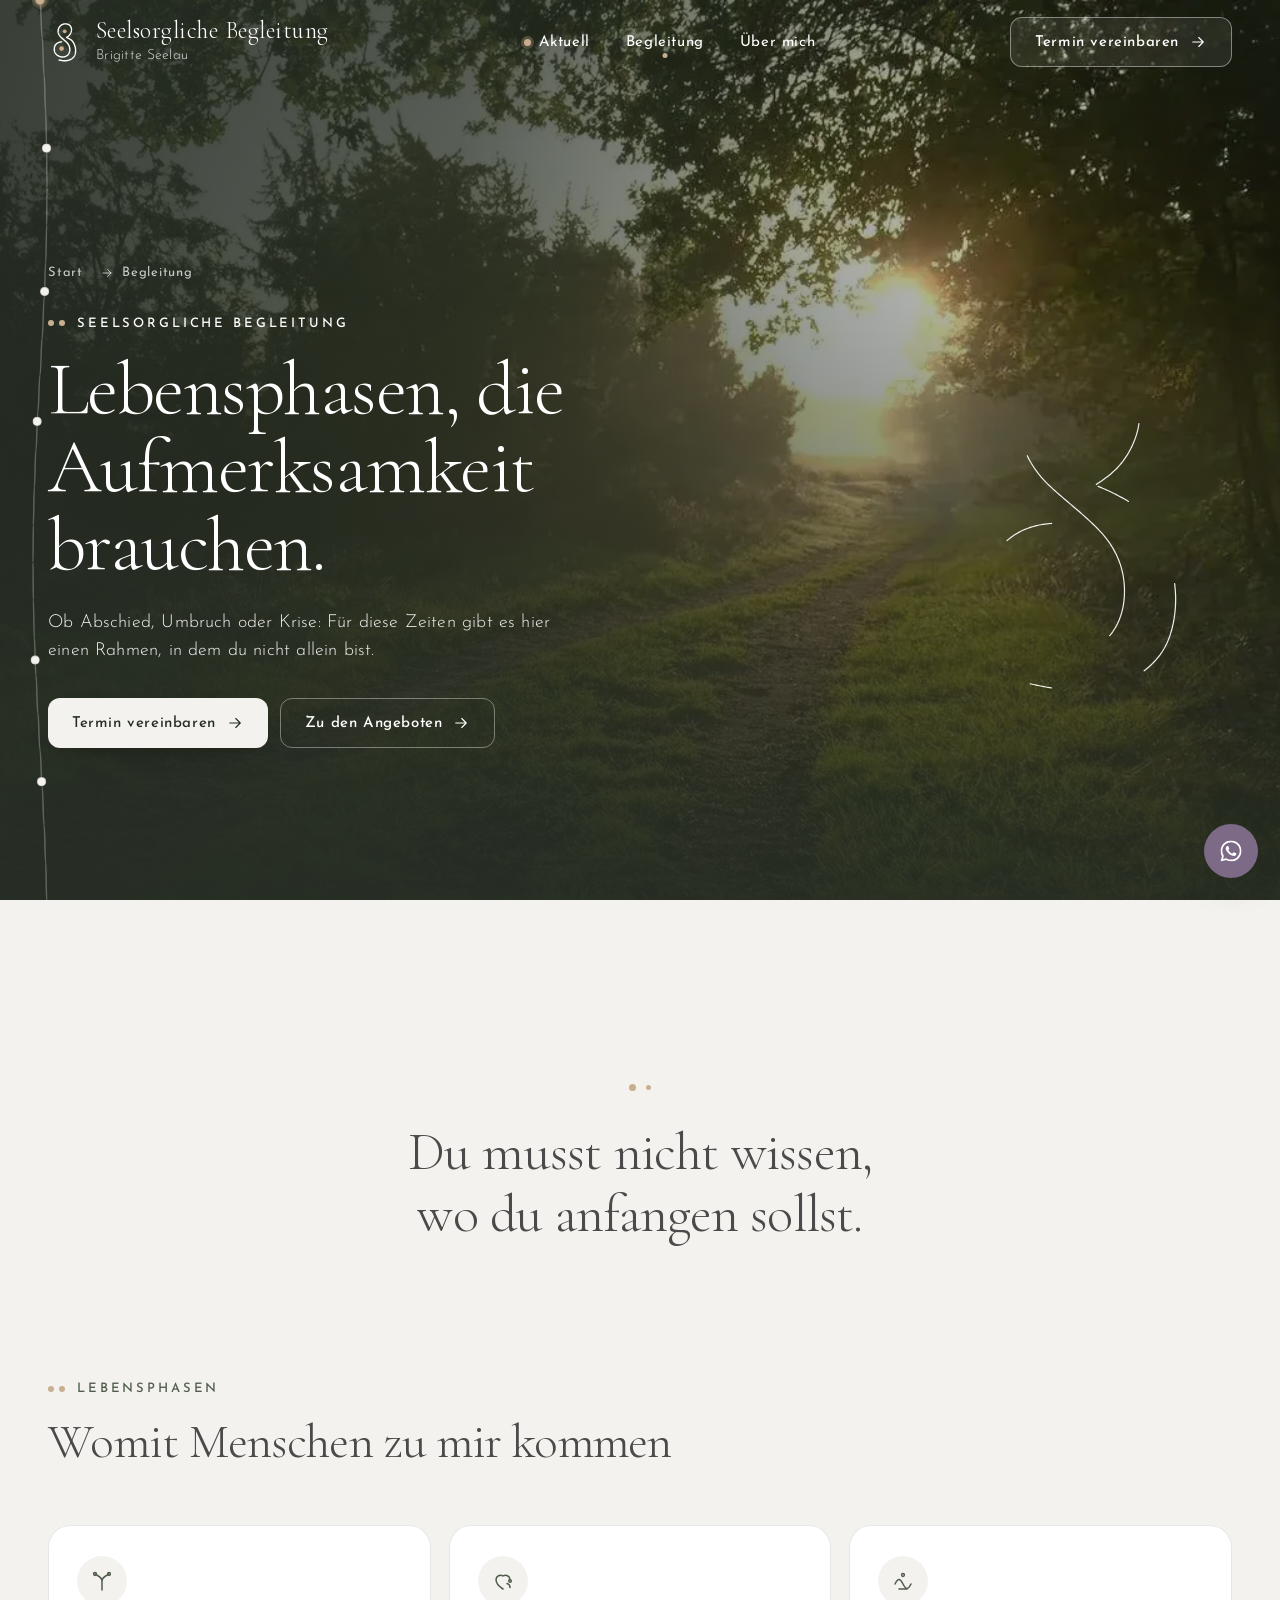
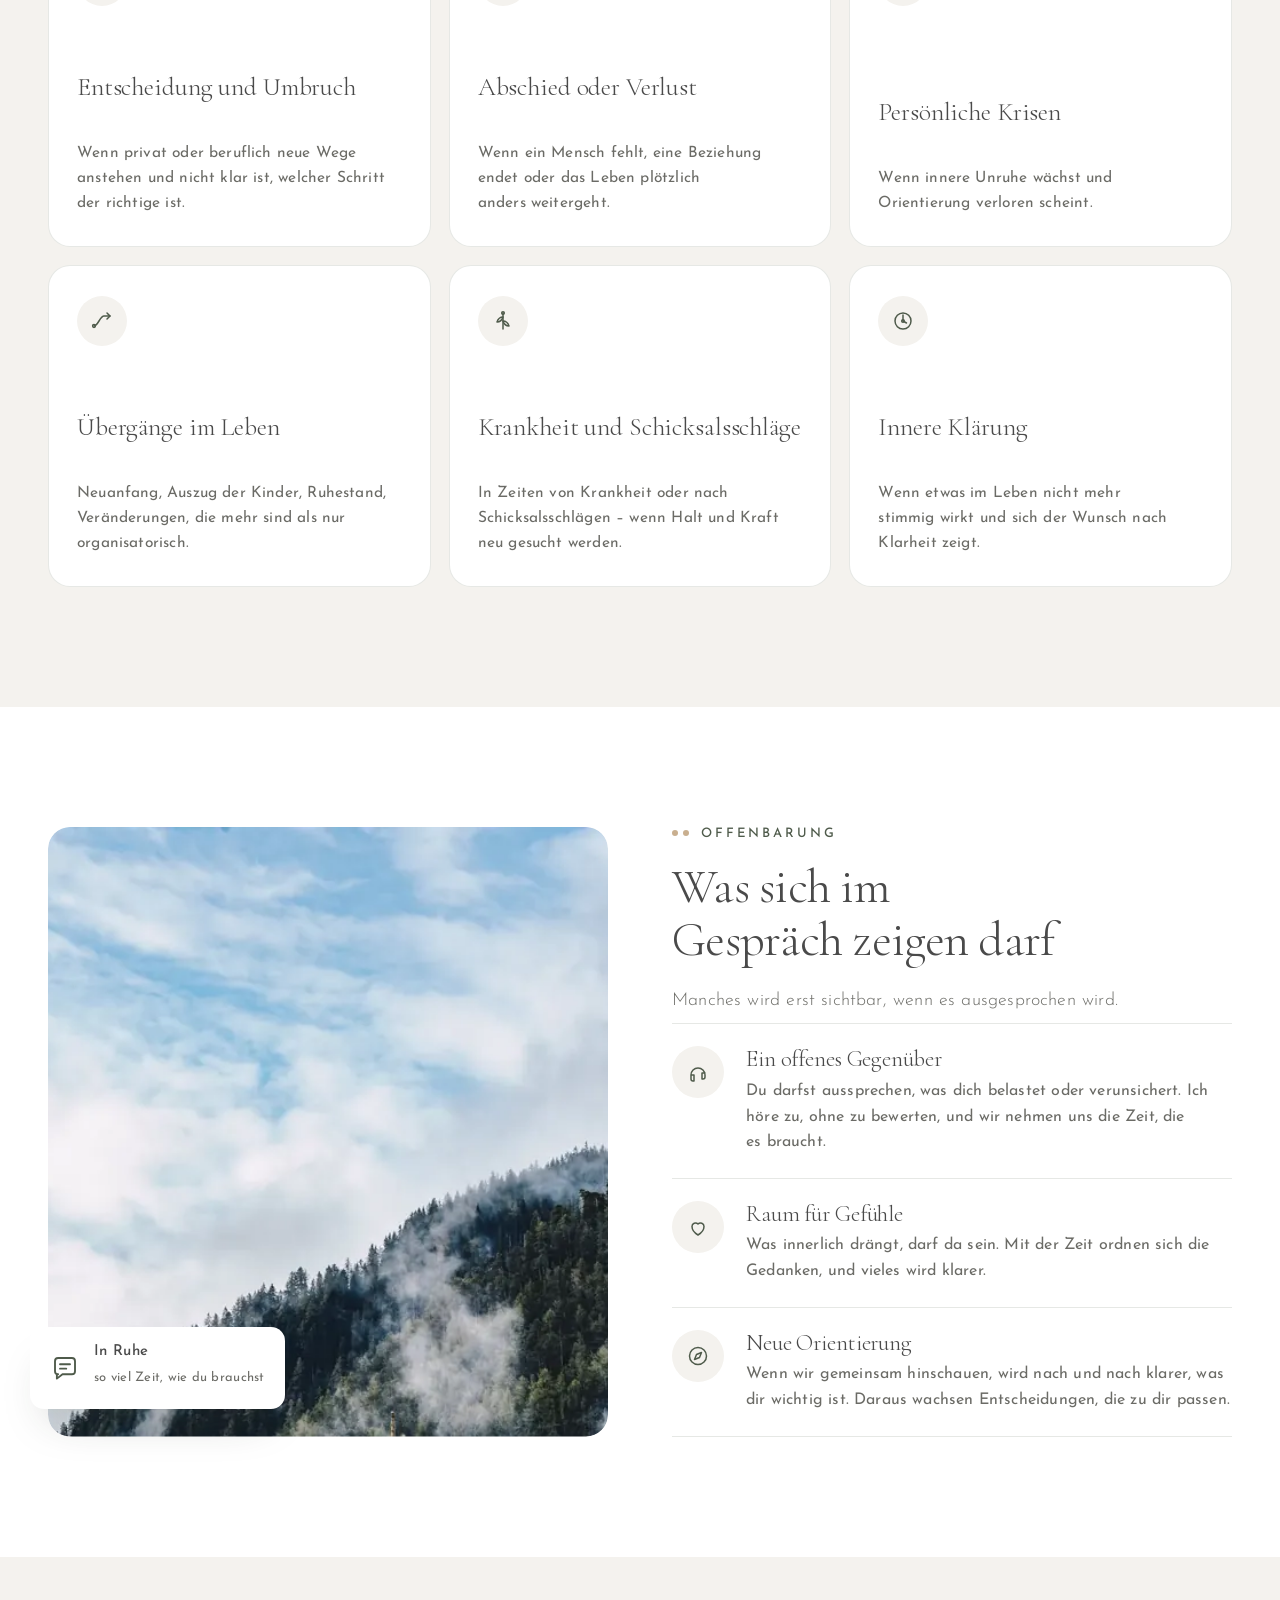
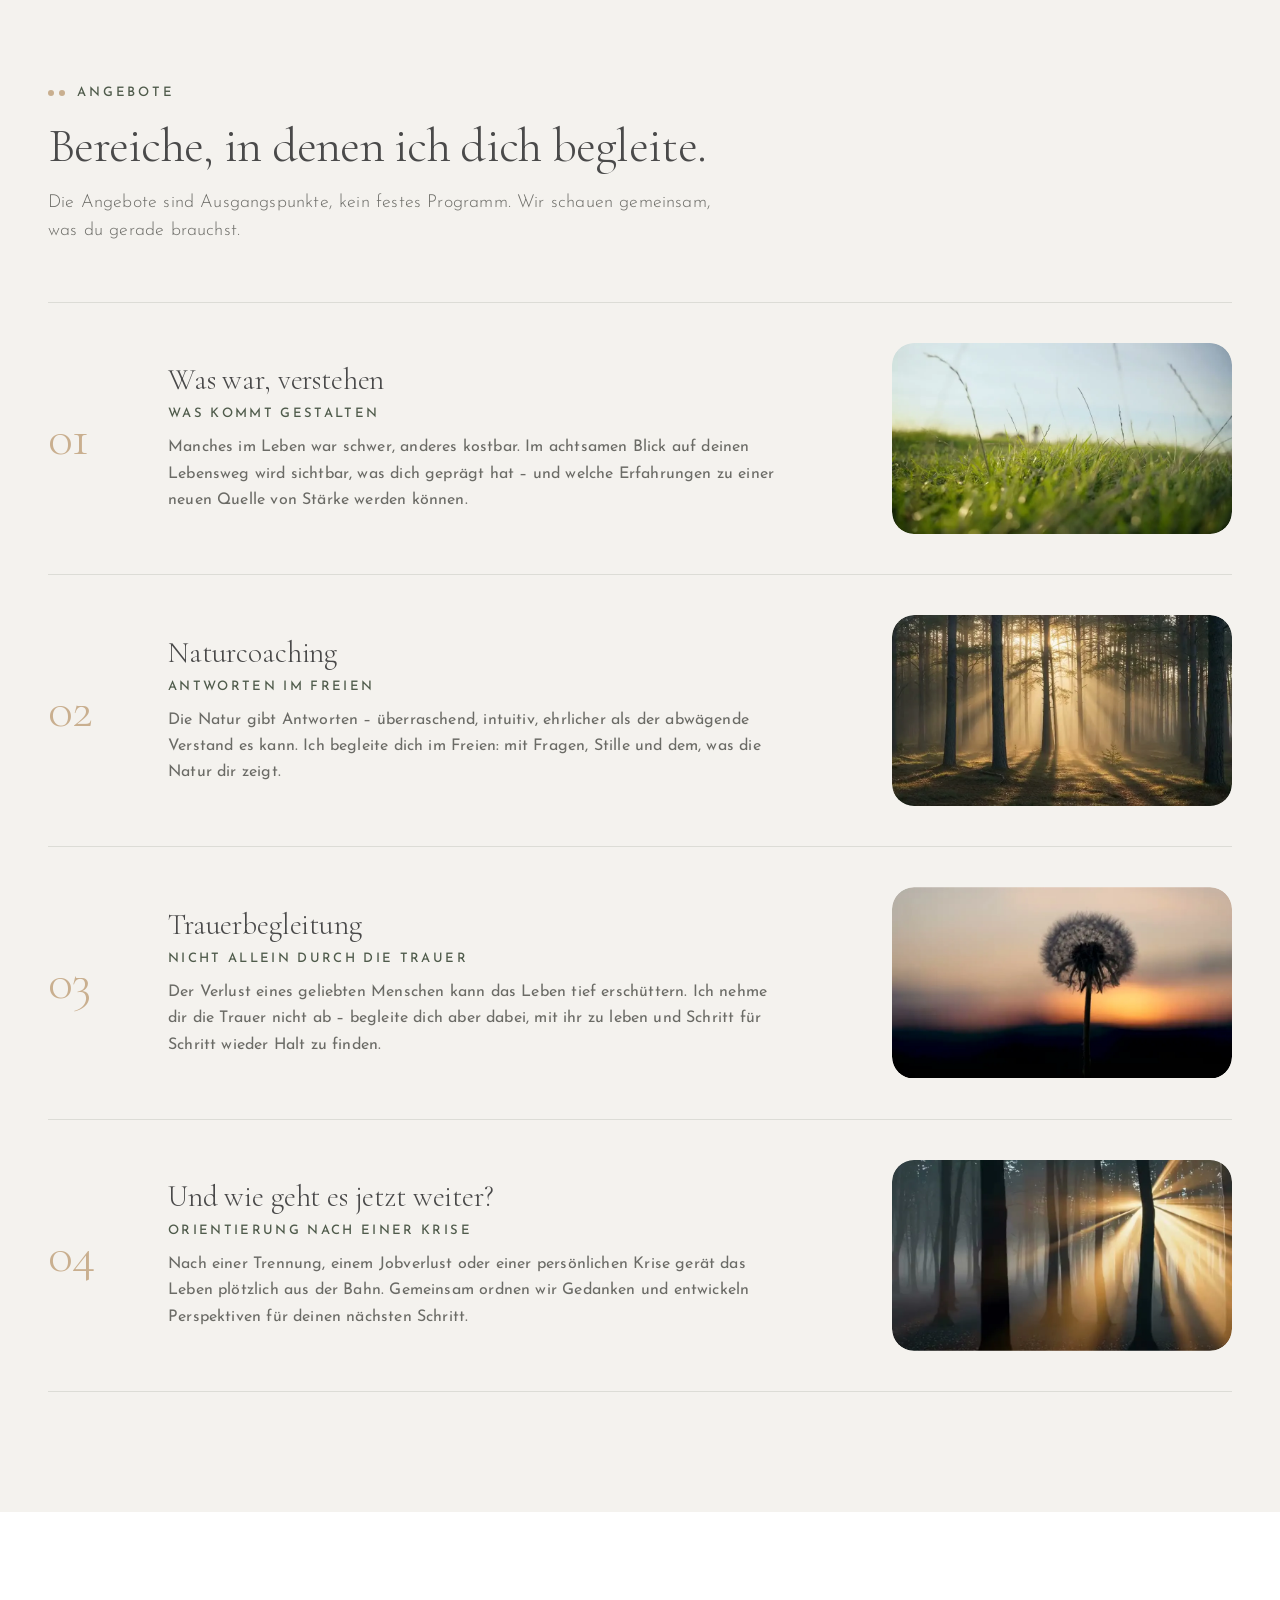
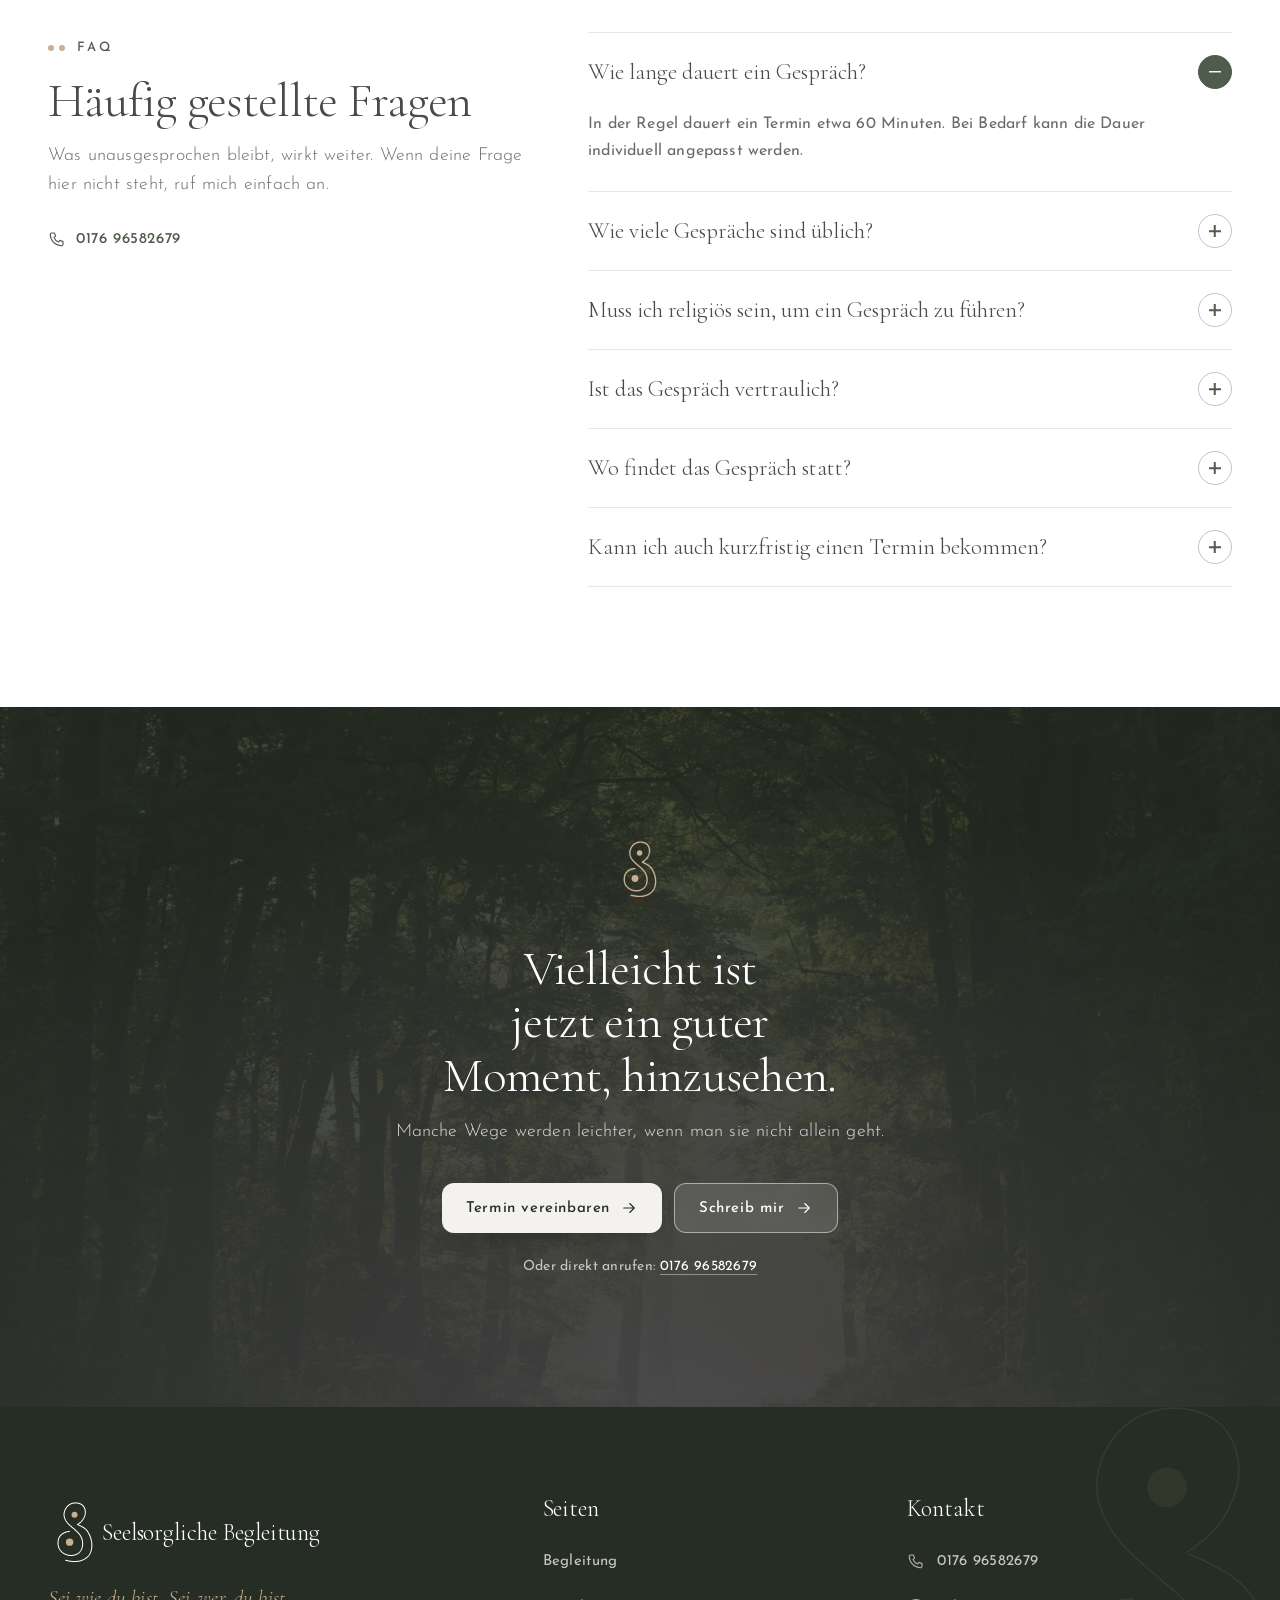
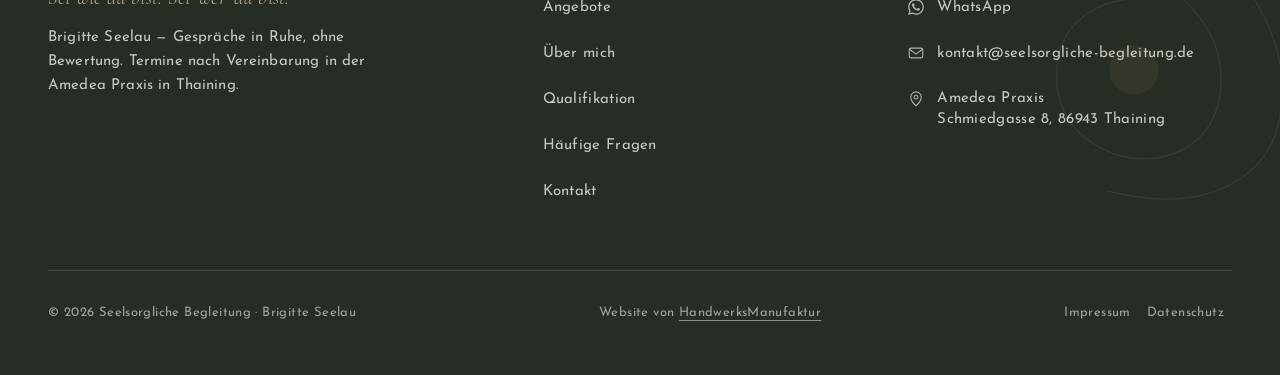
==== commit c3269134: "Hero-Knöpfe am Handy: Reihe mit festem Umbruch statt Spalte (CLS ohne Bruch der Korrektur vom 04.11." ====
--- a/begleitung/index.html
+++ b/begleitung/index.html
@@ -681,8 +681,9 @@
 /* Logo + Name im Fuß führen zur Startseite (Noah, 14.11.2026) */
 .fuss-logo{display:inline-block;color:inherit;text-decoration:none;transition:opacity .3s}
 .fuss-logo:hover,.fuss-logo:focus-visible{opacity:.8}
-/* Hero-Knöpfe am Handy immer untereinander: kein Umbruch, wenn die Schrift nachlädt (CLS /begleitung/, 14.11.2026) */
-@media (max-width:640px){.hero .knoepfe{flex-direction:column;align-items:flex-start}}
+/* Hero-Knöpfe am Handy: Reihe mit Umbruch bleibt (Korrektur 04.11.), der Textlink steht aber fest in der zweiten Zeile —
+   sonst bricht er erst um, wenn Josefin nachlädt, und der Hero springt (CLS 0,207 auf /begleitung/, 14.11.2026) */
+@media (max-width:640px){.hero .knoepfe .btn-hell{flex-basis:100%;justify-content:flex-start}}
 /* Name klein unter der Marke, in der Schrift des Hero-Texts („Wenn das Leben Fragen stellt“), auch am Handy (Noah, 14.11.2026) */
 header .marke b small{display:block;font:300 14px/1.2 var(--sans);letter-spacing:.02em;text-transform:none;margin-top:5px;opacity:.85}
 @media (max-width:640px){header .marke b small{display:block;font-size:13px;margin-top:4px}}
